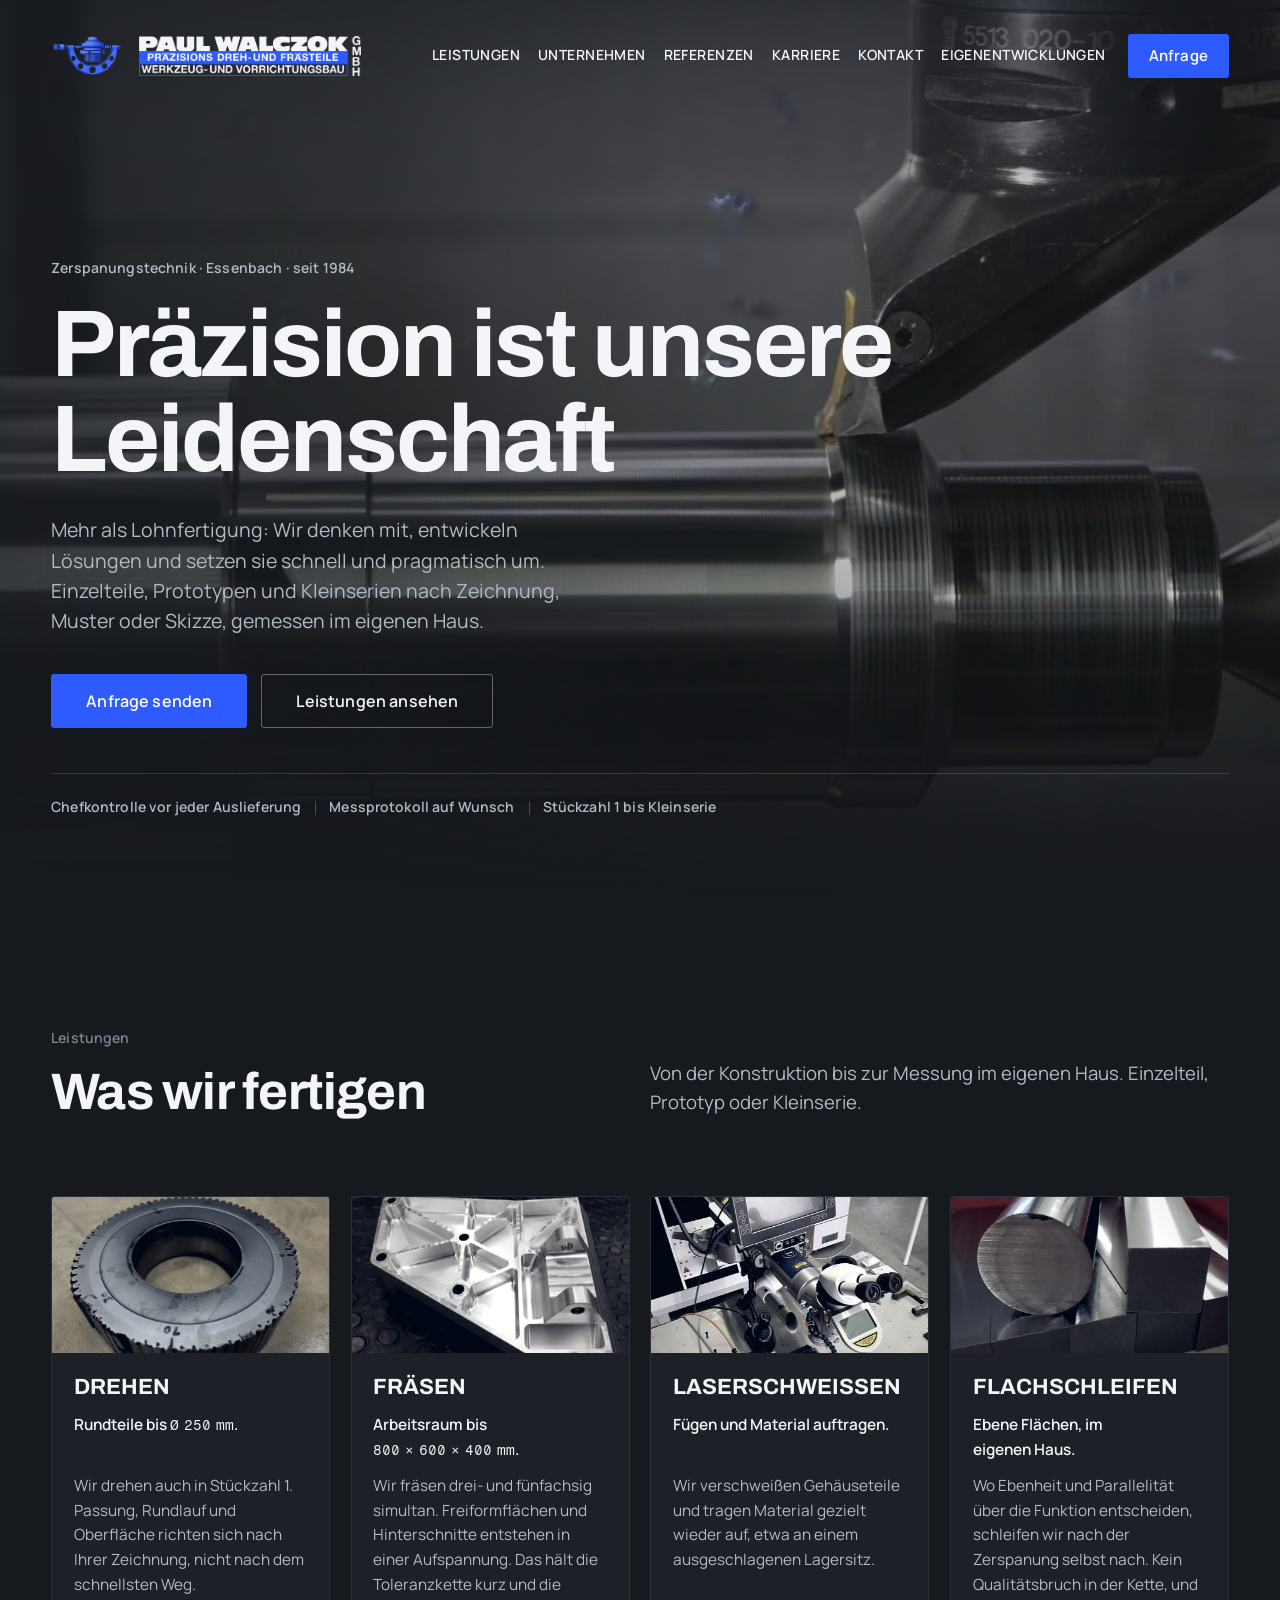
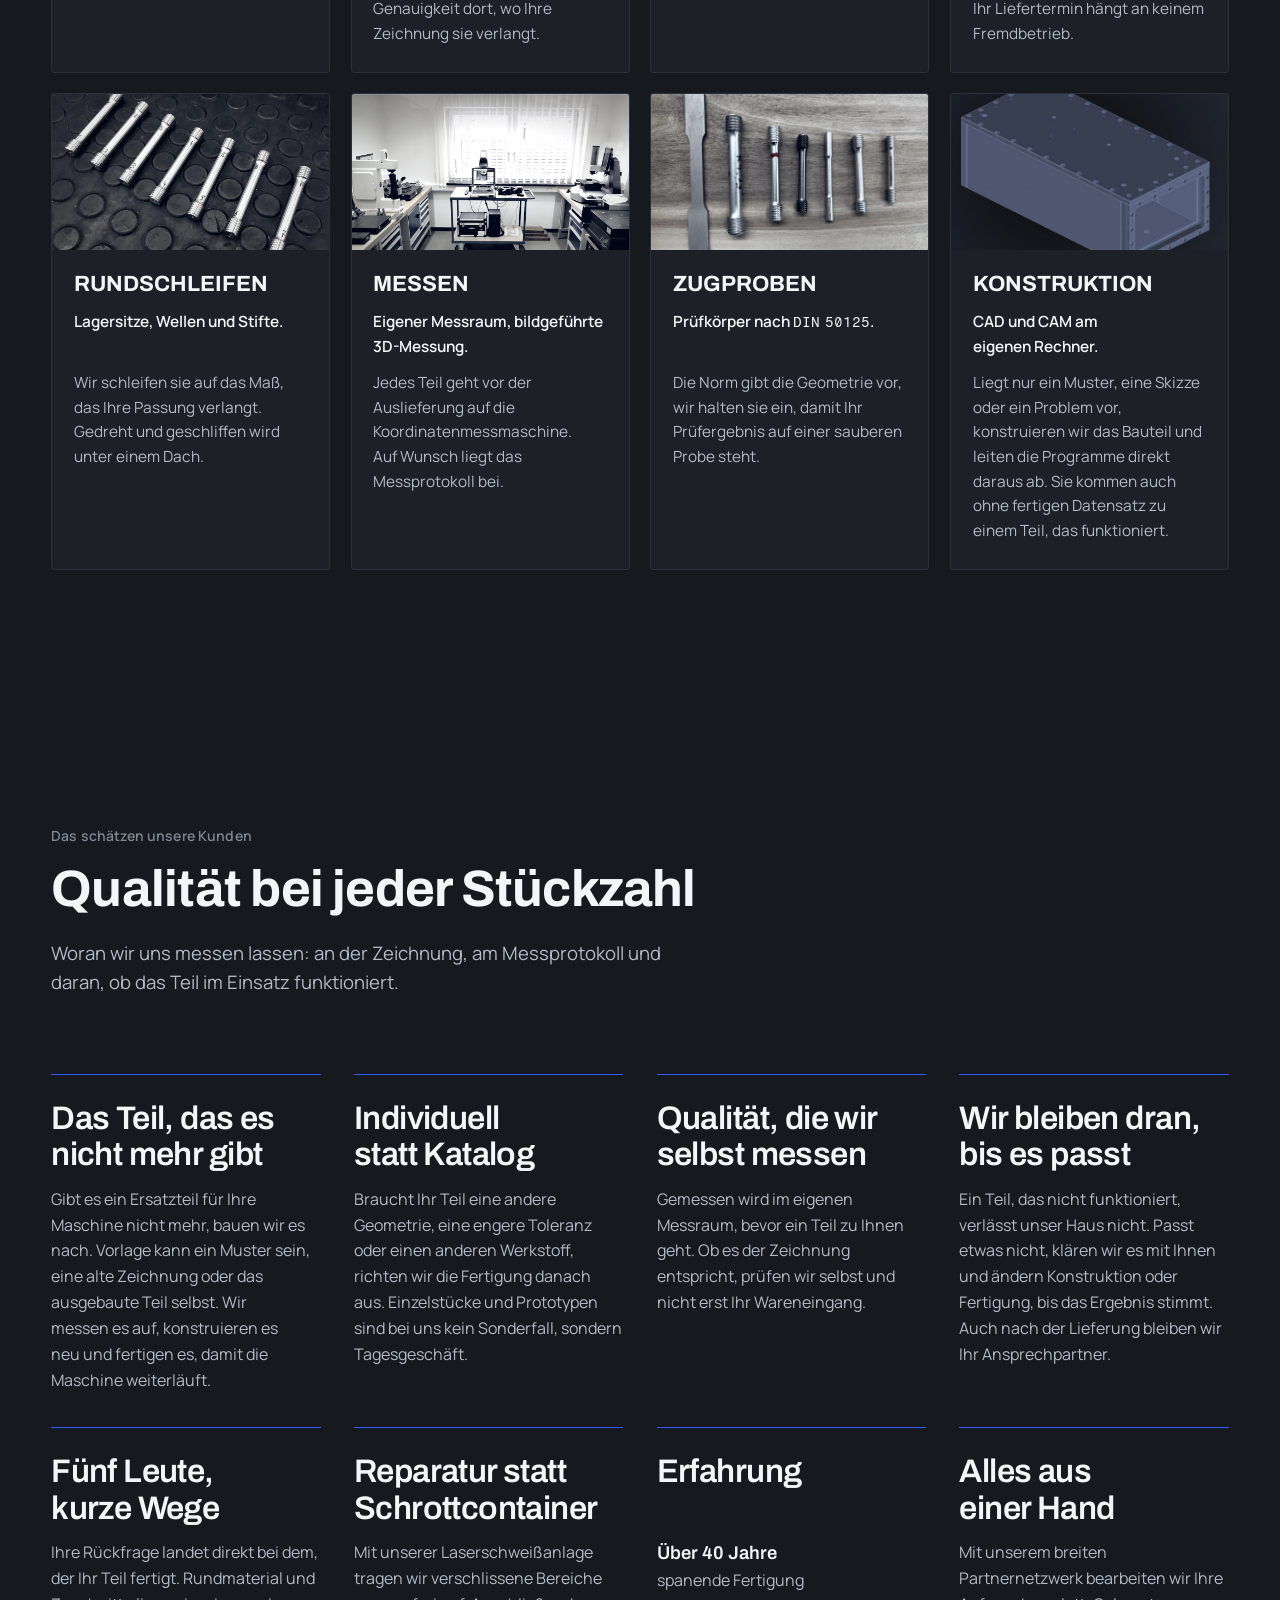
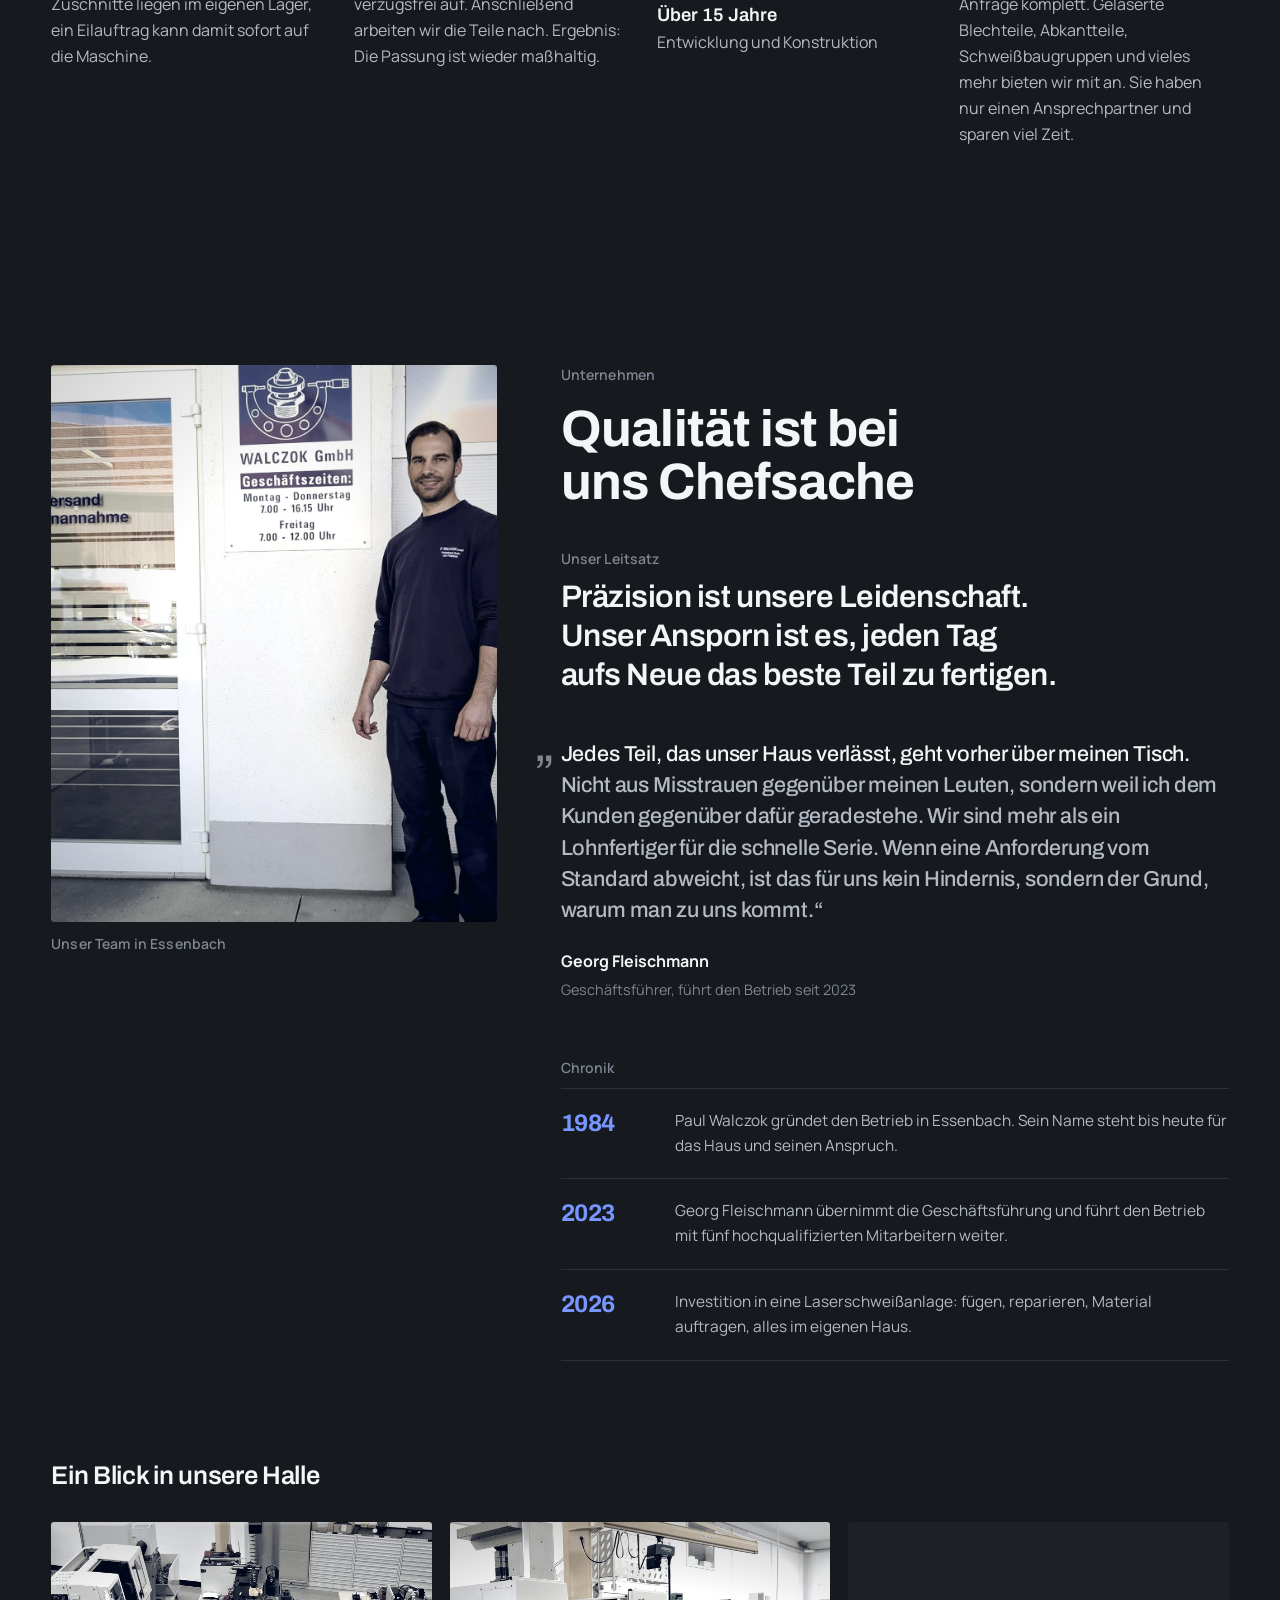
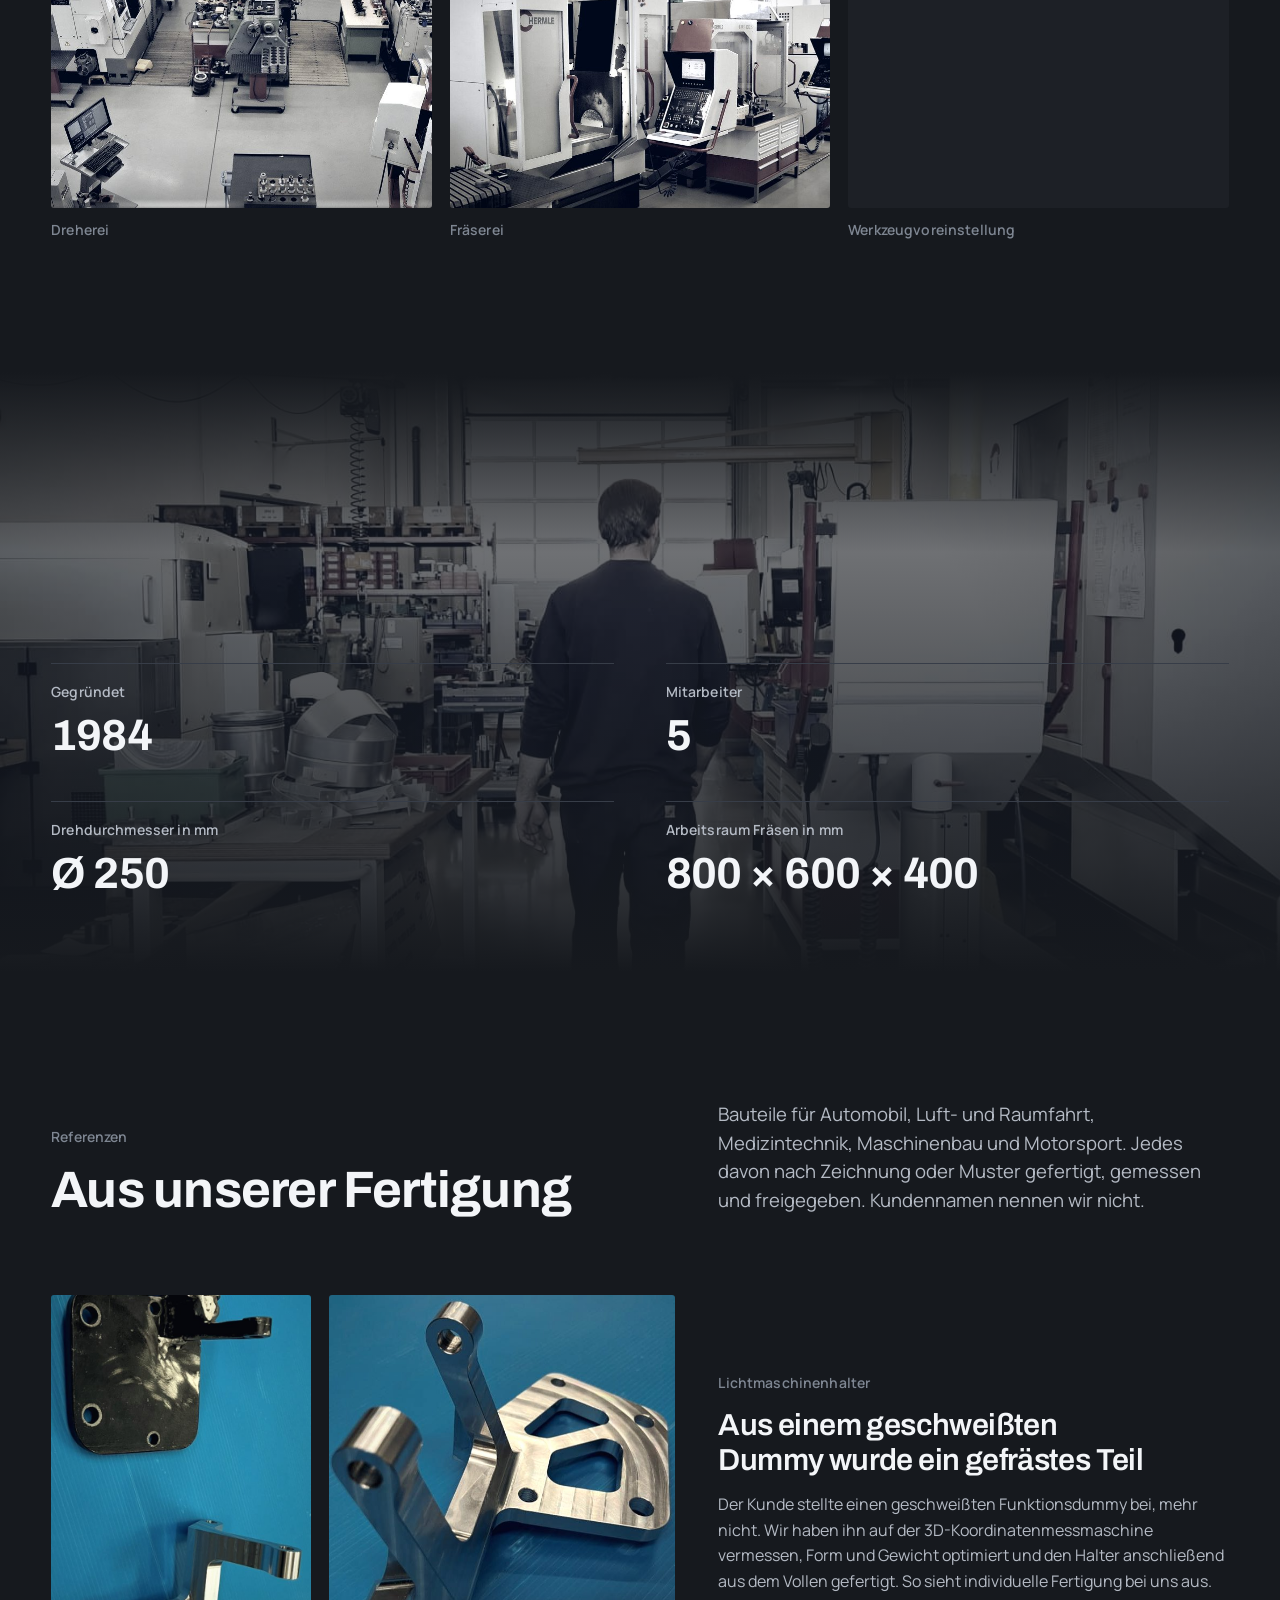
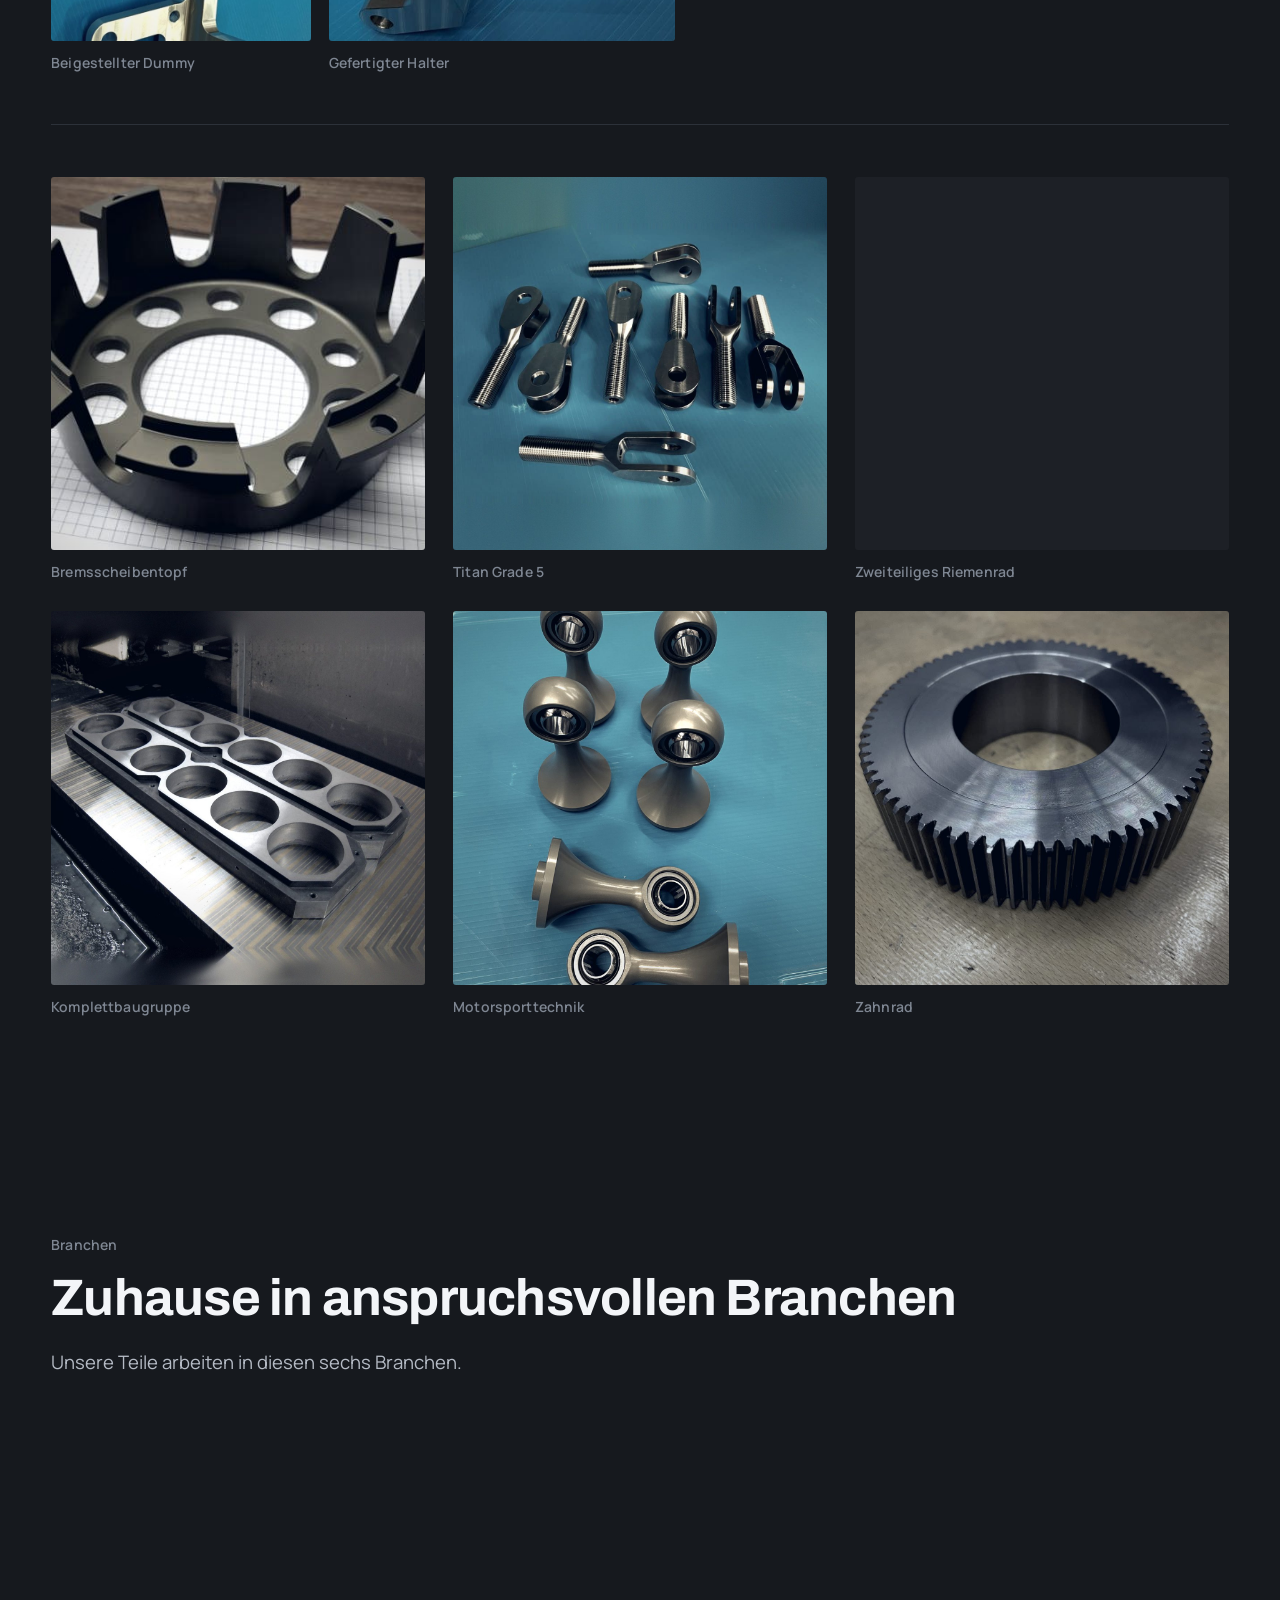
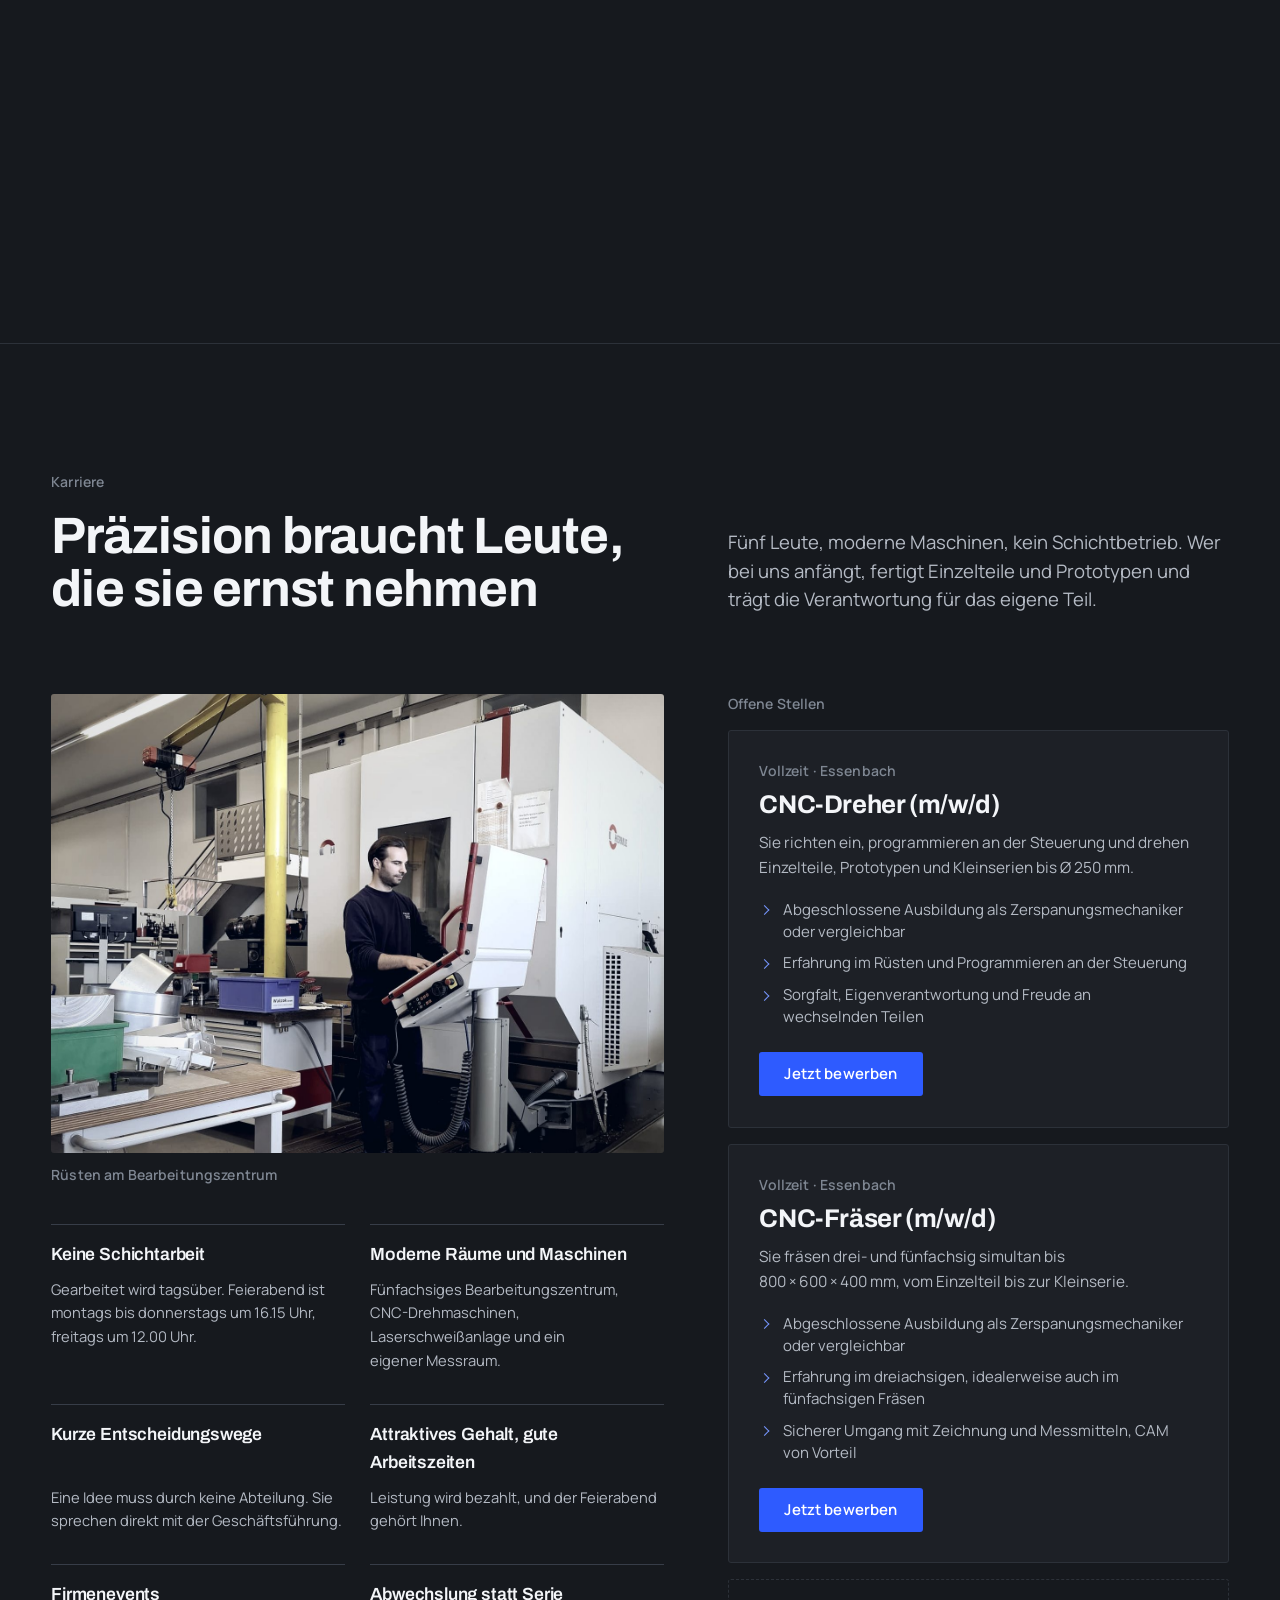
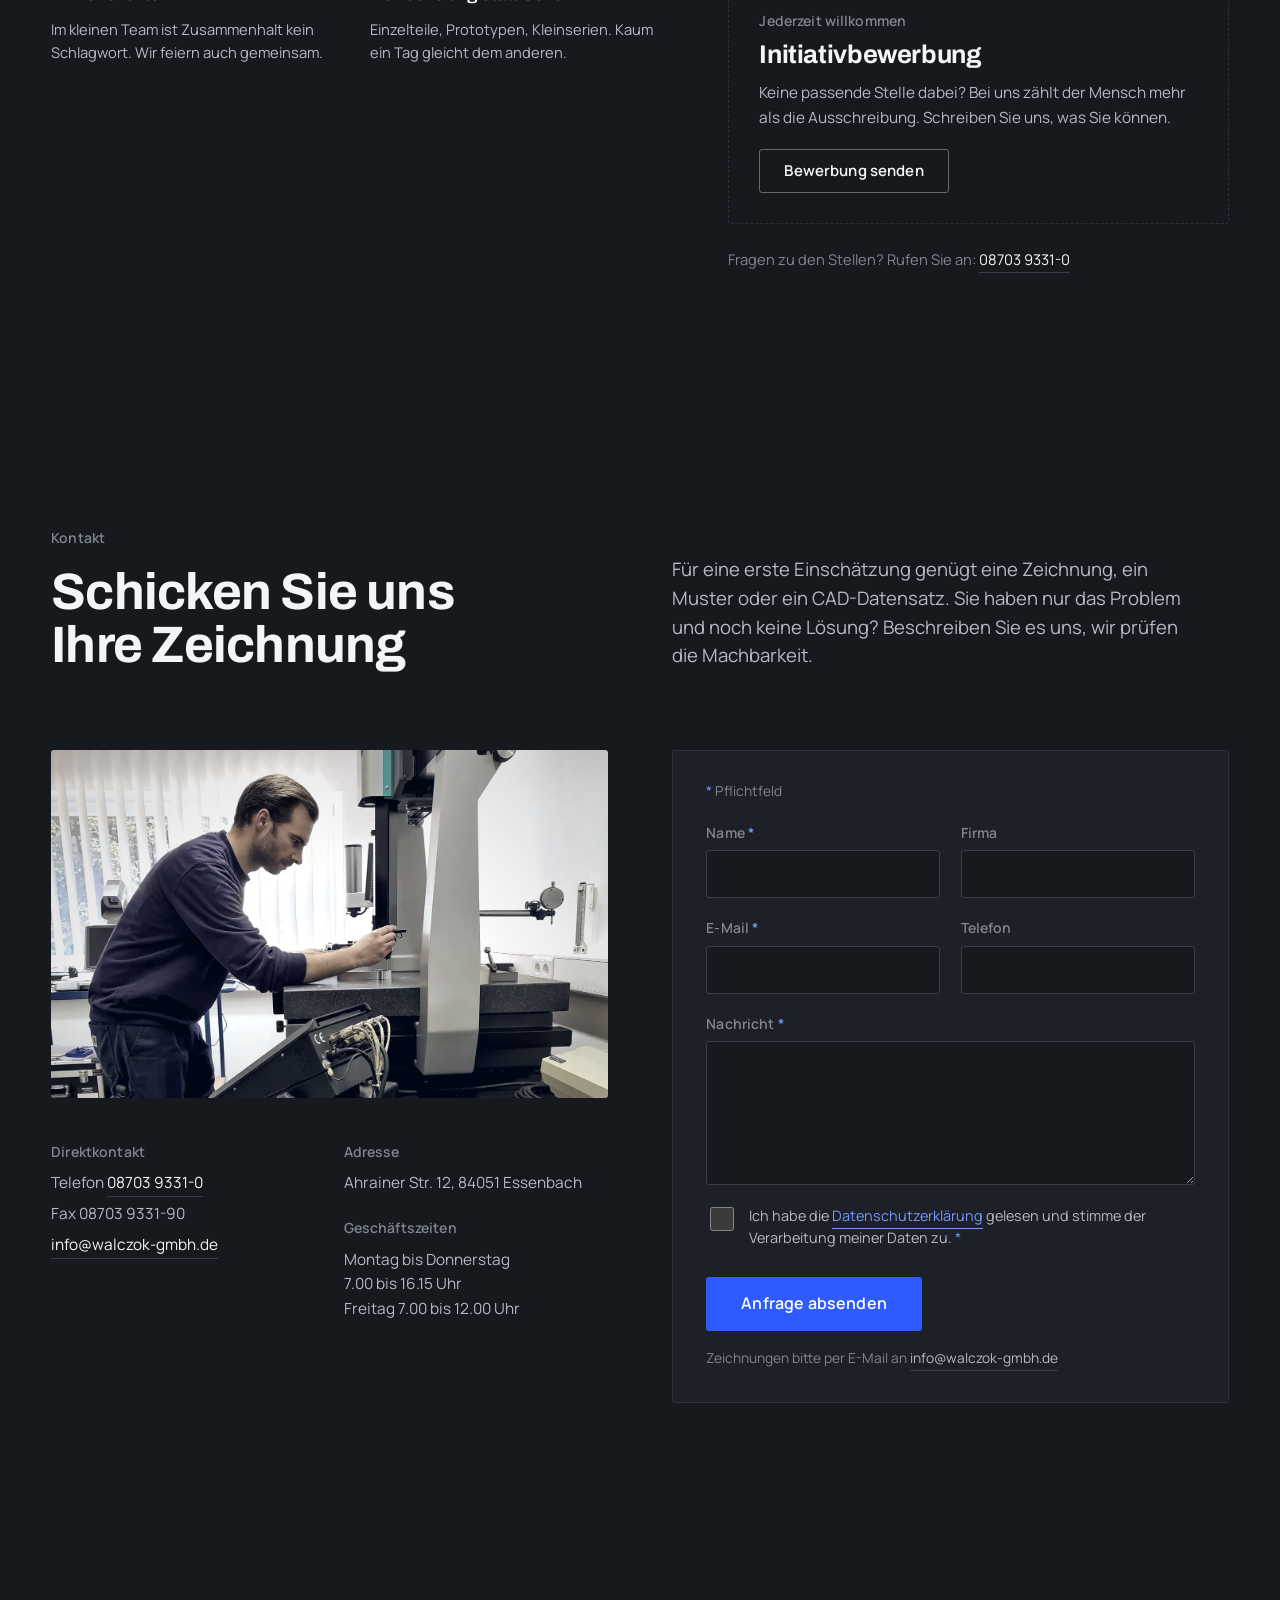
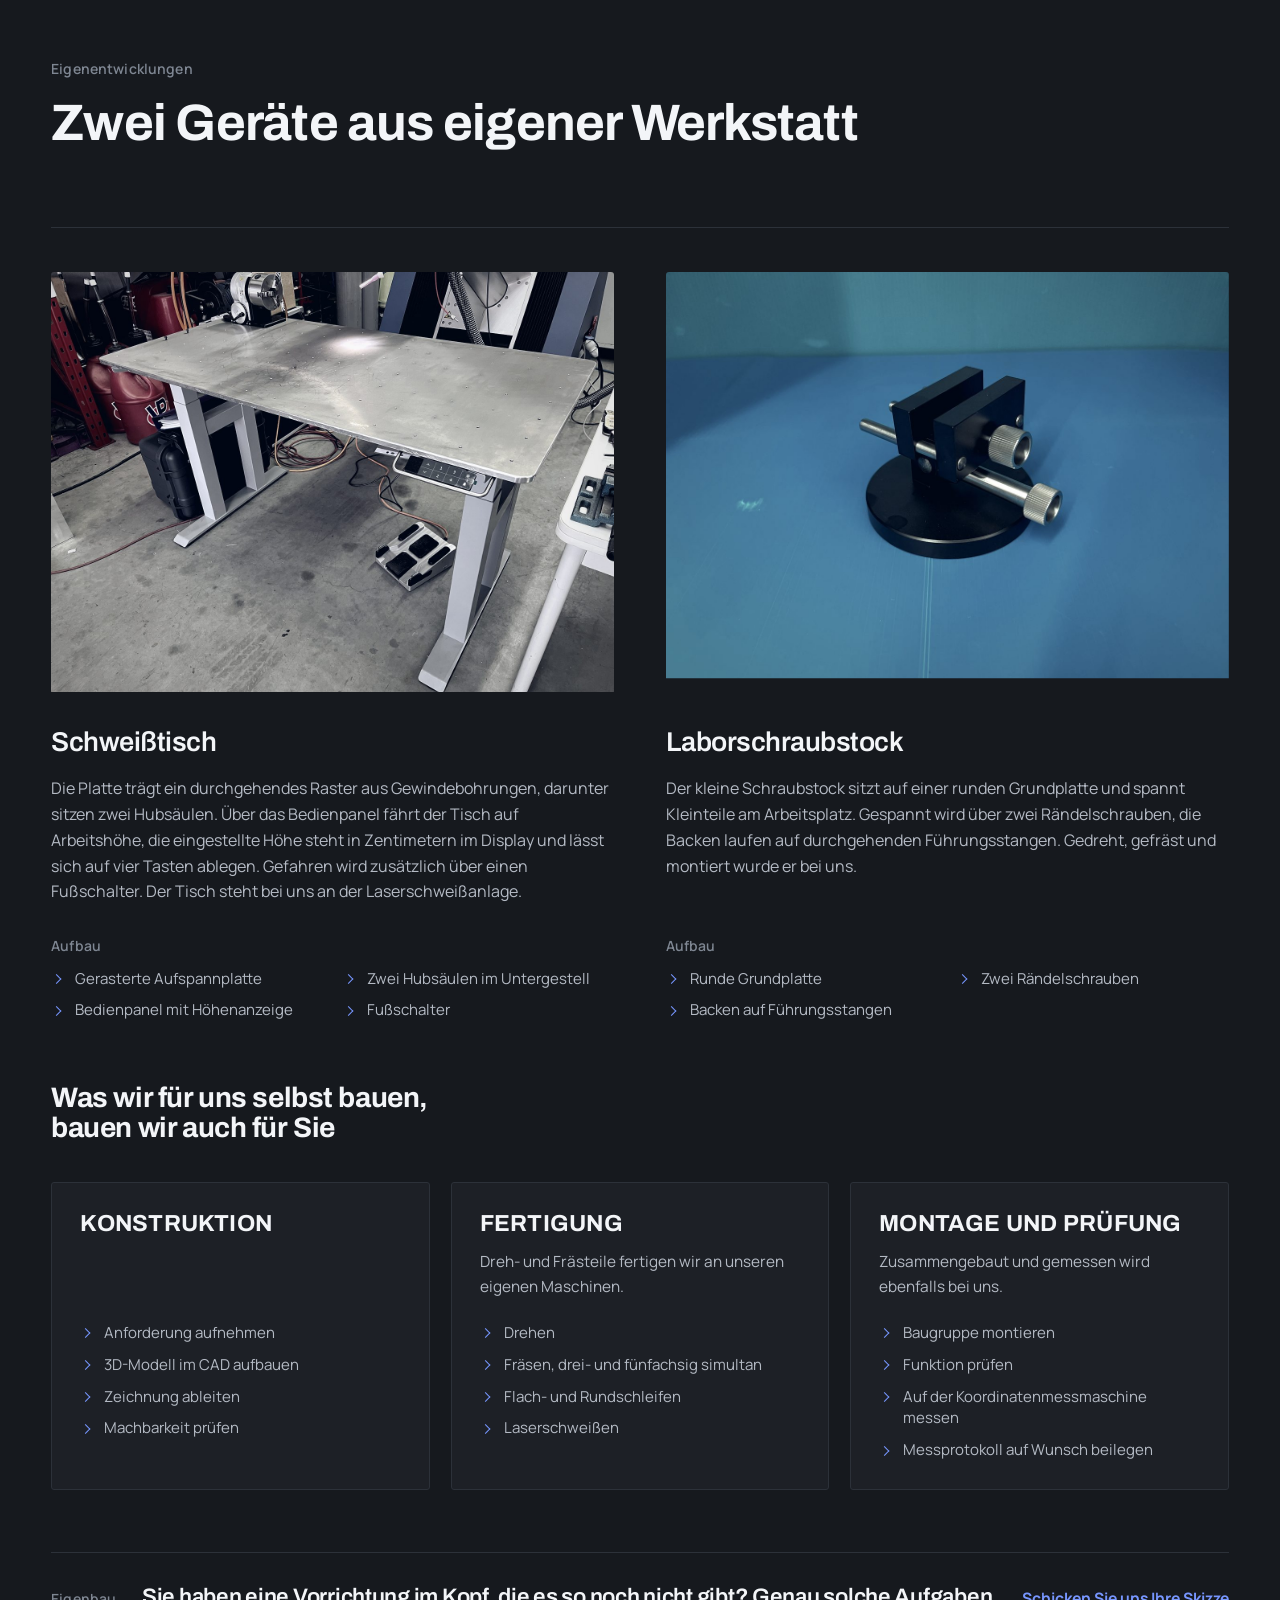
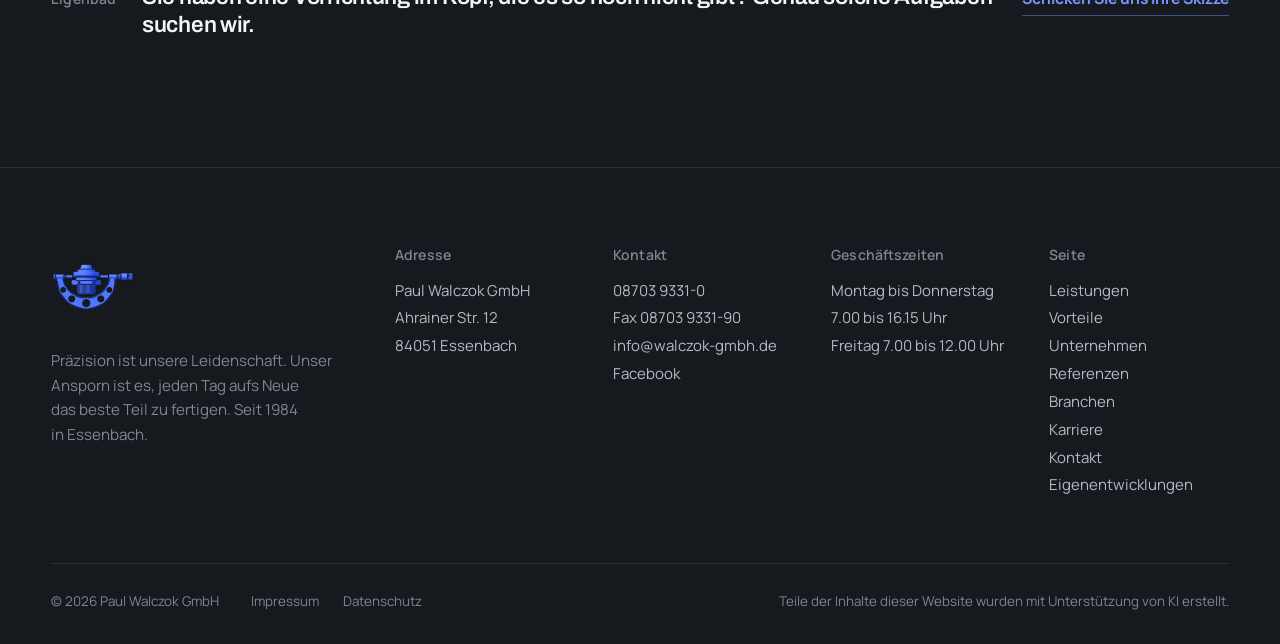
==== index.html @ 0742ca67 "Hintergrund noch einen Ticken heller Grund #111317 -> #16191E, Flaechen #181B20 -> #1D2026, #1E2228 " ====
<!DOCTYPE html>
<html lang="de">
<head>
<meta charset="utf-8">
<!-- Ohne viewport-fit=cover: die Seite bleibt im Querformat aus der
     Kamera-Aussparung heraus, Safe-Area-Abstaende sind damit nicht noetig. -->
<meta name="viewport" content="width=device-width, initial-scale=1">
<title>Paul Walczok GmbH · CNC-Präzisionsteile aus Essenbach bei Landshut</title>
<meta name="description" content="CNC-Drehen, Fräsen, Schleifen, Laserschweißen und Konstruktion aus Essenbach bei Landshut. Einzelteile, Prototypen und Kleinserien, im eigenen Haus gemessen.">
<meta name="theme-color" content="#16191E">
<meta name="robots" content="index,follow">
<link rel="canonical" href="https://www.walczok-gmbh.de/">

<meta property="og:type" content="website">
<meta property="og:locale" content="de_DE">
<meta property="og:site_name" content="Paul Walczok GmbH">
<meta property="og:title" content="Paul Walczok GmbH · Präzision ist unsere Leidenschaft">
<meta property="og:description" content="Präzisionsteile aus Essenbach bei Landshut. Einzelteile, Prototypen und Kleinserien, individuell gefertigt und im eigenen Haus gemessen.">
<meta property="og:url" content="https://www.walczok-gmbh.de/">
<meta property="og:image" content="https://www.walczok-gmbh.de/assets/img/hero-poster.jpg">
<meta property="og:image:width" content="1920">
<meta property="og:image:height" content="1080">
<meta name="twitter:card" content="summary_large_image">

<link rel="icon" type="image/png" sizes="32x32" href="assets/img/favicon-32.png">
<link rel="icon" type="image/png" sizes="64x64" href="assets/img/favicon-64.png">
<link rel="apple-touch-icon" href="assets/img/favicon-180.png">

<!-- Archivo (Display) · Manrope (Fliesstext) · Fragment Mono (nur Masse und Normen) — lokal, kein Google-Aufruf -->
<link rel="preload" as="font" type="font/woff2" href="fonts/k3kQo8UDI-1M0wlSfdnoLg.woff2" crossorigin>
<link rel="preload" as="font" type="font/woff2" href="fonts/xn7gYHE41ni1AdIRggexSg.woff2" crossorigin>
<link rel="stylesheet" href="fonts/fonts.css?v=20261009">
<link rel="preload" as="image" href="assets/img/hero-poster.jpg" fetchpriority="high">
<link rel="stylesheet" href="css/styles.css?v=20261009">

<!-- Die versteckten Startzustaende haengen an `.gsap`; die Klasse wird erst gesetzt,
     wenn der GSAP-Stack nachweislich geladen ist. Faellt eine Vendor-Datei aus,
     bleibt die Seite vollstaendig sichtbar. Zusaetzlich: 2-Sekunden-Sicherheitsnetz. -->
<script>
(function (d) {
  var r = d.documentElement;
  r.classList.add('js');
  setTimeout(function () {
    if (!r.classList.contains('anim-ready')) r.classList.add('no-anim');
  }, 2000);
}(document));
</script>

<script type="application/ld+json">
{
  "@context": "https://schema.org",
  "@type": "LocalBusiness",
  "@id": "https://www.walczok-gmbh.de/#business",
  "name": "Paul Walczok GmbH",
  "description": "Zerspanungstechnik für Einzelteile, Prototypen und Kleinserien. Wir drehen, fräsen, laserschweißen, schleifen rund und flach, fertigen Zugproben nach DIN 50125 und konstruieren im eigenen Haus.",
  "url": "https://www.walczok-gmbh.de/",
  "image": "https://www.walczok-gmbh.de/assets/img/hero-poster.jpg",
  "logo": "https://www.walczok-gmbh.de/assets/img/logo-full.png",
  "telephone": "+49 8703 9331-0",
  "faxNumber": "+49 8703 9331-90",
  "email": "info@walczok-gmbh.de",
  "foundingDate": "1984",
  "founder": { "@type": "Person", "name": "Paul Walczok" },
  "employee": { "@type": "Person", "name": "Georg Fleischmann", "jobTitle": "Geschäftsführer" },
  "numberOfEmployees": { "@type": "QuantitativeValue", "value": 5 },
  "address": {
    "@type": "PostalAddress",
    "streetAddress": "Ahrainer Str. 12",
    "postalCode": "84051",
    "addressLocality": "Essenbach",
    "addressRegion": "Bayern",
    "addressCountry": "DE"
  },
  "areaServed": "DE",
  "sameAs": ["https://www.facebook.com/paulwalczokgmbh"],
  "openingHoursSpecification": [
    { "@type": "OpeningHoursSpecification", "dayOfWeek": ["Monday","Tuesday","Wednesday","Thursday"], "opens": "07:00", "closes": "16:15" },
    { "@type": "OpeningHoursSpecification", "dayOfWeek": "Friday", "opens": "07:00", "closes": "12:00" }
  ]
}
</script>
</head>

<body id="top">
<a class="skip" href="#main">Zum Inhalt springen</a>

<!-- ═══════════════════════ KOPFZEILE ═══════════════════════ -->
<header class="hdr" id="hdr">
  <div class="hdr__in">

    <div class="brand">
      <a class="brand__link" href="#top" aria-label="Paul Walczok GmbH, zum Seitenanfang">
        <!-- Die Bildmarke als echtes 3D-Bauteil, gerendert aus der Kundendatei
             Unterlagen Kunden/3d-logo.STEP (SolidWorks 2026). 120 Lagen einer
             vollen Umdrehung um die senkrechte Achse (Drehteller wie in der
             SOLIDWORKS-Aufnahme des Kunden, kein Kippen) liegen als 11 x 11
             Raster in einer einzigen WebP-Datei; beim Scrollen wechselt nur
             die background-position. Ein Video waere hier falsch: es liesse sich
             nicht sauber endlos schliessen und muesste auf jeder Seite
             mitgeladen werden.

             Lage 0 ist exakt die Frontansicht des Originals. Bleibt das Rad
             stehen, rastet js/main.js dorthin zurueck — in Ruhe zeigt die
             Marke also unveraendert die Kundendatei.

             Ohne JavaScript oder bei reduzierter Bewegung bleibt Lage 0
             stehen; die Marke ist dann ein normales Standbild. -->
        <span class="mark" id="mark" aria-hidden="true"></span>
        <!-- Rechts neben der Marke der Original-Schriftzug aus der CI des Kunden
             (Hinweise Homepage, 29.09.2026: "genau so, das gehoert zu unserer CI").
             Ausgeschnitten aus assets/img/logo-full.png, Farben unveraendert. Er
             steht mit im Link, damit auch ein Tipp auf den Namen nach oben fuehrt.
             Der Link traegt den Namen im aria-label, das Bild ist deshalb alt="". -->
        <img class="brand__wm" src="assets/img/logo-wordmark-dunkel.webp" width="1047" height="189"
             alt="" aria-hidden="true" decoding="async">
      </a>
    </div>

    <!-- Der Burger steht im HTML vor dem Menue: nach dem Oeffnen fuehrt Tab
         direkt in die Eintraege. Rechts haelt ihn das CSS (order). -->
    <button class="burger" id="burger" type="button" aria-expanded="false" aria-controls="nav">
      <span class="burger__bars" aria-hidden="true"><i></i><i></i></span>
      <span class="sr">Menü</span>
    </button>

    <nav class="nav" id="nav" aria-label="Hauptnavigation">
      <!-- Sechs Eintraege plus Knopf, Reihenfolge laut Kunde. Vorteile und
           Branchen sind ueber die Fusszeile erreichbar. -->
      <a href="#leistungen">Leistungen</a>
      <a href="#unternehmen">Unternehmen</a>
      <a href="#referenzen">Referenzen</a>
      <a href="#karriere">Karriere</a>
      <a href="#kontakt">Kontakt</a>
      <a href="#eigenentwicklungen">Eigenentwicklungen</a>
      <a class="btn btn--solid nav__cta" href="#kontakt">Anfrage</a>
    </nav>

  </div>
</header>

<main id="main">

<!-- ═══════════════════════ 1 · HERO ═══════════════════════ -->
<section class="hero" aria-labelledby="heroH1">
  <div class="hero__media" aria-hidden="true">
    <video id="heroVideo" poster="assets/img/hero-poster.jpg" autoplay muted loop playsinline preload="metadata">
      <source src="assets/video/hero-mobile.mp4" type="video/mp4" media="(max-width: 700px)">
      <source src="assets/video/hero.mp4" type="video/mp4">
    </video>
  </div>
  <div class="hero__veil" aria-hidden="true"></div>

  <div class="wrap hero__in">
    <!-- Geschuetztes Leerzeichen: sonst bricht der Kicker auf dem Handy zwischen
         "seit" und der Jahreszahl um. -->
    <p class="kicker hero__kicker">Zerspanungstechnik · Essenbach · seit&nbsp;1984</p>
    <!-- Leerzeichen vor dem Umbruch: SplitText bildet das aria-label aus dem
         Text, ohne Leerzeichen hiess es "unsereLeidenschaft". -->
    <h1 class="hero__h1" id="heroH1">Präzision ist unsere <br>Leidenschaft</h1>
    <!-- Kundenwunsch 29.09.2026: "Kein Lohnfertiger" stimmt so nicht, der
         Betrieb IST Lohnfertiger, aber mit Vorzuegen. Deshalb die Kombination
         aus seinem eigenen Satz ("Mehr als Lohnfertigung ...") und dem
         bisherigen zweiten Satz. -->
    <p class="hero__sub">Mehr als Lohnfertigung: Wir denken mit, entwickeln Lösungen und setzen sie schnell und pragmatisch um. Einzelteile, Prototypen und Kleinserien nach Zeichnung, Muster oder Skizze, gemessen im eigenen Haus.</p>
    <p class="hero__act">
      <a class="btn btn--solid btn--lg" href="#kontakt">Anfrage senden</a>
      <a class="btn btn--ghost btn--lg" href="#leistungen">Leistungen ansehen</a>
    </p>
    <!-- Drei Belege statt Behauptungen. Alles davon ist im Faktenbestand belegt. -->
    <ul class="hero__proof" aria-label="Das zeichnet uns aus">
      <li>Chefkontrolle vor jeder Auslieferung</li>
      <li>Messprotokoll auf Wunsch</li>
      <li>Stückzahl 1 bis Kleinserie</li>
    </ul>
  </div>
</section>

<!-- Das Laufband mit den Verfahren ist entfallen (Optik-Check 29.09.2026): es
     wiederholte die Leistungskarten direkt darunter und zog den Blick vom
     Anfrage-Knopf weg. -->

<!-- ═══════════════════════ 2 · LEISTUNGEN ═══════════════════════
     Kartendarstellung nach der teccad-Prozessseite: gleich hohe Karten, grosse
     versale Ueberschrift, darunter Einleitungssatz und Absatz. Acht Karten in
     vier Spalten. Oben das Foto mit harter Unterkante, der Titel steht darunter
     im Kartengrund, nicht mehr auf einem Verlauf (Optik-Check 29.09.2026).
     Die fruehere blaue Akzentkarte (Laserschweissen, "Neu 2026") ist auf
     Kundenwunsch entfallen. -->
<section class="sec sec--svc" id="leistungen" aria-labelledby="svcH">
  <div class="wrap">

    <div class="head head--split rv">
      <p class="kicker">Leistungen</p>
      <h2 class="h2" id="svcH">Was wir fertigen</h2>
      <!-- "Kein Zulieferer in der Kette" stand hier. Seit dem Vorteil "Alles aus
           einer Hand" (Partnernetzwerk fuer Blechteile, Abkantteile u. a.) waere
           das ein Widerspruch. Der Satz bleibt bei dem, was im Haus passiert. -->
      <p class="lead">Von der Konstruktion bis zur Messung im eigenen Haus. Einzelteil, Prototyp oder Kleinserie.</p>
      <!-- Saegen, Gleitschleifen und Strahlen standen hier frueher mit Massangabe.
           Beides ist im freigegebenen Faktenbestand nicht belegt und deshalb raus.
           Angaben vom Kunden nachfordern. -->
    </div>

    <ul class="svc">

      <li class="svc__i rv">
        <div class="svc__top">
          <!-- style="pos": Ausschnitt im 16:9-Rahmen, so dass das Werkstueck
               moeglichst ganz zu sehen ist (Ring oben vollstaendig) -->
          <img src="assets/img/leistung-drehen.jpg" width="1440" height="1080" loading="lazy" decoding="async" style="--pos: 50% 25%"
               alt="CNC-Drehmaschine bei der Bearbeitung eines Rundteils">
        </div>
        <div class="svc__body">
          <h3 class="svc__h">Drehen</h3>
          <!-- Die frueher genannte Drehlaenge von 800 mm steht nicht im freigegebenen
               Faktenbestand und ist deshalb raus. Angaben vom Kunden nachfordern. -->
          <p class="svc__intro">Rundteile bis <span class="nb mass">Ø 250 mm</span>.</p>
          <!-- Fruehere Fassung nannte "CNC und konventionell" und den Maschinenstart am
               selben Tag. Beides steht nicht im freigegebenen Faktenbestand.
               Angaben vom Kunden nachfordern. -->
          <!-- Das Mass steht schon in der Zeile darueber, das eigene Lager bei den
               Vorteilen ("Fuenf Leute, kurze Wege"). Hier nur, was das Drehen ausmacht. -->
          <p>Wir drehen auch in Stückzahl 1. Passung, Rundlauf und Oberfläche richten sich nach Ihrer Zeichnung, nicht nach dem schnellsten Weg.</p>
        </div>
      </li>

      <li class="svc__i rv">
        <div class="svc__top">
          <img src="assets/img/leistung-fraesen.jpg" width="1440" height="1080" loading="lazy" decoding="async"
               alt="Fräsbearbeitung im fünfachsigen Bearbeitungszentrum">
        </div>
        <div class="svc__body">
          <h3 class="svc__h">Fräsen</h3>
          <!-- "Arbeitsraum" statt "Bauraum" (Begriff aus dem 3D-Druck), gleich
               wie im Zahlenband. Achsen ueberall als "drei- und fuenfachsig". -->
          <p class="svc__intro">Arbeitsraum bis <span class="nb mass">800 × 600 × 400 mm</span>.</p>
          <p>Wir fräsen drei- und fünfachsig simultan. Freiformflächen und Hinterschnitte entstehen in einer Aufspannung. Das hält die Toleranzkette kurz und die Genauigkeit dort, wo Ihre Zeichnung sie verlangt.</p>
        </div>
      </li>

      <!-- Laserschweissen: frueher die blaue Akzentkarte mit "Neu 2026". Der
           Kunde moechte das ausdruecklich NICHT als neu hervorheben (Eindruck
           von Unerfahrenheit). Deshalb eine normale Karte mit Foto der Anlage
           und ohne Jahreszahl. -->
      <li class="svc__i rv">
        <div class="svc__top">
          <img src="assets/img/leistung-laser.jpg" width="457" height="343" loading="lazy" decoding="async"
               alt="Laserschweißanlage mit Mikroskop in der Fertigung">
        </div>
        <div class="svc__body">
          <h3 class="svc__h">Laser&shy;schweißen</h3>
          <!-- Die Karte beschreibt das Verfahren. Den Nutzen (Reparatur statt
               Neuteil) traegt der Vorteil "Reparatur statt Schrottcontainer". -->
          <p class="svc__intro">Fügen und Material auftragen.</p>
          <!-- Die Nacharbeit nach dem Auftragen beschreibt der Vorteil "Reparatur
               statt Schrottcontainer" (Kundentext); hier stand sie ein zweites Mal. -->
          <p>Wir verschweißen Gehäuseteile und tragen Material gezielt wieder auf, etwa an einem ausgeschlagenen Lagersitz.</p>
        </div>
      </li>

      <!-- Schleifen ist auf Kundenwunsch in zwei Karten geteilt. Die Fotos sind
           Platzhalter und werden mit dem Kunden abgestimmt: Rundschleifen zeigt
           rundgeschliffene Stifte, Flachschleifen vorerst das Materiallager.
           Angaben vom Kunden nachfordern: passende Fotos, Schleiflaenge,
           Durchmesser, Tischmass. -->
      <li class="svc__i rv">
        <div class="svc__top">
          <img src="assets/img/mp-materiallager.jpg" width="1400" height="1400" loading="lazy" decoding="async"
               alt="Rund- und Flachmaterial im eigenen Lager">
        </div>
        <div class="svc__body">
          <h3 class="svc__h">Flach&shy;schleifen</h3>
          <p class="svc__intro">Ebene Flächen, im eigenen Haus.</p>
          <p>Wo Ebenheit und Parallelität über die Funktion entscheiden, schleifen wir nach der Zerspanung selbst nach. Kein Qualitätsbruch in der Kette, und Ihr Liefertermin hängt an keinem Fremdbetrieb.</p>
        </div>
      </li>

      <li class="svc__i rv">
        <div class="svc__top">
          <!-- Stifte oben und unten nur minimal angeschnitten statt drei Spitzen ab -->
          <img src="assets/img/leistung-schleifen.jpg" width="1040" height="780" loading="lazy" decoding="async" style="--pos: 50% 24%"
               alt="Rundgeschliffene Stifte aus eigener Fertigung">
        </div>
        <div class="svc__body">
          <h3 class="svc__h">Rund&shy;schleifen</h3>
          <!-- Pruefrunde 2: "im eigenen Haus" stand hier wie in der Nachbarkarte,
               "Haus" dreimal in der Karte. Inhalt gleich, nur umgestellt. -->
          <p class="svc__intro">Lagersitze, Wellen und Stifte.</p>
          <p>Wir schleifen sie auf das Maß, das Ihre Passung verlangt. Gedreht und geschliffen wird unter einem Dach.</p>
        </div>
      </li>

      <!-- Neu auf Kundenwunsch: eigene Karte "Messen" mit einem Foto des
           Messraums. Inhalt belegt: 3D-Koordinatenmessmaschine, Messprotokoll
           auf Wunsch, Chefkontrolle vor jeder Auslieferung. -->
      <li class="svc__i rv">
        <div class="svc__top">
          <img src="assets/img/halle-messraum.jpg" width="1400" height="569" loading="lazy" decoding="async"
               alt="Messraum der Paul Walczok GmbH mit Koordinatenmessmaschine">
        </div>
        <div class="svc__body">
          <h3 class="svc__h">Messen</h3>
          <!-- Messprotokoll nur einmal je Karte; der Nachbau nach Muster steht
               bei Konstruktion und im ersten Vorteil. -->
          <p class="svc__intro">Eigener Messraum, bildgeführte 3D-Messung.</p>
          <p>Jedes Teil geht vor der Auslieferung auf die Koordinatenmessmaschine. Auf Wunsch liegt das Messprotokoll bei.</p>
        </div>
      </li>

      <li class="svc__i rv">
        <div class="svc__top">
          <!-- Das Original (leistung-zugproben.jpg) ist hochkant, im 16:9-Rahmen
               blieben nur 42 % und drei von sieben Proben fehlten. Die Aufsicht
               ist deshalb um 90 Grad gedreht abgelegt: alle sieben Proben
               stehen vollstaendig nebeneinander. -->
          <img src="assets/img/leistung-zugproben-quer.jpg" width="1152" height="864" loading="lazy" decoding="async" style="--pos: 50% 40%"
               alt="Gefertigte Zugproben nach DIN 50125">
        </div>
        <div class="svc__body">
          <h3 class="svc__h">Zug&shy;proben</h3>
          <p class="svc__intro">Prüfkörper nach <span class="nb mass">DIN 50125</span>.</p>
          <!-- Der Satz "Pruefinstitute und Werkstofflabore beziehen ihre Proben bei uns"
               war eine Kundenaussage ohne Beleg und ist entfallen. -->
          <!-- Das Messprotokoll auf Wunsch steht in der Nachbarkarte "Messen" und
               gilt fuer jedes Teil, auch fuer Proben. -->
          <p>Die Norm gibt die Geometrie vor, wir halten sie ein, damit Ihr Prüfergebnis auf einer sauberen Probe steht.</p>
        </div>
      </li>

      <li class="svc__i rv">
        <div class="svc__top">
          <img src="assets/img/leistung-cad.jpg" width="1200" height="887" loading="lazy" decoding="async"
               alt="CAD-Modell eines Bauteils am Bildschirm">
        </div>
        <div class="svc__body">
          <h3 class="svc__h">Konstruk&shy;tion</h3>
          <!-- "Reverse Engineering" stand hier frueher. Der Vorgang ist ueber den
               Lichtmaschinenhalter belegt, der englische Begriff faellt aber unter
               die Anglizismen-Regel und ist deshalb ausgeschrieben. -->
          <p class="svc__intro">CAD und CAM am eigenen Rechner.</p>
          <p>Liegt nur ein Muster, eine Skizze oder ein Problem vor, konstruieren wir das Bauteil und leiten die Programme direkt daraus ab. Sie kommen auch ohne fertigen Datensatz zu einem Teil, das funktioniert.</p>
        </div>
      </li>

    </ul>

  </div>
</section>

<!-- ═══════════════════════ 3 · VORTEILE ═══════════════════════
     Acht Punkte in zwei Reihen. 01 bis 05 aus dem Kundenmeeting vom
     10.09.2026, 06 bis 08 aus dem Kundenfeedback vom 29.09.2026. -->
<section class="sec sec--adv" id="vorteile" aria-labelledby="advH">
  <div class="wrap">

    <div class="head rv">
      <!-- Kundenwunsch 29.09.2026: "02 — Vorteile" verwirrte, weil es in der
           Navigation keinen Reiter "Vorteile" gibt. Das Etikett traegt deshalb
           den Satz des Kunden. Ueberschrift ebenfalls nach seinem Vorschlag.
           Nummern gibt es seit dem Optik-Check 29.09.2026 nirgends mehr. -->
      <p class="kicker">Das schätzen unsere Kunden</p>
      <h2 class="h2" id="advH">Qualität bei jeder Stückzahl</h2>
      <!-- Die Abgrenzung zum Lohnfertiger steht jetzt im Hero und im Zitat des
           Geschaeftsfuehrers. Hier stand sie ein drittes Mal fast wortgleich.
           Der Lead nennt deshalb nur noch, was diese Sektion beantwortet:
           woran man die Arbeit misst. "Adresse fuer" war zudem Werbesprache. -->
      <p class="lead">Woran wir uns messen lassen: an der Zeichnung, am Messprotokoll und daran, ob das Teil im Einsatz funktioniert.</p>
    </div>

    <!-- Der Ersatzteil-Nachbau stand bisher nur als Nebensatz in Section 04.
         Im Kundengespraech war er das tragende Beispiel und steht deshalb hier
         an erster Stelle. Die vier bestehenden Punkte sind unveraendert und
         ruecken auf 02 bis 05. Nichts entfernt.
         Ungeordnete Liste ohne Nummern: die Vorteile sind keine Reihenfolge. -->
    <ul class="adv">
      <li class="adv__i rv">
        <span class="adv__rule" aria-hidden="true"></span>
        <h3>Das Teil, das es nicht mehr gibt</h3>
        <p>Gibt es ein Ersatzteil für Ihre Maschine nicht mehr, bauen wir es nach. Vorlage kann ein Muster sein, eine alte Zeichnung oder das ausgebaute Teil selbst. Wir messen es auf, konstruieren es neu und fertigen es, damit die Maschine weiterläuft.</p>
      </li>
      <li class="adv__i rv">
        <span class="adv__rule" aria-hidden="true"></span>
        <h3>Individuell statt Katalog</h3>
        <p>Braucht Ihr Teil eine andere Geometrie, eine engere Toleranz oder einen anderen Werkstoff, richten wir die Fertigung danach aus. Einzelstücke und Prototypen sind bei uns kein Sonderfall, sondern Tagesgeschäft.</p>
      </li>
      <li class="adv__i rv">
        <span class="adv__rule" aria-hidden="true"></span>
        <h3>Qualität, die wir selbst messen</h3>
        <!-- Frueher fast wortgleich mit der Karte "Messen". Hier jetzt der Nutzen,
             die Maschine und das Protokoll stehen bei der Karte. -->
        <p>Gemessen wird im eigenen Messraum, bevor ein Teil zu Ihnen geht. Ob es der Zeichnung entspricht, prüfen wir selbst und nicht erst Ihr Wareneingang.</p>
      </li>
      <li class="adv__i rv">
        <span class="adv__rule" aria-hidden="true"></span>
        <h3>Wir bleiben dran, bis es passt</h3>
        <p>Ein Teil, das nicht funktioniert, verlässt unser Haus nicht. Passt etwas nicht, klären wir es mit Ihnen und ändern Konstruktion oder Fertigung, bis das Ergebnis stimmt. Auch nach der Lieferung bleiben wir Ihr Ansprechpartner.</p>
      </li>
      <li class="adv__i rv">
        <span class="adv__rule" aria-hidden="true"></span>
        <h3>Fünf Leute, kurze Wege</h3>
        <p>Ihre Rückfrage landet direkt bei dem, der Ihr Teil fertigt. Rundmaterial und Zuschnitte liegen im eigenen Lager, ein Eilauftrag kann damit sofort auf die Maschine.</p>
        <!-- Angaben vom Kunden nachfordern: welche Werkstoffe liegen im Lager?
             Ausserdem offen: Faehrt der Betrieb zum Schadensfall zum Kunden?
             Die Referenzseite fuehrt "Service vor Ort" als dritten Vorteil,
             bei uns ist das bislang nirgends belegt. -->
      </li>
      <!-- 06 bis 08: Texte vom Kunden (Hinweise Homepage, 29.09.2026), nur
           sprachlich geglaettet. Mit acht Punkten fuellen sie zwei volle
           Reihen zu je vier. -->
      <li class="adv__i rv">
        <span class="adv__rule" aria-hidden="true"></span>
        <h3>Reparatur statt Schrottcontainer</h3>
        <p>Mit unserer Laserschweißanlage tragen wir verschlissene Bereiche verzugsfrei auf. Anschließend arbeiten wir die Teile nach. Ergebnis: Die Passung ist wieder maßhaltig.</p>
      </li>
      <li class="adv__i rv">
        <span class="adv__rule" aria-hidden="true"></span>
        <h3>Erfahrung</h3>
        <ul class="adv__facts">
          <li><b>Über 40 Jahre</b> spanende Fertigung</li>
          <li><b>Über 15 Jahre</b> Entwicklung und Konstruktion</li>
        </ul>
      </li>
      <li class="adv__i rv">
        <span class="adv__rule" aria-hidden="true"></span>
        <h3>Alles aus einer Hand</h3>
        <p>Mit unserem breiten Partnernetzwerk bearbeiten wir Ihre Anfrage komplett. Gelaserte Blechteile, Abkantteile, Schweißbaugruppen und vieles mehr bieten wir mit an. Sie haben nur einen Ansprechpartner und sparen viel Zeit.</p>
      </li>
    </ul>

  </div>
</section>

<!-- ═══════════════════════ 4 · UNTERNEHMEN ═══════════════════════
     Kundenwunsch 29.09.2026: Platz fuers Team, Chronik und Leitsatz.
     Aufbau: links das Teamfoto, rechts Ueberschrift, Leitsatz, Zitat des
     Geschaeftsfuehrers und die Chronik. Darunter der Blick in die Halle.

     Das Zitat ist ein ENTWURF in seinem Namen und muss vor Veroeffentlichung
     von Georg Fleischmann freigegeben oder ersetzt werden. Der Leitsatz ist
     der Claim aus der Fusszeile (Wortlaut der alten Webseite).
     Angaben vom Kunden nachfordern: Gruppenfoto aller fuenf Mitarbeiter (das
     jetzige Bild zeigt einen Mitarbeiter und steht bis dahin als Platzhalter),
     Portraet des Geschaeftsfuehrers, weitere Jahreszahlen fuer die Chronik. -->
<section class="sec sec--ceo" id="unternehmen" aria-labelledby="ceoH">
  <div class="wrap ceo">

    <!-- Bildunterschriften stehen seit dem Optik-Check 29.09.2026 unter dem
         Bild. Der Rahmen (.frame) fasst deshalb nur noch das Bild, die figure
         darum herum traegt Bild und Unterschrift. -->
    <figure class="ceo__img rv">
      <div class="frame">
        <img src="assets/img/team-mitarbeiter.jpg" width="1080" height="1440" loading="lazy" decoding="async"
             alt="Mitarbeiter der Paul Walczok GmbH am Eingang des Betriebs in Essenbach">
      </div>
      <figcaption>Unser Team in Essenbach</figcaption>
    </figure>

    <div class="ceo__txt">
      <div class="head rv">
        <p class="kicker">Unternehmen</p>
        <h2 class="h2" id="ceoH">Qualität ist bei uns Chefsache</h2>
      </div>

      <div class="ceo__motto rv">
        <p class="ceo__label">Unser Leitsatz</p>
        <p class="ceo__mottoT">Präzision ist unsere Leidenschaft. Unser Ansporn ist es, jeden Tag aufs Neue das beste Teil zu fertigen.</p>
      </div>

      <blockquote class="ceo__quote rv">
        <!-- Das oeffnende Zeichen haengt links vor dem Block (.ceo__qm), der
             erste Satz steht hell (.ceo__qLead), der Rest grau. -->
        <p><span class="ceo__qLead"><span class="ceo__qm">„</span>Jedes Teil, das unser Haus verlässt, geht vorher über meinen Tisch.</span> Nicht aus Misstrauen gegenüber meinen Leuten, sondern weil ich dem Kunden gegenüber dafür geradestehe. Wir sind mehr als ein Lohnfertiger für die schnelle Serie. Wenn eine Anforderung vom Standard abweicht, ist das für uns kein Hindernis, sondern der Grund, warum man zu uns kommt.“</p>
        <!-- Der fruehere Schlusssatz "Und wir bleiben dran, bis das Teil passt."
             wiederholte den Vorteil "Wir bleiben dran, bis es passt". -->
        <footer>
          <b>Georg Fleischmann</b>
          <span>Geschäftsführer, führt den Betrieb seit&nbsp;2023</span>
        </footer>
      </blockquote>

      <h3 class="ceo__label ceo__label--facts rv">Chronik</h3>
      <ol class="ceo__facts">
        <li class="rv">
          <span class="ceo__year">1984</span>
          <p>Paul Walczok gründet den Betrieb in Essenbach. Sein Name steht bis heute für das Haus und seinen Anspruch.</p>
        </li>
        <li class="rv">
          <span class="ceo__year">2023</span>
          <p>Georg Fleischmann übernimmt die Geschäftsführung und führt den Betrieb mit fünf hochqualifizierten Mitarbeitern weiter.</p>
        </li>
        <li class="rv">
          <span class="ceo__year">2026</span>
          <p>Investition in eine Laserschweißanlage: fügen, reparieren, Material auftragen, alles im eigenen Haus.</p>
        </li>
      </ol>
    </div>

  </div>

  <!-- Blick in die Halle. Kundenhinweis 29.09.2026: hier standen Fotos von
       Schweisstisch und Schraubstock, die passten nicht zur Ueberschrift.
       Jetzt echte Hallenaufnahmen aus dem Bestand. Die Aufnahmen sind quer,
       deshalb traegt der Lauf die Variante own__gal--quer (4:3 statt 5:7).
       Markup und Steuerung ueber [data-gal] sonst unveraendert; js/main.js
       bindet genau ein [data-gal] im Dokument.
       Das Motiv "Maschinenpark" (mp-halle.jpg) ist entfallen, ebenso seit
       Pruefrunde 2 "Fertigungshalle" (cta-bg.jpg): beide zeigen dieselbe Szene
       wie der Hintergrund der Zahlen direkt darunter. Ein Ersatzmotiv ist
       Bildauswahl und wird mit dem Kunden abgestimmt. Solange nur drei Bilder
       da sind, passen sie ab 981 px ohne Lauf nebeneinander; die Pfeile
       blendet main.js dann aus. -->
  <div class="own__gal own__gal--quer rv" data-gal>
    <div class="wrap own__galHead">
      <h3 class="own__galH">Ein Blick in unsere Halle</h3>
      <div class="own__galNav">
        <button class="galbtn" type="button" data-gal-prev aria-label="Vorheriges Bild">
          <svg viewBox="0 0 24 24" aria-hidden="true" focusable="false"><path d="M15 5 8 12l7 7"/></svg>
        </button>
        <button class="galbtn" type="button" data-gal-next aria-label="Nächstes Bild">
          <svg viewBox="0 0 24 24" aria-hidden="true" focusable="false"><path d="m9 5 7 7-7 7"/></svg>
        </button>
      </div>
    </div>
    <ul class="own__track" data-gal-track tabindex="0" aria-label="Aufnahmen aus unserer Halle">
      <li class="own__shot">
        <figure>
          <div class="frame">
            <img src="assets/img/halle-dreherei.jpg" width="1400" height="570" loading="lazy" decoding="async"
                 alt="Dreherei mit CNC-Drehmaschinen">
          </div>
          <figcaption>Dreherei</figcaption>
        </figure>
      </li>
      <li class="own__shot">
        <figure>
          <div class="frame">
            <img src="assets/img/halle-fraeserei.jpg" width="1400" height="569" loading="lazy" decoding="async"
                 alt="Fräserei mit Bearbeitungszentren">
          </div>
          <figcaption>Fräserei</figcaption>
        </figure>
      </li>
      <li class="own__shot">
        <figure>
          <div class="frame">
            <img src="assets/img/mp-voreinstellung.jpg" width="1400" height="1400" loading="lazy" decoding="async"
                 alt="Mitarbeiter am Werkzeugvoreinstellgerät">
          </div>
          <figcaption>Werkzeugvoreinstellung</figcaption>
        </figure>
      </li>
    </ul>
  </div>
</section>

<!-- ═══════════════════════ 5 · ZAHLEN ═══════════════════════ -->
<!-- Hier gehoeren Kundenstimmen hin, sobald der Kunde drei bis vier O-Toene
     geliefert hat, ebenso die Zertifikate. Angaben vom Kunden nachfordern. -->
<section class="stats" aria-label="Zahlen und Kapazitäten">
  <div class="stats__bg" aria-hidden="true">
    <img src="assets/img/mp-halle.jpg" width="1440" height="960" loading="lazy" decoding="async" alt="">
  </div>
  <div class="wrap stats__in">
    <!-- Keine Zahl wird hochgezaehlt: waehrend des Zaehlens stuenden sonst
         plausible, aber falsche Angaben auf dem Bildschirm. Alle Werte stehen
         fertig im HTML. Die Einheit steht im Label. -->
    <dl class="stats__grid">
      <div class="stat rv">
        <dt>Gegründet</dt>
        <dd><span class="num">1984</span></dd>
      </div>
      <div class="stat rv">
        <dt>Mitarbeiter</dt>
        <dd><span class="num">5</span></dd>
      </div>
      <div class="stat rv">
        <dt>Drehdurchmesser in mm</dt>
        <dd><span class="num">Ø 250</span></dd>
      </div>
      <div class="stat rv">
        <dt>Arbeitsraum Fräsen in mm</dt>
        <dd><span class="num">800 × 600 × 400</span></dd>
      </div>
    </dl>
  </div>
</section>

<!-- ═══════════════════════ 6 · REFERENZEN ═══════════════════════ -->
<section class="sec sec--ref" id="referenzen" aria-labelledby="refH">
  <div class="wrap">

    <div class="head head--split rv">
      <p class="kicker">Referenzen</p>
      <h2 class="h2" id="refH">Aus unserer Fertigung</h2>
      <p class="lead">Bauteile für Automobil, Luft- und Raumfahrt, Medizintechnik, Maschinenbau und Motorsport. Jedes davon nach Zeichnung oder Muster gefertigt, gemessen und freigegeben. Kundennamen nennen wir nicht.</p>
    </div>

    <!-- Der Lichtmaschinenhalter ist die belegte Individualitaets-Geschichte aus
         der Firmenpraesentation und steht deshalb vor dem Raster.
         Kundenhinweis 29.09.2026: Die Teile sollen komplett zu sehen sein. Die
         Bilder stehen deshalb im eigenen Seitenverhaeltnis (kein Zuschnitt) und
         die Unterschrift liegt unter statt auf dem Bild. Die Quellfotos selbst
         schneiden die Teile an; Angaben vom Kunden nachfordern: vollstaendige
         Aufnahmen von Dummy und fertigem Halter. -->
    <article class="refx refx--ganz rv">
      <div class="refx__imgs">
        <figure>
          <div class="frame">
            <img src="assets/img/ref-lima-vorher.jpg" width="644" height="859" loading="lazy" decoding="async"
                 alt="Geschweißter Funktionsdummy des Lichtmaschinenhalters, wie ihn der Kunde beistellte">
          </div>
          <figcaption>Beigestellter Dummy</figcaption>
        </figure>
        <figure>
          <div class="frame">
            <img src="assets/img/ref-lima-nachher.jpg" width="644" height="644" loading="lazy" decoding="async"
                 alt="Gefräster Lichtmaschinenhalter aus eigener Fertigung">
          </div>
          <figcaption>Gefertigter Halter</figcaption>
        </figure>
      </div>
      <div class="refx__txt">
        <p class="kicker">Lichtmaschinenhalter</p>
        <h3>Aus einem geschweißten Dummy wurde ein gefrästes Teil</h3>
        <p>Der Kunde stellte einen geschweißten Funktionsdummy bei, mehr nicht. Wir haben ihn auf der <span class="nb">3D-Koordinaten</span>&shy;messmaschine vermessen, Form und Gewicht optimiert und den Halter anschließend aus dem Vollen gefertigt. So sieht individuelle Fertigung bei uns aus.</p>
      </div>
    </article>

    <!-- Kundenhinweis "Teile komplett zeigen": Titan und Baugruppe sind im
         Original quer. Als -q.jpg liegen quadratische Kopien, oben und unten
         aus dem eigenen Fotogrund erweitert (Baugruppe seitlich etwas
         beschnitten, Teile vollstaendig). So fuellen sie die Kachel randlos wie
         die uebrigen vier. Besser waeren quadratische Aufnahmen mit Rand;
         beim Fototermin abstimmen. -->
    <ul class="ref">
      <li class="ref__i rv">
        <figure>
          <div class="frame">
            <img src="assets/img/ref-bremstopf.jpg" width="420" height="420" loading="lazy" decoding="async"
                 alt="Gefräster Bremsscheibentopf aus Aluminium">
          </div>
          <figcaption>Bremsscheibentopf</figcaption>
        </figure>
      </li>
      <li class="ref__i rv">
        <figure>
          <div class="frame">
            <img src="assets/img/ref-titan-q.jpg" width="1028" height="1028" loading="lazy" decoding="async"
                 alt="Gabelköpfe mit Gewindeschaft aus Titan Grade 5">
          </div>
          <figcaption>Titan Grade 5</figcaption>
        </figure>
      </li>
      <li class="ref__i rv">
        <figure>
          <div class="frame">
            <img src="assets/img/ref-riemenscheibe.jpg" width="571" height="571" loading="lazy" decoding="async"
                 alt="Zweiteiliges Riemenrad mit Rillenprofil und verzahnter Nabe">
          </div>
          <figcaption>Zweiteiliges Riemenrad</figcaption>
        </figure>
      </li>
      <li class="ref__i rv">
        <figure>
          <div class="frame">
            <img src="assets/img/ref-baugruppe-q.jpg" width="1200" height="1200" loading="lazy" decoding="async"
                 alt="Komplettbaugruppe mit gefrästen Taschen auf dem Maschinentisch">
          </div>
          <figcaption>Komplettbaugruppe</figcaption>
        </figure>
      </li>
      <li class="ref__i rv">
        <figure>
          <div class="frame">
            <!-- Frueher ref-motorsport.jpg: das war derselbe Lichtmaschinenhalter
                 wie oben. Jetzt echte Motorsportteile. -->
            <img src="assets/img/ref-motorsport-2.jpg" width="1200" height="1200" loading="lazy" decoding="async"
                 alt="Gedrehte Motorsport-Bauteile mit eingesetzten Lagern">
          </div>
          <figcaption>Motorsporttechnik</figcaption>
        </figure>
      </li>
      <li class="ref__i rv">
        <figure>
          <div class="frame">
            <img src="assets/img/ref-zahnrad.jpg" width="1080" height="1080" loading="lazy" decoding="async"
                 alt="Außenverzahntes Zahnrad mit großer Mittelbohrung">
          </div>
          <figcaption>Zahnrad</figcaption>
        </figure>
      </li>
    </ul>

  </div>
</section>

<!-- ═══════════════════════ 7 · BRANCHEN ═══════════════════════
     3D-Zylinder: 14 Ringplaetze, nur sechs sind belegt. Der Ring dreht beim
     Scrollen von -102 auf -25 Grad. Die Ringplaetze und die Transforms setzt
     erst js/main.js — ohne GSAP und unter 768 px bleibt es ein Raster. -->
<!-- Branchenbilder: symbolische Szenen der jeweiligen Branche, keine Aufnahmen
     aus eigener Fertigung und keine Bauteile des Kunden. Vom Kunden freigeben lassen. -->
<section class="sec sec--ind" id="branchen" aria-labelledby="indH">
  <div class="wrap">
    <div class="head rv">
      <p class="kicker">Branchen</p>
      <h2 class="h2" id="indH">Zuhause in anspruchsvollen Branchen</h2>
      <!-- "Toleranzen sind keine Empfehlung" war eine Behauptung ohne Information.
           Ersetzt durch das, was die Sektion zeigt: die sechs Branchen. -->
      <p class="lead">Unsere Teile arbeiten in diesen sechs Branchen.</p>
    </div>
  </div>

  <div class="cyl-wrap" id="cylWrap">
    <div class="cyl-stage" id="cylStage">
      <ul class="cyl" id="cyl">
        <li class="cyl__c">
          <img class="cyl__img" src="assets/img/branche-automobil.jpg" width="1200" height="1200"
               loading="lazy" decoding="async" alt="Rohkarosserie auf einer Montagelinie im Automobilwerk">
          <span class="cyl__veil" aria-hidden="true"></span>
          <span class="cyl__cap">Automobil</span>
        </li>
        <li class="cyl__c">
          <img class="cyl__img" src="assets/img/branche-motorsport.jpg" width="1200" height="1200"
               loading="lazy" decoding="async" alt="Rennwagen in einer Box der Boxengasse">
          <span class="cyl__veil" aria-hidden="true"></span>
          <span class="cyl__cap">Motor- und Rennsport</span>
        </li>
        <li class="cyl__c">
          <img class="cyl__img" src="assets/img/branche-luftfahrt.jpg" width="1200" height="1200"
               loading="lazy" decoding="async" alt="Verkehrsflugzeug in einer Wartungshalle">
          <span class="cyl__veil" aria-hidden="true"></span>
          <span class="cyl__cap">Luft- und Raumfahrt</span>
        </li>
        <li class="cyl__c">
          <img class="cyl__img" src="assets/img/branche-maschinenbau.jpg" width="1200" height="1200"
               loading="lazy" decoding="async" alt="Reihe von Bearbeitungszentren in einer Produktionshalle">
          <span class="cyl__veil" aria-hidden="true"></span>
          <span class="cyl__cap">Maschinenbau</span>
        </li>
        <li class="cyl__c">
          <img class="cyl__img" src="assets/img/branche-pruefinstitute.jpg" width="1200" height="1200"
               loading="lazy" decoding="async" alt="Zugprüfmaschinen in einem Werkstofflabor">
          <span class="cyl__veil" aria-hidden="true"></span>
          <span class="cyl__cap">Prüfinstitute</span>
        </li>
        <li class="cyl__c">
          <img class="cyl__img" src="assets/img/branche-medizintechnik.jpg" width="1200" height="1200"
               loading="lazy" decoding="async" alt="Operationssaal mit Assistenzarm über dem OP-Tisch">
          <span class="cyl__veil" aria-hidden="true"></span>
          <span class="cyl__cap">Medizintechnik</span>
        </li>
      </ul>
    </div>
  </div>
</section>

<!-- ═══════════════════════ 8 · KARRIERE ═══════════════════════
     Laut Checkliste gewuenscht: Stellen fuer Dreher und Fraeser fest hinterlegt,
     aber vom Kunden selbst ein- und ausblendbar. Dazu die Vorteile: keine
     Schichtarbeit, moderne Raeume, kurze Entscheidungswege, attraktives Gehalt
     und Arbeitszeiten, Firmenevents.

     STELLE AUSBLENDEN: dem jeweiligen <li class="job"> das Attribut `hidden`
     geben, z. B. <li class="job" id="jobFraeser" hidden>. Zum Einblenden das
     Attribut wieder entfernen. Sind alle Stellen ausgeblendet, zeigt die Seite
     automatisch den Hinweis "Aktuell keine Stelle ausgeschrieben" und die
     Initiativbewerbung bleibt stehen. -->
<section class="sec sec--car" id="karriere" aria-labelledby="carH">
  <div class="wrap">

    <div class="head head--split rv">
      <p class="kicker">Karriere</p>
      <h2 class="h2" id="carH">Präzision braucht Leute, die sie ernst nehmen</h2>
      <p class="lead">Fünf Leute, moderne Maschinen, kein Schichtbetrieb. Wer bei uns anfängt, fertigt Einzelteile und Prototypen und trägt die Verantwortung für das eigene Teil.</p>
    </div>

    <div class="car">

      <div class="car__l">
        <figure class="car__img rv">
          <div class="frame">
            <img src="assets/img/mp-fraeszentrum.jpg" width="1400" height="1400" loading="lazy" decoding="async"
                 alt="Mitarbeiter rüstet ein Bearbeitungszentrum in der Fertigung in Essenbach">
          </div>
          <!-- Die Schicht-Aussage steht schon im Lead und im ersten Vorteil darunter. -->
          <figcaption>Rüsten am Bearbeitungszentrum</figcaption>
        </figure>

        <ul class="car__ben">
          <li class="rv">
            <h3>Keine Schichtarbeit</h3>
            <p>Gearbeitet wird tagsüber. Feierabend ist montags bis donnerstags um 16.15&nbsp;Uhr, freitags um 12.00&nbsp;Uhr.</p>
          </li>
          <li class="rv">
            <h3>Moderne Räume und Maschinen</h3>
            <p>Fünfachsiges Bearbeitungszentrum, <span class="nb">CNC-Drehmaschinen</span>, Laserschweißanlage und ein eigener Messraum.</p>
          </li>
          <li class="rv">
            <h3>Kurze Entscheidungswege</h3>
            <p>Eine Idee muss durch keine Abteilung. Sie sprechen direkt mit der Geschäftsführung.</p>
          </li>
          <li class="rv">
            <h3>Attraktives Gehalt, gute Arbeitszeiten</h3>
            <p>Leistung wird bezahlt, und der Feierabend gehört Ihnen.</p>
          </li>
          <li class="rv">
            <h3>Firmenevents</h3>
            <p>Im kleinen Team ist Zusammenhalt kein Schlagwort. Wir feiern auch gemeinsam.</p>
          </li>
          <li class="rv">
            <h3>Abwechslung statt Serie</h3>
            <p>Einzelteile, Prototypen, Kleinserien. Kaum ein Tag gleicht dem anderen.</p>
          </li>
        </ul>
      </div>

      <div class="car__r">
        <h3 class="car__jobsH rv">Offene Stellen</h3>

        <ul class="jobs" id="jobs">
          <li class="job rv" id="jobDreher">
            <p class="job__meta">Vollzeit · Essenbach</p>
            <h4>CNC-Dreher (m/w/d)</h4>
            <p>Sie richten ein, programmieren an der Steuerung und drehen Einzelteile, Prototypen und Kleinserien bis <span class="nb">Ø 250 mm</span>.</p>
            <ul class="arrow">
              <li>Abgeschlossene Ausbildung als Zerspanungsmechaniker oder vergleichbar</li>
              <li>Erfahrung im Rüsten und Programmieren an der Steuerung</li>
              <li>Sorgfalt, Eigenverantwortung und Freude an wechselnden Teilen</li>
            </ul>
            <a class="btn btn--solid" href="mailto:info@walczok-gmbh.de?subject=Bewerbung%20CNC-Dreher%20(m%2Fw%2Fd)">Jetzt bewerben</a>
          </li>
          <li class="job rv" id="jobFraeser">
            <p class="job__meta">Vollzeit · Essenbach</p>
            <h4>CNC-Fräser (m/w/d)</h4>
            <p>Sie fräsen drei- und fünfachsig simultan bis <span class="nb">800 × 600 × 400 mm</span>, vom Einzelteil bis zur Kleinserie.</p>
            <ul class="arrow">
              <li>Abgeschlossene Ausbildung als Zerspanungsmechaniker oder vergleichbar</li>
              <li>Erfahrung im dreiachsigen, idealerweise auch im fünfachsigen Fräsen</li>
              <li>Sicherer Umgang mit Zeichnung und Messmitteln, CAM von Vorteil</li>
            </ul>
            <a class="btn btn--solid" href="mailto:info@walczok-gmbh.de?subject=Bewerbung%20CNC-Fr%C3%A4ser%20(m%2Fw%2Fd)">Jetzt bewerben</a>
          </li>
        </ul>

        <p class="jobs__none" id="jobsNone" hidden>Aktuell ist keine Stelle ausgeschrieben. Eine Initiativbewerbung ist jederzeit willkommen.</p>

        <div class="job job--init rv">
          <p class="job__meta">Jederzeit willkommen</p>
          <h4>Initiativbewerbung</h4>
          <p>Keine passende Stelle dabei? Bei uns zählt der Mensch mehr als die Ausschreibung. Schreiben Sie uns, was Sie können.</p>
          <a class="btn btn--ghost" href="mailto:info@walczok-gmbh.de?subject=Initiativbewerbung">Bewerbung senden</a>
        </div>

        <!-- "direkt mit der Geschaeftsfuehrung" steht schon bei den Vorteilen -->
        <p class="car__call">Fragen zu den Stellen? Rufen Sie an: <a href="tel:+49870393310">08703 9331-0</a></p>
      </div>

    </div>

  </div>
</section>

<!-- ═══════════════════════ 9 · KONTAKT ═══════════════════════ -->
<section class="sec sec--con" id="kontakt" aria-labelledby="conH">
  <div class="wrap con">

    <div class="head head--split con__head rv">
      <p class="kicker">Kontakt</p>
      <h2 class="h2" id="conH">Schicken Sie uns Ihre Zeichnung</h2>
      <!-- Von drei auf zwei Saetze gekuerzt. "Belastbare Aussage" und "zuegig"
           waren Fuellwoerter; was wir pruefen, sagt der zweite Satz konkreter. -->
      <p class="lead">Für eine erste Einschätzung genügt eine Zeichnung, ein Muster oder ein <span class="nb">CAD-Datensatz</span>. Sie haben nur das Problem und noch keine Lösung? Beschreiben Sie es uns, wir prüfen die Machbarkeit.</p>
    </div>

    <!-- Formular steht im HTML vor den Kontaktdaten: so fuehrt die
         Tab-Reihenfolge nach dem Sprung zu #kontakt direkt ins Formular
         (WCAG 2.4.3). Die Plaetze im Zweispalter vergibt css/styles.css. -->
    <!-- Versand ueber Netlify Forms (die Seite laeuft auf Netlify). Netlify
         erkennt das Formular beim Deploy an data-netlify und legt es unter dem
         Namen "kontakt" an. Mit JavaScript geht die Anfrage per fetch raus; die
         Erfolgsmeldung erscheint erst, wenn Netlify den Empfang bestaetigt, sonst
         eine Fehlermeldung mit Telefon und E-Mail. Ohne JavaScript schickt der
         Browser das Formular normal per POST, danach zeigt Netlify danke.html.
         bot-field ist die Honigtopf-Falle gegen Spam: Menschen sehen es nicht.
         novalidate setzt erst main.js; ohne Skript prueft der Browser selbst. -->
    <form class="form rv" id="form" name="kontakt" method="POST" action="/danke.html" data-netlify="true" netlify-honeypot="bot-field">
      <input type="hidden" name="form-name" value="kontakt">
      <p class="hp" aria-hidden="true">
        <label>Dieses Feld bitte leer lassen: <input name="bot-field" tabindex="-1" autocomplete="off"></label>
      </p>
      <p class="form__req"><span aria-hidden="true">*</span> Pflichtfeld</p>
      <div class="f">
        <label for="fName">Name <span aria-hidden="true">*</span></label>
        <input id="fName" name="name" type="text" autocomplete="name" required>
        <p class="f__err" id="fNameErr" hidden></p>
      </div>
      <div class="f">
        <label for="fFirma">Firma</label>
        <input id="fFirma" name="firma" type="text" autocomplete="organization">
      </div>
      <div class="f">
        <label for="fMail">E-Mail <span aria-hidden="true">*</span></label>
        <input id="fMail" name="email" type="email" autocomplete="email" required>
        <p class="f__err" id="fMailErr" hidden></p>
      </div>
      <div class="f">
        <label for="fTel">Telefon</label>
        <input id="fTel" name="telefon" type="tel" autocomplete="tel">
      </div>
      <div class="f f--full">
        <label for="fMsg">Nachricht <span aria-hidden="true">*</span></label>
        <textarea id="fMsg" name="nachricht" rows="5" required></textarea>
        <p class="f__err" id="fMsgErr" hidden></p>
      </div>
      <div class="f f--full f--check">
        <input id="fDsg" name="datenschutz" type="checkbox" value="gelesen" required>
        <!-- Neuer Tab: sonst gehen die schon getippten Angaben verloren -->
        <label for="fDsg">Ich habe die <a href="datenschutz.html" target="_blank" rel="noopener">Datenschutzerklärung</a> gelesen und stimme der Verarbeitung meiner Daten zu. <span aria-hidden="true">*</span></label>
        <p class="f__err" id="fDsgErr" hidden></p>
      </div>
      <div class="f f--full form__foot">
        <button class="btn btn--solid btn--lg" type="submit">Anfrage absenden</button>
        <p class="form__hint">Zeichnungen bitte per E-Mail an <a href="mailto:info@walczok-gmbh.de">info@walczok-gmbh.de</a></p>
      </div>
      <p class="form__note" id="formNote" role="status" aria-live="polite" tabindex="-1"></p>
    </form>

    <div class="con__l">
      <figure class="frame con__img">
        <img src="assets/img/mp-messtechnik.jpg" width="1400" height="1400" loading="lazy" decoding="async"
             alt="Messtechnik im Messraum der Paul Walczok GmbH">
      </figure>

      <div class="con__meta rv">
        <div>
          <h3>Direktkontakt</h3>
          <!-- Rufnummern in der Schreibweise nach DIN 5008, ueberall gleich -->
          <ul>
            <li>Telefon <a href="tel:+49870393310">08703 9331-0</a></li>
            <li>Fax <span class="nb">08703 9331-90</span></li>
            <li><a href="mailto:info@walczok-gmbh.de">info@walczok-gmbh.de</a></li>
          </ul>
        </div>
        <div>
          <h3>Adresse</h3>
          <address>Ahrainer Str. 12, <span class="nb">84051 Essenbach</span></address>
          <h3>Geschäftszeiten</h3>
          <!-- Zwei Zeilen wie in der Fusszeile: sonst stand "Freitag" am
               Zeilenende und seine Uhrzeit allein darunter -->
          <p>Montag bis Donnerstag <span class="nb">7.00 bis 16.15 Uhr</span><br>Freitag <span class="nb">7.00 bis 12.00 Uhr</span></p>
        </div>
      </div>
    </div>


  </div>
</section>

<!-- ═══════════════════════ 10 · EIGENENTWICKLUNGEN ═══════════════════════
     Seit dem Kundenfeedback vom 29.09.2026: kurzer Kopf, die beiden Produkte
     je mit Foto, Kartenreihe mit Pfeillisten, schmales Abschlussband. Steht
     auf Kundenwunsch als letzter Abschnitt hinter dem Kontakt.

     Gezeigt werden nur die beiden Geraete, die es wirklich gibt. Der in der
     Kundencheckliste genannte Transportwagen fuer Gasflaschen existiert noch
     nicht und taucht deshalb nirgends auf.

     Belegt ist ueber beide Produkte fast nichts ausser dem, was auf den Fotos zu
     sehen ist. Die Texte bleiben deshalb bei Vorgang und Sichtbarem. Ueberall,
     wo eine technische Angabe stehen muesste, steht ein Kommentar. -->
<section class="sec sec--own" id="eigenentwicklungen" aria-labelledby="ownH">

  <!-- 1 · Kopf. Kundenhinweis 29.09.2026: Der fruehere Kopf mit Lead,
       Knopf und grossem Foto des Schweisstisches "kann raus". Stehen bleiben
       Kicker und Ueberschrift, damit der Abschnitt einen Namen hat und der
       Menuepunkt ein Ziel. Die Produkte darunter tragen jetzt je ein Foto. -->
  <div class="wrap">
    <div class="head rv">
      <p class="kicker">Eigenentwicklungen</p>
      <h2 class="h2" id="ownH">Zwei Geräte aus eigener Werkstatt</h2>
    </div>
  </div>

  <!-- 2 · Die beiden Produkte, je mit Produktfoto (Kundenwunsch). Die Fotos
       zeigen das ganze Geraet; die fruehere Bildergalerie mit Detailaufnahmen
       ist entfallen. -->
  <div class="wrap">
    <ul class="own__prod">
      <li class="own__p rv">
        <figure class="frame own__pImg">
          <img src="assets/img/eigen-schweisstisch.jpg" width="1400" height="1050" loading="lazy" decoding="async"
               alt="Höhenverstellbarer Schweißtisch aus eigener Fertigung mit Fußschalter">
        </figure>
        <h3>Schweißtisch</h3>
        <p>Die Platte trägt ein durchgehendes Raster aus Gewindebohrungen, darunter sitzen zwei Hubsäulen. Über das Bedienpanel fährt der Tisch auf Arbeitshöhe, die eingestellte Höhe steht in Zentimetern im Display und lässt sich auf vier Tasten ablegen. Gefahren wird zusätzlich über einen Fußschalter. Der Tisch steht bei uns an der Laserschweißanlage.</p>
        <!-- Die frueher eigene Unterspalte "Im Einsatz" trug einen einzigen Punkt
             und steht jetzt im Absatz darueber. -->
        <div class="own__sub">
          <h4>Aufbau</h4>
          <ul class="arrow">
            <li>Gerasterte Aufspannplatte</li>
            <li>Zwei Hubsäulen im Untergestell</li>
            <li>Bedienpanel mit Höhenanzeige</li>
            <li>Fußschalter</li>
          </ul>
          <!-- Angaben vom Kunden nachfordern: Plattenmass, Werkstoff, Rasterteilung,
               Traglast, Verfahrweg der Hubsaeulen. -->
        </div>
      </li>
      <li class="own__p rv">
        <figure class="frame own__pImg">
          <img src="assets/img/eigen-schraubstock.jpg" width="1200" height="900" loading="lazy" decoding="async"
               alt="Laborschraubstock aus eigener Fertigung auf runder Grundplatte">
        </figure>
        <h3>Laborschraubstock</h3>
        <p>Der kleine Schraubstock sitzt auf einer runden Grundplatte und spannt Kleinteile am Arbeitsplatz. Gespannt wird über zwei Rändelschrauben, die Backen laufen auf durchgehenden Führungsstangen. Gedreht, gefräst und montiert wurde er bei uns.</p>
        <div class="own__sub">
          <h4>Aufbau</h4>
          <ul class="arrow">
            <li>Runde Grundplatte</li>
            <li>Zwei Rändelschrauben</li>
            <li>Backen auf Führungsstangen</li>
          </ul>
          <!-- Angaben vom Kunden nachfordern: Spannweite, Backenbreite, Werkstoff,
               Oberflaeche, wofuer der Schraubstock urspruenglich gebaut wurde. -->
        </div>
      </li>
    </ul>
  </div>


  <!-- 3 · Kartenreihe mit Pfeillisten
       Der fruehere Erklaerblock stand hier und sagte in einem Absatz dasselbe,
       was die drei Karten darunter als Listen zeigen. Seine Ueberschrift ist
       geblieben und fuehrt jetzt die Kartenreihe an, der Absatz und das zweite
       Produktbild sind entfallen. -->
  <div class="wrap">
    <!-- Ohne festen Umbruch und ohne Schlusspunkt wie alle Ueberschriften; die
         Karten darunter sind h4, damit sie unter dieser h3 haengen. -->
    <h3 class="own__whyH rv">Was wir für uns selbst bauen, bauen wir auch für&nbsp;Sie</h3>
    <ul class="own__steps">
      <li class="own__step rv">
        <h4>Konstruktion</h4>
        <ul class="arrow">
          <li>Anforderung aufnehmen</li>
          <li>3D-Modell im CAD aufbauen</li>
          <li>Zeichnung ableiten</li>
          <li>Machbarkeit prüfen</li>
        </ul>
      </li>
      <!-- Fertigung frueher als blaue Mittelkarte hervorgehoben; wirkte wie der
           "beliebteste Tarif" einer Preistabelle. Jetzt alle drei gleich.
           "Alle Teile an eigenen Maschinen" stand hier; das widersprach dem
           Partnernetzwerk bei "Alles aus einer Hand". -->
      <li class="own__step rv">
        <h4>Fertigung</h4>
        <p>Dreh- und Frästeile fertigen wir an unseren eigenen Maschinen.</p>
        <ul class="arrow">
          <li>Drehen</li>
          <li>Fräsen, drei- und fünfachsig simultan</li>
          <li>Flach- und Rundschleifen</li>
          <li>Laserschweißen</li>
        </ul>
      </li>
      <li class="own__step rv">
        <h4>Montage und Prüfung</h4>
        <p>Zusammengebaut und gemessen wird ebenfalls bei uns.</p>
        <ul class="arrow">
          <li>Baugruppe montieren</li>
          <li>Funktion prüfen</li>
          <li>Auf der Koordinaten&shy;messmaschine messen</li>
          <li>Messprotokoll auf Wunsch beilegen</li>
        </ul>
      </li>
    </ul>
  </div>

  <!-- 6 · Abschlusszeile. Bewusst schmal und ohne zweites Formular: die
       Kontaktsektion nimmt die Anfrage entgegen. Seit dem Optik-Check
       29.09.2026 eine ruhige Textzeile mit Link statt eines blauen Kastens. -->
  <div class="own__band rv">
    <div class="own__bandIn">
      <p class="own__bandK">Eigenbau</p>
      <p class="own__bandT">Sie haben eine Vorrichtung im Kopf, die es so noch nicht gibt? Genau solche Aufgaben suchen wir.</p>
      <a class="own__bandA" href="#kontakt">Schicken Sie uns Ihre Skizze</a>
    </div>
  </div>

</section>

</main>

<!-- ═══════════════════════ 11 · FOOTER ═══════════════════════ -->
<footer class="ftr">
  <div class="wrap">

    <div class="ftr__grid">
      <div class="ftr__brand">
        <!-- Ruhebild der 3D-Marke aus dem Kopf (Lage 0 aus logo-spin3d.webp),
             damit das Zeichen ueberall in derselben Qualitaet steht. -->
        <img src="assets/img/logo-mark-3d.webp" width="168" height="168" loading="lazy" decoding="async"
             alt="Bildmarke der Paul Walczok GmbH">
        <p class="ftr__claim">Präzision ist unsere Leidenschaft. Unser Ansporn ist es, jeden Tag aufs Neue das beste Teil zu fertigen. Seit 1984 in Essenbach.</p>
      </div>
      <div>
        <h2>Adresse</h2>
        <address>Paul Walczok GmbH<br>Ahrainer Str. 12<br>84051 Essenbach</address>
      </div>
      <div>
        <h2>Kontakt</h2>
        <ul>
          <li><a href="tel:+49870393310">08703 9331-0</a></li>
          <li>Fax <span class="nb">08703 9331-90</span></li>
          <li><a href="mailto:info@walczok-gmbh.de">info@walczok-gmbh.de</a></li>
          <li><a href="https://www.facebook.com/paulwalczokgmbh" target="_blank" rel="noopener">Facebook</a></li>
        </ul>
      </div>
      <div>
        <h2>Geschäftszeiten</h2>
        <ul>
          <!-- Zeitspannen bleiben zusammen, sonst steht "Uhr" allein in der Zeile -->
          <li>Montag bis Donnerstag <span class="nb">7.00 bis 16.15 Uhr</span></li>
          <li>Freitag <span class="nb">7.00 bis 12.00 Uhr</span></li>
        </ul>
      </div>
      <div>
        <h2>Seite</h2>
        <ul>
          <li><a href="#leistungen">Leistungen</a></li>
          <li><a href="#vorteile">Vorteile</a></li>
          <li><a href="#unternehmen">Unternehmen</a></li>
          <li><a href="#referenzen">Referenzen</a></li>
          <li><a href="#branchen">Branchen</a></li>
          <li><a href="#karriere">Karriere</a></li>
          <li><a href="#kontakt">Kontakt</a></li>
          <!-- Weiche Trennung: bei 320 px ragte das Wort 13 px aus der Spalte -->
          <li><a href="#eigenentwicklungen">Eigen&shy;entwicklungen</a></li>
        </ul>
      </div>
    </div>

    <div class="ftr__bar">
      <p>© <span id="year">2026</span> Paul Walczok GmbH</p>
      <div class="ftr__legal">
        <a href="impressum.html">Impressum</a>
        <a href="datenschutz.html">Datenschutz</a>
      </div>
      <p class="ftr__ai">Teile der Inhalte dieser Website wurden mit Unterstützung von KI erstellt.</p>
    </div>

  </div>
</footer>

<!-- GSAP-Stack und Lenis lokal — kein CDN -->
<script src="js/vendor/gsap.min.js"></script>
<script src="js/vendor/ScrollTrigger.min.js"></script>
<script src="js/vendor/SplitText.min.js"></script>
<script src="js/vendor/lenis.min.js"></script>
<script src="js/main.js?v=20261009"></script>
</body>
</html>
---- fonts/fonts.css ----
/* vietnamese */
@font-face {
  font-family: 'Archivo';
  font-style: normal;
  font-weight: 400 900;
  font-stretch: 62% 125%;
  font-display: swap;
  src: url(k3kQo8UDI-1M0wlSfdboLnnA.woff2) format('woff2');
  unicode-range: U+0102-0103, U+0110-0111, U+0128-0129, U+0168-0169, U+01A0-01A1, U+01AF-01B0, U+0300-0301, U+0303-0304, U+0308-0309, U+0323, U+0329, U+1EA0-1EF9, U+20AB;
}
/* latin-ext */
@font-face {
  font-family: 'Archivo';
  font-style: normal;
  font-weight: 400 900;
  font-stretch: 62% 125%;
  font-display: swap;
  src: url(k3kQo8UDI-1M0wlSfdfoLnnA.woff2) format('woff2');
  unicode-range: U+0100-02BA, U+02BD-02C5, U+02C7-02CC, U+02CE-02D7, U+02DD-02FF, U+0304, U+0308, U+0329, U+1D00-1DBF, U+1E00-1E9F, U+1EF2-1EFF, U+2020, U+20A0-20AB, U+20AD-20C0, U+2113, U+2C60-2C7F, U+A720-A7FF;
}
/* latin */
@font-face {
  font-family: 'Archivo';
  font-style: normal;
  font-weight: 400 900;
  font-stretch: 62% 125%;
  font-display: swap;
  src: url(k3kQo8UDI-1M0wlSfdnoLg.woff2) format('woff2');
  unicode-range: U+0000-00FF, U+0131, U+0152-0153, U+02BB-02BC, U+02C6, U+02DA, U+02DC, U+0304, U+0308, U+0329, U+2000-206F, U+20AC, U+2122, U+2191, U+2193, U+2212, U+2215, U+FEFF, U+FFFD;
}
/* cyrillic-ext */
@font-face {
  font-family: 'Fragment Mono';
  font-style: normal;
  font-weight: 400;
  font-display: swap;
  src: url(4iCr6K5wfMRRjxp0DA6-2CLnB45HhrUI.woff2) format('woff2');
  unicode-range: U+0460-052F, U+1C80-1C8A, U+20B4, U+2DE0-2DFF, U+A640-A69F, U+FE2E-FE2F;
}
/* latin-ext */
@font-face {
  font-family: 'Fragment Mono';
  font-style: normal;
  font-weight: 400;
  font-display: swap;
  src: url(4iCr6K5wfMRRjxp0DA6-2CLnB41HhrUI.woff2) format('woff2');
  unicode-range: U+0100-02BA, U+02BD-02C5, U+02C7-02CC, U+02CE-02D7, U+02DD-02FF, U+0304, U+0308, U+0329, U+1D00-1DBF, U+1E00-1E9F, U+1EF2-1EFF, U+2020, U+20A0-20AB, U+20AD-20C0, U+2113, U+2C60-2C7F, U+A720-A7FF;
}
/* latin */
@font-face {
  font-family: 'Fragment Mono';
  font-style: normal;
  font-weight: 400;
  font-display: swap;
  src: url(4iCr6K5wfMRRjxp0DA6-2CLnB4NHhg.woff2) format('woff2');
  unicode-range: U+0000-00FF, U+0131, U+0152-0153, U+02BB-02BC, U+02C6, U+02DA, U+02DC, U+0304, U+0308, U+0329, U+2000-206F, U+20AC, U+2122, U+2191, U+2193, U+2212, U+2215, U+FEFF, U+FFFD;
}
/* cyrillic-ext */
@font-face {
  font-family: 'Manrope';
  font-style: normal;
  font-weight: 400 800;
  font-display: swap;
  src: url(xn7gYHE41ni1AdIRggqxSuXd.woff2) format('woff2');
  unicode-range: U+0460-052F, U+1C80-1C8A, U+20B4, U+2DE0-2DFF, U+A640-A69F, U+FE2E-FE2F;
}
/* cyrillic */
@font-face {
  font-family: 'Manrope';
  font-style: normal;
  font-weight: 400 800;
  font-display: swap;
  src: url(xn7gYHE41ni1AdIRggOxSuXd.woff2) format('woff2');
  unicode-range: U+0301, U+0400-045F, U+0490-0491, U+04B0-04B1, U+2116;
}
/* greek */
@font-face {
  font-family: 'Manrope';
  font-style: normal;
  font-weight: 400 800;
  font-display: swap;
  src: url(xn7gYHE41ni1AdIRggSxSuXd.woff2) format('woff2');
  unicode-range: U+0370-0377, U+037A-037F, U+0384-038A, U+038C, U+038E-03A1, U+03A3-03FF;
}
/* vietnamese */
@font-face {
  font-family: 'Manrope';
  font-style: normal;
  font-weight: 400 800;
  font-display: swap;
  src: url(xn7gYHE41ni1AdIRggixSuXd.woff2) format('woff2');
  unicode-range: U+0102-0103, U+0110-0111, U+0128-0129, U+0168-0169, U+01A0-01A1, U+01AF-01B0, U+0300-0301, U+0303-0304, U+0308-0309, U+0323, U+0329, U+1EA0-1EF9, U+20AB;
}
/* latin-ext */
@font-face {
  font-family: 'Manrope';
  font-style: normal;
  font-weight: 400 800;
  font-display: swap;
  src: url(xn7gYHE41ni1AdIRggmxSuXd.woff2) format('woff2');
  unicode-range: U+0100-02BA, U+02BD-02C5, U+02C7-02CC, U+02CE-02D7, U+02DD-02FF, U+0304, U+0308, U+0329, U+1D00-1DBF, U+1E00-1E9F, U+1EF2-1EFF, U+2020, U+20A0-20AB, U+20AD-20C0, U+2113, U+2C60-2C7F, U+A720-A7FF;
}
/* latin */
@font-face {
  font-family: 'Manrope';
  font-style: normal;
  font-weight: 400 800;
  font-display: swap;
  src: url(xn7gYHE41ni1AdIRggexSg.woff2) format('woff2');
  unicode-range: U+0000-00FF, U+0131, U+0152-0153, U+02BB-02BC, U+02C6, U+02DA, U+02DC, U+0304, U+0308, U+0329, U+2000-206F, U+20AC, U+2122, U+2191, U+2193, U+2212, U+2215, U+FEFF, U+FFFD;
}
---- css/styles.css ----
/* ==========================================================================
   Paul Walczok GmbH — Swiss/International trifft Dark Industrial
   Rasterdisziplin, sachlich, viel Negativraum. Sieben Sektionen, sonst nichts.
   ========================================================================== */

/* --------------------------------------------------------------- 1 Tokens */
:root {
  /* Native Bedienelemente (Checkbox, Scrollleiste unter Windows) dunkel
     zeichnen; sonst stand die Datenschutz-Checkbox als weisse Flaeche im
     dunklen Formular. */
  color-scheme: dark;

  /* 09.10.2026: auf Wunsch noch einen Ticken heller (29.09.: #111317 / #181B20 /
     #1E2228; davor #08090B / #101216 /
     #15181D). Die RGB-Tripel werden fuer halbtransparente Verlaeufe gebraucht,
     damit Bildverlaeufe genau in den Grund auslaufen. */
  --bg:        #16191E;
  --bg-rgb:    22, 25, 30;
  --surface:   #1D2026;
  --surface-rgb: 29, 32, 38;
  --surface-2: #23272E;
  --fg:        #F3F5F8;
  --fg-dim:    #B4BAC4;
  --muted:     #7E8692;
  --accent:    #2E5BFF;
  --accent-hi: #7796FF;
  --line:      #2C3139;
  --line-2:    #373D48;

  --ff-dis: 'Archivo', 'Helvetica Neue', Arial, sans-serif;
  --ff-txt: 'Manrope', 'Helvetica Neue', Arial, sans-serif;
  --ff-mon: 'Fragment Mono', ui-monospace, 'SFMono-Regular', Consolas, monospace;

  --wrap: 1320px;
  --gut:  clamp(20px, 4vw, 56px);
  --sp:   clamp(84px, 10vw, 160px);
  --hh:   112px;

  --ease: cubic-bezier(.22, .61, .36, 1);

  /* Eine Eckenrundung fuer alles: Karten, Bilder, Knoepfe, Felder. Klein wie
     eine gebrochene Kante am Werkstueck (Optik-Check 29.09.2026, vorher 16 px
     an Karten und eckig an Knoepfen und Formular). */
  --r: 3px;

  /* 3D-Zylinder der Branchen-Sektion — Werte wie in der Vorlage */
  --cyl-total:  14;
  --cyl-angle:  calc((360 / var(--cyl-total)) * 1deg);
  --cyl-w:      29.6875rem;                 /* 475 px Kartenbreite */
  --cyl-radius: -1094.7px;                  /* Rueckfall, falls sin() fehlt */
  --cyl-radius: calc((var(--cyl-w) / sin(var(--cyl-angle))) * -1);
}

/* ---------------------------------------------------------------- 2 Reset */
*, *::before, *::after { box-sizing: border-box; }

html {
  -webkit-text-size-adjust: 100%;
  scroll-behavior: smooth;
  scroll-padding-top: calc(var(--hh) + 16px);
}
@media (prefers-reduced-motion: reduce) { html { scroll-behavior: auto; } }

body {
  margin: 0;
  overflow-x: hidden;
  background: var(--bg);
  color: var(--fg-dim);
  font-family: var(--ff-txt);
  font-size: clamp(15px, .55vw + 13.4px, 17px);
  line-height: 1.62;
  font-weight: 400;
  -webkit-font-smoothing: antialiased;
  text-rendering: optimizeLegibility;
}

img, video { display: block; max-width: 100%; height: auto; }
ul, ol, dl, dd { margin: 0; padding: 0; list-style: none; }
figure { margin: 0; }
address { font-style: normal; }

a { color: inherit; text-decoration: none; }
a:focus-visible, button:focus-visible, input:focus-visible,
textarea:focus-visible, [tabindex]:focus-visible {
  outline: 2px solid var(--accent-hi);
  outline-offset: 3px;
  border-radius: 2px;
}

/* Sprungziele (Abschnitte, main, body) bekommen per main.js tabindex="-1"
   und den Fokus. Sie sind kein Bedienelement, deshalb ohne Rahmen. */
[tabindex="-1"]:focus, [tabindex="-1"]:focus-visible { outline: none; }

::selection { background: var(--accent); color: #fff; }

.sr {
  position: absolute; width: 1px; height: 1px; padding: 0; margin: -1px;
  overflow: hidden; clip: rect(0 0 0 0); clip-path: inset(50%); white-space: nowrap;
}

.skip {
  position: absolute; top: -100px; left: var(--gut); z-index: 200;
  padding: 12px 18px; background: var(--accent); color: #fff;
  font: 500 14px/1 var(--ff-txt);
}
.skip:focus { top: 14px; }

/* ------------------------------------------------------------- 3 Bausteine */
.wrap {
  width: 100%;
  max-width: calc(var(--wrap) + var(--gut) * 2);
  margin-inline: auto;
  padding-inline: var(--gut);
}

.sec { padding-block: var(--sp); }

/* Etiketten ueber Ueberschriften, Feldern und Spalten: Fliesstextschrift in
   normaler Schreibung, halbfett, grau. Keine Nummern davor. Die Schreib-
   maschinenschrift steht nur noch an Massen und Normen (.mass), wie die
   Normschrift auf einer Zeichnung (Optik-Check 29.09.2026). */
.kicker,
.job__meta, .f label, .ftr h2, .con__meta h3, .car__jobsH,
.own__sub h4, .ceo__label, .stat dt, .own__bandK {
  margin: 0;
  font-family: var(--ff-txt);
  font-size: 14px;
  font-weight: 600;
  line-height: 1.4;
  letter-spacing: .01em;
  text-transform: none;
  color: var(--muted);
}
.mass {
  font-family: var(--ff-mon);
  font-weight: 400;
  font-size: .94em;
  letter-spacing: 0;
  word-spacing: -.28em;   /* Monospace-Leerzeichen sind sonst so breit wie eine Ziffer */
}

/* Sektionsueberschrift bewusst zurueckgenommen: der Nutzen darunter soll die
   Groessenordnung tragen, nicht das Etikett. Verhaeltnis ~1,7:1 wie teccad. */
.h2 {
  margin: 18px 0 0;
  font-family: var(--ff-dis);
  font-weight: 700;
  font-size: clamp(2.1rem, 4vw, 3.6rem);
  /* Etwas lockerer als zuvor (.98 / -.028em): die Wortabstaende wurden knapp. */
  line-height: 1.05;
  letter-spacing: -.015em;
  color: var(--fg);
  text-wrap: balance;
}

.lead {
  margin: 22px 0 0;
  max-width: 56ch;
  font-size: clamp(1rem, .45vw + .92rem, 1.16rem);
  line-height: 1.55;
  color: var(--fg-dim);
}

.head { margin-bottom: clamp(48px, 6vw, 84px); }

/* Massangaben duerfen nie mitten im Mass umbrechen. */
.nb { white-space: nowrap; }
/* E-Mail-Adressen brechen sonst am Bindestrich mitten im Namen um,
   Telefonnummern zwischen den Zifferngruppen. */
a[href^="mailto:"], a[href^="tel:"] { white-space: nowrap; }

/* Bildrahmen: fasst nur das Bild. Eine Bildunterschrift steht ausserhalb,
   darunter (figure > .frame + figcaption). isolation haelt die Rundung beim
   Hover-Zoom auch in Safari sauber. */
.frame { position: relative; overflow: hidden; background: var(--surface); border-radius: var(--r); isolation: isolate; }
.frame > img { width: 100%; height: 100%; object-fit: cover; }

/* Buttons ------------------------------------------------------------------ */
.btn {
  display: inline-flex; align-items: center; justify-content: center;
  min-height: 44px;
  padding: 12px 24px;
  font-family: var(--ff-txt);
  font-size: 15px;
  font-weight: 600;
  letter-spacing: .01em;
  line-height: 1.2;
  border: 1px solid transparent;
  border-radius: var(--r);
  cursor: pointer;
  transition: background-color .28s var(--ease), color .28s var(--ease),
              border-color .28s var(--ease), transform .28s var(--ease);
}
.btn--solid { background: var(--accent); color: #fff; }
.btn--solid:hover { background: #1D48EA; }
.btn--solid:active { transform: translateY(1px); }
.btn--lg { min-height: 54px; padding: 16px 34px; font-size: 16px; }

/* ------------------------------------------------------------ 4 Kopfzeile */
.hdr {
  position: fixed; inset: 0 0 auto; z-index: 100;
  height: var(--hh);
  border-bottom: 1px solid transparent;
  transition: background-color .35s var(--ease), border-color .35s var(--ease);
}
.hdr.is-stuck {
  background: rgba(var(--bg-rgb), .88);
  -webkit-backdrop-filter: blur(14px);
  backdrop-filter: blur(14px);
  border-bottom-color: var(--line);
}
/* Bei offenem Menue traegt die Kopfzeile denselben Grund wie das Menue —
   sonst stehen Marke und Schriftzug ueber dem Video und verschwinden. */
.hdr.is-navopen {
  background: var(--bg);
  border-bottom-color: transparent;
  /* Keine Unschaerfe bei offenem Menue: backdrop-filter macht die Kopfzeile
     zum Bezugsrahmen fuer das fixe Menue, das dann nur 40 px hoch wurde. */
  -webkit-backdrop-filter: none;
  backdrop-filter: none;
}

.hdr__in {
  height: 100%;
  max-width: calc(var(--wrap) + var(--gut) * 2);
  margin-inline: auto;
  padding-inline: var(--gut);
  display: flex; align-items: center; gap: 24px;
}

.brand { display: flex; align-items: center; gap: 16px; margin-right: auto; }

/* Bildmarke als echtes 3D-Bauteil (Kantenlaenge 84 px in der 112-px-Zeile).

   Gerendert aus der Kundendatei 3d-logo.STEP: 120 Lagen einer vollen
   Umdrehung um die senkrechte Achse (3 Grad je Lage), wie in der
   SOLIDWORKS-Aufnahme des Kunden — ein Drehteller, kein Kippen. Abgelegt
   als 11 x 11 Raster in einem einzigen WebP, Kachel 168 px = exakt die
   doppelte Anzeigekante fuer Retina-Bildschirme. Beim Scrollen wird nur die
   background-position umgeschaltet — kein Video, kein WebGL.

   Warum ein Sprite und keine CSS-3D-Transformation: das Bauteil ist ein
   Koerper mit Gewinde, Sechskant und Bohrungen. Eine transformierte Flaeche
   kaeme nur an eine gekippte Scheibe heran, nie an die Verdeckungen, die
   sich beim Drehen ergeben.

   Lage 0 (links oben) ist exakt die Frontansicht der Kundendatei. In Ruhe
   rastet js/main.js genau dorthin zurueck: das Logo steht dann still und
   zeigt das Original.

   Raster: 11 Spalten x 11 Zeilen. Die Anzeigekante steht EINMAL in --mark-kachel;
   Breite, Hoehe und background-size leiten sich daraus ab. Ein Breakpoint aendert
   also nur diese eine Zahl, sonst zerfaellt das Raster (background-size und
   Schrittweite muessen immer zusammenpassen). js/main.js liest die Kachelgroesse
   zur Laufzeit aus dem Element und rechnet nicht mit einem eigenen Wert. */
/* Marke und Schriftzug stehen zusammen im Link: ein Tipp auf den Namen fuehrt
   ebenfalls nach oben. Der Abstand kommt von .brand. */
.brand__link { display: flex; align-items: center; gap: inherit; }
.mark {
  --mark-kachel: 84px;            /* einzige Stellschraube fuer die Groesse */
  display: block;
  width: var(--mark-kachel);
  height: var(--mark-kachel);
  background-image: url(../assets/img/logo-spin3d.webp?v=20261009);
  background-repeat: no-repeat;
  background-size: calc(var(--mark-kachel) * 11) calc(var(--mark-kachel) * 11);
  background-position: 0 0;       /* Lage 0 = Frontansicht */
  /* Kein will-change: background-position ist keine Compositor-Eigenschaft, der
     Hinweis spart hier keinen Paint, haelt aber dauerhaft eine Ebene mit der
     1800 x 1600 grossen Textur im Grafikspeicher — auch bei reduzierter
     Bewegung, wo gar nichts animiert wird. */
}

/* Hintergrundbilder druckt der Browser von sich aus nicht. Ohne diese Regel
   bliebe im Ausdruck der Startseite eine Luecke neben dem Schriftzug. */
@media print {
  .mark { -webkit-print-color-adjust: exact; print-color-adjust: exact; }
}

/* 30.09.2026: Dunkel-Version des CI-Schriftzugs (logo-wordmark-dunkel.webp):
   gleiche Form und Buchstaben, Band im Akzentblau der Seite, das weisse Band
   als blau umrandetes Band mit heller Schrift. Das Original mit grellweisser
   Flaeche wirkte auf dem dunklen Grund wie ein Fremdkoerper. */
/* Original-Schriftzug aus der CI (Kundenwunsch 29.09.2026), als Bild, weil
   die Schrift der Firma keine Webschrift ist und Band und Rahmen dazugehoeren.
   Die Hoehe steuert alles, die Breite folgt dem Seitenverhaeltnis 1047:189. */
.brand__wm { display: block; height: 44px; width: auto; max-width: none; }

/* Sechs Eintraege plus Knopf brauchen mehr Platz als die frueheren vier, die
   Abstaende sind deshalb enger gefasst. */
.nav { display: flex; align-items: center; gap: clamp(15px, 1.7vw, 34px); }
.nav > a:not(.nav__cta) {
  position: relative;
  padding: 10px 0;
  font-size: 14px;
  font-weight: 600;
  letter-spacing: .03em;
  text-transform: uppercase;
  color: var(--fg);
  white-space: nowrap;
  transition: color .25s var(--ease);
}
.nav > a:not(.nav__cta)::after {
  content: ''; position: absolute; left: 0; right: 0; bottom: 2px;
  height: 1px; background: var(--accent);
  transform: scaleX(0); transform-origin: left;
  transition: transform .32s var(--ease);
}
.nav > a:not(.nav__cta):hover { color: var(--accent-hi); }
.nav > a:not(.nav__cta):hover::after { transform: scaleX(1); }
.nav__cta { margin-left: 4px; padding-inline: 20px; white-space: nowrap; }

.burger {
  display: none;
  order: 2;                       /* steht im HTML vor dem Menue, optisch rechts */
  flex: none;                     /* schrumpft sonst bei 320 px auf 22 px */
  width: 48px; height: 48px;
  padding: 0;
  background: none; border: 1px solid var(--line-2); border-radius: var(--r); color: var(--fg);
  cursor: pointer;
}
.burger__bars { display: grid; gap: 6px; place-items: center; }
.burger__bars i { display: block; width: 20px; height: 1.5px; background: currentColor;
  transition: transform .3s var(--ease), opacity .3s var(--ease); }
.burger[aria-expanded="true"] .burger__bars i:first-child { transform: translateY(3.75px) rotate(45deg); }
.burger[aria-expanded="true"] .burger__bars i:last-child  { transform: translateY(-3.75px) rotate(-45deg); }

/* ----------------------------------------------------------------- 5 Hero */
.hero {
  position: relative;
  min-height: 100svh;
  display: flex; align-items: flex-end;
  padding-top: calc(var(--hh) + 40px);
  padding-bottom: clamp(64px, 9vh, 120px);
  overflow: hidden;
}
.hero__media { position: absolute; inset: 0; z-index: 0; }
.hero__media video { width: 100%; height: 100%; object-fit: cover; }
/* Abgedunkelt wird nur, wo Schrift steht: oben fuer die Navigation, links
   hinter dem Hero-Text, unten der Uebergang in den Grund. Rechts bleibt der
   Film fast frei, damit Span und Werkstueck glaenzen (Optik-Check 29.09.2026;
   vorher lag senkrecht .40 bis .78 ueber dem ganzen Bild). */
.hero__veil {
  position: absolute; inset: 0; z-index: 1;
  background:
    linear-gradient(180deg, rgba(var(--bg-rgb), .70) 0%, rgba(var(--bg-rgb), .15) 24%, rgba(var(--bg-rgb), .15) 62%, rgba(var(--bg-rgb), .55) 86%, var(--bg) 100%),
    linear-gradient(90deg, rgba(var(--bg-rgb), .84) 0%, rgba(var(--bg-rgb), .68) 30%, rgba(var(--bg-rgb), .28) 56%, rgba(var(--bg-rgb), .04) 80%, rgba(var(--bg-rgb), 0) 100%);
}
/* Auf dem Handy steht der Text ueber die ganze Breite, es gibt kein freies
   Rechts. Dort bleibt die Abdunklung flaechig. */
@media (max-width: 700px) {
  .hero__veil {
    background: linear-gradient(180deg, rgba(var(--bg-rgb), .78) 0%, rgba(var(--bg-rgb), .42) 30%, rgba(var(--bg-rgb), .70) 70%, var(--bg) 100%);
  }
}
.hero__in { position: relative; z-index: 2; }

.hero__h1 {
  margin: 20px 0 0;
  font-family: var(--ff-dis);
  /* 700 statt 800, Laufweite und Zeilenabstand etwas lockerer als zuvor
     (.94 / -.035em). Wirkt gesetzt statt gepresst. */
  font-weight: 700;
  font-size: clamp(2.85rem, 7.4vw, 6.4rem);
  line-height: 1;
  letter-spacing: -.022em;
  color: var(--fg);
}
/* Der Kicker bleibt in einer Zeile: ein Umbruch liesse ein "·" am Zeilenrand
   haengen. Auf sehr schmalen Handys wird er dafuer minimal kleiner. */
.hero__kicker { color: var(--fg-dim); white-space: nowrap; font-size: clamp(12px, 4.1vw, 14px); }
.hero__sub {
  margin: 28px 0 0;
  max-width: 46ch;
  font-size: clamp(1.02rem, .5vw + .92rem, 1.22rem);
  line-height: 1.55;
  color: var(--fg-dim);
}
.hero__act { margin: 38px 0 0; }

/* ------------------------------------------------------------- 6 Vorteile */
.sec--adv { padding-bottom: clamp(64px, 7vw, 112px); }

/* minmax(0, 1fr): sonst bestimmt ein langes Wort ("Schrottcontainer") die
   Mindestbreite und die Spalten werden ungleich. */
.adv {
  display: grid;
  grid-template-columns: repeat(4, minmax(0, 1fr));
  gap: clamp(22px, 2.6vw, 44px);
}
/* Jede Karte belegt zwei Zeilen des Rasters (Titel, Text) und uebernimmt sie
   per Subgrid: so beginnen alle Texte einer Reihe auf derselben Hoehe, egal
   ob die Titel ein- oder zweizeilig sind. Die Linie ist absolut gesetzt und
   belegt keine Zelle. */
.adv__i {
  position: relative; padding-top: 26px;
  display: grid; grid-row: span 2; grid-template-rows: subgrid; row-gap: 0;
}
.adv__rule {
  position: absolute; top: 0; left: 0; right: 0;
  height: 1px; background: var(--accent);
  transform-origin: left center;
}

/* Das Herzstueck: der Nutzen steht in der zweitgroessten Schrift der Seite,
   nicht in der kleinsten. */
.adv__i h3 {
  margin: 0 0 14px;
  font-family: var(--ff-dis);
  font-weight: 600;
  font-size: clamp(1.6rem, 1.1vw + 1.16rem, 2.125rem);
  line-height: 1.12;
  letter-spacing: -.018em;
  color: var(--fg);
  text-wrap: balance;
}
.adv__i p { margin: 0; font-size: 1rem; line-height: 1.62; color: var(--fg-dim); }

/* ----------------------------------------------------------- 8 Leistungen
   Karten nach der teccad-Prozessseite, alle Karten gleich hoch. Oben das Foto
   mit harter Unterkante, darunter im Kartengrund die versale Ueberschrift.
   Kein Verlauf mehr ueber dem Foto, kein Anheben beim Hover: das Foto zoomt
   langsam im eigenen Ausschnitt (Optik-Check 29.09.2026). */
.svc {
  display: grid;
  /* Acht Karten (seit 29.09.2026: Flach-/Rundschleifen getrennt, Messen neu):
     vier Spalten ergeben zwei volle Reihen, drei Spalten liessen eine Luecke. */
  grid-template-columns: repeat(4, minmax(0, 1fr));
  gap: clamp(16px, 1.6vw, 26px);
}
/* Jede Karte belegt vier Zeilen des Rasters (Foto, Titel, Einleitung, Text)
   und uebernimmt sie per Subgrid, der Kartenkoerper die unteren drei
   ebenso. So beginnen Einleitung und Text einer Reihe auf derselben Hoehe,
   und eine leere Zeile unter der Einleitung entsteht nur, wenn eine
   Nachbarkarte der Reihe wirklich zwei Zeilen braucht. */
.svc__i {
  display: grid;
  grid-row: span 4;
  grid-template-rows: subgrid;
  row-gap: 0;
  border: 1px solid var(--line);
  border-radius: var(--r);
  background: var(--surface);
  overflow: hidden;
  transition: border-color .32s var(--ease);
}
.svc__i:hover { border-color: var(--line-2); }

/* Eigener Ausschnitt fuer das Foto: overflow haelt den Hover-Zoom im Bild,
   die Unterkante bleibt hart. */
.svc__top {
  position: relative;
  overflow: hidden;
  aspect-ratio: 16 / 9;
  background: var(--surface-2);
}
.svc__top > img {
  position: absolute; inset: 0;
  width: 100%; height: 100%;
  max-width: none;
  object-fit: cover;
  /* Ausschnitt je Bild im HTML (style="--pos: ..."), Standard mittig */
  object-position: var(--pos, 50% 50%);
  transition: transform .7s var(--ease);
}
.svc__i:hover .svc__top > img { transform: scale(1.03); }
/* Weiche Trennstellen (&shy;) statt fester Umbrueche: getrennt wird nur, wenn
   das Wort nicht in die Zeile passt. Die Groesse waechst mit der Kartenbreite
   (1.72vw), so passt auch LASERSCHWEISSEN (10,3 em) im Vierer-Raster in eine
   Zeile und alle Titel stehen auf einer Linie. */
.svc__h {
  margin: 0 0 14px;
  font-family: var(--ff-dis);
  font-weight: 700;
  font-size: clamp(1.3rem, 1.72vw, 1.5rem);
  line-height: 1.05;
  letter-spacing: 0;
  text-transform: uppercase;
  hyphens: manual;
  color: var(--fg);
}
.svc__body {
  grid-row: 2 / span 3;
  display: grid;
  grid-template-rows: subgrid;
  row-gap: 0;
  align-content: start;
  padding: clamp(20px, 1.8vw, 26px) clamp(20px, 1.7vw, 28px) clamp(24px, 2vw, 30px);
}
.svc__body p { margin: 0; font-size: .96rem; line-height: 1.6; color: var(--fg-dim); }
.svc__intro {
  margin-bottom: 12px !important;
  font-weight: 600;
  color: var(--fg) !important;
}
/* Die fruehere Mindesthoehe von zwei Zeilen fuer die Einleitung ist
   entfallen: sie liess zwischen 781 und 1200 px (alle Einleitungen
   einzeilig) unter jeder Einleitung eine leere Zeile. Das Subgrid oben
   gleicht die Reihen jetzt selbst aus. */

/* Die blaue Akzentkarte (.svc__i--hi, "Neu 2026") ist entfallen: alle Karten
   stehen im selben Grundton, Blau bleibt Knoepfen und Links vorbehalten. */

/* ------------------------------------------------------- 8b Branchen (3D) */
/* Grundzustand ist ein schlichtes Raster. Der Zylinder wird erst gebaut, wenn
   GSAP geladen ist, die Bewegung erlaubt ist und die Breite >= 768 px liegt
   (Klasse .gsap-cyl am <html>). Ohne das bleibt die Sektion ein Raster. */
/* Oben und unten gleich tief: unten klebte die Trennlinie zur Karriere sonst
   52 px unter dem Zylinder. */
.sec--ind { padding-block: clamp(64px, 7vw, 112px); }

.cyl-wrap { position: relative; width: 100%; perspective-origin: 50% center; transform-origin: 50% center; }
.cyl-stage { position: relative; z-index: 1; padding-inline: var(--gut); }

.cyl {
  display: grid;
  grid-template-columns: repeat(3, 1fr);
  gap: clamp(14px, 1.8vw, 28px);
  max-width: var(--wrap);
  margin-inline: auto;
}
.cyl__c {
  position: relative;
  overflow: hidden;
  aspect-ratio: 1 / 1;
  background: var(--surface);
  border-radius: var(--r);
}
.cyl__c[data-empty] { display: none; }
.cyl__img { position: absolute; inset: 0; width: 100%; height: 100%; max-width: none; object-fit: cover; }
/* Im Zylinder bleibt die Beschriftung auf dem Bild (darunter wuerde sie die
   quadratischen Ringkarten brechen). Der Verlauf ist dafuer kurz und leicht,
   ein weicher Schatten traegt die Schrift (Optik-Check 29.09.2026). */
.cyl__veil {
  position: absolute; inset: 0; z-index: 2;
  background-image: linear-gradient(rgba(6, 7, 10, 0) 74%, rgba(6, 7, 10, .5) 100%);
}
.cyl__cap {
  position: absolute; left: 0; bottom: 0; z-index: 3;
  padding: 20px clamp(18px, 1.8vw, 28px);
  font-family: var(--ff-dis);
  font-weight: 600;
  font-size: clamp(1.05rem, .8vw + .86rem, 1.45rem);
  letter-spacing: .06em;
  text-transform: uppercase;
  color: var(--fg);
  text-shadow: 0 1px 14px rgba(6, 7, 10, .55);
}
/* Als Raster (Handy, ohne GSAP, reduzierte Bewegung) steht die Beschriftung
   wie ueberall unter dem Bild, ohne Verlauf. */
:root:not(.gsap-cyl) .cyl__c { overflow: visible; aspect-ratio: auto; background: none; border-radius: 0; }
:root:not(.gsap-cyl) .cyl__img {
  position: static; height: auto; aspect-ratio: 1 / 1;
  border-radius: var(--r); background: var(--surface);
}
:root:not(.gsap-cyl) .cyl__veil { display: none; }
:root:not(.gsap-cyl) .cyl__cap {
  position: static; display: block;
  padding: 12px 0 0;
  font-size: clamp(.98rem, .5vw + .85rem, 1.15rem);
  text-shadow: none;
}

/* --- Zylinderzustand ------------------------------------------------------ */
/* Der Rahmen ist genau so hoch wie der Ring. Frueher war er doppelt so hoch,
   damit der Ring nach unten fahren konnte — das liess einen leeren Block
   stehen. Der Ring dreht jetzt nur noch. Hoehe ueber CSS, damit sie beim
   Breitenwechsel mitgeht. */
/* overflow-x:clip statt hidden — clip erlaubt als einziger Wert weiterhin
   overflow-y:visible, der Ring darf also oben und unten aus dem Rahmen ragen,
   erzeugt seitlich aber keine Scrollbreite. */
.gsap-cyl .cyl-wrap { height: var(--cyl-w); overflow-x: clip; overflow-y: visible; }
/* An den Fensterraendern laufen die Karten weich aus, statt die Beschriftung
   mitten im Wort hart abzuschneiden. */
.gsap-cyl .cyl-wrap {
  -webkit-mask-image: linear-gradient(90deg, transparent 0, #000 8%, #000 92%, transparent 100%);
          mask-image: linear-gradient(90deg, transparent 0, #000 8%, #000 92%, transparent 100%);
}
.gsap-cyl .cyl-stage {
  padding-inline: 0;
  perspective: 5000px;
  display: flex; justify-content: center; align-items: center;
}
.gsap-cyl .cyl {
  display: block;
  position: relative;
  width: var(--cyl-w); height: var(--cyl-w);
  max-width: none; margin: 0;
  transform-style: preserve-3d;
  transform: translate3d(0, 0, var(--cyl-radius)) rotateY(-102deg);
}
.gsap-cyl .cyl__c {
  position: absolute; inset: 0;
  width: var(--cyl-w); height: var(--cyl-w);
  backface-visibility: hidden;
  -webkit-backface-visibility: hidden;
  transform: rotateY(calc(var(--cyl-angle) * var(--index))) translate3d(0, 0, calc(var(--cyl-radius) * -1));
}
.gsap-cyl .cyl__c[data-empty] { display: block; background: none; pointer-events: none; }
/* Bild groesser als die Karte, damit die Gegenbewegung keine Kanten zeigt */
.gsap-cyl .cyl__img {
  inset: -100px 0 0 -100px;
  width: calc(100% + 200px); height: calc(100% + 200px);
}

/* ------------------------------------------------ 8c Eigenentwicklungen
   Aufbau nach der teccad-Seite "3D-Druck": Kopf mit Produktbild, Erklaerblock,
   Kartenreihe mit Pfeillisten, horizontaler Bilderlauf, zwei Produktspalten,
   schmales Abschlussband. Der Abstand zwischen den Bloecken ist bewusst
   kleiner als der Sektionsabstand, sonst reisst die Seite den Laengenkorridor. */
.sec--own > * + * { margin-top: clamp(48px, 4.8vw, 74px); }
.sec--own .lead { max-width: 52ch; }

/* Fuehrt seit dem Wegfall des Erklaerblocks die Kartenreihe an. */
.own__whyH {
  margin: 0 0 clamp(28px, 3vw, 44px);
  max-width: 34ch;
  font-family: var(--ff-dis);
  font-weight: 700;
  font-size: clamp(1.6rem, 2.2vw, 2.35rem);
  line-height: 1.08;
  letter-spacing: -.015em;
  color: var(--fg);
  text-wrap: balance;
}

/* --- Kartenreihe ---------------------------------------------------------- */
/* Jede Karte belegt drei Zeilen (Titel, Satz, Liste) und uebernimmt sie per
   Subgrid. So beginnen alle Listen auf einer Hoehe, auch bei zweizeiligem
   Titel oder wenn der Satz fehlt (Konstruktion): die Liste sitzt immer in
   der dritten Zeile. */
.own__steps {
  display: grid;
  grid-template-columns: repeat(3, minmax(0, 1fr));
  gap: clamp(16px, 1.6vw, 26px);
}
.own__step {
  display: grid; grid-row: span 3; grid-template-rows: subgrid; row-gap: 0;
  align-content: start;
  padding: clamp(24px, 2.2vw, 34px);
  border: 1px solid var(--line);
  border-radius: var(--r);
  background: var(--surface);
  transition: border-color .3s var(--ease);
}
.own__step > h4 { grid-row: 1; }
.own__step > p { grid-row: 2; }
.own__step > .arrow { grid-row: 3; align-self: start; }
/* Karten ohne Bild: beim Hover wird die Rahmenlinie blau, nichts hebt sich. */
.own__step:hover { border-color: var(--accent); }
.own__step h4 {
  margin: 0 0 14px;
  font-family: var(--ff-dis);
  font-weight: 700;
  font-size: clamp(1.15rem, .9vw + .8rem, 1.45rem);
  line-height: 1.08;
  letter-spacing: .01em;
  text-transform: uppercase;
  color: var(--fg);
}
.own__step > p { margin: 0 0 22px; font-size: .96rem; color: var(--fg-dim); }
/* Die blaue Mittelkarte (.own__step--hi) ist entfallen: sie las sich wie der
   "beliebteste Tarif" einer Preistabelle. */

/* Pfeil-Aufzaehlung wie in der Vorlage */
.arrow { display: grid; gap: 10px; }
.arrow li {
  position: relative;
  padding-left: 24px;
  font-size: .94rem;
  line-height: 1.45;
  color: var(--fg-dim);
}
/* Der Pfeil sitzt auf halber Zeilenhoehe der ersten Zeile (1.45em / 2) und
   damit mittig zu den Kleinbuchstaben, nicht mehr an deren Oberkante. */
.arrow li::before {
  content: '';
  position: absolute; left: 2px; top: .76em;
  width: 7px; height: 7px;
  border-top: 1.5px solid var(--accent-hi);
  border-right: 1.5px solid var(--accent-hi);
  transform: translateY(-50%) rotate(45deg);
}

/* --- Bilderlauf ----------------------------------------------------------- */
.own__galHead {
  display: flex; align-items: flex-end; justify-content: space-between;
  gap: 24px;
  margin-bottom: clamp(20px, 2vw, 30px);
}
.own__galH {
  margin: 0;
  font-family: var(--ff-dis);
  font-weight: 600;
  font-size: clamp(1.15rem, 1vw + .8rem, 1.6rem);
  letter-spacing: -.012em;
  color: var(--fg);
}
.own__galNav { display: flex; gap: 10px; flex: 0 0 auto; }
.galbtn {
  width: 46px; height: 46px;
  display: grid; place-items: center;
  padding: 0;
  background: none;
  border: 1px solid var(--line-2);
  border-radius: var(--r);
  color: var(--fg);
  cursor: pointer;
  transition: background-color .25s var(--ease), border-color .25s var(--ease), color .25s var(--ease);
}
.galbtn svg { width: 20px; height: 20px; fill: none; stroke: currentColor; stroke-width: 1.6; stroke-linecap: round; stroke-linejoin: round; }
.galbtn:hover { border-color: var(--accent); color: var(--accent-hi); }
.galbtn[aria-disabled="true"] { opacity: .34; cursor: default; }
.galbtn[aria-disabled="true"]:hover { border-color: var(--line-2); color: var(--fg); }
/* Nichts zu schieben (main.js): Pfeile unsichtbar und aus dem Tab-Lauf,
   die Kopfzeile behaelt ihre Hoehe. */
.own__galNav.is-leer { visibility: hidden; }

/* Der Laufweg geht randlos ueber die Breite, das Innenmass richtet sich aber
   weiter am Raster aus. overflow-x liegt im Element, die Seite bleibt schmal. */
.own__track {
  display: flex;
  gap: clamp(14px, 1.4vw, 22px);
  overflow-x: auto;
  overscroll-behavior-x: contain;
  scroll-snap-type: x proximity;
  scroll-behavior: smooth;
  scrollbar-width: none;
  padding-inline: max(var(--gut), calc((100% - var(--wrap)) / 2));
  padding-bottom: 4px;
  /* Ohne diese Zeile rastet die erste Karte auf die Innenkante und der Streifen
     steht beim Laden schon um die Randbreite verschoben. */
  scroll-padding-inline: max(var(--gut), calc((100% - var(--wrap)) / 2));
}
.own__track::-webkit-scrollbar { display: none; }
@media (prefers-reduced-motion: reduce) { .own__track { scroll-behavior: auto; } }
/* Schmale, hohe Karten wie in der Vorlage. Sieben Motive zu je rund 260 px
   ergeben bei 1440 gut 1950 px Inhalt in einer 1320 px breiten Bahn, der Lauf
   hat damit mehrere echte Stellungen statt nur einer. */
.own__shot {
  flex: 0 0 clamp(212px, 18.5vw, 262px);
  scroll-snap-align: start;
}
.own__shot .frame { aspect-ratio: 5 / 7; }
.own__shot figure { margin: 0; }

/* --- Die beiden Produkte -------------------------------------------------- */
.own__prod {
  display: grid;
  grid-template-columns: repeat(2, minmax(0, 1fr));
  gap: clamp(32px, 4vw, 72px);
  padding-top: clamp(32px, 3.4vw, 52px);
  border-top: 1px solid var(--line);
}
/* Jedes Produkt belegt vier Zeilen (Foto, Titel, Text, Aufbau) und uebernimmt
   sie per Subgrid: der Block "Aufbau" steht bei beiden auf einer Linie, auch
   wenn die Beschreibungen unterschiedlich lang sind. */
.own__p { display: grid; grid-row: span 4; grid-template-rows: subgrid; row-gap: 0; align-content: start; }
.own__p h3 {
  margin: 0 0 12px;
  font-family: var(--ff-dis);
  font-weight: 600;
  font-size: clamp(1.3rem, 1.1vw + .9rem, 1.7rem);
  letter-spacing: -.018em;
  color: var(--fg);
}
.own__p > p { margin: 0; font-size: 1rem; color: var(--fg-dim); }
.own__sub { padding-top: clamp(24px, 2.4vw, 34px); }
/* Die Liste laeuft zweispaltig, damit die Spalte in der Breite nicht leer
   ausseinanderfaellt, seit die zweite Unterspalte entfallen ist. */
.own__sub .arrow { grid-template-columns: repeat(2, minmax(0, 1fr)); column-gap: clamp(16px, 1.6vw, 26px); }
.own__sub h4 { margin: 0 0 12px; }

/* --- Abschlusszeile ------------------------------------------------------- */
/* Schmal gehalten und ohne zweites Formular. Die Kontaktsektion nimmt die
   Anfrage entgegen, hier steht nur der Weg dorthin. Seit dem Optik-Check
   29.09.2026 eine ruhige Textzeile unter einer Haarlinie statt eines blauen
   Kastens; Blau traegt nur noch der Link. */
.own__band { padding-inline: var(--gut); }
.own__bandIn {
  display: flex; flex-wrap: wrap; align-items: baseline; gap: 10px clamp(20px, 2vw, 32px);
  max-width: var(--wrap);
  margin-inline: auto;
  padding-top: clamp(24px, 2.4vw, 34px);
  border-top: 1px solid var(--line);
}
.own__bandT {
  margin: 0;
  flex: 1 1 340px;
  font-family: var(--ff-dis);
  font-weight: 600;
  font-size: clamp(1.05rem, .9vw + .8rem, 1.4rem);
  line-height: 1.25;
  letter-spacing: -.012em;
  color: var(--fg);
}
.own__bandA {
  font-weight: 700;
  font-size: .98rem;
  color: var(--accent-hi);
  border-bottom: 1px solid rgba(119, 150, 255, .45);
  padding-block: 3px;
  white-space: nowrap;
  transition: border-color .25s var(--ease), color .25s var(--ease);
}
.own__bandA:hover { color: var(--fg); border-bottom-color: var(--fg); }

/* ----------------------------------------------------------- 9 Referenzen */
/* Die belegte Geschichte des Lichtmaschinenhalters steht vor dem Raster:
   links die zwei Zustaende, rechts der Vorgang in drei Saetzen. */
.refx {
  display: grid;
  grid-template-columns: minmax(0, 1.1fr) minmax(0, .9fr);
  gap: clamp(28px, 3.4vw, 56px);
  align-items: center;
  margin-bottom: clamp(36px, 4vw, 60px);
  padding-bottom: clamp(36px, 4vw, 60px);
  border-bottom: 1px solid var(--line);
}
.refx__imgs { display: grid; grid-template-columns: repeat(2, 1fr); gap: clamp(12px, 1.4vw, 20px); }
.refx__imgs .frame { aspect-ratio: 4 / 3; }
.refx__txt h3 {
  margin: 16px 0 14px;
  font-family: var(--ff-dis);
  font-weight: 600;
  font-size: clamp(1.3rem, 1.3vw + .9rem, 1.9rem);
  line-height: 1.14;
  letter-spacing: -.02em;
  color: var(--fg);
  text-wrap: balance;
}
.refx__txt p:last-child { margin: 0; font-size: 1rem; color: var(--fg-dim); }

.ref {
  display: grid;
  grid-template-columns: repeat(3, 1fr);
  gap: clamp(18px, 2.2vw, 34px) clamp(18px, 2.2vw, 32px);
}
.ref__i .frame { aspect-ratio: 1 / 1; }
/* Titan und Baugruppe liegen als quadratische Kopien vor (Rand aus dem
   eigenen Fotogrund), damit gilt wieder cover wie bei allen Kacheln. Die
   fruehere Regel .ref__i--quer mit contain (dunkle Balken) ist entfallen. */

/* -------------------------------------------------------------- 10 Zahlen */
.stats {
  position: relative; overflow: hidden;
  min-height: clamp(420px, 56vw, 600px);
  display: flex; align-items: flex-end;
  padding-block: clamp(84px, 10vw, 150px) clamp(56px, 6vw, 84px);
}
.stats__bg { position: absolute; inset: 0; z-index: 0; }
.stats__bg img { width: 100%; height: 100%; object-fit: cover; }
.stats__bg::after {
  content: ''; position: absolute; inset: 0;
  background: linear-gradient(180deg, var(--bg) 0%, rgba(var(--bg-rgb), .62) 30%, rgba(var(--bg-rgb), .86) 82%, var(--bg) 100%);
}
.stats__in { position: relative; z-index: 1; }
/* Zwei mal zwei statt vier nebeneinander: nur so tragen alle vier Kennzahlen
   dieselbe Groesse — das dreiteilige Frasmass braucht die Breite. */
.stats__grid { display: grid; grid-template-columns: repeat(2, 1fr); gap: clamp(28px, 3.4vw, 52px) clamp(32px, 4vw, 72px); }
.stat { border-top: 1px solid var(--line-2); padding-top: 18px; }
.stat dt { color: var(--fg-dim); }   /* heller als die uebrigen Etiketten, steht auf dem Foto */
.stat dd {
  margin: 12px 0 0;
  display: flex; align-items: flex-end;
  min-height: clamp(2.1rem, 3.4vw, 3.4rem);
}
.num {
  display: block;
  font-family: var(--ff-dis);
  font-weight: 700;
  font-size: clamp(2.1rem, 3.4vw, 3.4rem);
  line-height: 1;
  letter-spacing: -.02em;
  color: var(--fg);
  font-variant-numeric: tabular-nums;
  white-space: nowrap;
}

/* ------------------------------------------------------------- 11 Kontakt */
.con {
  display: grid;
  grid-template-columns: minmax(0, 1fr) minmax(0, 1fr);
  column-gap: clamp(40px, 5vw, 88px);
  row-gap: 0;
  align-items: start;
}
.con__head { grid-column: 1 / -1; }
/* Feste Plaetze: im HTML steht das Formular vor den Kontaktdaten (Tab-
   Reihenfolge), optisch bleiben Kontaktdaten links, Formular rechts. */
.con__l { grid-column: 1; grid-row: 2; }
.con > .form { grid-column: 2; grid-row: 2; }
.con__img { aspect-ratio: 16 / 10; }
/* Das Foto ist quadratisch; mittig beschnitten fehlte dem Mitarbeiter der Kopf. */
.con__img > img { object-position: 50% 4%; }
.con__meta {
  display: grid; grid-template-columns: repeat(2, minmax(0, 1fr)); gap: 28px;
  margin-top: clamp(32px, 3.4vw, 48px);
}
.con__meta h3 { margin: 0 0 10px; }
/* Abstand vor jedem weiteren Etikett einer Spalte (zwischen den h3 steht die
   Adresse, deshalb griff h3 + h3 nie). */
.con__meta * + h3 { margin-top: 22px; }
.con__meta li, .con__meta address, .con__meta p { margin: 0 0 6px; font-size: .96rem; color: var(--fg-dim); }
.con__meta a { color: var(--fg); border-bottom: 1px solid var(--line-2); transition: color .25s var(--ease), border-color .25s var(--ease); }
.con__meta a:hover { color: var(--accent-hi); border-bottom-color: var(--accent-hi); }

/* Formular ----------------------------------------------------------------- */
.form {
  display: grid;
  grid-template-columns: repeat(2, minmax(0, 1fr));
  gap: 20px clamp(16px, 1.6vw, 24px);
  padding: clamp(24px, 2.6vw, 40px);
  background: var(--surface);
  border: 1px solid var(--line);
  border-radius: var(--r);
}
.f { display: flex; flex-direction: column; gap: 8px; }
.f--full { grid-column: 1 / -1; }
.f label span { color: var(--accent-hi); }
.f input, .f textarea {
  width: 100%;
  min-height: 46px;
  padding: 11px 14px;
  background: var(--bg);
  border: 1px solid var(--line-2);
  border-radius: var(--r);
  color: var(--fg);
  font-family: var(--ff-txt);
  font-size: 16px;                /* unter 16 px zoomt iOS beim Antippen hinein */
  line-height: 1.5;
  transition: border-color .25s var(--ease), background-color .25s var(--ease);
}
.f textarea { resize: vertical; min-height: 128px; }
.f input:hover, .f textarea:hover { border-color: #333A46; }
.f input:focus, .f textarea:focus { border-color: var(--accent); outline-offset: 1px; }
.f input[aria-invalid="true"], .f textarea[aria-invalid="true"] { border-color: #FF6B6B; }
/* Die native Checkbox kennt keinen roten Rahmen: der Fehler zeigt sich als Ring. */
.f--check input[aria-invalid="true"] { outline: 2px solid #FF6B6B; outline-offset: 2px; }

/* Meldung direkt am Feld, rot statt Linkblau (Fehlerfarbe wie der Feldrahmen) */
.f__err { margin: 0; font-size: .86rem; font-weight: 600; line-height: 1.4; color: #FF8A8A; }
.f__err[hidden] { display: none; }
.form__req { grid-column: 1 / -1; margin: -4px 0 0; font-size: .86rem; color: var(--muted); }
.form__req span { color: var(--accent-hi); }
/* Honigtopf gegen Spam: fuer Menschen unsichtbar, fuer Bots ein normales Feld */
.hp { position: absolute; left: -9999px; width: 1px; height: 1px; overflow: hidden; }

.f--check { flex-direction: row; flex-wrap: wrap; align-items: flex-start; gap: 8px 12px; }
.f--check label { flex: 1 1 0; min-width: 0; }
.f--check .f__err { flex-basis: 100%; padding-left: 36px; }
.f--check input {
  flex: 0 0 auto;
  width: 24px; height: 24px; min-height: 24px;
  margin-top: 2px; padding: 0;
  accent-color: var(--accent);
}
.f--check label {
  font-family: var(--ff-txt);
  font-size: .9rem; font-weight: 400; letter-spacing: 0; text-transform: none; line-height: 1.5;
  color: var(--fg-dim);
}
.f--check label a { color: var(--accent-hi); border-bottom: 1px solid currentColor; }

.form__foot { flex-direction: row; align-items: center; flex-wrap: wrap; gap: 16px 24px; margin-top: 8px; }
.form__hint { margin: 0; font-size: .86rem; color: var(--muted); }
.form__hint a { color: var(--fg-dim); border-bottom: 1px solid var(--line-2); }
.form__note { grid-column: 1 / -1; margin: 0; font-size: .95rem; line-height: 1.5; color: var(--fg); }
.form__note:empty { display: none; }
.form__note:focus { outline: none; }
/* Zustaende setzt main.js: Fehler rot, Erfolg hell, Senden grau */
.form__note.is-error { color: #FF8A8A; font-weight: 600; }
.form__note.is-ok { color: var(--fg); font-weight: 600; }
.form__note.is-busy { color: var(--muted); }
.form__note a { color: var(--fg); border-bottom: 1px solid currentColor; }
.form button[aria-disabled="true"] { opacity: .6; cursor: progress; }

/* -------------------------------------------------------------- 12 Footer */
.ftr { border-top: 1px solid var(--line); padding-block: clamp(56px, 6vw, 88px) 28px; }
.ftr__grid {
  display: grid;
  grid-template-columns: 1.7fr repeat(4, minmax(0, 1fr));
  gap: clamp(28px, 3vw, 56px);
}
/* Ruhebild der 3D-Marke, gleiche Kante wie im Kopf */
.ftr__brand img { width: 84px; height: 84px; }
.ftr__claim { margin: 20px 0 0; max-width: 34ch; font-size: .95rem; color: var(--muted); }
.ftr h2 { margin: 0 0 12px; }
.ftr li, .ftr address { font-size: .94rem; line-height: 1.85; color: var(--fg-dim); }
.ftr a { transition: color .25s var(--ease); }
.ftr a:hover { color: var(--accent-hi); }

.ftr__bar {
  display: flex; flex-wrap: wrap; align-items: center; gap: 12px 32px;
  margin-top: clamp(44px, 5vw, 72px);
  padding-top: 24px;
  border-top: 1px solid var(--line);
  font-size: .84rem;
  color: var(--muted);
}
.ftr__bar p { margin: 0; }
.ftr__legal { display: flex; gap: 24px; }
.ftr__ai { margin-left: auto !important; text-align: right; }

/* Tippziel: Fliesstext-Links bekommen vertikale Luft, damit die Trefferflaeche
   auch bei 14–15 px Schrift ueber 24 px liegt. */
.con__meta a, .ftr a, .form__hint a, .f--check label a { padding-block: 3px; }
/* Links mit Unterstrich bekommen zusaetzlich eine unsichtbare Trefferflaeche
   von rund 44 px Hoehe. Die Linie bleibt, wo sie ist. Ausgenommen ist der
   Link im Einwilligungstext: dort laege die Flaeche ueber der naechsten Zeile,
   und ein Tipp auf den Text oeffnete die Erklaerung statt den Haken zu setzen. */
.con__meta a, .car__call a, .form__hint a, .own__bandA, .form__note a { position: relative; }
.con__meta a::before, .car__call a::before, .form__hint a::before,
.own__bandA::before, .form__note a::before {
  content: ''; position: absolute; inset: -9px -4px;
}

/* --------------------------------------------------- 13 Startzustaende GSAP */
/* Greifen nur, wenn der GSAP-Stack nachweislich geladen ist. Versteckt wird
   nur, was main.js wieder aufdeckt: Hero-Intro, Masslinien, Bildschieber.
   Text, Karten und Ueberschriften (.rv, .h2) stehen von Anfang an da. */
.gsap .hero__kicker,
.gsap .hero__sub,
.gsap .hero__act { opacity: 0; }
.gsap .hero__h1 { opacity: 0; }
.gsap .adv__rule { transform: scaleX(0); }
/* Bildschieber: .wipe setzt main.js nur auf die Boxen, die es auch oeffnet,
   und nimmt die Klasse danach wieder ab. Das Bild darin bleibt unberuehrt. */
.gsap .wipe { clip-path: inset(0 0 100% 0); }

.no-anim .hero__kicker, .no-anim .hero__sub, .no-anim .hero__act,
.no-anim .hero__h1 { opacity: 1 !important; }
.no-anim .adv__rule { transform: none !important; }
.no-anim .wipe { clip-path: none !important; }

@media (prefers-reduced-motion: reduce) {
  .gsap .hero__kicker, .gsap .hero__sub, .gsap .hero__act,
  .gsap .hero__h1 { opacity: 1 !important; }
  .gsap .adv__rule { transform: none !important; }
  .gsap .wipe { clip-path: none !important; }
  * { animation-duration: .001ms !important; transition-duration: .001ms !important; }
}

/* ------------------------------------------------------------ 14 Responsiv */
/* Die Navigation traegt sechs Eintraege plus Knopf und braucht in einer Zeile
   rund 1350 px, in der kompakten Stufe (Marke 72, Schriftzug 44, Luecke 18)
   rund 1230 px. Darunter wird daraus das Klappmenue. Der Kopf selbst bleibt
   bis 980 px in voller Hoehe, Menue und Kopfmasse stehen deshalb in
   getrennten Bloecken. js/main.js schliesst das Menue, sobald die Breite
   ueber diese Grenze wechselt (gleicher Wert dort). */
@media (min-width: 1260px) and (max-width: 1379px) {
  .mark { --mark-kachel: 72px; }      /* main.js liest die Kachel zur Laufzeit */
  .brand__wm { height: 40px; }
  .nav { gap: 18px; }
}
@media (max-width: 1259px) {
  .burger { display: grid; place-items: center; }

  /* Das Menue reicht bis zum unteren Rand: keine halb sichtbare, tote Seite
     darunter, und im Querformat (z. B. 844 x 390) laesst es sich scrollen. */
  /* Hoehe fest aus dem Fenster, nicht aus bottom: 0. So stimmt sie auch,
     falls die Kopfzeile doch einmal Bezugsrahmen wird (backdrop-filter). */
  .nav {
    position: fixed; inset: var(--hh) 0 auto;
    height: calc(100vh - var(--hh));
    height: calc(100dvh - var(--hh));
    flex-direction: column; align-items: stretch;
    gap: 0;
    padding: 12px var(--gut) 28px;
    overflow-y: auto;
    overscroll-behavior: contain;
    /* Deckend, nicht .97: bei drei Prozent Durchlass las man ueber dem hellen
       Hero-Video die Ueberschrift durch die Menueeintraege hindurch mit. */
    background: var(--bg);
    opacity: 0; visibility: hidden;
    transform: translateY(-8px);
    transition: opacity .3s var(--ease), transform .3s var(--ease), visibility .3s;
  }
  .nav.is-open { opacity: 1; visibility: visible; transform: none; }
  .nav > a:not(.nav__cta) {
    flex: none;
    padding: 16px 0;
    font-size: 1.1rem;
    border-bottom: 1px solid var(--line);
  }
  .nav > a:not(.nav__cta)::after { display: none; }
  .nav__cta { flex: none; margin: 20px 0 0; align-self: flex-start; }
}

@media (max-width: 1200px) {
  .svc { grid-template-columns: repeat(2, minmax(0, 1fr)); }
}
/* Vier Vorteil-Spalten werden unter 1100 px zu schmal (Titel dreizeilig). */
@media (max-width: 1100px) {
  .adv { grid-template-columns: repeat(2, minmax(0, 1fr)); gap: clamp(28px, 4vw, 44px); }
}
/* Die Fusszeile mit fuenf Spalten bricht schon unter 1180 px um: darunter
   ragte die E-Mail (162 px) aus der Kontaktspalte (1101: 155 px, 1151:
   161,5 px). 1180 laesst gut 3 px Luft. Muss vor dem 980er-Block stehen. */
@media (max-width: 1180px) {
  .ftr__grid { grid-template-columns: repeat(4, minmax(0, 1fr)); }
  .ftr__brand { grid-column: 1 / -1; }
}
@media (max-width: 1000px) {
  /* Drei Karten auf zwei Spalten: die dritte nimmt die volle Breite, sonst
     stuenden zwei halb leere Reihen untereinander. */
  .own__steps { grid-template-columns: repeat(2, minmax(0, 1fr)); }
  .own__step:last-child { grid-column: 1 / -1; }
  /* Die durchlaufende dritte Karte ist flacher als die beiden darueber. Ihre
     Liste laeuft deshalb zweispaltig und fuellt die Breite, statt sie leer
     stehen zu lassen. */
  .own__step:last-child .arrow { grid-template-columns: repeat(2, minmax(0, 1fr)); column-gap: clamp(16px, 2vw, 32px); }
}

/* Auf schmalen Desktops waeren 475-px-Karten zu gross fuer den Ausschnitt —
   der Ring wird kleiner, der Radius rechnet sich mit. Die 25-rem-Stufe reicht
   bis 1366 px: bei 1280 passten sonst nur zweieinhalb Karten ins Bild. */
@media (min-width: 768px) and (max-width: 1023px) {
  :root { --cyl-w: 21rem; }
}
@media (min-width: 1024px) and (max-width: 1366px) {
  :root { --cyl-w: 25rem; }
}

@media (max-width: 980px) {
  :root { --hh: 84px; }
  /* Nur die Kachelgroesse setzen: Breite, Hoehe und background-size haengen
     per calc() daran. Wuerde hier width/height direkt gesetzt, bliebe das
     Kachelraster bei 84 px stehen und das Sprite zerfiele. */
  .mark { --mark-kachel: 62px; }              /* Marke 62 px in 84-px-Kopfzeile */
  .brand__wm { height: 34px; }
  .brand { gap: 12px; }

  /* Kontakt einspaltig: das Formular kommt direkt nach dem Kopf, Foto und
     Kontaktdaten danach. Sonst lag das Formular nach "Anfrage" ganz unter dem
     Bildschirmrand. */
  .con { grid-template-columns: minmax(0, 1fr); row-gap: clamp(32px, 4vw, 48px); }
  .con__l, .con > .form { grid-column: auto; grid-row: auto; }
  .con__img { aspect-ratio: 16 / 9; }
  /* Fusszeile: Marke ueber volle Breite, darunter zwei volle Reihen */
  .ftr__grid { grid-template-columns: repeat(2, minmax(0, 1fr)); }

  .refx { grid-template-columns: minmax(0, 1fr); }

  /* Einspaltiger Fliesstext wird sonst ueber 100 Zeichen lang */
  .job > p, .job .arrow, .refx__txt, .own__p > p, .ceo__facts p, .ceo__quote p { max-width: 68ch; }
}
/* Zwischen 761 und 980 bleiben die Produkte zweispaltig: einspaltig standen
   beide Fotos bildschirmbreit und die Seite wurde sprunghaft laenger. */
@media (min-width: 761px) and (max-width: 980px) {
  .own__sub .arrow { grid-template-columns: minmax(0, 1fr); }
}

@media (max-width: 760px) {
  .ref { grid-template-columns: repeat(2, 1fr); }
  .cyl { grid-template-columns: repeat(2, 1fr); }
  .con__meta { grid-template-columns: 1fr; }
  .form { grid-template-columns: minmax(0, 1fr); }
  .own__prod { grid-template-columns: minmax(0, 1fr); row-gap: clamp(36px, 5vw, 52px); }
}

@media (max-width: 620px) {
  .svc { grid-template-columns: minmax(0, 1fr); }
  /* Das Foto bleibt auch am Handy 16:9 (vorher 21:9): flacher schnitt es die
     Werkstuecke oben und unten an. */
  .own__steps { grid-template-columns: minmax(0, 1fr); }
  .own__step:last-child { grid-column: auto; }
  /* Auf dem Handy ist fuer zwei Listenspalten kein Platz. Beide Faelle muessen
     hier zurueckgesetzt werden, sonst laufen die langen Eintraege der dritten
     Karte ineinander. */
  .own__sub .arrow,
  .own__step:last-child .arrow { grid-template-columns: minmax(0, 1fr); }
  /* Auf dem Handy uebernimmt das Wischen, die Pfeile blenden aus. */
  .own__galNav { display: none; }
  .own__shot { flex-basis: 68vw; }
}

@media (max-width: 560px) {
  /* Abschnittsabstand am Handy 128 statt 168 px: vorher stand ein Fuenftel
     des Bildschirms leer zwischen zwei Abschnitten. */
  :root { --sp: 64px; }
  .adv { grid-template-columns: minmax(0, 1fr); }
  .stats__grid { grid-template-columns: minmax(0, 1fr); gap: 26px; }
  /* Der Fussbereich bleibt zweispaltig, die Marke nimmt die volle Breite.
     Einspaltig war allein der Fuss ueber 1000 px lang. */
  .ftr__grid { grid-template-columns: repeat(2, minmax(0, 1fr)); gap: 28px 24px; }
  .ftr__brand { grid-column: 1 / -1; }
  .ftr__ai { margin-left: 0 !important; text-align: left; }
  .ftr__bar { gap: 14px; }
}

@media (max-width: 460px) {
  /* Die Hoehe des Schriftzugs waechst mit der Breite: 25 px bei 320, 37 px
     bei 390. Eine feste Hoehe liess bei 320 den Burger auf 22 px schrumpfen
     und bei 390 rechts 62 px ungenutzt. */
  .hdr__in { gap: 12px; }
  .brand { gap: 10px; }
  .brand__wm { height: clamp(22px, calc((100vw - 172px) * .15), 34px); }
  /* Die Referenzen bleiben auch auf dem Handy zweispaltig. Einspaltig waren
     sechs quadratische Kacheln allein gut 2000 px lang. */
  .ref__i figcaption { padding-top: 8px; font-size: 13px; }
  /* Einspaltig, aber im Querformat — sonst wird die Sektion auf dem Handy
     unverhaeltnismaessig lang (wie im Original). */
  .cyl { grid-template-columns: minmax(0, 1fr); }
  :root:not(.gsap-cyl) .cyl__img { aspect-ratio: 4 / 3; }
  .btn--lg { width: 100%; }
}

/* ================================================= 15 Ergaenzungen 09/2026
   Zweiter Hero-Knopf und Belegzeile, Unternehmen (Geschaeftsfuehrung),
   Karriere mit schaltbaren Stellen. */

/* --- Hero ----------------------------------------------------------------- */
.hero__act { display: flex; flex-wrap: wrap; gap: 12px 14px; }
.btn--ghost { background: transparent; color: var(--fg); border-color: rgba(255, 255, 255, .34); }
.btn--ghost:hover { border-color: var(--fg); background: rgba(255, 255, 255, .06); }
.hero__proof {
  display: flex; flex-wrap: wrap; gap: 10px 28px;
  margin: clamp(36px, 5vh, 56px) 0 0;
  padding-top: 22px;
  border-top: 1px solid rgba(255, 255, 255, .14);
  /* Bricht die Zeile um, liegt die Trennlinie des ersten Belegs links
     ausserhalb der Liste und wird hier abgeschnitten: nichts haengt. */
  overflow: hidden;
}
/* Belegzeile in der Fliesstextschrift, ohne blaue Quadrate davor. Die drei
   Belege trennt eine feine senkrechte Linie. */
.hero__proof li {
  position: relative;
  font-family: var(--ff-txt); font-size: 14px; font-weight: 600; letter-spacing: .01em;
  color: var(--fg-dim);
}
.hero__proof li + li::before {
  content: ''; position: absolute; left: -14px; top: .3em; bottom: .3em;
  width: 1px; background: rgba(255, 255, 255, .22);
}
/* Die langsame Ruhefahrt des Videos beim Laden (heroZoom) und das Laufband
   unter dem Hero sind entfallen: weniger Bewegung (Optik-Check 29.09.2026). */

/* --- Unternehmen ---------------------------------------------------------- */
.ceo {
  display: grid;
  grid-template-columns: minmax(0, .8fr) minmax(0, 1.2fr);
  gap: clamp(32px, 5vw, 88px);
  align-items: start;
}
/* Die figure klebt, der Rahmen darin traegt das Hochformat; die Unterschrift
   steht darunter. */
.ceo__img { position: sticky; top: calc(var(--hh) + 24px); }
.ceo__img .frame { aspect-ratio: 4 / 5; }
.ceo__txt .head { margin-bottom: clamp(28px, 3vw, 44px); }
/* Zitat ohne blauen Balken: das oeffnende Zeichen haengt gross und grau links
   vor dem Block, der erste Satz steht hell, der Rest grau. Eine Stufe kleiner
   als zuvor (1,7 rem), damit es sich liest statt ruft (Optik-Check 29.09.2026). */
.ceo__quote { margin: 0; }
.ceo__quote p {
  margin: 0;
  font-family: var(--ff-dis); font-weight: 500;
  font-size: clamp(1.12rem, .45vw + 1rem, 1.35rem);
  line-height: 1.45; letter-spacing: -.008em;
  color: var(--fg-dim);
  text-wrap: pretty;
}
.ceo__qLead { color: var(--fg); }
.ceo__qm {
  /* Zeilenhoehe 0: das grosse Zeichen sitzt auf der Grundlinie und macht die
     erste Zeile nicht hoeher. Breite = Zeichen (.435 em) plus Luft; der
     gleich grosse negative Rand schiebt es ganz vor die Satzkante. */
  display: inline-block;
  margin-left: -.56em;
  width: .56em;
  font-size: 2.2em; line-height: 0;
  color: var(--muted);
}
/* Einspaltig (ab 980 px abwaerts) steht das Zitat an der Seitenkante, der
   Rand ist zu schmal zum Haengen: dort steht das Zeichen vor dem ersten Wort. */
@media (max-width: 980px) {
  .ceo__qm { margin-left: 0; width: auto; margin-right: .12em; font-size: 1.6em; }
}
.ceo__quote footer { display: flex; flex-direction: column; gap: 4px; margin-top: 22px; }
.ceo__quote footer b { font-weight: 700; font-size: 1rem; color: var(--fg); }
.ceo__quote footer span { font-size: .9rem; color: var(--muted); }
.ceo__facts { margin-top: clamp(36px, 4vw, 56px); border-top: 1px solid var(--line); }
.ceo__facts li {
  display: grid; grid-template-columns: 96px minmax(0, 1fr); gap: 18px;
  padding: 20px 0;
  border-bottom: 1px solid var(--line);
}
.ceo__year { font-family: var(--ff-dis); font-weight: 700; font-size: 1.5rem; line-height: 1.2; letter-spacing: -.02em; color: var(--accent-hi); }
.ceo__facts p { margin: 0; font-size: .96rem; color: var(--fg-dim); }

/* --- Karriere ------------------------------------------------------------- */
.sec--car { border-top: 1px solid var(--line); }
.car {
  display: grid;
  grid-template-columns: minmax(0, 1.1fr) minmax(0, .9fr);
  gap: clamp(32px, 5vw, 80px);
  align-items: start;
}
.car__img .frame { aspect-ratio: 4 / 3; }
.car__ben {
  display: grid; grid-template-columns: repeat(2, minmax(0, 1fr));
  gap: clamp(22px, 2.4vw, 36px) clamp(20px, 2vw, 32px);
  margin-top: clamp(28px, 3vw, 44px);
}
/* Titel und Text je Vorteil als Subgrid: ein zweizeiliger Titel verschiebt den
   Text der Nachbarspalte nicht mehr. */
.car__ben li {
  padding-top: 16px; border-top: 1px solid var(--line-2);
  display: grid; grid-row: span 2; grid-template-rows: subgrid; row-gap: 0;
}
.car__ben h3 { margin: 0 0 8px; font-family: var(--ff-dis); font-weight: 600; font-size: 1.1rem; letter-spacing: -.01em; color: var(--fg); }
.car__ben p { margin: 0; font-size: .92rem; color: var(--fg-dim); }
.car__jobsH { margin: 0 0 16px; }
.jobs { display: grid; gap: 16px; }
.job {
  padding: clamp(24px, 2.4vw, 34px);
  border: 1px solid var(--line); border-radius: var(--r);
  background: var(--surface);
  transition: border-color .3s var(--ease);
}
/* Karten ohne Bild: die Rahmenlinie wird blau, nichts hebt sich an. */
.job:hover { border-color: var(--accent); }
.job__meta { margin: 0 0 10px; }
.job h4 {
  margin: 0 0 12px;
  font-family: var(--ff-dis); font-weight: 700;
  font-size: clamp(1.3rem, 1vw + .9rem, 1.6rem);
  line-height: 1.1; letter-spacing: -.015em;
  color: var(--fg);
}
.job > p:not(.job__meta) { margin: 0 0 18px; font-size: .96rem; color: var(--fg-dim); }
.job .arrow { margin-bottom: 24px; }
.job--init { margin-top: 16px; background: transparent; border-style: dashed; }
.jobs[hidden] { display: none; }
.jobs__none { margin: 0 0 16px; padding: 20px 24px; border: 1px solid var(--line); border-radius: var(--r); font-size: .95rem; color: var(--fg-dim); }
.jobs__none[hidden] { display: none; }
.car__call { margin: 24px 0 0; font-size: .92rem; color: var(--muted); }
.car__call a { color: var(--fg); border-bottom: 1px solid var(--line-2); padding-block: 3px; transition: color .25s var(--ease), border-color .25s var(--ease); }
.car__call a:hover { color: var(--accent-hi); border-bottom-color: var(--accent-hi); }

/* --- Startzustaende der Ergaenzungen -------------------------------------- */
/* Die Sektionsueberschriften (.h2) stehen einfach da, ohne Startzustand.
   Nur die Belegzeile im Hero blendet mit dem Intro ein. */
.gsap .hero__proof { opacity: 0; }
.no-anim .hero__proof { opacity: 1 !important; }
@media (prefers-reduced-motion: reduce) {
  .gsap .hero__proof { opacity: 1 !important; }
}

/* --- Responsiv ------------------------------------------------------------ */
@media (max-width: 980px) {
  /* Einspaltig: erst Etikett und Ueberschrift, dann das Teamfoto, dann
     Leitsatz, Zitat und Chronik. Stand das Foto vorn, hing es optisch noch
     am Abschnitt Vorteile. display: contents hebt die Textspalte auf, damit
     ihre Teile einzeln sortiert werden koennen. */
  .ceo { display: flex; flex-direction: column; align-items: stretch; gap: 0; }
  .ceo__txt { display: contents; }
  .ceo__txt > .head { order: -2; }
  .ceo__img { order: -1; margin-bottom: clamp(32px, 4vw, 48px); }
  /* Hochformatiges Teamfoto: im Querformat den oberen Teil zeigen, sonst
     faellt der Kopf aus dem Bild. */
  .ceo__img { position: static; }
  .ceo__img .frame { aspect-ratio: 4 / 3; }
  .ceo__img .frame > img { object-position: 50% 16%; }
  .car { grid-template-columns: minmax(0, 1fr); }
}
/* Zwischen 761 und 980 stehen Team- und Karrierefoto bildschirmbreit: dort
   flacher (16:9), sonst wird die Seite sprunghaft laenger. */
@media (min-width: 761px) and (max-width: 980px) {
  .ceo__img .frame, .car__img .frame { aspect-ratio: 16 / 9; }
}
@media (max-width: 560px) {
  .car__ben { grid-template-columns: minmax(0, 1fr); }
  .ceo__facts li { grid-template-columns: 72px minmax(0, 1fr); }
  .hero__proof { gap: 8px 22px; }
  .hero__proof li + li::before { left: -11px; }
}

/* ================================================= 16 Kundenfeedback 29.09.2026
   Bausteine aus "Hinweise Homepage": Erfahrung als Zahlenliste, Leitsatz und
   Chronik im Unternehmen, quere Hallenbilder, Produktfotos, Referenzfotos
   ohne Zuschnitt. */

/* Vorteil 07 "Erfahrung": zwei belegte Zahlen statt Fliesstext */
/* align-content: start — die Liste wird als Subgrid-Zelle auf die Hoehe des
   laengsten Nachbartexts gestreckt; ohne start zogen die zwei Zeilen mit und
   die Zahlen standen 31 bis 57 px statt 10 px auseinander. */
.adv__facts { display: grid; gap: 10px; align-content: start; }
.adv__facts li { font-size: 1rem; line-height: 1.5; color: var(--fg-dim); }
.adv__facts b { display: block; font-family: var(--ff-dis); font-weight: 600; font-size: 1.15rem; color: var(--fg); }

/* Unternehmen: Leitsatz ueber dem Zitat, Chronik mit eigener Zeile */
.ceo__label { margin: 0 0 10px; }
.ceo__motto { margin: 0 0 clamp(32px, 3.4vw, 48px); }
.ceo__mottoT {
  margin: 0;
  font-family: var(--ff-dis); font-weight: 600;
  font-size: clamp(1.35rem, 1.2vw + 1rem, 1.95rem);
  line-height: 1.25; letter-spacing: -.015em;
  color: var(--fg); text-wrap: balance;
}
.ceo__label--facts { margin-top: clamp(40px, 4.4vw, 60px); }
.ceo__label--facts + .ceo__facts { margin-top: 0; }

/* Hallenbilder sind quer: Karten im Format 4:3. Drei Karten fuellen die
   Bahn genau (Bahnbreite minus zwei Luecken, gedrittelt). So endet der Lauf
   nach ganzen Schritten und die letzte Stellung fluchtet wieder mit der
   Rasterkante; vorher schob der dritte Klick nur noch 17 px. */
.own__gal--quer .own__shot { flex-basis: calc((100% - 2 * clamp(14px, 1.4vw, 22px)) / 3); }
.own__gal--quer .own__shot .frame { aspect-ratio: 4 / 3; }
/* Tablet: zwei Karten je Ansicht */
@media (max-width: 980px) {
  .own__gal--quer .own__shot { flex-basis: calc((100% - clamp(14px, 1.4vw, 22px)) / 2); }
}
/* Handy: die naechste Karte ragt sichtbar herein (Hinweis aufs Wischen), und
   der Lauf rastet immer auf eine Karte ein. */
@media (max-width: 620px) {
  .own__gal--quer .own__shot { flex-basis: min(280px, 78vw); }
  .own__track { scroll-snap-type: x mandatory; }
}
/* Der Bilderlauf sitzt im Unternehmen, Abstand zur Chronik darueber */
.sec--ceo .own__gal { margin-top: clamp(64px, 7vw, 112px); }

/* Eigenentwicklungen: je ein Produktfoto ueber der Beschreibung */
.own__pImg { aspect-ratio: 4 / 3; margin-bottom: clamp(20px, 2vw, 28px); }

/* Referenz Lichtmaschinenhalter: Teile vollstaendig zeigen. Eigenes
   Seitenverhaeltnis statt 4:3-Zuschnitt, Unterschrift unter dem Bild. */
/* Beide Fotos immer nebeneinander und gleich hoch, Breite folgt dem eigenen
   Format: die Spalte wird im Verhaeltnis 3 : 4 geteilt (Dummy 3:4, Halter
   1:1), die Hoehe ergibt sich aus der Breite. Vorher hatten beide eine feste
   Hoehe und brachen zwischen 981 und 1335 px untereinander um. max-width
   haelt die Bilder in der einspaltigen Ansicht bei rund 360 px Hoehe. */
.refx--ganz .refx__imgs { display: flex; flex-wrap: nowrap; align-items: flex-start; max-width: 660px; }
.refx--ganz .refx__imgs figure { min-width: 0; }
.refx--ganz .refx__imgs figure:nth-child(1) { flex: 3 1 0; }
.refx--ganz .refx__imgs figure:nth-child(2) { flex: 4 1 0; }
/* Der Rahmen schmiegt sich um das Bild (kein festes Format) und haelt nur die
   Rundung und den Hover-Zoom. */
.refx--ganz .refx__imgs .frame { aspect-ratio: auto; background: transparent; }
.refx--ganz .refx__imgs .frame > img { width: 100%; height: auto; }

/* ================================================= 17 Optik-Check 29.09.2026
   Bildunterschriften unter dem Bild, ruhige Hover-Zustaende, zweispaltige
   Abschnittskoepfe. Die uebrigen Punkte (Etiketten, Rundung, Hero-Schleier,
   Zitat, Blauflaechen) stehen direkt an ihren Regeln weiter oben. */

/* --- Bildunterschriften --------------------------------------------------- */
/* Wie im Katalog: Bild, darunter der Name. Fliesstextschrift, grau, kein
   Verlauf mehr auf dem Foto. Beim Hover ueber die Abbildung wird sie hell. */
/* Keine Einzelwoerter in der letzten Zeile ("Mass." allein), wo der Browser
   es kann. Ueberschriften nutzen bereits text-wrap: balance. */
p, li, figcaption { text-wrap: pretty; }

figcaption {
  padding-top: 12px;
  font-family: var(--ff-txt);
  font-size: 14px;
  font-weight: 600;
  line-height: 1.45;
  letter-spacing: .01em;
  color: var(--muted);
  transition: color .3s var(--ease);
}

/* --- Hover ---------------------------------------------------------------- */
/* Kein Anheben mehr. Das Foto zoomt langsam im eigenen Rahmen auf 103 %,
   auf der ganzen Seite gleich; Karten ohne Bild bekommen stattdessen eine
   blaue Rahmenlinie (.job, .own__step). Nur auf Geraeten mit Maus, sonst
   bliebe der Zoom nach dem Antippen stehen. */
.frame > img { transition: transform .7s var(--ease); }
@media (hover: hover) {
  .frame:hover > img,
  figure:hover > .frame > img { transform: scale(1.03); }
  figure:hover > figcaption { color: var(--fg); }
}
@media (hover: none) {
  .svc__i:hover .svc__top > img { transform: none; }
}
@media (prefers-reduced-motion: reduce) {
  .frame:hover > img,
  figure:hover > .frame > img,
  .svc__i:hover .svc__top > img { transform: none; }
}

/* --- Zweispaltiger Kopf --------------------------------------------------- */
/* In vier Abschnitten (Leistungen, Referenzen, Karriere, Kontakt) steht die
   Ueberschrift links, die Einleitung rechts, beide auf einer Grundlinie. Die
   Spalten folgen jeweils dem Raster darunter, so beginnt die Einleitung genau
   ueber einer Kante des Inhalts. Die uebrigen Koepfe bleiben einspaltig: das
   ergibt Rhythmus statt Schablone.
   Zwei Zeilen: Etikett oben, Ueberschrift unten. Ist die Einleitung hoeher,
   waechst nur die obere (1fr) — das Etikett rutscht mit und bleibt dicht
   ueber der Ueberschrift. */
.head--split {
  display: grid;
  grid-template-columns: minmax(0, 7fr) minmax(0, 5fr);
  grid-template-rows: 1fr auto;
  column-gap: 48px;
}
.head--split > .kicker { grid-area: 1 / 1 / 2 / 2; align-self: end; }
.head--split > .h2 { grid-area: 2 / 1 / 3 / 2; align-self: end; align-self: last baseline; }
.head--split > .lead { grid-area: 1 / 2 / 3 / 3; margin: 0; align-self: end; align-self: last baseline; }
/* Leistungen: zwei gleiche Haelften mit dem Kartenabstand, die Einleitung
   beginnt damit genau ueber der dritten Karte. */
.sec--svc .head--split { grid-template-columns: repeat(2, minmax(0, 1fr)); column-gap: clamp(16px, 1.6vw, 26px); }
/* Referenzen: ueber dem Text zum Lichtmaschinenhalter */
.sec--ref .head--split { grid-template-columns: minmax(0, 1.1fr) minmax(0, .9fr); column-gap: clamp(28px, 3.4vw, 56px); }
/* Karriere: ueber der Spalte mit den Stellen */
.sec--car .head--split { grid-template-columns: minmax(0, 1.1fr) minmax(0, .9fr); column-gap: clamp(32px, 5vw, 80px); }
/* Kontakt: ueber dem Formular */
.con .head--split { grid-template-columns: minmax(0, 1fr) minmax(0, 1fr); column-gap: clamp(40px, 5vw, 88px); }
@media (max-width: 980px) {
  .head--split { display: block; }
  .head--split > .lead { margin-top: 22px; }
}

/* Sehr schmale Handys (320 px): die E-Mail-Adresse bricht nicht mehr um und
   waere fuer die halbe Fussspalte zu breit. Die Kontaktspalte nimmt dort die
   volle Breite. */
@media (max-width: 374px) {
  .ftr__grid > div:nth-child(2),
  .ftr__grid > div:nth-child(3) { grid-column: 1 / -1; }   /* Adresse, Kontakt */
}

/* ================================================= 18 Pruefrunde 1, 29.09.2026
   Tippflaechen am Handy: Links der Fusszeile mindestens 44 px hoch. Jede Zeile
   bekommt dieselbe Hoehe, damit Text- und Linkzeilen im Takt bleiben.
   Pruefrunde 2: auch auf jedem Touch-Geraet (Tablet hoch, Handy quer), nicht
   nur unter 760 px Breite. */
@media (max-width: 760px), (pointer: coarse) {
  /* Jede Zeile 22 px Text + 2 x 11 px Luft = 44 px. Ein Link fuellt seine
     Zeile ganz aus (negativer Rand hebt das eigene Polster wieder auf). */
  .ftr li { padding-block: 11px; line-height: 1.5; }
  .ftr li > a { display: block; margin-block: -11px; padding-block: 11px; }
  .ftr__legal a { display: inline-block; padding-block: 12px; }
}

/* ================================================= 19 Pruefrunde 2, 30.09.2026
   Handy quer (z. B. 844 x 390): bisher galten Tablet-Masse, die Kopfzeile nahm
   22 % der Hoehe, Abschnittsabstaende 38 bis 49 %, Fotos waren hoeher als der
   sichtbare Bereich. Eigene Stufe nach Hoehe. main.js liest die Kachel der
   Marke zur Laufzeit. Rahmen mit object-fit: cover schneiden nur zu. */
@media (orientation: landscape) and (max-height: 500px) {
  :root { --hh: 64px; --sp: 48px; }
  .mark { --mark-kachel: 48px; }
  .brand__wm { height: 26px; }
  /* Rahmen mit festem Seitenverhaeltnis werden dadurch schmaler statt hoeher
     (die Hoehengrenze uebertraegt sich ueber aspect-ratio auf die Breite):
     das Foto bleibt ganz und passt unter die Kopfzeile. */
  .frame { max-height: calc(100svh - var(--hh) - 32px); }
  /* Lichtmaschinenhalter: Rahmen ohne festes Format, deshalb nicht ueber die
     Hoehe begrenzen (das schnitte die Teile ab), sondern das Paar schmaler
     stellen. Hoehe = 4/7 der Breite ohne Luecke (Dummy 3:4 und Halter 1:1 im
     Verhaeltnis 3 : 4 nebeneinander), Luecke hier 12 px. */
  .refx--ganz .refx__imgs .frame { max-height: none; }
  .refx--ganz .refx__imgs { max-width: min(660px, calc((100svh - var(--hh) - 32px) * 1.75 + 12px)); }
  /* Zahlenband: nicht hoeher als der sichtbare Bereich (vorher 56vw = 472 px
     bei 390 px Hoehe, darueber 268 px leerer Grund). */
  .stats { min-height: calc(100svh - var(--hh)); padding-top: var(--sp); }
}
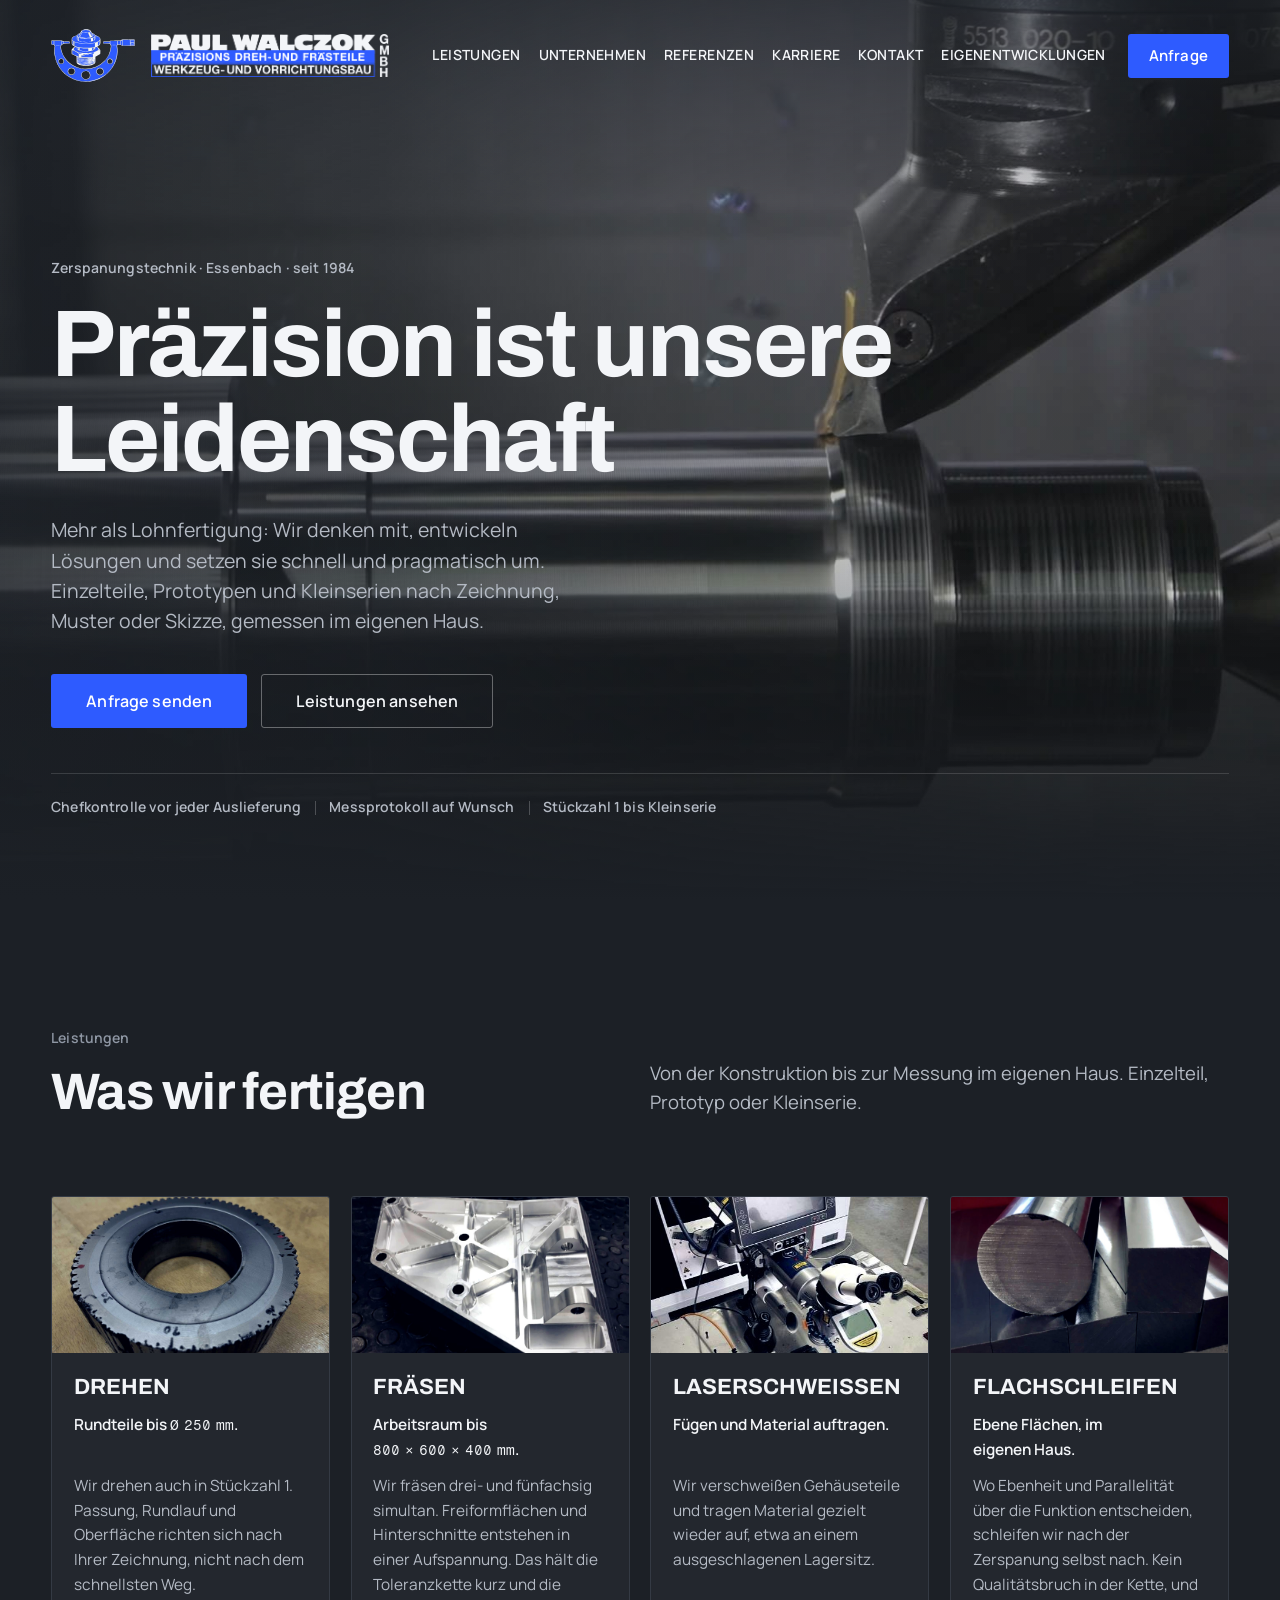
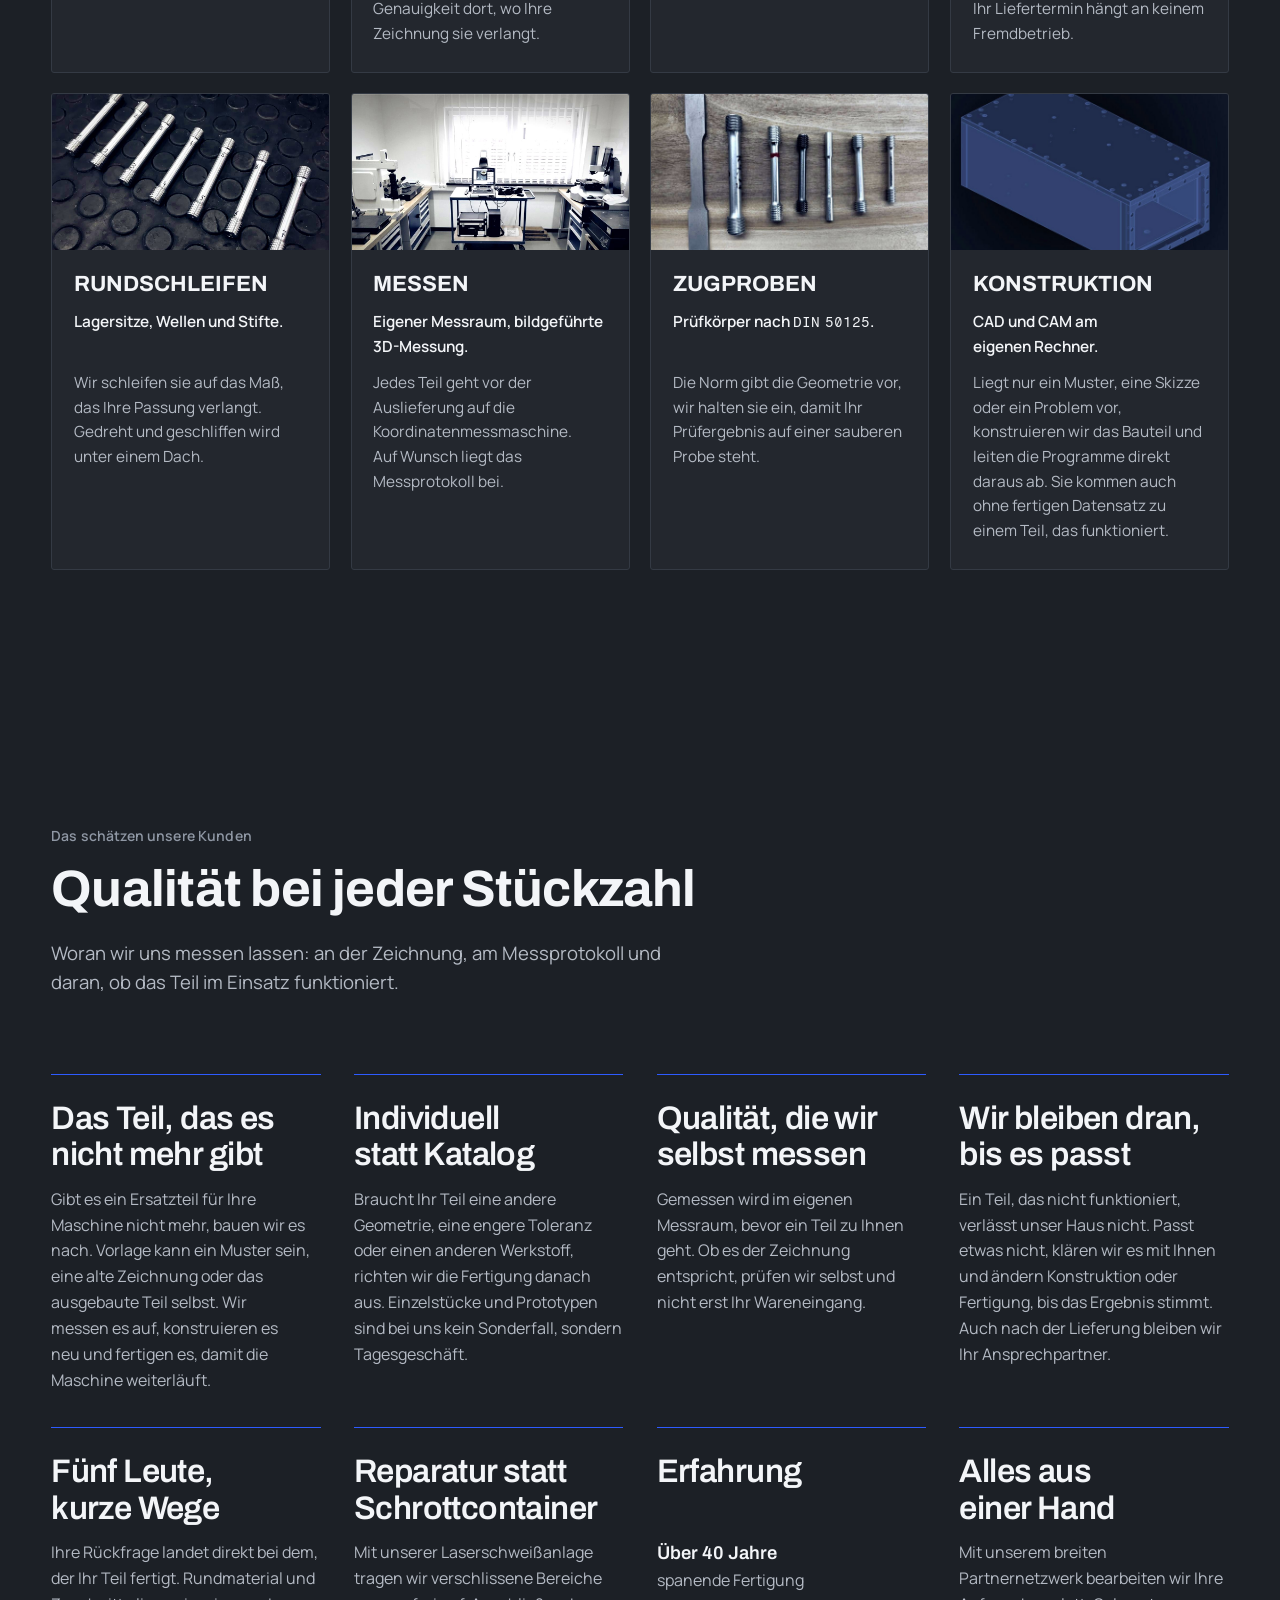
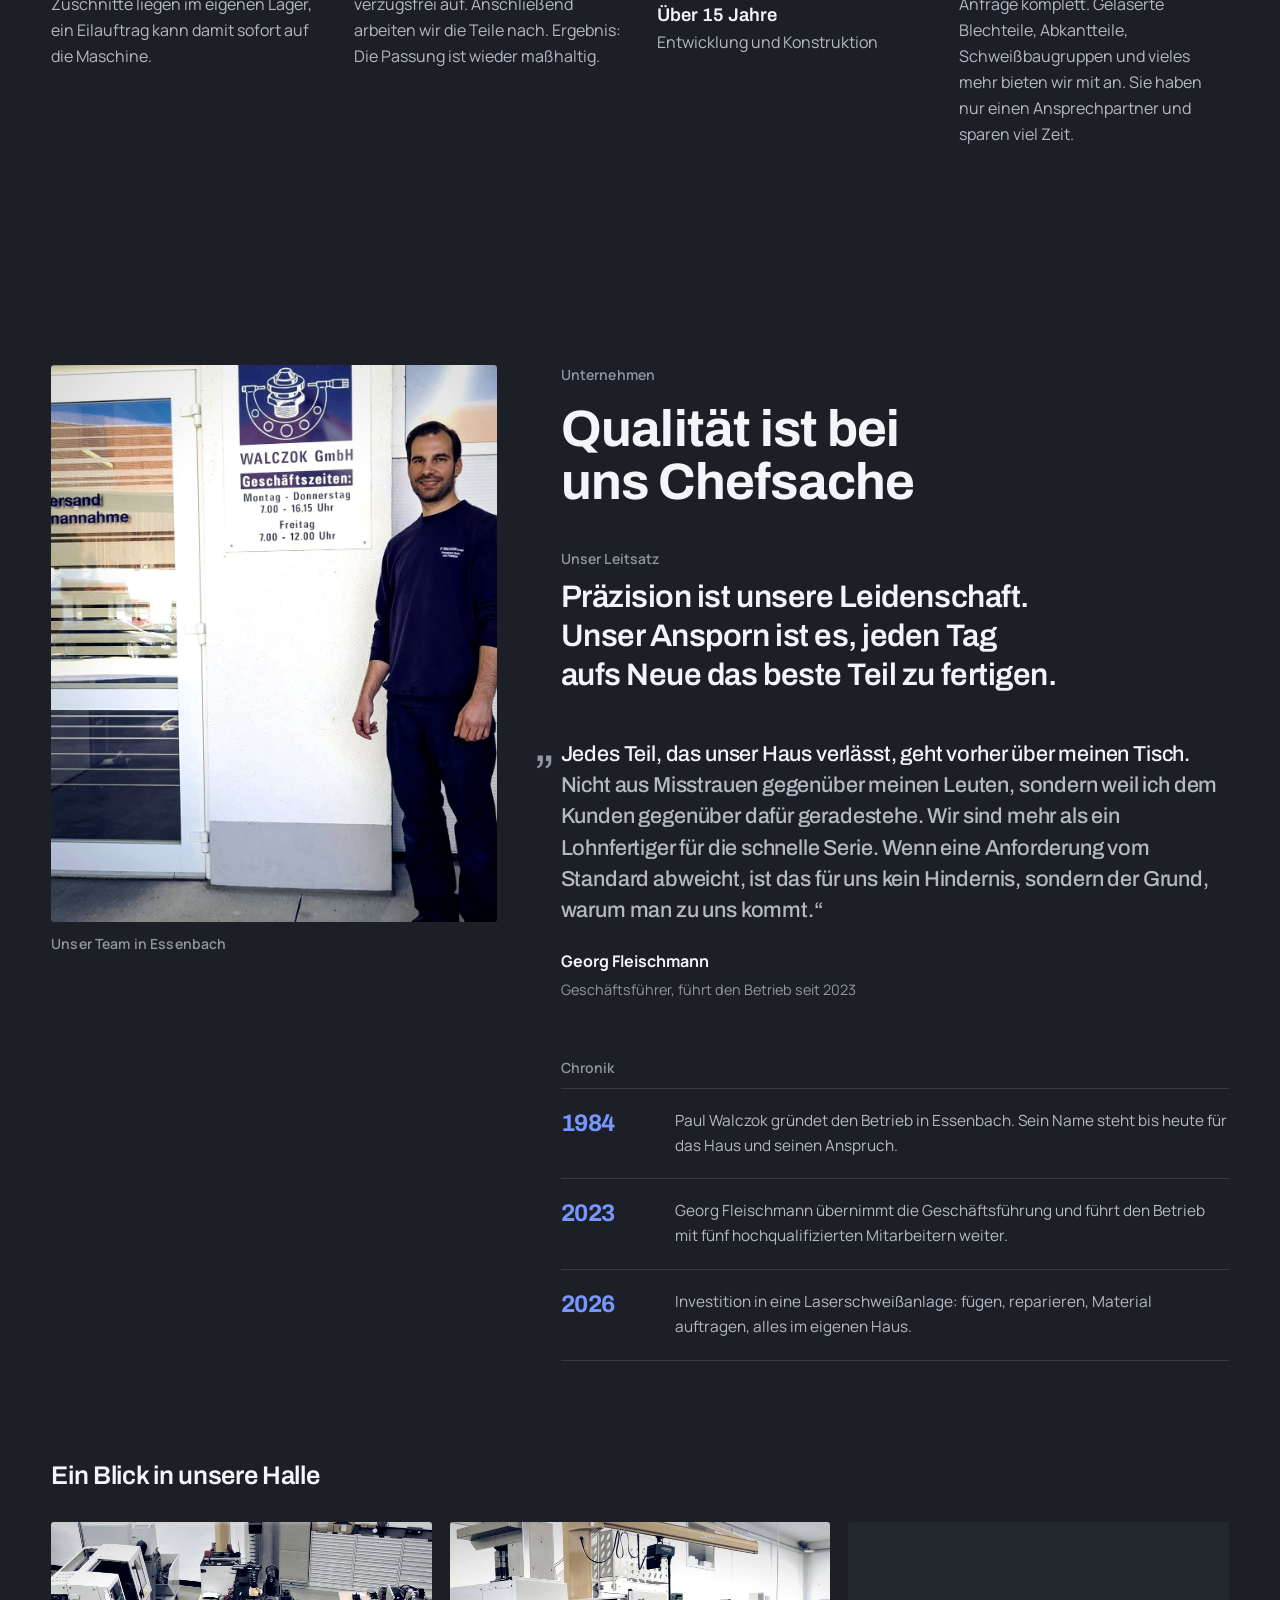
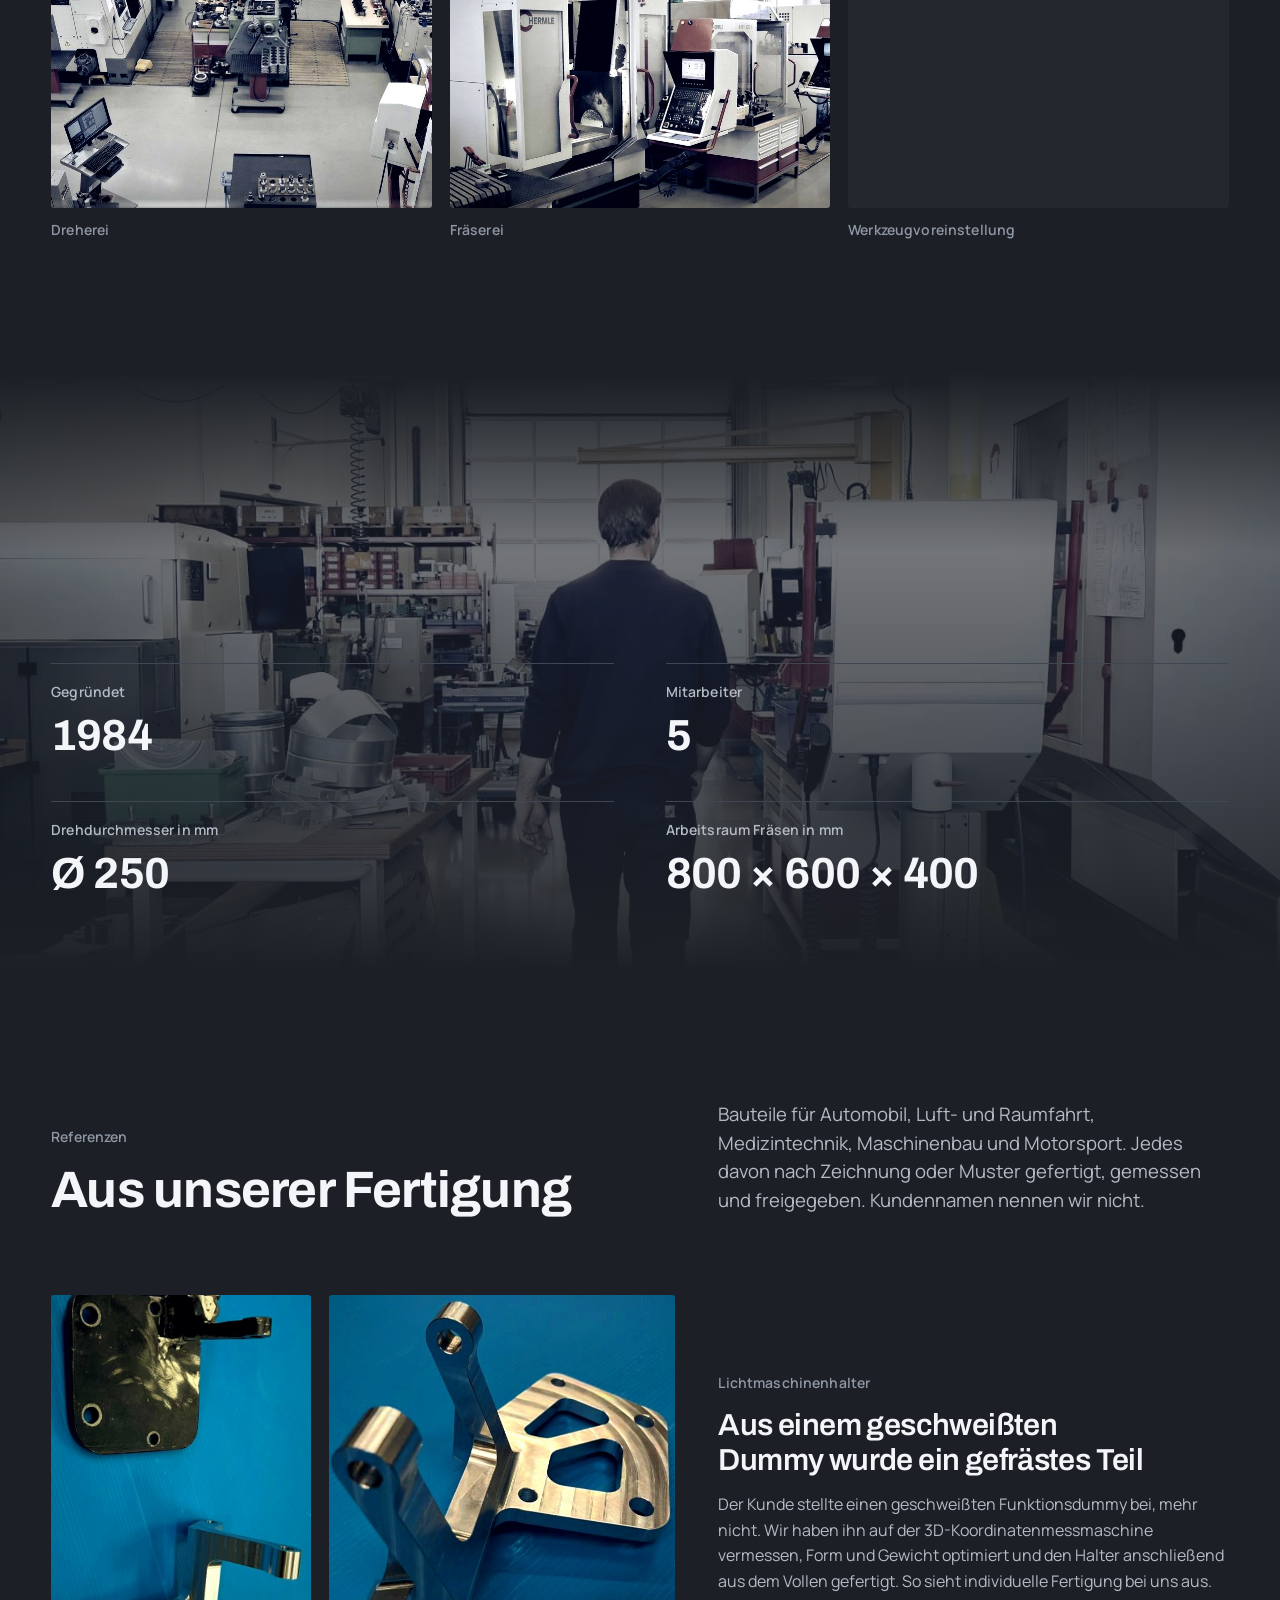
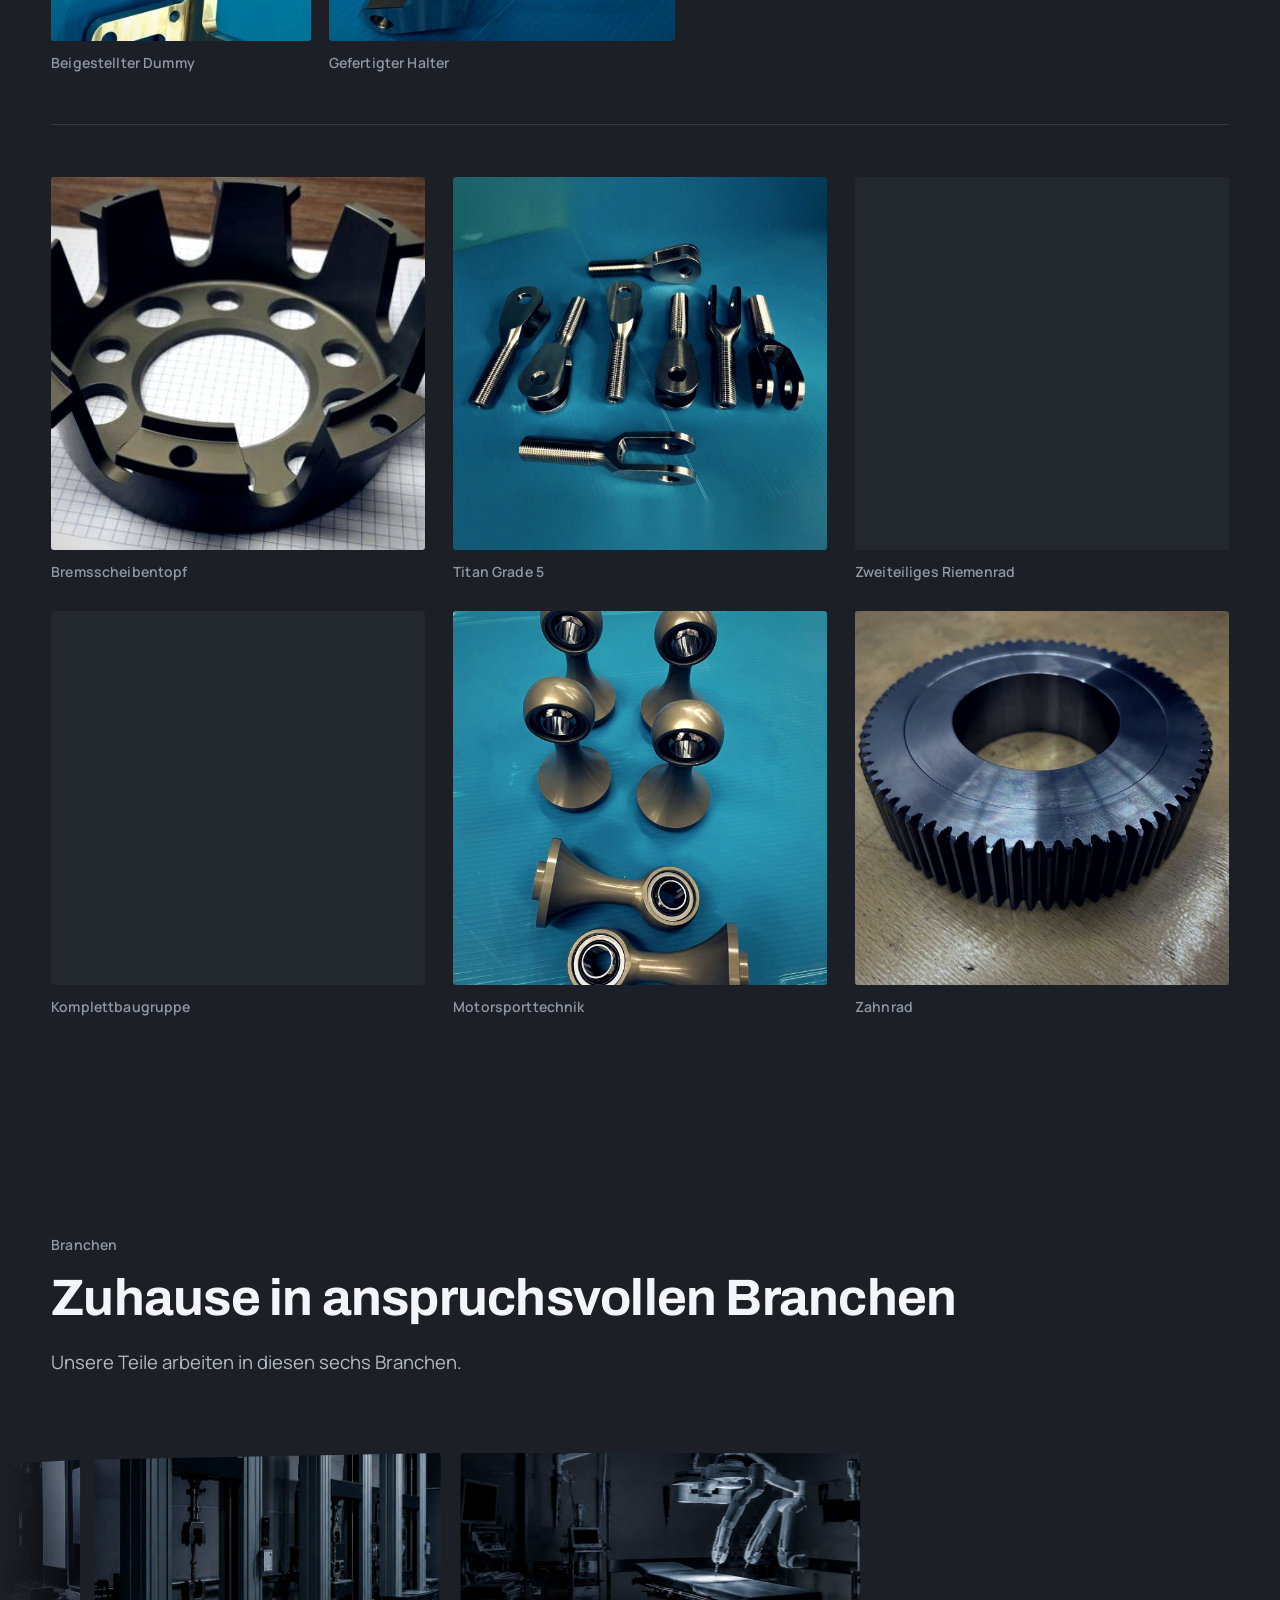
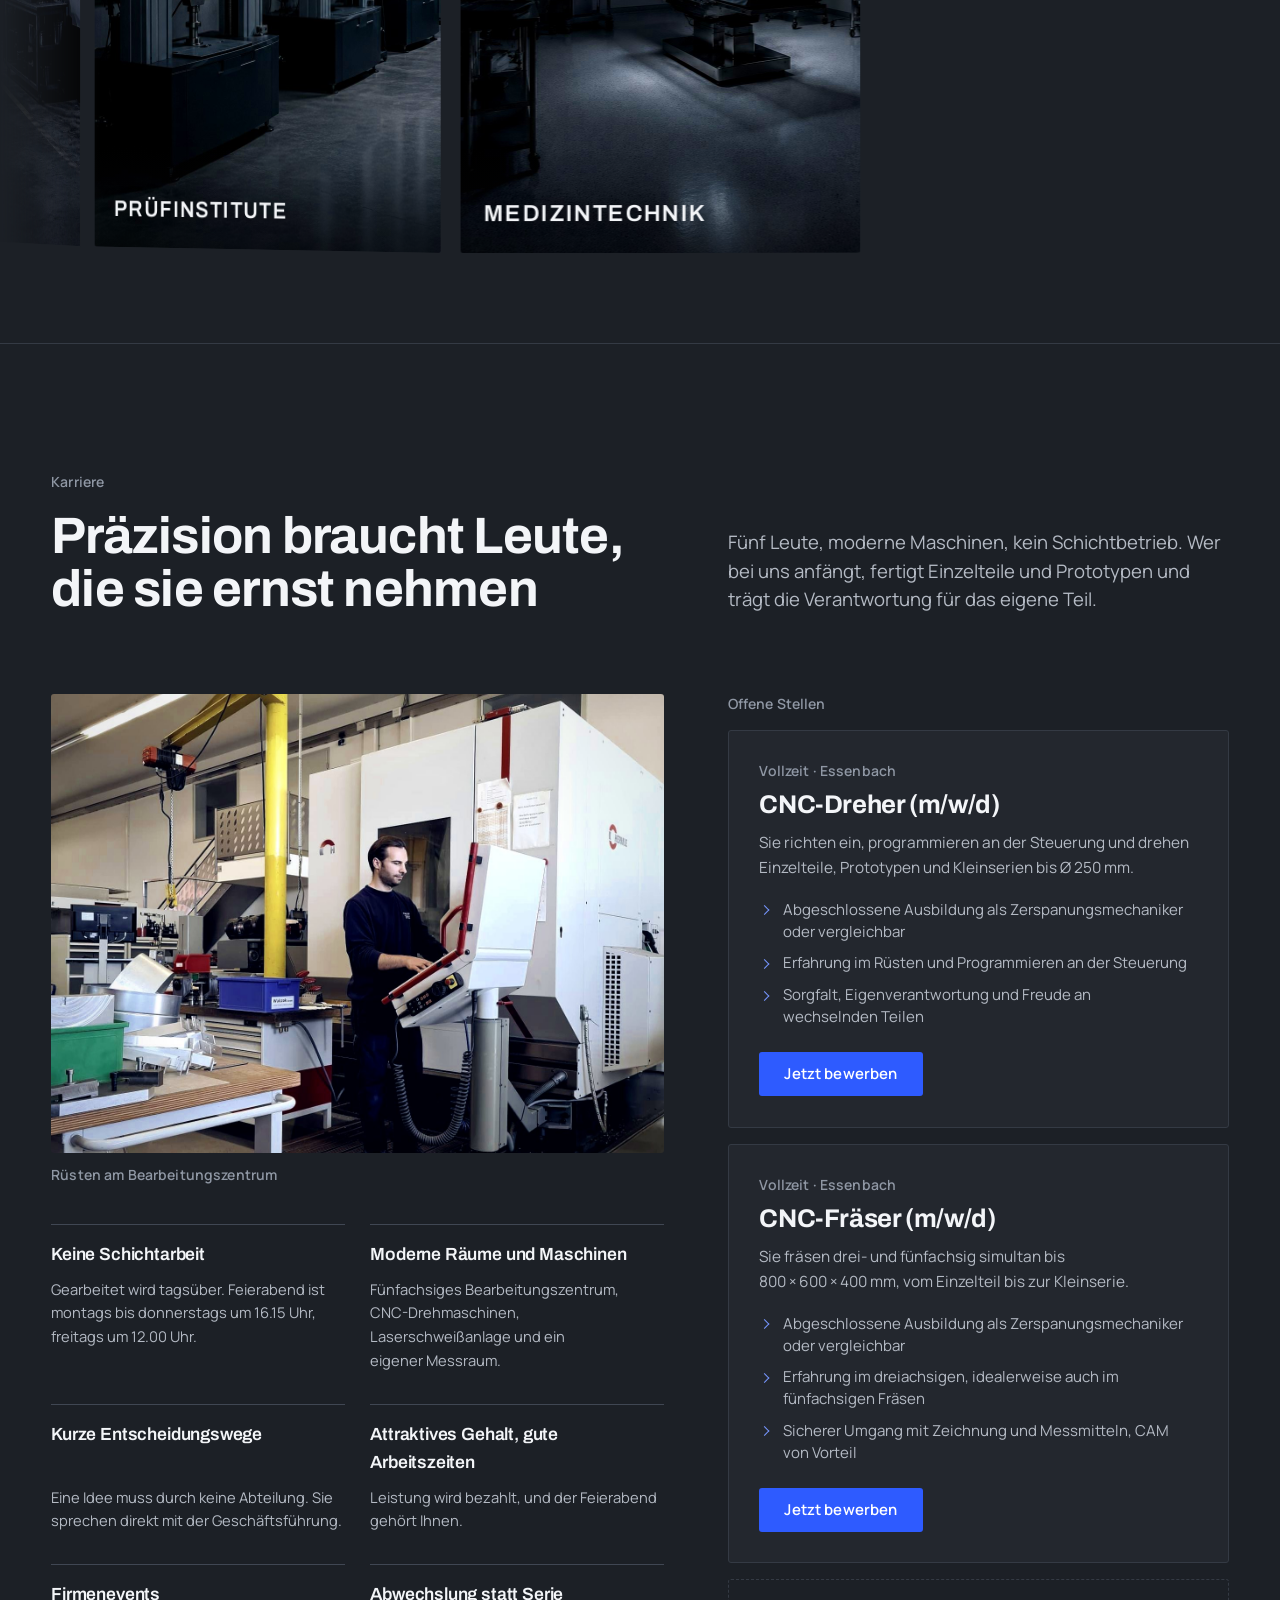
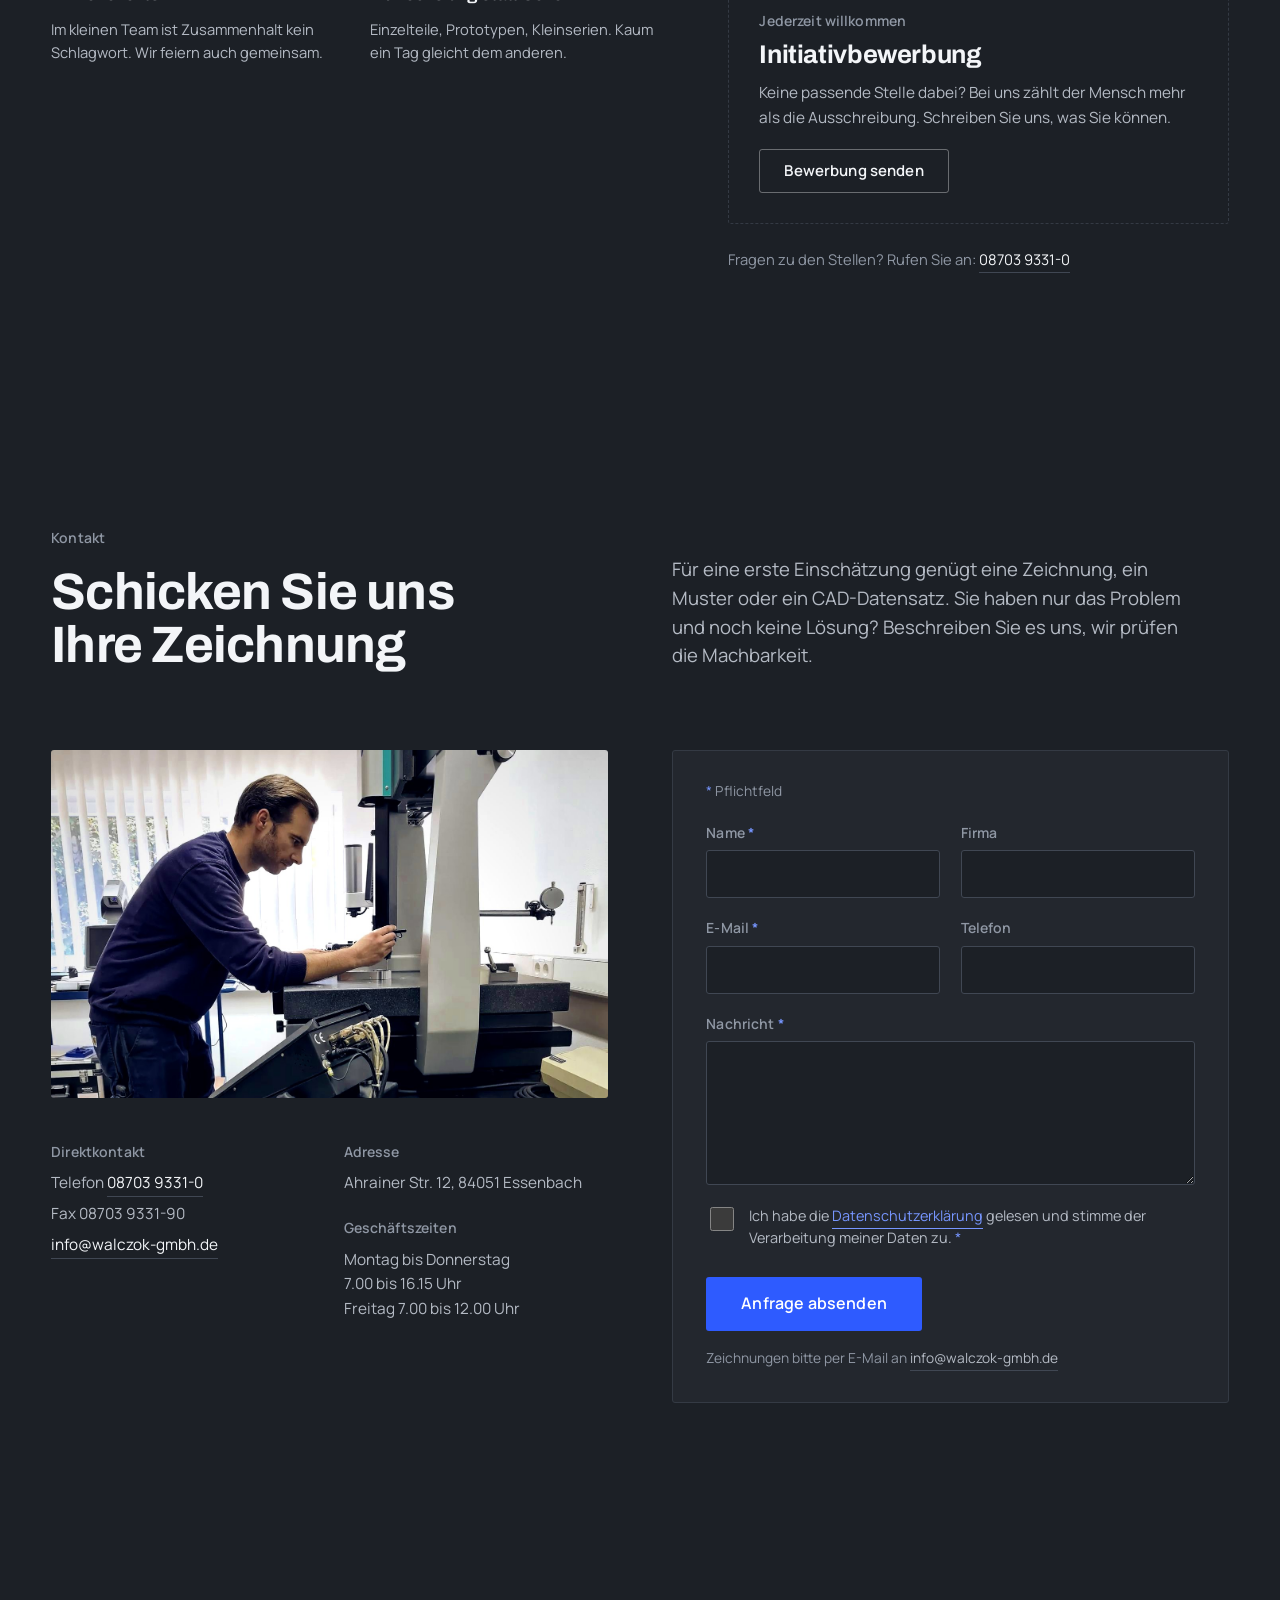
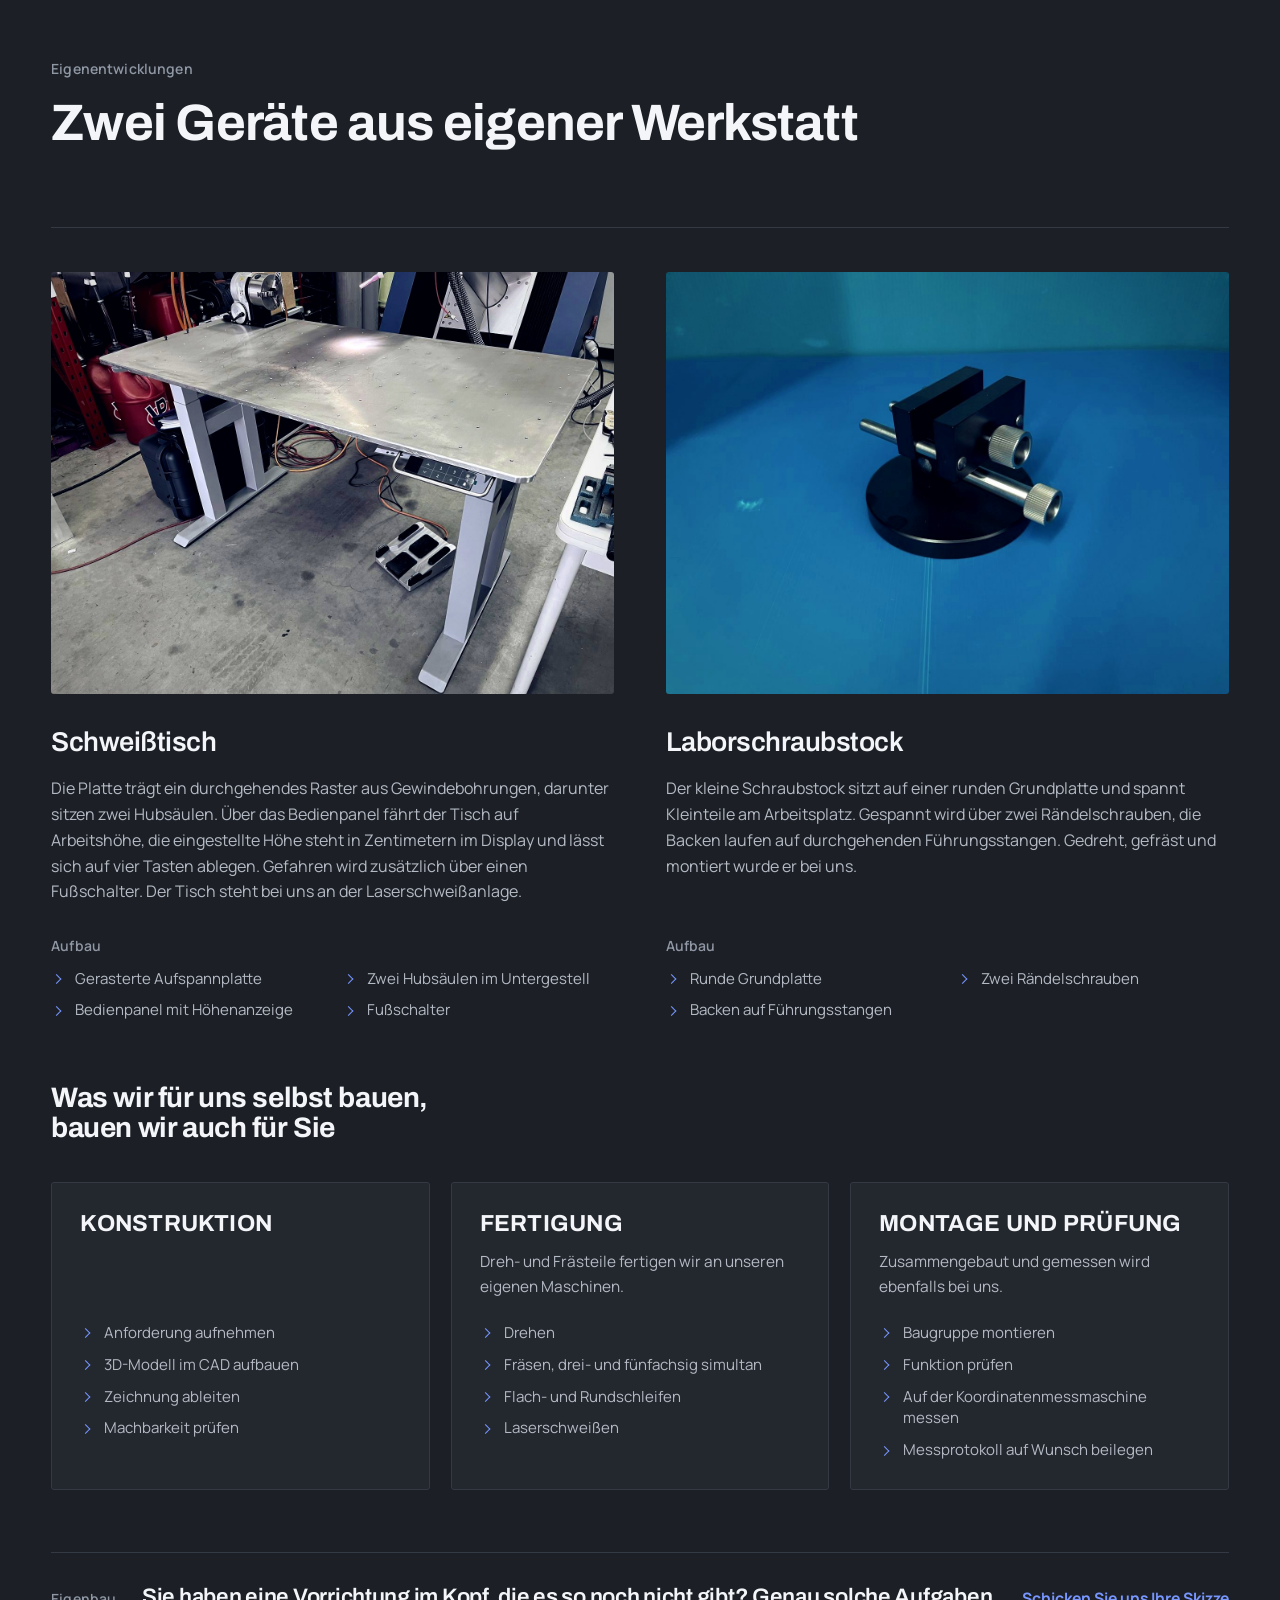
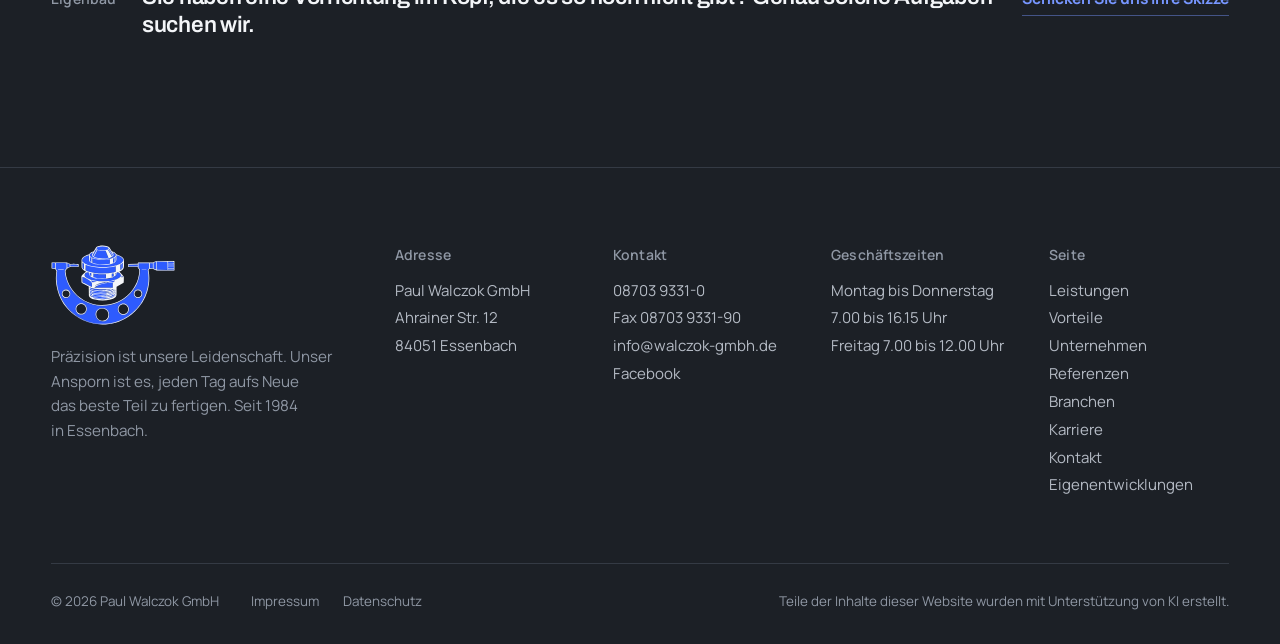
==== commit cce781a2: "Kundenhinweise 13.11.: heller, Logo aus Vektordatei, groesser, kraeftigere Fotos Hinweise Homepage-2" ====
--- a/index.html
+++ b/index.html
@@ -7,7 +7,7 @@
 <meta name="viewport" content="width=device-width, initial-scale=1">
 <title>Paul Walczok GmbH · CNC-Präzisionsteile aus Essenbach bei Landshut</title>
 <meta name="description" content="CNC-Drehen, Fräsen, Schleifen, Laserschweißen und Konstruktion aus Essenbach bei Landshut. Einzelteile, Prototypen und Kleinserien, im eigenen Haus gemessen.">
-<meta name="theme-color" content="#16191E">
+<meta name="theme-color" content="#1C2026">
 <meta name="robots" content="index,follow">
 <link rel="canonical" href="https://www.walczok-gmbh.de/">
 
@@ -31,7 +31,7 @@
 <link rel="preload" as="font" type="font/woff2" href="fonts/xn7gYHE41ni1AdIRggexSg.woff2" crossorigin>
 <link rel="stylesheet" href="fonts/fonts.css?v=20261009">
 <link rel="preload" as="image" href="assets/img/hero-poster.jpg" fetchpriority="high">
-<link rel="stylesheet" href="css/styles.css?v=20261009">
+<link rel="stylesheet" href="css/styles.css?v=20261113">
 
 <!-- Die versteckten Startzustaende haengen an `.gsap`; die Klasse wird erst gesetzt,
      wenn der GSAP-Stack nachweislich geladen ist. Faellt eine Vendor-Datei aus,
@@ -90,22 +90,14 @@
 
     <div class="brand">
       <a class="brand__link" href="#top" aria-label="Paul Walczok GmbH, zum Seitenanfang">
-        <!-- Die Bildmarke als echtes 3D-Bauteil, gerendert aus der Kundendatei
-             Unterlagen Kunden/3d-logo.STEP (SolidWorks 2026). 120 Lagen einer
-             vollen Umdrehung um die senkrechte Achse (Drehteller wie in der
-             SOLIDWORKS-Aufnahme des Kunden, kein Kippen) liegen als 11 x 11
-             Raster in einer einzigen WebP-Datei; beim Scrollen wechselt nur
-             die background-position. Ein Video waere hier falsch: es liesse sich
-             nicht sauber endlos schliessen und muesste auf jeder Seite
-             mitgeladen werden.
-
-             Lage 0 ist exakt die Frontansicht des Originals. Bleibt das Rad
-             stehen, rastet js/main.js dorthin zurueck — in Ruhe zeigt die
-             Marke also unveraendert die Kundendatei.
-
-             Ohne JavaScript oder bei reduzierter Bewegung bleibt Lage 0
-             stehen; die Marke ist dann ein normales Standbild. -->
-        <span class="mark" id="mark" aria-hidden="true"></span>
+        <!-- Bildmarke aus der Vektordatei des Kunden (Patch der Arbeitskleidung,
+             Hinweise Homepage-2 vom 13.11.2026: das 3D-Logo wirkte "unrund").
+             Linien 1:1 aus der Kundendatei, Koerper im Akzentblau, Linien hell —
+             dieselben Farben wie der Schriftzug daneben. Als SVG bleibt sie in
+             jeder Groesse scharf. Bis 13.11.2026 stand hier ein drehendes
+             3D-Bauteil aus 3d-logo.STEP (siehe Git-Verlauf, tools/logo-sprite/). -->
+        <img class="mark" src="assets/img/logo-mark-vektor.svg?v=20261113" width="139" height="90"
+             alt="" aria-hidden="true" decoding="async">
         <!-- Rechts neben der Marke der Original-Schriftzug aus der CI des Kunden
              (Hinweise Homepage, 29.09.2026: "genau so, das gehoert zu unserer CI").
              Ausgeschnitten aus assets/img/logo-full.png, Farben unveraendert. Er
@@ -1097,9 +1089,8 @@
 
     <div class="ftr__grid">
       <div class="ftr__brand">
-        <!-- Ruhebild der 3D-Marke aus dem Kopf (Lage 0 aus logo-spin3d.webp),
-             damit das Zeichen ueberall in derselben Qualitaet steht. -->
-        <img src="assets/img/logo-mark-3d.webp" width="168" height="168" loading="lazy" decoding="async"
+        <!-- Dieselbe Bildmarke wie in der Kopfzeile (Vektordatei des Kunden). -->
+        <img src="assets/img/logo-mark-vektor.svg?v=20261113" width="139" height="90" loading="lazy" decoding="async"
              alt="Bildmarke der Paul Walczok GmbH">
         <p class="ftr__claim">Präzision ist unsere Leidenschaft. Unser Ansporn ist es, jeden Tag aufs Neue das beste Teil zu fertigen. Seit 1984 in Essenbach.</p>
       </div>
@@ -1157,6 +1148,6 @@
 <script src="js/vendor/ScrollTrigger.min.js"></script>
 <script src="js/vendor/SplitText.min.js"></script>
 <script src="js/vendor/lenis.min.js"></script>
-<script src="js/main.js?v=20261009"></script>
+<script src="js/main.js?v=20261113"></script>
 </body>
 </html>
--- a/css/styles.css
+++ b/css/styles.css
@@ -10,22 +10,23 @@
      dunklen Formular. */
   color-scheme: dark;
 
-  /* 09.10.2026: auf Wunsch noch einen Ticken heller (29.09.: #111317 / #181B20 /
-     #1E2228; davor #08090B / #101216 /
-     #15181D). Die RGB-Tripel werden fuer halbtransparente Verlaeufe gebraucht,
+  /* 13.11.2026: Kunde (Hinweise Homepage-2) will den Grund nochmal heller.
+     Verlauf: 13.11. #1C2026 / #23272E / #2A2F37 · 09.10. #16191E · 29.09.
+     #111317 · davor #08090B. Die graue Schrift ist dafuer heller geworden
+     (#7E8692 -> #8F97A4), damit sie auf allen drei Flaechen ueber 4,5:1 bleibt. Die RGB-Tripel werden fuer halbtransparente Verlaeufe gebraucht,
      damit Bildverlaeufe genau in den Grund auslaufen. */
-  --bg:        #16191E;
-  --bg-rgb:    22, 25, 30;
-  --surface:   #1D2026;
-  --surface-rgb: 29, 32, 38;
-  --surface-2: #23272E;
+  --bg:        #1C2026;
+  --bg-rgb:    28, 32, 38;
+  --surface:   #23272E;
+  --surface-rgb: 35, 39, 46;
+  --surface-2: #2A2F37;
   --fg:        #F3F5F8;
   --fg-dim:    #B4BAC4;
-  --muted:     #7E8692;
+  --muted:     #8F97A4;
   --accent:    #2E5BFF;
   --accent-hi: #7796FF;
-  --line:      #2C3139;
-  --line-2:    #373D48;
+  --line:      #343A44;
+  --line-2:    #404753;
 
   --ff-dis: 'Archivo', 'Helvetica Neue', Arial, sans-serif;
   --ff-txt: 'Manrope', 'Helvetica Neue', Arial, sans-serif;
@@ -230,65 +231,38 @@
 
 .brand { display: flex; align-items: center; gap: 16px; margin-right: auto; }
 
-/* Bildmarke als echtes 3D-Bauteil (Kantenlaenge 84 px in der 112-px-Zeile).
-
-   Gerendert aus der Kundendatei 3d-logo.STEP: 120 Lagen einer vollen
-   Umdrehung um die senkrechte Achse (3 Grad je Lage), wie in der
-   SOLIDWORKS-Aufnahme des Kunden — ein Drehteller, kein Kippen. Abgelegt
-   als 11 x 11 Raster in einem einzigen WebP, Kachel 168 px = exakt die
-   doppelte Anzeigekante fuer Retina-Bildschirme. Beim Scrollen wird nur die
-   background-position umgeschaltet — kein Video, kein WebGL.
-
-   Warum ein Sprite und keine CSS-3D-Transformation: das Bauteil ist ein
-   Koerper mit Gewinde, Sechskant und Bohrungen. Eine transformierte Flaeche
-   kaeme nur an eine gekippte Scheibe heran, nie an die Verdeckungen, die
-   sich beim Drehen ergeben.
-
-   Lage 0 (links oben) ist exakt die Frontansicht der Kundendatei. In Ruhe
-   rastet js/main.js genau dorthin zurueck: das Logo steht dann still und
-   zeigt das Original.
-
-   Raster: 11 Spalten x 11 Zeilen. Die Anzeigekante steht EINMAL in --mark-kachel;
-   Breite, Hoehe und background-size leiten sich daraus ab. Ein Breakpoint aendert
-   also nur diese eine Zahl, sonst zerfaellt das Raster (background-size und
-   Schrittweite muessen immer zusammenpassen). js/main.js liest die Kachelgroesse
-   zur Laufzeit aus dem Element und rechnet nicht mit einem eigenen Wert. */
+/* Marke und Schriftzug (13.11.2026, Hinweise Homepage-2 des Kunden).
+
+   Bildmarke: aus der Vektordatei des Kunden (Patch der Arbeitskleidung),
+   Koerper im Akzentblau, Linien hell. Vorher drehte hier ein 3D-Bauteil aus
+   3d-logo.STEP; der Kunde fand es "unrund" — die strenge Frontansicht machte
+   den Bolzen kantig, im Patch sieht man ihn leicht von oben und rund.
+
+   Schriftzug: der Original-Schriftzug der CI als Dunkel-Version (30.09.2026:
+   Band im Akzentblau, weisses Band als blau umrandetes Band mit heller Schrift),
+   als Bild, weil die Schrift der Firma keine Webschrift ist.
+
+   Groesse: der Kunde will beides groesser. Es gibt EINE Stellschraube, die
+   Hoehe des Schriftzugs (--wm-h); die Marke steht immer 1,25-mal so hoch, die
+   Breiten folgen den Seitenverhaeltnissen (Marke 139:90, Schriftzug 1047:189).
+   Breakpoints aendern nur --wm-h. */
+/* Mit voller Navigation (ab 1260 px) teilen sich Marke, Schriftzug und sechs
+   Menuepunkte eine Zeile. Der Schriftzug waechst deshalb mit der Breite:
+   41 px bei 1260, 54 px bei 1380, 58 px ab rund 1410 (gemessen, mit 2 px Luft).
+   Darunter (Klappmenue) setzt der Breakpoint eigene Werte. */
+.brand { --wm-h: clamp(40px, calc(11.1vw - 99px), 58px); }
 /* Marke und Schriftzug stehen zusammen im Link: ein Tipp auf den Namen fuehrt
    ebenfalls nach oben. Der Abstand kommt von .brand. */
 .brand__link { display: flex; align-items: center; gap: inherit; }
 .mark {
-  --mark-kachel: 84px;            /* einzige Stellschraube fuer die Groesse */
-  display: block;
-  width: var(--mark-kachel);
-  height: var(--mark-kachel);
-  background-image: url(../assets/img/logo-spin3d.webp?v=20261009);
-  background-repeat: no-repeat;
-  background-size: calc(var(--mark-kachel) * 11) calc(var(--mark-kachel) * 11);
-  background-position: 0 0;       /* Lage 0 = Frontansicht */
-  /* Kein will-change: background-position ist keine Compositor-Eigenschaft, der
-     Hinweis spart hier keinen Paint, haelt aber dauerhaft eine Ebene mit der
-     1800 x 1600 grossen Textur im Grafikspeicher — auch bei reduzierter
-     Bewegung, wo gar nichts animiert wird. */
-}
-
-/* Hintergrundbilder druckt der Browser von sich aus nicht. Ohne diese Regel
-   bliebe im Ausdruck der Startseite eine Luecke neben dem Schriftzug. */
-@media print {
-  .mark { -webkit-print-color-adjust: exact; print-color-adjust: exact; }
-}
-
-/* 30.09.2026: Dunkel-Version des CI-Schriftzugs (logo-wordmark-dunkel.webp):
-   gleiche Form und Buchstaben, Band im Akzentblau der Seite, das weisse Band
-   als blau umrandetes Band mit heller Schrift. Das Original mit grellweisser
-   Flaeche wirkte auf dem dunklen Grund wie ein Fremdkoerper. */
-/* Original-Schriftzug aus der CI (Kundenwunsch 29.09.2026), als Bild, weil
-   die Schrift der Firma keine Webschrift ist und Band und Rahmen dazugehoeren.
-   Die Hoehe steuert alles, die Breite folgt dem Seitenverhaeltnis 1047:189. */
-.brand__wm { display: block; height: 44px; width: auto; max-width: none; }
+  display: block; flex: none;
+  height: calc(var(--wm-h) * 1.25); width: auto; max-width: none;
+}
+.brand__wm { display: block; flex: none; height: var(--wm-h); width: auto; max-width: none; }
 
 /* Sechs Eintraege plus Knopf brauchen mehr Platz als die frueheren vier, die
    Abstaende sind deshalb enger gefasst. */
-.nav { display: flex; align-items: center; gap: clamp(15px, 1.7vw, 34px); }
+.nav { display: flex; align-items: center; gap: clamp(15px, 1.4vw, 22px); }
 .nav > a:not(.nav__cta) {
   position: relative;
   padding: 10px 0;
@@ -932,7 +906,7 @@
   transition: border-color .25s var(--ease), background-color .25s var(--ease);
 }
 .f textarea { resize: vertical; min-height: 128px; }
-.f input:hover, .f textarea:hover { border-color: #333A46; }
+.f input:hover, .f textarea:hover { border-color: #4A5260; }
 .f input:focus, .f textarea:focus { border-color: var(--accent); outline-offset: 1px; }
 .f input[aria-invalid="true"], .f textarea[aria-invalid="true"] { border-color: #FF6B6B; }
 /* Die native Checkbox kennt keinen roten Rahmen: der Fehler zeigt sich als Ring. */
@@ -983,7 +957,7 @@
   gap: clamp(28px, 3vw, 56px);
 }
 /* Ruhebild der 3D-Marke, gleiche Kante wie im Kopf */
-.ftr__brand img { width: 84px; height: 84px; }
+.ftr__brand img { width: 124px; height: auto; }   /* Bildmarke 139:90 */
 .ftr__claim { margin: 20px 0 0; max-width: 34ch; font-size: .95rem; color: var(--muted); }
 .ftr h2 { margin: 0 0 12px; }
 .ftr li, .ftr address { font-size: .94rem; line-height: 1.85; color: var(--fg-dim); }
@@ -1043,18 +1017,14 @@
 
 /* ------------------------------------------------------------ 14 Responsiv */
 /* Die Navigation traegt sechs Eintraege plus Knopf und braucht in einer Zeile
-   rund 1350 px, in der kompakten Stufe (Marke 72, Schriftzug 44, Luecke 18)
-   rund 1230 px. Darunter wird daraus das Klappmenue. Der Kopf selbst bleibt
-   bis 980 px in voller Hoehe, Menue und Kopfmasse stehen deshalb in
-   getrennten Bloecken. js/main.js schliesst das Menue, sobald die Breite
-   ueber diese Grenze wechselt (gleicher Wert dort). */
-@media (min-width: 1260px) and (max-width: 1379px) {
-  .mark { --mark-kachel: 72px; }      /* main.js liest die Kachel zur Laufzeit */
-  .brand__wm { height: 40px; }
-  .nav { gap: 18px; }
-}
+   ab 1260 px Platz (Marke und Schriftzug wachsen dort mit der Breite, siehe
+   .brand). Darunter wird daraus das Klappmenue; dann ist wieder Platz fuer den
+   grossen Schriftzug. Der Kopf selbst bleibt bis 980 px in voller Hoehe, Menue
+   und Kopfmasse stehen deshalb in getrennten Bloecken. js/main.js schliesst das
+   Menue, sobald die Breite ueber diese Grenze wechselt (gleicher Wert dort). */
 @media (max-width: 1259px) {
   .burger { display: grid; place-items: center; }
+  .brand { --wm-h: 58px; }
 
   /* Das Menue reicht bis zum unteren Rand: keine halb sichtbare, tote Seite
      darunter, und im Querformat (z. B. 844 x 390) laesst es sich scrollen. */
@@ -1124,11 +1094,7 @@
 
 @media (max-width: 980px) {
   :root { --hh: 84px; }
-  /* Nur die Kachelgroesse setzen: Breite, Hoehe und background-size haengen
-     per calc() daran. Wuerde hier width/height direkt gesetzt, bliebe das
-     Kachelraster bei 84 px stehen und das Sprite zerfiele. */
-  .mark { --mark-kachel: 62px; }              /* Marke 62 px in 84-px-Kopfzeile */
-  .brand__wm { height: 34px; }
+  .brand { --wm-h: 44px; }                    /* Marke 55 px in 84-px-Kopfzeile */
   .brand { gap: 12px; }
 
   /* Kontakt einspaltig: das Formular kommt direkt nach dem Kopf, Foto und
@@ -1190,12 +1156,13 @@
 }
 
 @media (max-width: 460px) {
-  /* Die Hoehe des Schriftzugs waechst mit der Breite: 25 px bei 320, 37 px
-     bei 390. Eine feste Hoehe liess bei 320 den Burger auf 22 px schrumpfen
-     und bei 390 rechts 62 px ungenutzt. */
+  /* Die Hoehe des Schriftzugs waechst mit der Breite: 27 px bei 320, 37 px
+     bei 390, 40 px ab 412. Marke + Schriftzug sind zusammen 7,5 x --wm-h + 10
+     breit; daneben brauchen Burger und Raender 100 px. Eine feste Hoehe liess
+     bei 320 den Burger schrumpfen und bei 390 rechts Platz ungenutzt. */
   .hdr__in { gap: 12px; }
   .brand { gap: 10px; }
-  .brand__wm { height: clamp(22px, calc((100vw - 172px) * .15), 34px); }
+  .brand { --wm-h: clamp(24px, calc(13.3vw - 15px), 40px); }
   /* Die Referenzen bleiben auch auf dem Handy zweispaltig. Einspaltig waren
      sechs quadratische Kacheln allein gut 2000 px lang. */
   .ref__i figcaption { padding-top: 8px; font-size: 13px; }
@@ -1544,8 +1511,7 @@
    Marke zur Laufzeit. Rahmen mit object-fit: cover schneiden nur zu. */
 @media (orientation: landscape) and (max-height: 500px) {
   :root { --hh: 64px; --sp: 48px; }
-  .mark { --mark-kachel: 48px; }
-  .brand__wm { height: 26px; }
+  .brand { --wm-h: 30px; }
   /* Rahmen mit festem Seitenverhaeltnis werden dadurch schmaler statt hoeher
      (die Hoehengrenze uebertraegt sich ueber aspect-ratio auf die Breite):
      das Foto bleibt ganz und passt unter die Kopfzeile. */
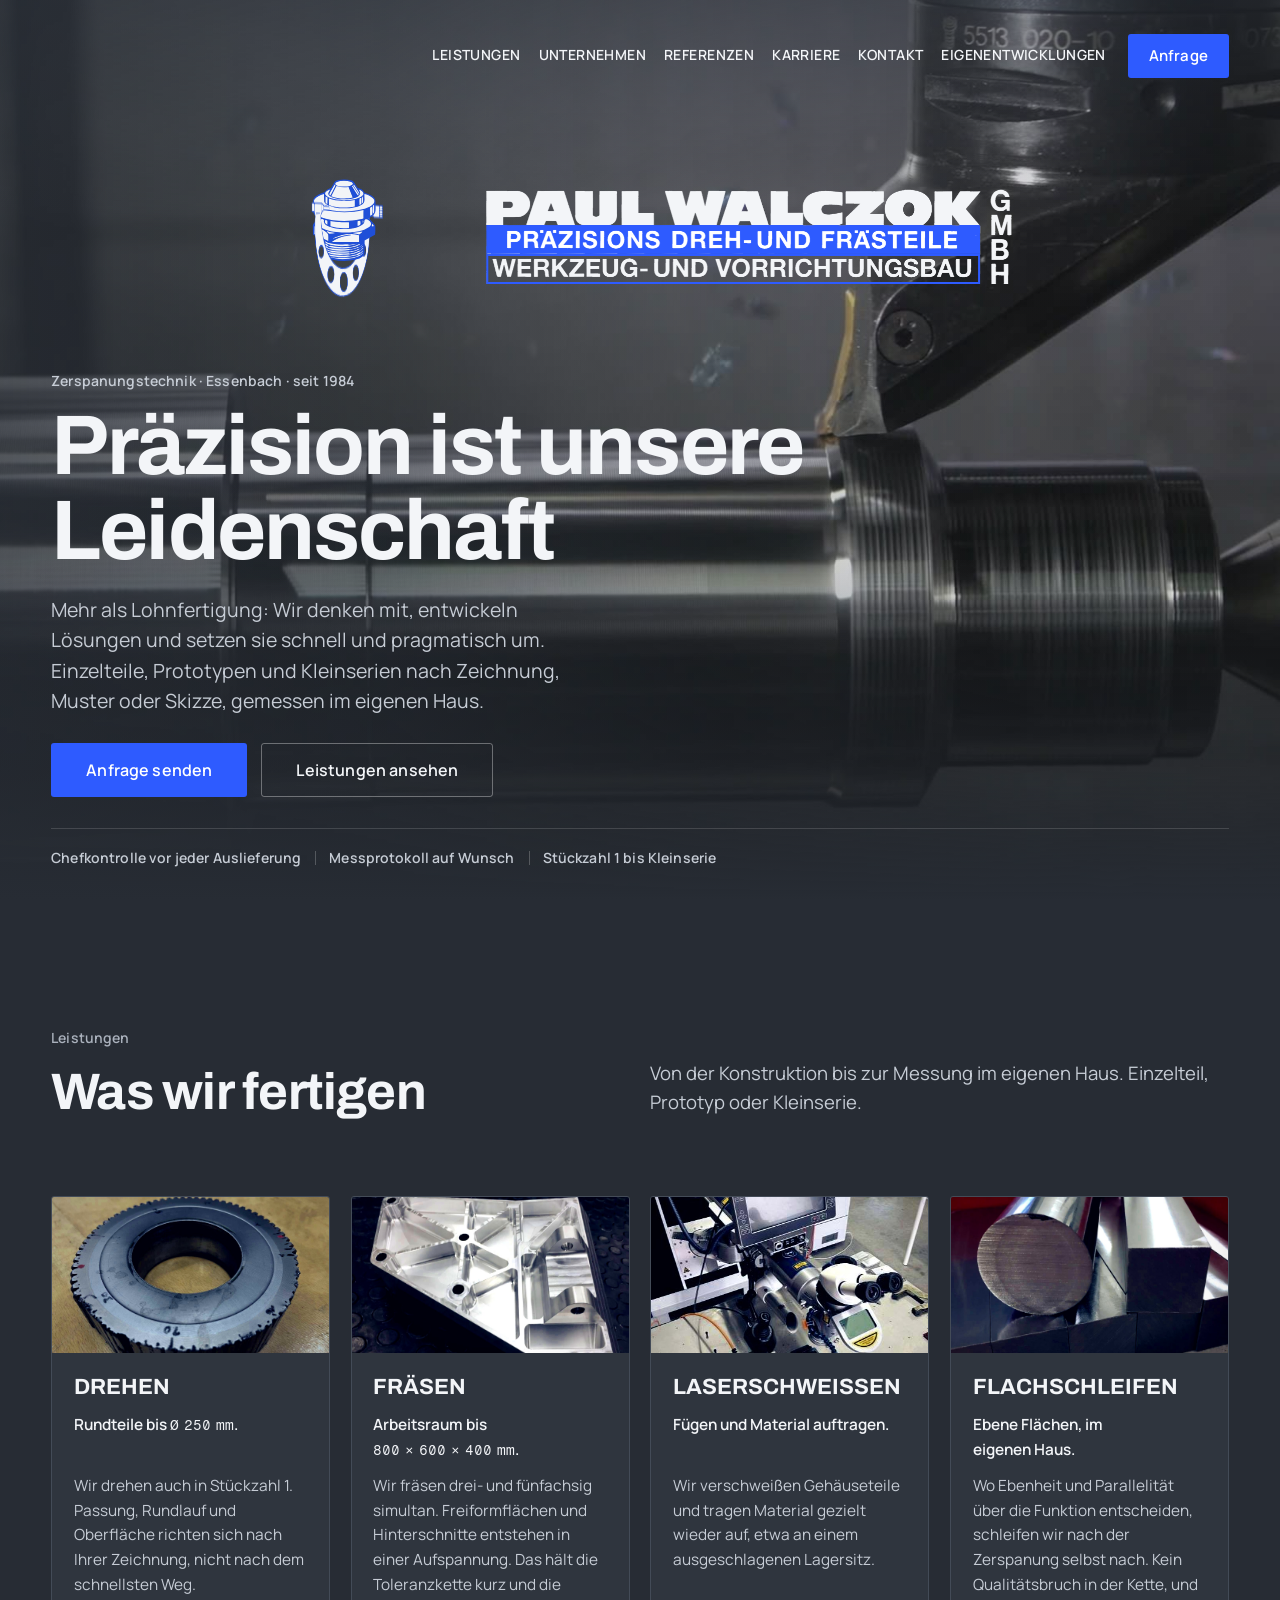
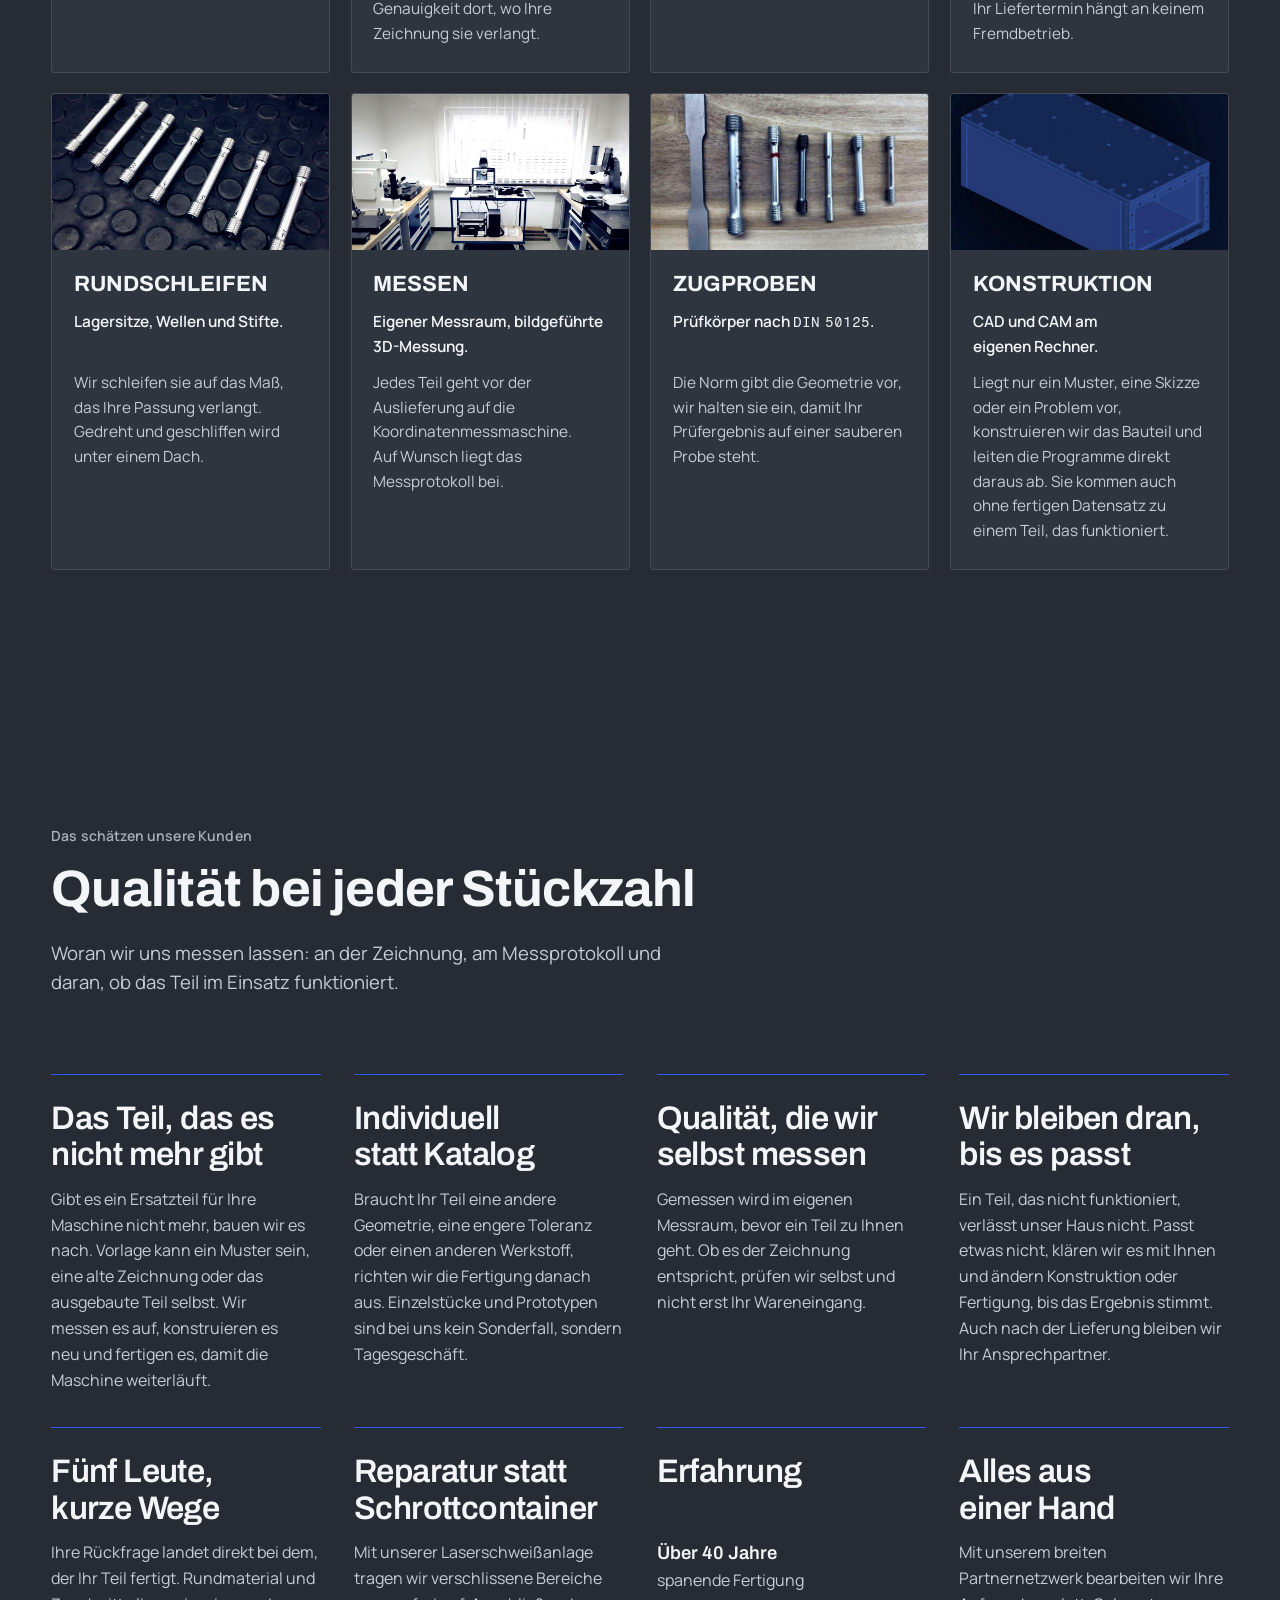
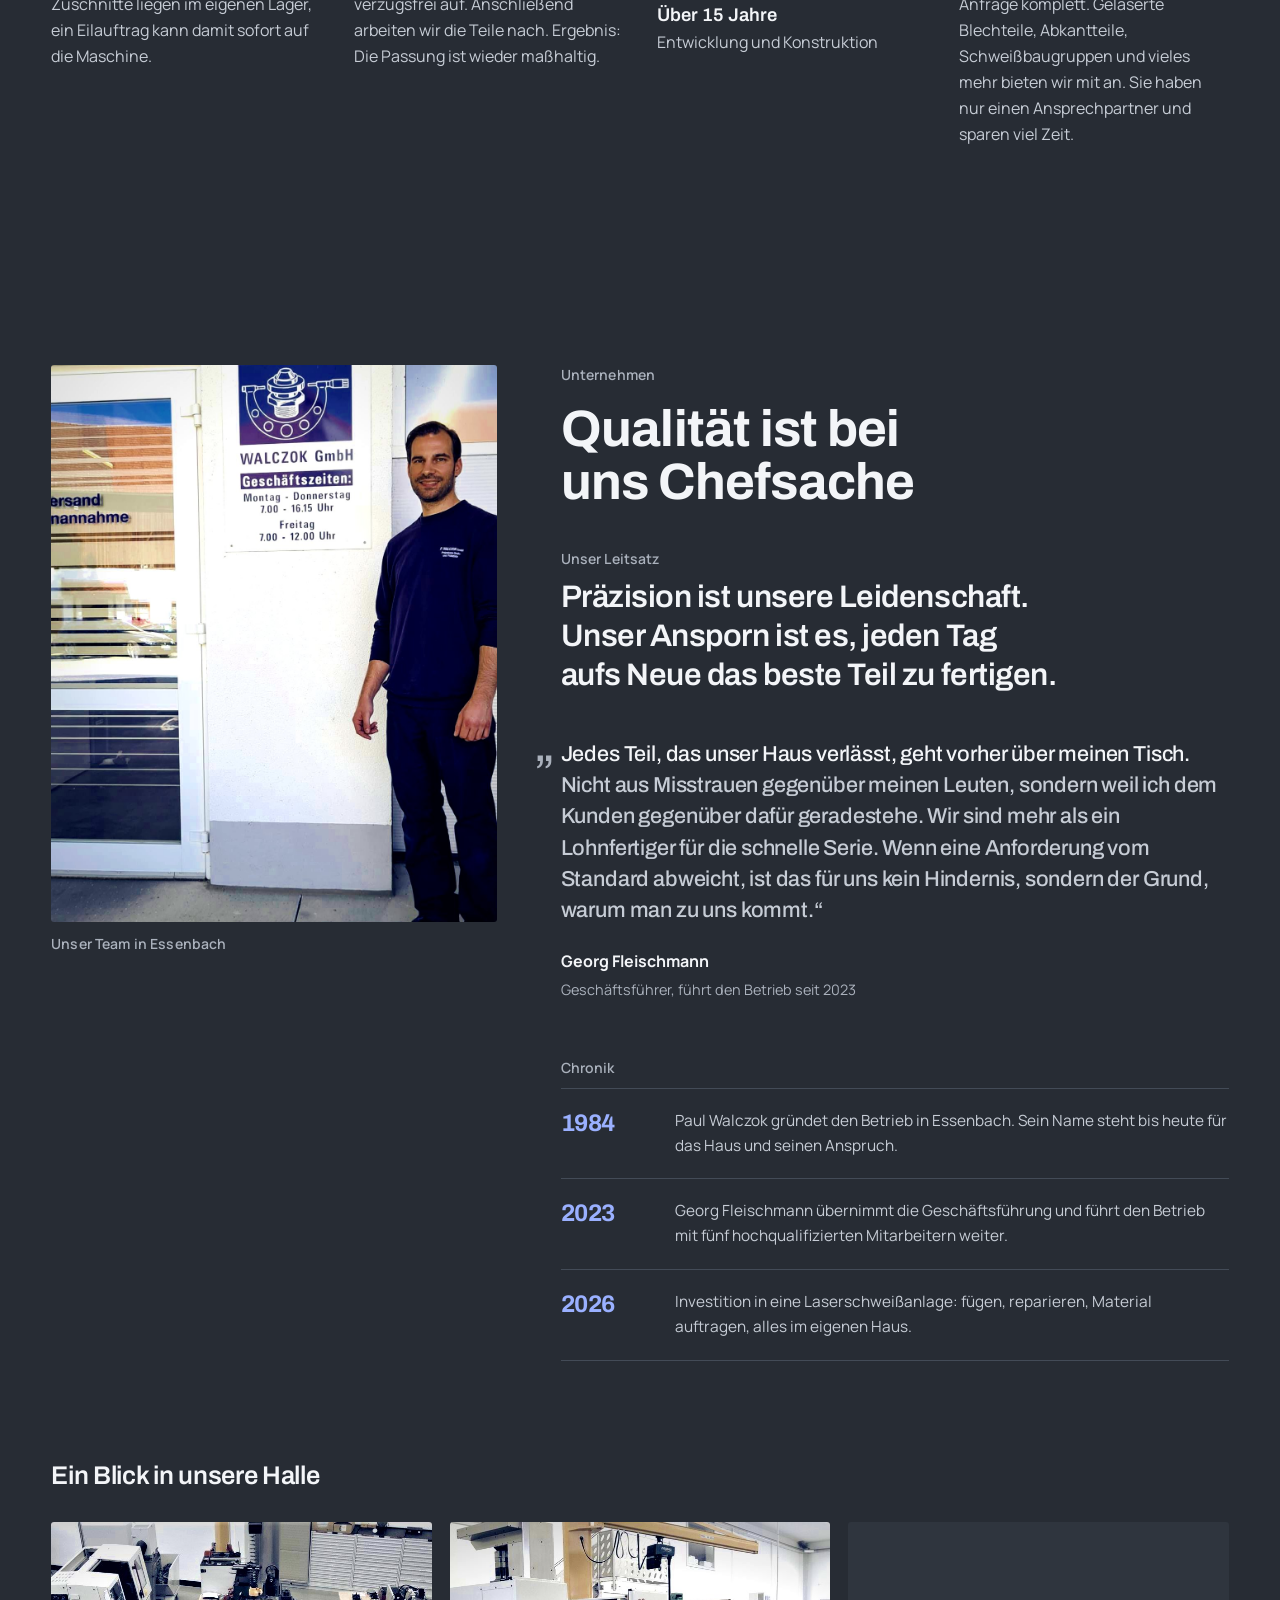
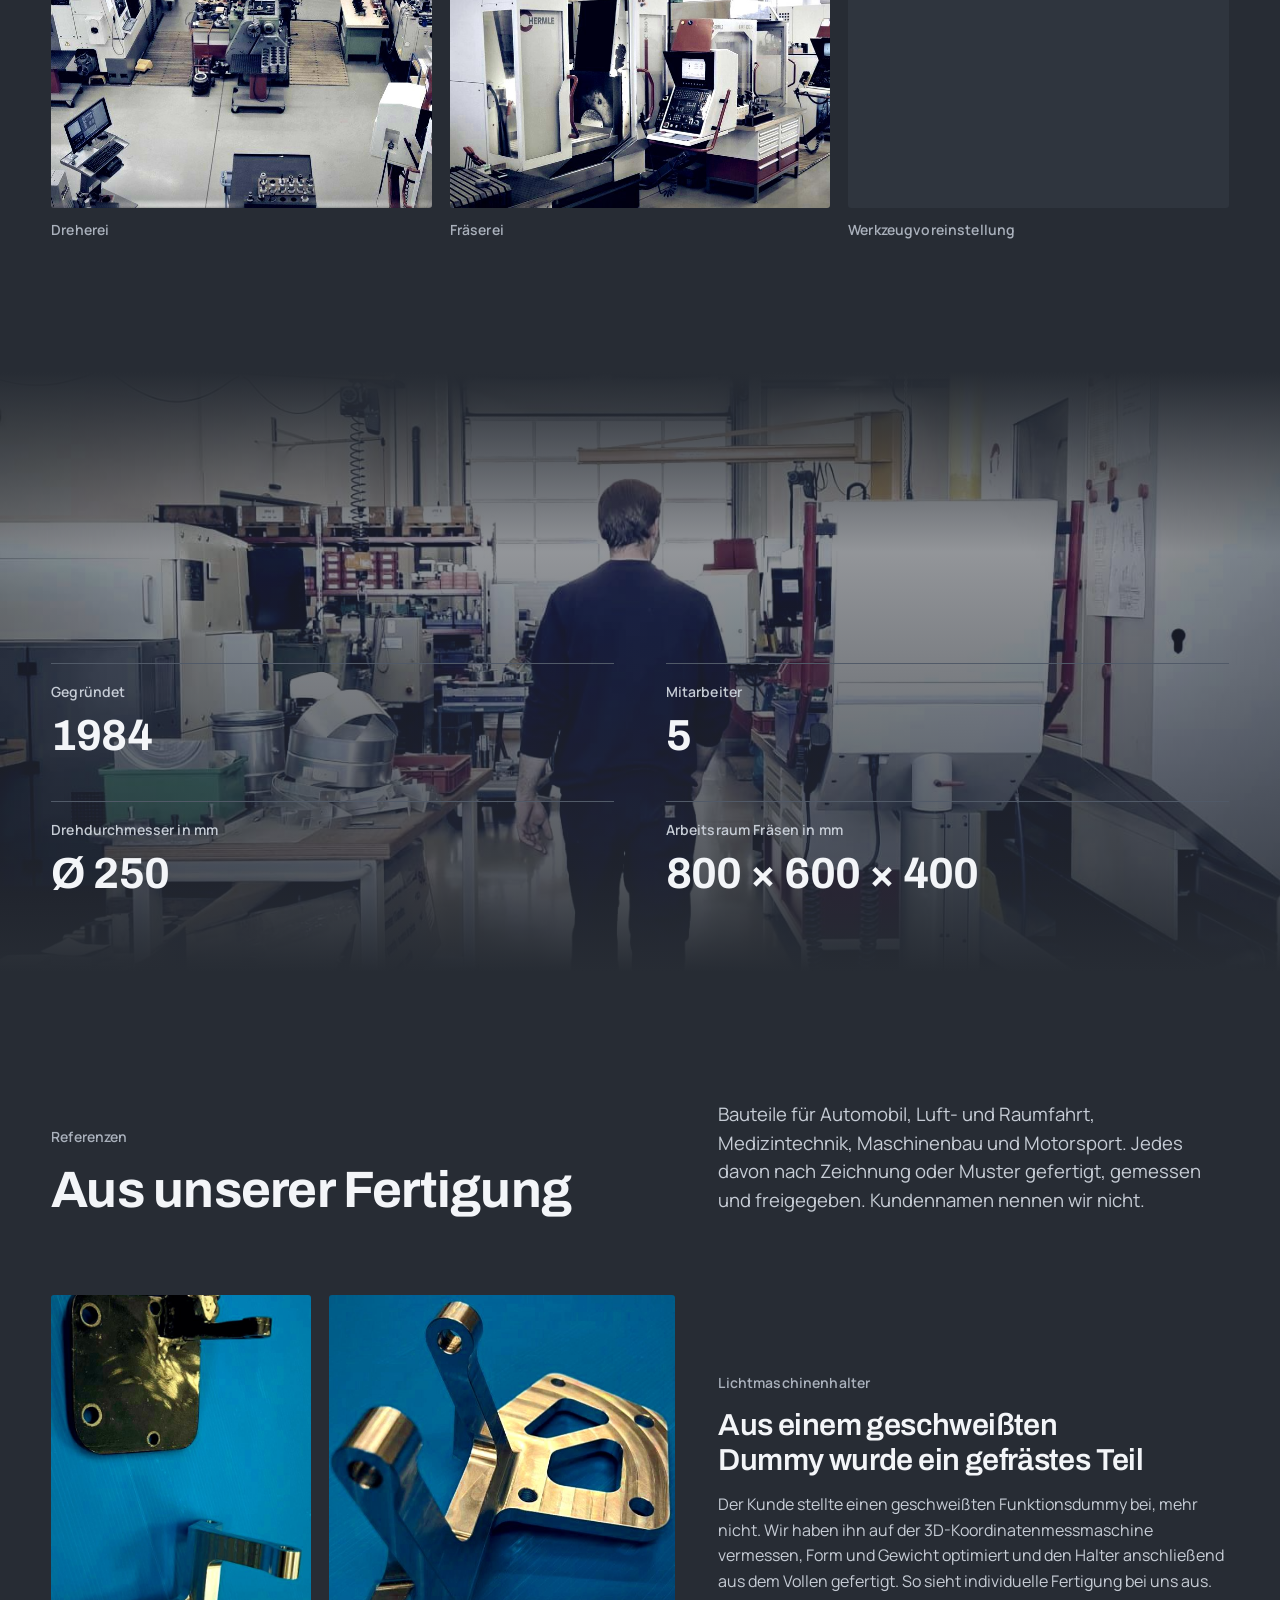
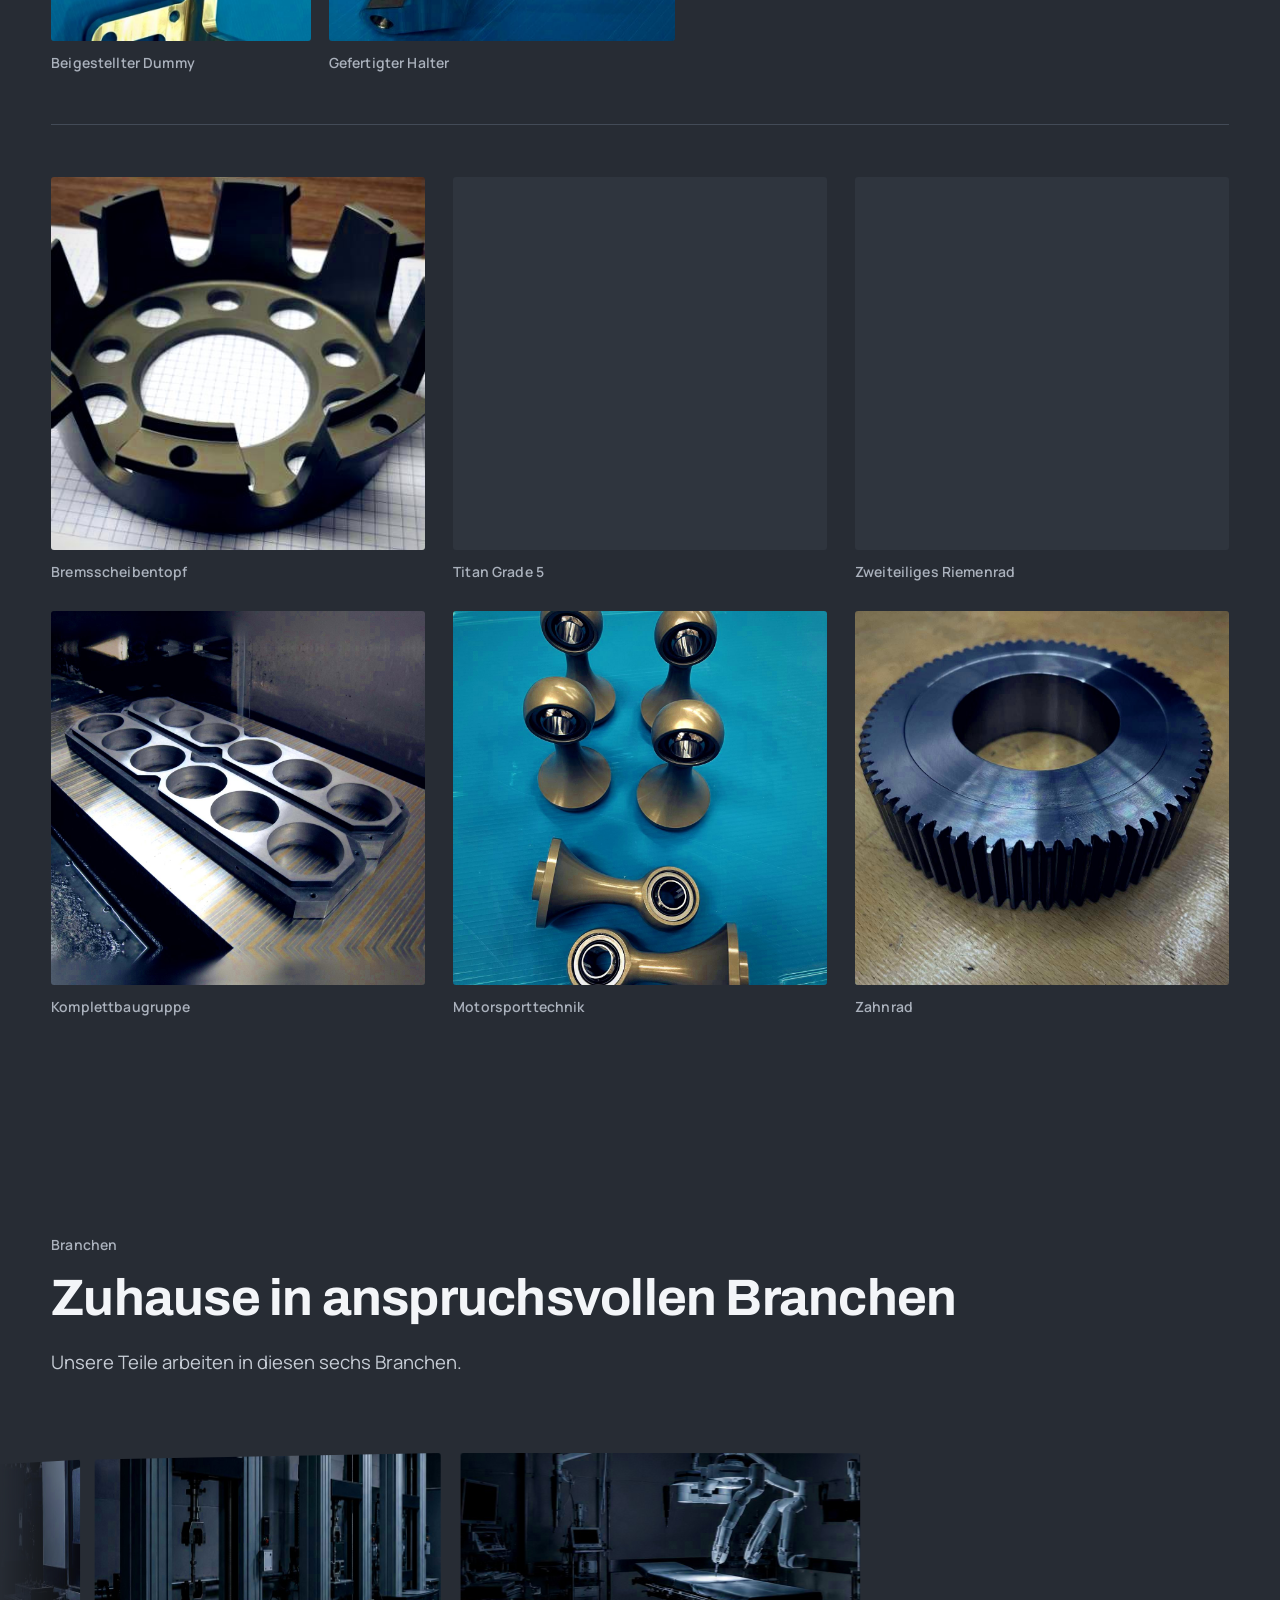
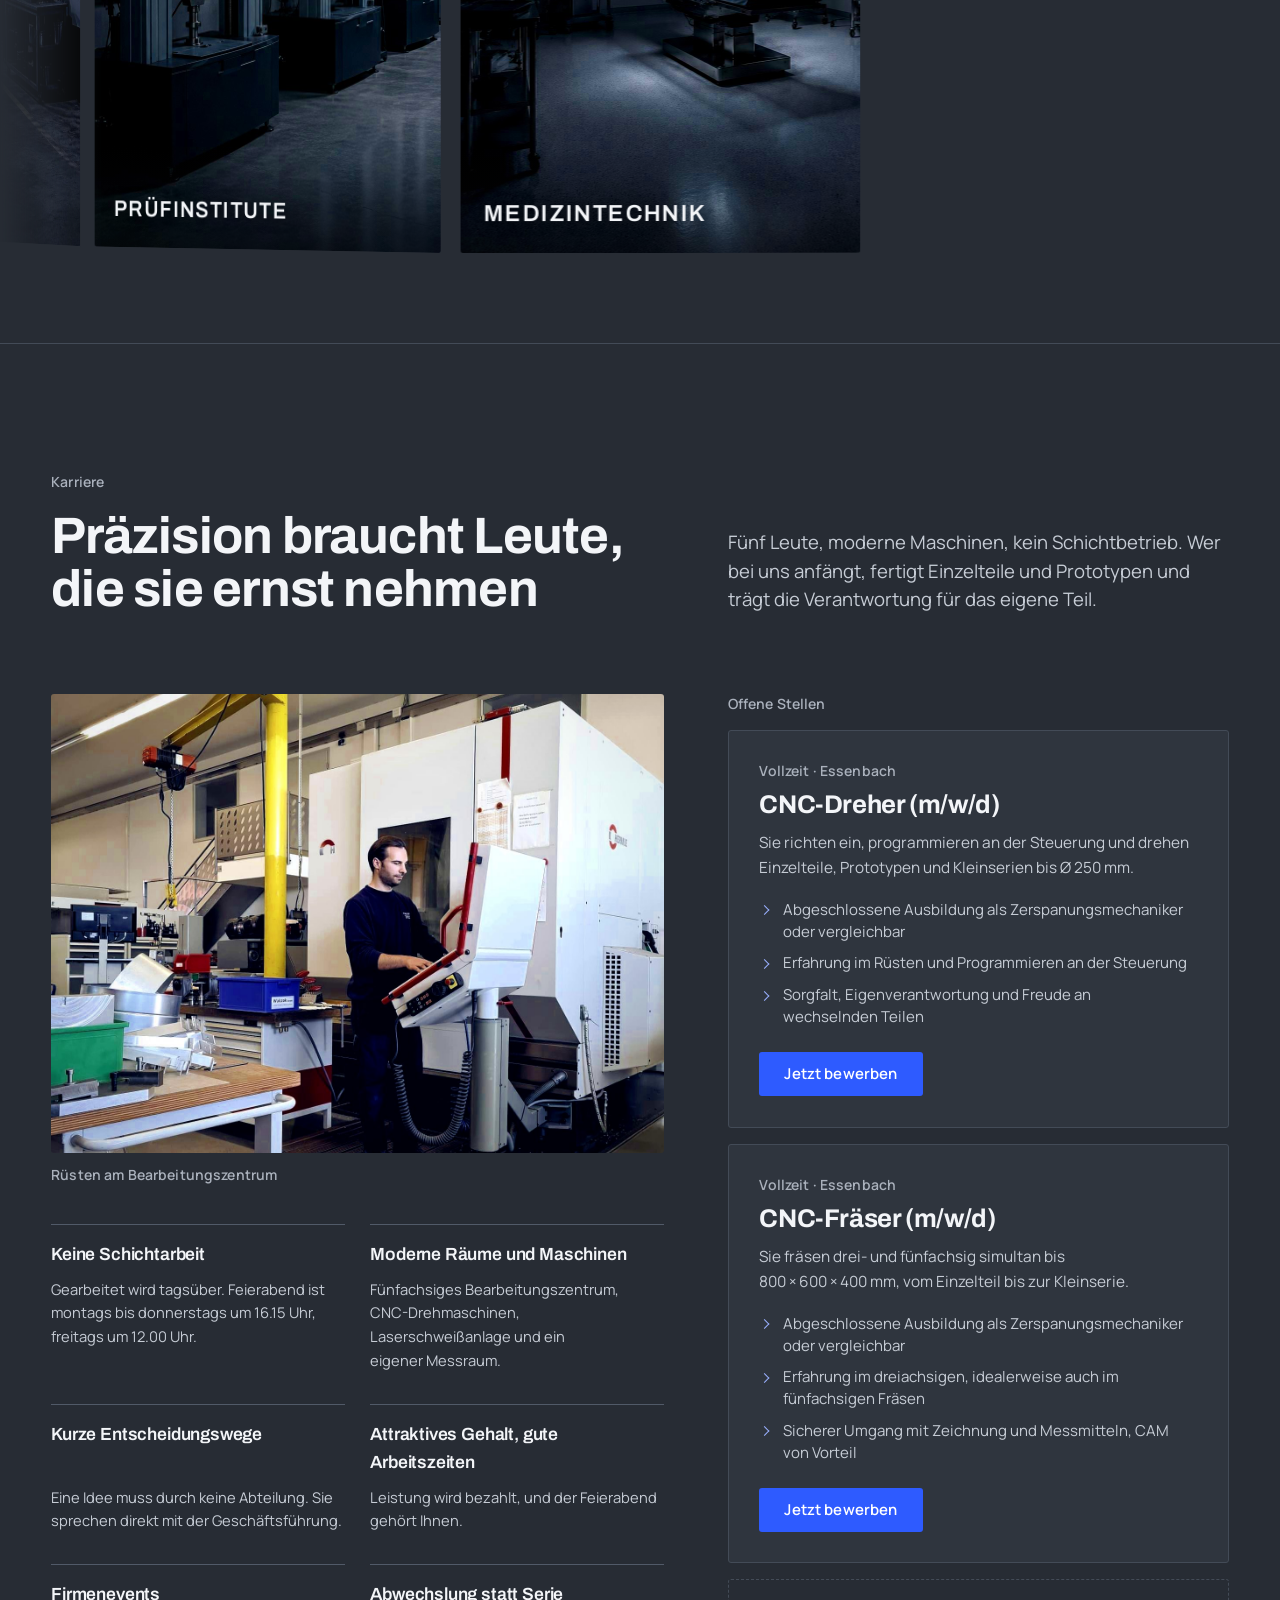
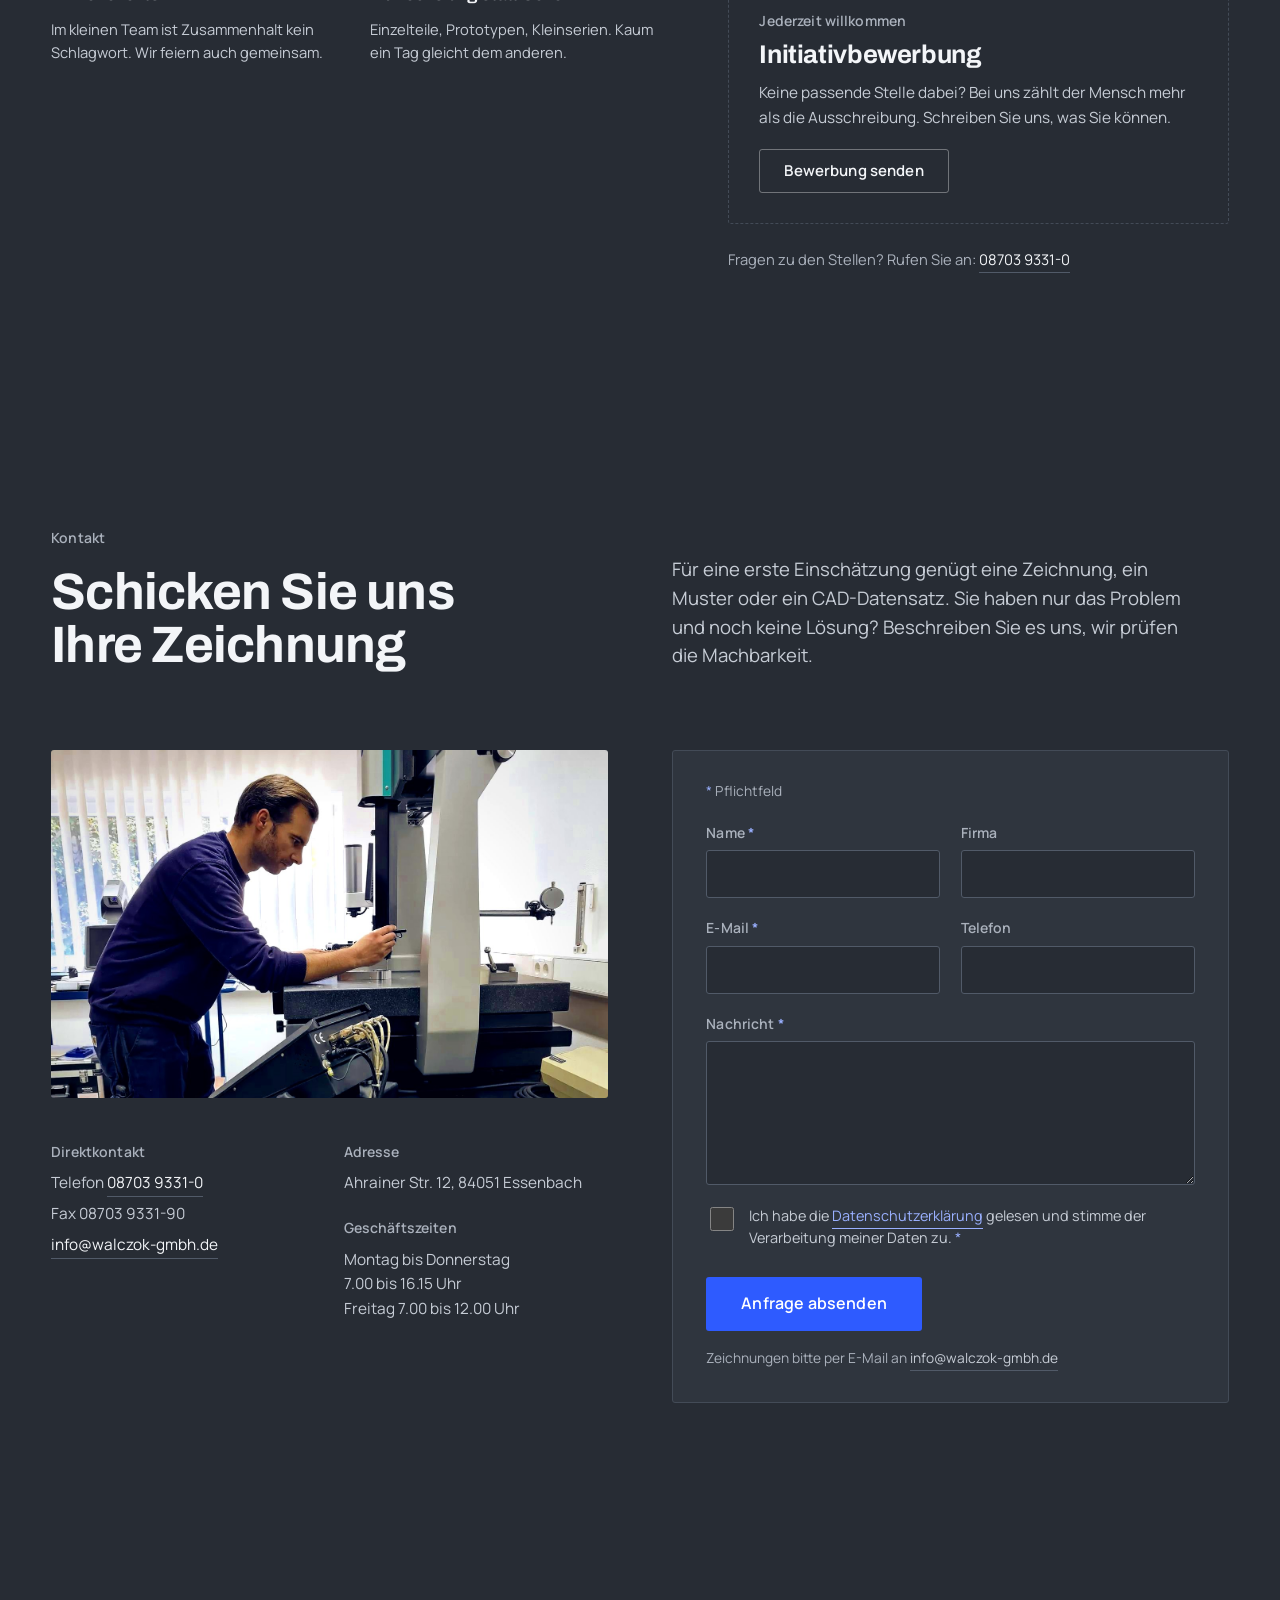
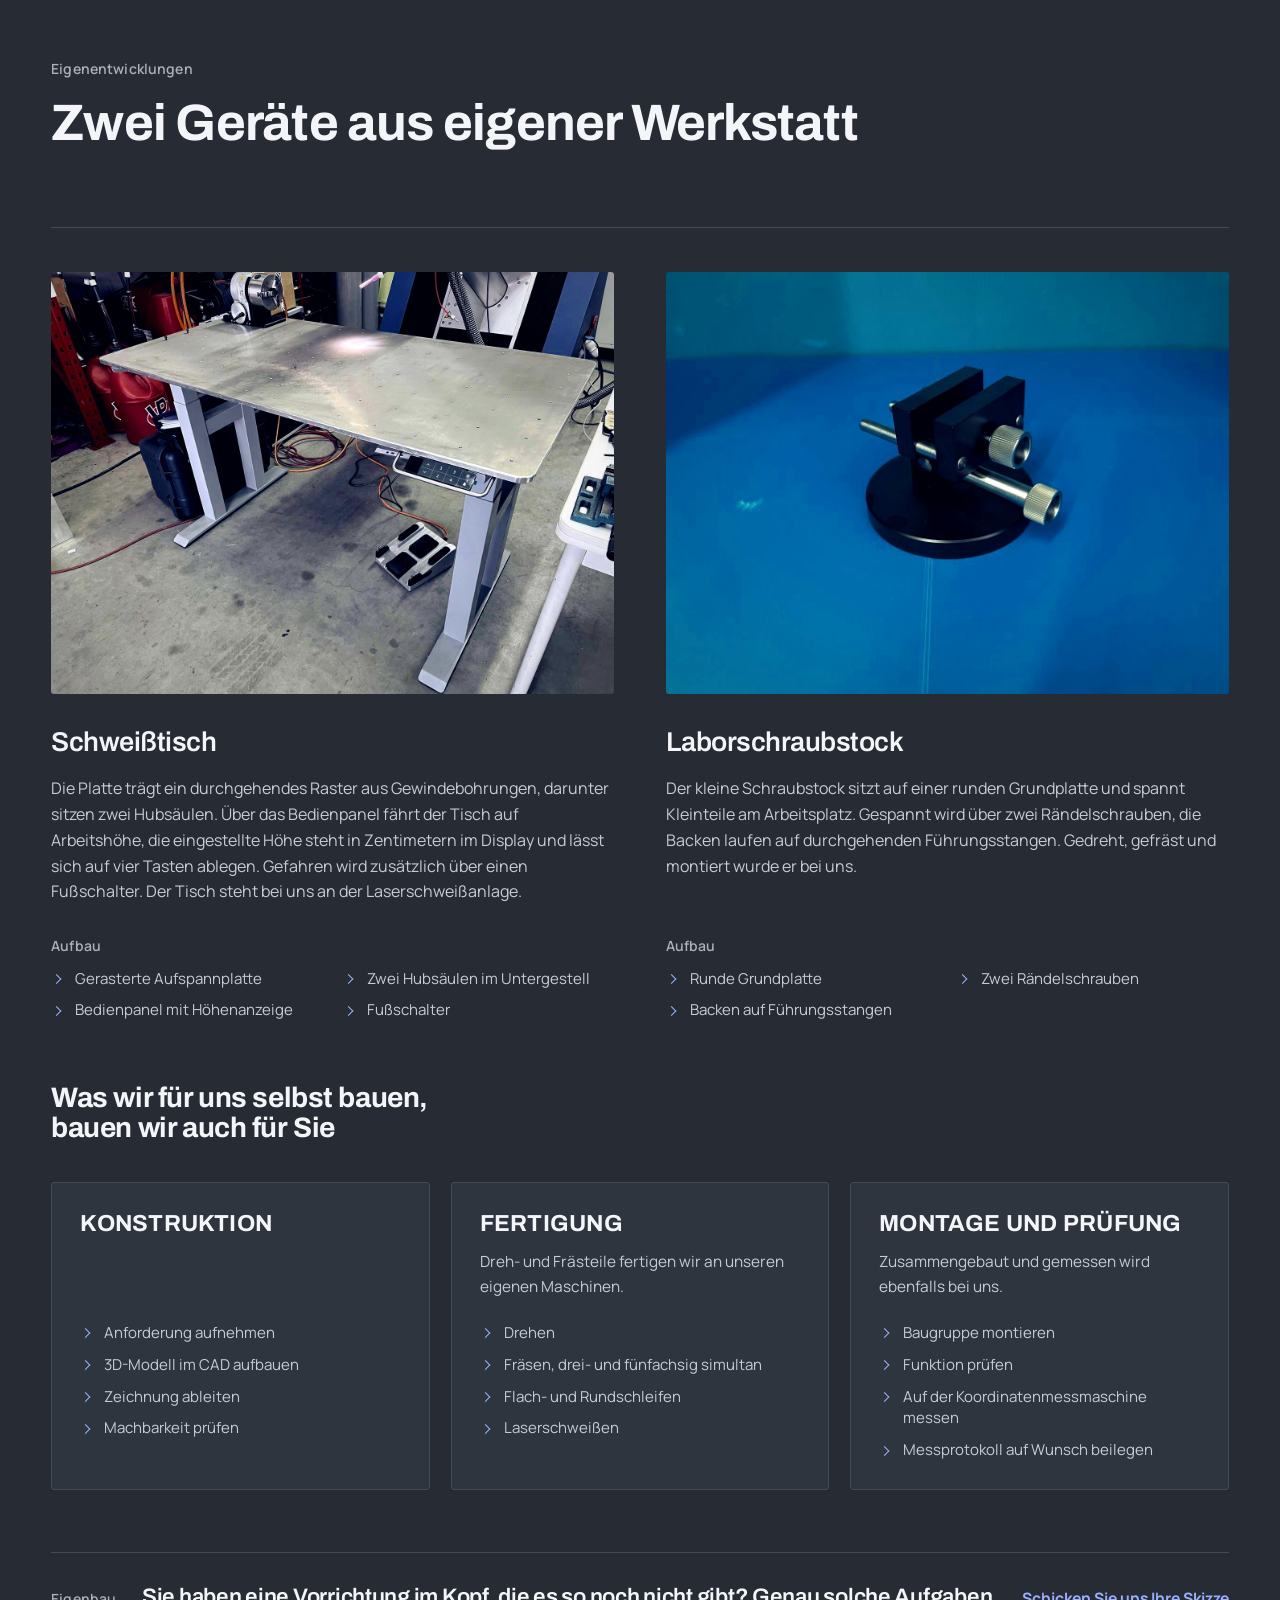
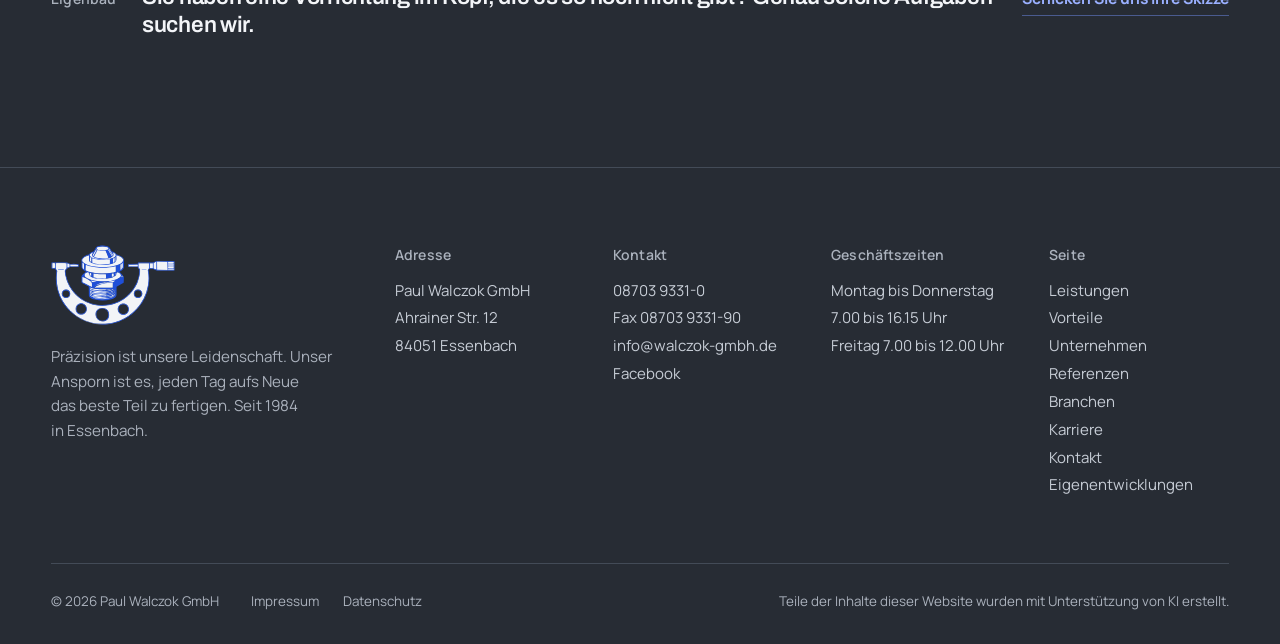
==== commit a254551c: "Logo wie auf dem Patch, dreht beim Scrollen, Buehne im Hero, Seite heller Zweite Runde am 13.11. (Ru" ====
--- a/index.html
+++ b/index.html
@@ -7,7 +7,7 @@
 <meta name="viewport" content="width=device-width, initial-scale=1">
 <title>Paul Walczok GmbH · CNC-Präzisionsteile aus Essenbach bei Landshut</title>
 <meta name="description" content="CNC-Drehen, Fräsen, Schleifen, Laserschweißen und Konstruktion aus Essenbach bei Landshut. Einzelteile, Prototypen und Kleinserien, im eigenen Haus gemessen.">
-<meta name="theme-color" content="#1C2026">
+<meta name="theme-color" content="#272C34">
 <meta name="robots" content="index,follow">
 <link rel="canonical" href="https://www.walczok-gmbh.de/">
 
@@ -31,7 +31,7 @@
 <link rel="preload" as="font" type="font/woff2" href="fonts/xn7gYHE41ni1AdIRggexSg.woff2" crossorigin>
 <link rel="stylesheet" href="fonts/fonts.css?v=20261009">
 <link rel="preload" as="image" href="assets/img/hero-poster.jpg" fetchpriority="high">
-<link rel="stylesheet" href="css/styles.css?v=20261113">
+<link rel="stylesheet" href="css/styles.css?v=20261113b">
 
 <!-- Die versteckten Startzustaende haengen an `.gsap`; die Klasse wird erst gesetzt,
      wenn der GSAP-Stack nachweislich geladen ist. Faellt eine Vendor-Datei aus,
@@ -85,19 +85,27 @@
 <a class="skip" href="#main">Zum Inhalt springen</a>
 
 <!-- ═══════════════════════ KOPFZEILE ═══════════════════════ -->
-<header class="hdr" id="hdr">
+<!-- hdr--buehne: oben auf der Seite stehen Marke und Schriftzug gross und mittig
+     ueber dem Hero und wandern beim Scrollen an ihren Platz links oben
+     (js/main.js, Platz dafuer: .hero__buehne). -->
+<header class="hdr hdr--buehne" id="hdr">
   <div class="hdr__in">
 
     <div class="brand">
       <a class="brand__link" href="#top" aria-label="Paul Walczok GmbH, zum Seitenanfang">
         <!-- Bildmarke aus der Vektordatei des Kunden (Patch der Arbeitskleidung,
-             Hinweise Homepage-2 vom 13.11.2026: das 3D-Logo wirkte "unrund").
-             Linien 1:1 aus der Kundendatei, Koerper im Akzentblau, Linien hell —
-             dieselben Farben wie der Schriftzug daneben. Als SVG bleibt sie in
-             jeder Groesse scharf. Bis 13.11.2026 stand hier ein drehendes
-             3D-Bauteil aus 3d-logo.STEP (siehe Git-Verlauf, tools/logo-sprite/). -->
-        <img class="mark" src="assets/img/logo-mark-vektor.svg?v=20261113" width="139" height="90"
-             alt="" aria-hidden="true" decoding="async">
+             13.11.2026), Optik wie auf dem Patch: heller Koerper, blaue Linien.
+             Zwei Teile, damit sie sich beim Scrollen drehen kann: der Buegel
+             schwenkt um die senkrechte Achse, der Bolzen (Drehteil, sieht aus
+             jeder Richtung gleich aus) bleibt stehen. Der Buegel liegt zweimal
+             da, je eine Haelfte: die Haelfte, die gerade zum Betrachter zeigt,
+             steht vor dem Bolzen, die andere dahinter (js/main.js). Ohne
+             JavaScript steht die Marke einfach still. -->
+        <span class="mark" id="mark" aria-hidden="true">
+          <img class="mark__b mark__b--l" src="assets/img/marke-buegel.svg?v=20261113b" width="139" height="90" alt="" decoding="async">
+          <img class="mark__z" src="assets/img/marke-bolzen.svg?v=20261113b" width="139" height="90" alt="" decoding="async">
+          <img class="mark__b mark__b--r" src="assets/img/marke-buegel.svg?v=20261113b" width="139" height="90" alt="" decoding="async">
+        </span>
         <!-- Rechts neben der Marke der Original-Schriftzug aus der CI des Kunden
              (Hinweise Homepage, 29.09.2026: "genau so, das gehoert zu unserer CI").
              Ausgeschnitten aus assets/img/logo-full.png, Farben unveraendert. Er
@@ -143,6 +151,9 @@
   <div class="hero__veil" aria-hidden="true"></div>
 
   <div class="wrap hero__in">
+    <!-- Platzhalter fuer die grosse Marke (steht selbst in der Kopfzeile und
+         wird von js/main.js hierueber gelegt). Nur auf grossen Bildschirmen. -->
+    <div class="hero__buehne" aria-hidden="true"></div>
     <!-- Geschuetztes Leerzeichen: sonst bricht der Kicker auf dem Handy zwischen
          "seit" und der Jahreszahl um. -->
     <p class="kicker hero__kicker">Zerspanungstechnik · Essenbach · seit&nbsp;1984</p>
@@ -1090,7 +1101,7 @@
     <div class="ftr__grid">
       <div class="ftr__brand">
         <!-- Dieselbe Bildmarke wie in der Kopfzeile (Vektordatei des Kunden). -->
-        <img src="assets/img/logo-mark-vektor.svg?v=20261113" width="139" height="90" loading="lazy" decoding="async"
+        <img src="assets/img/logo-mark-vektor.svg?v=20261113b" width="139" height="90" loading="lazy" decoding="async"
              alt="Bildmarke der Paul Walczok GmbH">
         <p class="ftr__claim">Präzision ist unsere Leidenschaft. Unser Ansporn ist es, jeden Tag aufs Neue das beste Teil zu fertigen. Seit 1984 in Essenbach.</p>
       </div>
@@ -1148,6 +1159,6 @@
 <script src="js/vendor/ScrollTrigger.min.js"></script>
 <script src="js/vendor/SplitText.min.js"></script>
 <script src="js/vendor/lenis.min.js"></script>
-<script src="js/main.js?v=20261113"></script>
+<script src="js/main.js?v=20261113b"></script>
 </body>
 </html>
--- a/css/styles.css
+++ b/css/styles.css
@@ -10,23 +10,25 @@
      dunklen Formular. */
   color-scheme: dark;
 
-  /* 13.11.2026: Kunde (Hinweise Homepage-2) will den Grund nochmal heller.
-     Verlauf: 13.11. #1C2026 / #23272E / #2A2F37 · 09.10. #16191E · 29.09.
-     #111317 · davor #08090B. Die graue Schrift ist dafuer heller geworden
-     (#7E8692 -> #8F97A4), damit sie auf allen drei Flaechen ueber 4,5:1 bleibt. Die RGB-Tripel werden fuer halbtransparente Verlaeufe gebraucht,
+  /* 13.11.2026 (zweite Runde): die Stimmung der Seite soll insgesamt heller
+     sein. Verlauf des Grunds: #272C34 · 13.11. frueh #1C2026 · 09.10. #16191E ·
+     29.09. #111317 · davor #08090B. Graue und blaue Schrift sind mitgewachsen
+     (--muted #AAB1BC, --fg-dim #C6CCD5, --accent-hi #9AB0FF), damit sie auf
+     allen drei Flaechen ueber 4,5:1 bleiben. Auch die Schleier ueber dem
+     Hero-Film und dem Kennzahlen-Foto sind duenner. Die RGB-Tripel werden fuer halbtransparente Verlaeufe gebraucht,
      damit Bildverlaeufe genau in den Grund auslaufen. */
-  --bg:        #1C2026;
-  --bg-rgb:    28, 32, 38;
-  --surface:   #23272E;
-  --surface-rgb: 35, 39, 46;
-  --surface-2: #2A2F37;
+  --bg:        #272C34;
+  --bg-rgb:    39, 44, 52;
+  --surface:   #2F353E;
+  --surface-rgb: 47, 53, 62;
+  --surface-2: #373E48;
   --fg:        #F3F5F8;
-  --fg-dim:    #B4BAC4;
-  --muted:     #8F97A4;
+  --fg-dim:    #C6CCD5;
+  --muted:     #AAB1BC;
   --accent:    #2E5BFF;
-  --accent-hi: #7796FF;
-  --line:      #343A44;
-  --line-2:    #404753;
+  --accent-hi: #9AB0FF;
+  --line:      #434B57;
+  --line-2:    #515A68;
 
   --ff-dis: 'Archivo', 'Helvetica Neue', Arial, sans-serif;
   --ff-txt: 'Manrope', 'Helvetica Neue', Arial, sans-serif;
@@ -233,19 +235,19 @@
 
 /* Marke und Schriftzug (13.11.2026, Hinweise Homepage-2 des Kunden).
 
-   Bildmarke: aus der Vektordatei des Kunden (Patch der Arbeitskleidung),
-   Koerper im Akzentblau, Linien hell. Vorher drehte hier ein 3D-Bauteil aus
-   3d-logo.STEP; der Kunde fand es "unrund" — die strenge Frontansicht machte
-   den Bolzen kantig, im Patch sieht man ihn leicht von oben und rund.
+   Bildmarke: aus der Vektordatei des Kunden (Patch der Arbeitskleidung), Optik
+   wie auf dem Patch — heller Koerper, blaue Linien. Vorher drehte hier ein
+   3D-Bauteil aus 3d-logo.STEP; der Kunde fand es "unrund" (strenge
+   Frontansicht, der Bolzen wirkte kantig).
 
    Schriftzug: der Original-Schriftzug der CI als Dunkel-Version (30.09.2026:
    Band im Akzentblau, weisses Band als blau umrandetes Band mit heller Schrift),
    als Bild, weil die Schrift der Firma keine Webschrift ist.
 
-   Groesse: der Kunde will beides groesser. Es gibt EINE Stellschraube, die
-   Hoehe des Schriftzugs (--wm-h); die Marke steht immer 1,25-mal so hoch, die
-   Breiten folgen den Seitenverhaeltnissen (Marke 139:90, Schriftzug 1047:189).
-   Breakpoints aendern nur --wm-h. */
+   Groesse: es gibt EINE Stellschraube, die Hoehe des Schriftzugs (--wm-h); die
+   Marke steht immer 1,25-mal so hoch, die Breiten folgen den
+   Seitenverhaeltnissen (Marke 139:90, Schriftzug 1047:189). Breakpoints
+   aendern nur --wm-h. */
 /* Mit voller Navigation (ab 1260 px) teilen sich Marke, Schriftzug und sechs
    Menuepunkte eine Zeile. Der Schriftzug waechst deshalb mit der Breite:
    41 px bei 1260, 54 px bei 1380, 58 px ab rund 1410 (gemessen, mit 2 px Luft).
@@ -255,9 +257,62 @@
    ebenfalls nach oben. Der Abstand kommt von .brand. */
 .brand__link { display: flex; align-items: center; gap: inherit; }
 .mark {
-  display: block; flex: none;
-  height: calc(var(--wm-h) * 1.25); width: auto; max-width: none;
-}
+  display: block; flex: none; position: relative;
+  height: calc(var(--wm-h) * 1.25); aspect-ratio: 139.02 / 89.82;
+}
+img.mark { width: auto; max-width: none; }        /* Unterseiten: ein Bild */
+/* Startseite: drei deckungsgleiche Ebenen. Der Buegel dreht um die senkrechte
+   Achse durch die Bolzenmitte (41,19 % der Breite), mit etwas Perspektive. Die
+   beiden Buegelbilder zeigen je eine Haelfte und ueberlappen an der Achse um
+   einen Hauch, damit dort keine Naht steht. Welche Haelfte vorn liegt, setzt
+   js/main.js ueber data-vorn; in Ruhe (0 Grad) ist es gleichgueltig. */
+.mark > img { position: absolute; inset: 0; display: block; width: 100%; height: 100%; max-width: none; }
+/* Die Buegelbilder sind doppelt so gross angelegt und per scale(.5) auf die
+   Marke gebracht: der Browser zeichnet gedrehte Ebenen in ihrer Layoutgroesse
+   vor, und auf der Buehne (Marke bis 2,2-fach vergroessert) waeren sie sonst
+   unscharf. Die Verschiebungen holen die Drehachse (41,19 % der Markenbreite,
+   halbe Hoehe) in den Ursprung; Prozentwerte beziehen sich auf das doppelt so
+   grosse Bild, deshalb die halben Zahlen. */
+.mark > .mark__b {
+  z-index: 1;
+  inset: 0 auto auto 0; width: 200%; height: 200%;
+  transform-origin: 0 0;
+  transform: translate(20.595%, 25%) perspective(calc(var(--wm-h) * 11)) rotateY(var(--dreh, 0deg))
+             translate(-20.595%, -25%) scale(.5);
+}
+.mark__b--l { clip-path: inset(0 58.5% 0 0); }
+.mark__b--r { clip-path: inset(0 0 0 40.9%); }
+.mark__z { z-index: 2; }
+.mark[data-vorn="l"] .mark__b--l,
+.mark[data-vorn="r"] .mark__b--r { z-index: 3; }
+
+/* Buehne (nur Startseite, .hdr--buehne): oben auf der Seite stehen Marke und
+   Schriftzug gross und mittig ueber dem Hero, beim Scrollen wandern sie an
+   ihren Platz links oben. js/main.js rechnet Lage und Groesse aus dem Platz,
+   den .hero__buehne freihaelt, und setzt nur transform. Bis das Skript
+   gemessen hat, bleibt das Paar unsichtbar, sonst spraenge es beim Laden von
+   links oben in die Mitte. Faellt das Skript aus, zeigt .no-anim es wieder. */
+.brand__link { transform-origin: 0 0; }
+.hero__buehne { display: none; }
+@media (min-width: 1100px) and (min-height: 680px) {
+  .js .hdr--buehne .brand__link { opacity: 0; }
+  .js .hdr--buehne.is-bereit .brand__link,
+  .no-anim .hdr--buehne .brand__link { opacity: 1; transition: opacity .35s var(--ease); }
+  .hero__buehne { display: block; height: clamp(96px, 15vh, 170px); margin-bottom: 14px; }
+  /* Die Buehne braucht Hoehe. Damit Ueberschrift, Text und Knoepfe trotzdem im
+     ersten Bild bleiben, richtet sich die Ueberschrift hier auch nach der
+     Fensterhoehe (auf einem 1080er Bildschirm bleibt sie wie zuvor), und die
+     Abstaende sind etwas knapper.
+     (body davor: die Grundregeln des Hero stehen weiter unten in der Datei und
+     wuerden sonst gewinnen.) */
+  body .hero { padding-top: calc(var(--hh) + 4px); padding-bottom: clamp(22px, 3.4vh, 80px); }
+  body .hero__h1 { margin-top: 14px; font-size: clamp(2.85rem, min(7.4vw, 9.4vh), 6.4rem); }
+  body .hero__sub { margin-top: clamp(14px, 2.4vh, 28px); }
+  body .hero__act { margin-top: clamp(18px, 3vh, 38px); }
+  body .hero__proof { margin-top: clamp(20px, 3.4vh, 56px); padding-top: clamp(14px, 2vh, 22px); }
+}
+/* Bei offenem Klappmenue steht das Paar immer an seinem Platz in der Leiste. */
+.hdr.is-navopen .brand__link { transform: none !important; }
 .brand__wm { display: block; flex: none; height: var(--wm-h); width: auto; max-width: none; }
 
 /* Sechs Eintraege plus Knopf brauchen mehr Platz als die frueheren vier, die
@@ -317,14 +372,14 @@
 .hero__veil {
   position: absolute; inset: 0; z-index: 1;
   background:
-    linear-gradient(180deg, rgba(var(--bg-rgb), .70) 0%, rgba(var(--bg-rgb), .15) 24%, rgba(var(--bg-rgb), .15) 62%, rgba(var(--bg-rgb), .55) 86%, var(--bg) 100%),
-    linear-gradient(90deg, rgba(var(--bg-rgb), .84) 0%, rgba(var(--bg-rgb), .68) 30%, rgba(var(--bg-rgb), .28) 56%, rgba(var(--bg-rgb), .04) 80%, rgba(var(--bg-rgb), 0) 100%);
+    linear-gradient(180deg, rgba(var(--bg-rgb), .58) 0%, rgba(var(--bg-rgb), .10) 24%, rgba(var(--bg-rgb), .10) 62%, rgba(var(--bg-rgb), .50) 86%, var(--bg) 100%),
+    linear-gradient(90deg, rgba(var(--bg-rgb), .78) 0%, rgba(var(--bg-rgb), .60) 30%, rgba(var(--bg-rgb), .22) 56%, rgba(var(--bg-rgb), .02) 80%, rgba(var(--bg-rgb), 0) 100%);
 }
 /* Auf dem Handy steht der Text ueber die ganze Breite, es gibt kein freies
    Rechts. Dort bleibt die Abdunklung flaechig. */
 @media (max-width: 700px) {
   .hero__veil {
-    background: linear-gradient(180deg, rgba(var(--bg-rgb), .78) 0%, rgba(var(--bg-rgb), .42) 30%, rgba(var(--bg-rgb), .70) 70%, var(--bg) 100%);
+    background: linear-gradient(180deg, rgba(var(--bg-rgb), .70) 0%, rgba(var(--bg-rgb), .38) 30%, rgba(var(--bg-rgb), .64) 70%, var(--bg) 100%);
   }
 }
 .hero__in { position: relative; z-index: 2; }
@@ -826,7 +881,7 @@
 .stats__bg img { width: 100%; height: 100%; object-fit: cover; }
 .stats__bg::after {
   content: ''; position: absolute; inset: 0;
-  background: linear-gradient(180deg, var(--bg) 0%, rgba(var(--bg-rgb), .62) 30%, rgba(var(--bg-rgb), .86) 82%, var(--bg) 100%);
+  background: linear-gradient(180deg, var(--bg) 0%, rgba(var(--bg-rgb), .50) 30%, rgba(var(--bg-rgb), .78) 82%, var(--bg) 100%);
 }
 .stats__in { position: relative; z-index: 1; }
 /* Zwei mal zwei statt vier nebeneinander: nur so tragen alle vier Kennzahlen
@@ -906,7 +961,7 @@
   transition: border-color .25s var(--ease), background-color .25s var(--ease);
 }
 .f textarea { resize: vertical; min-height: 128px; }
-.f input:hover, .f textarea:hover { border-color: #4A5260; }
+.f input:hover, .f textarea:hover { border-color: #5C6675; }
 .f input:focus, .f textarea:focus { border-color: var(--accent); outline-offset: 1px; }
 .f input[aria-invalid="true"], .f textarea[aria-invalid="true"] { border-color: #FF6B6B; }
 /* Die native Checkbox kennt keinen roten Rahmen: der Fehler zeigt sich als Ring. */
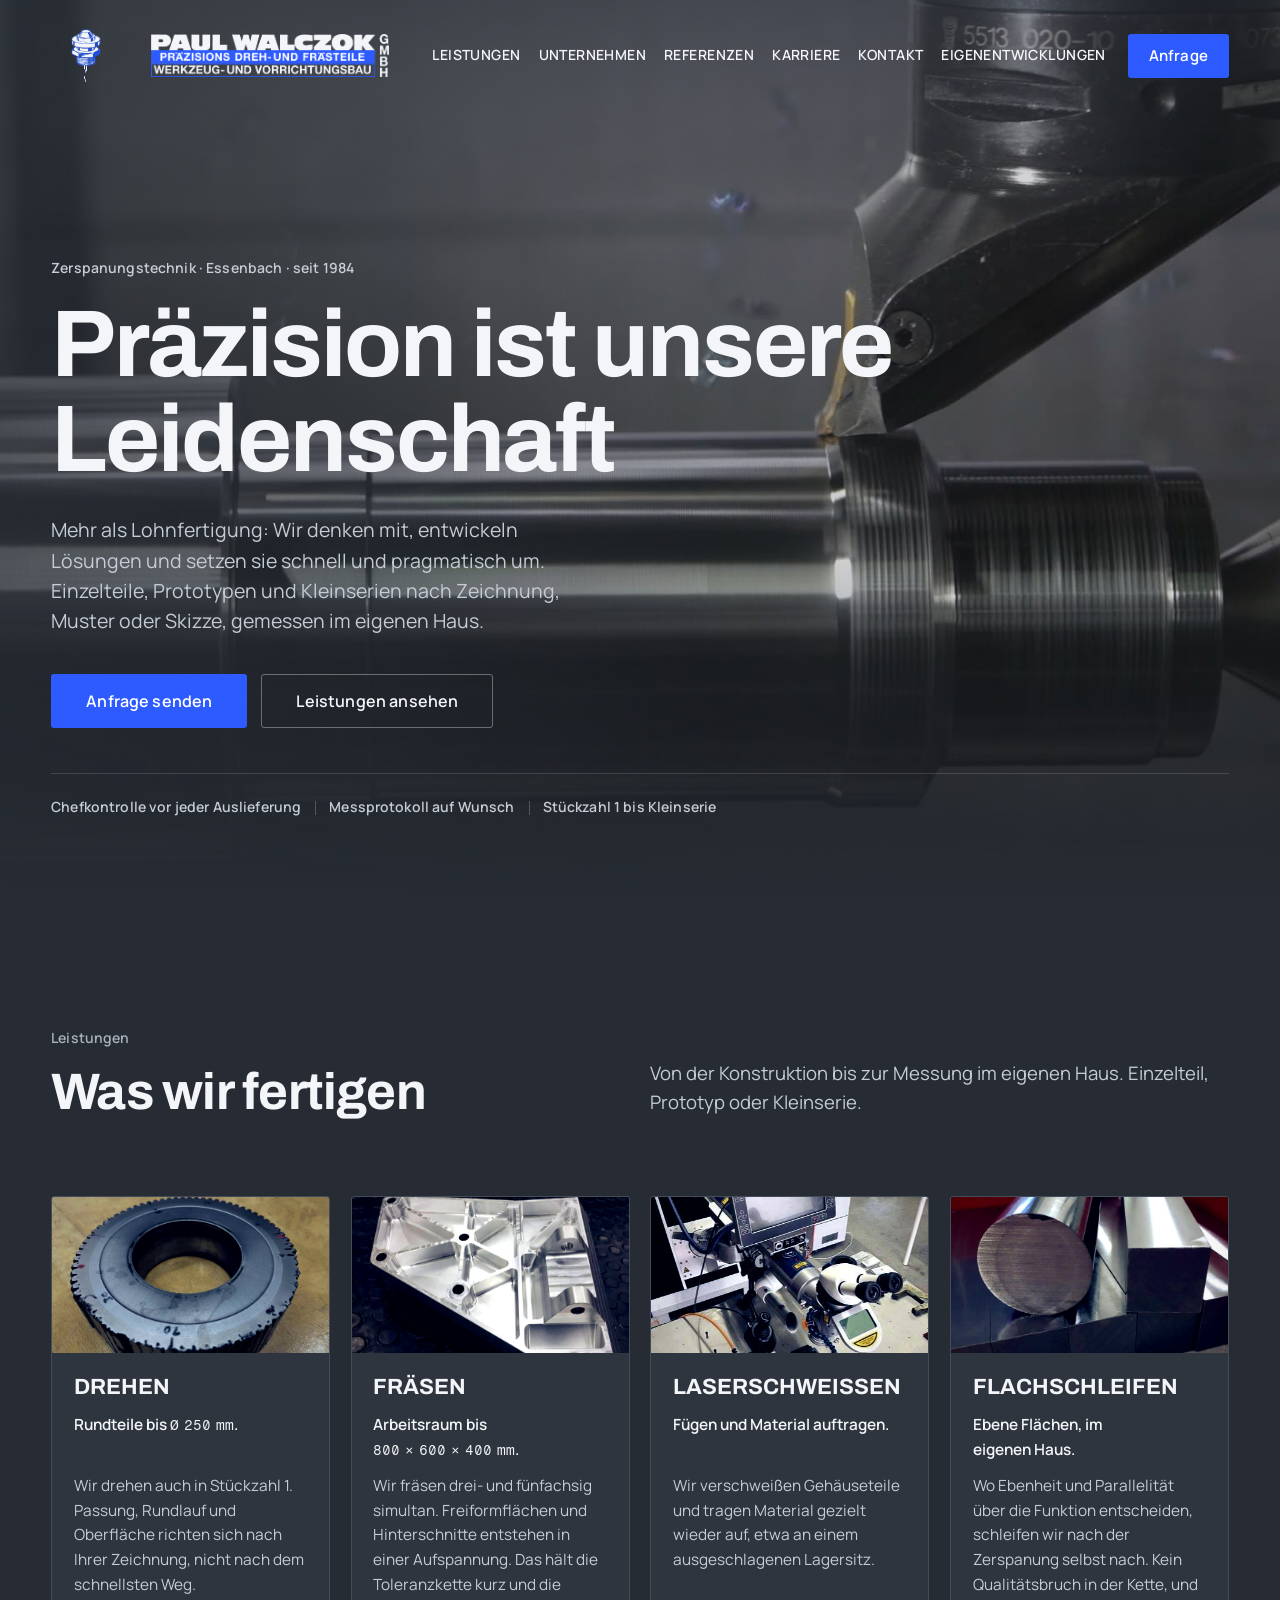
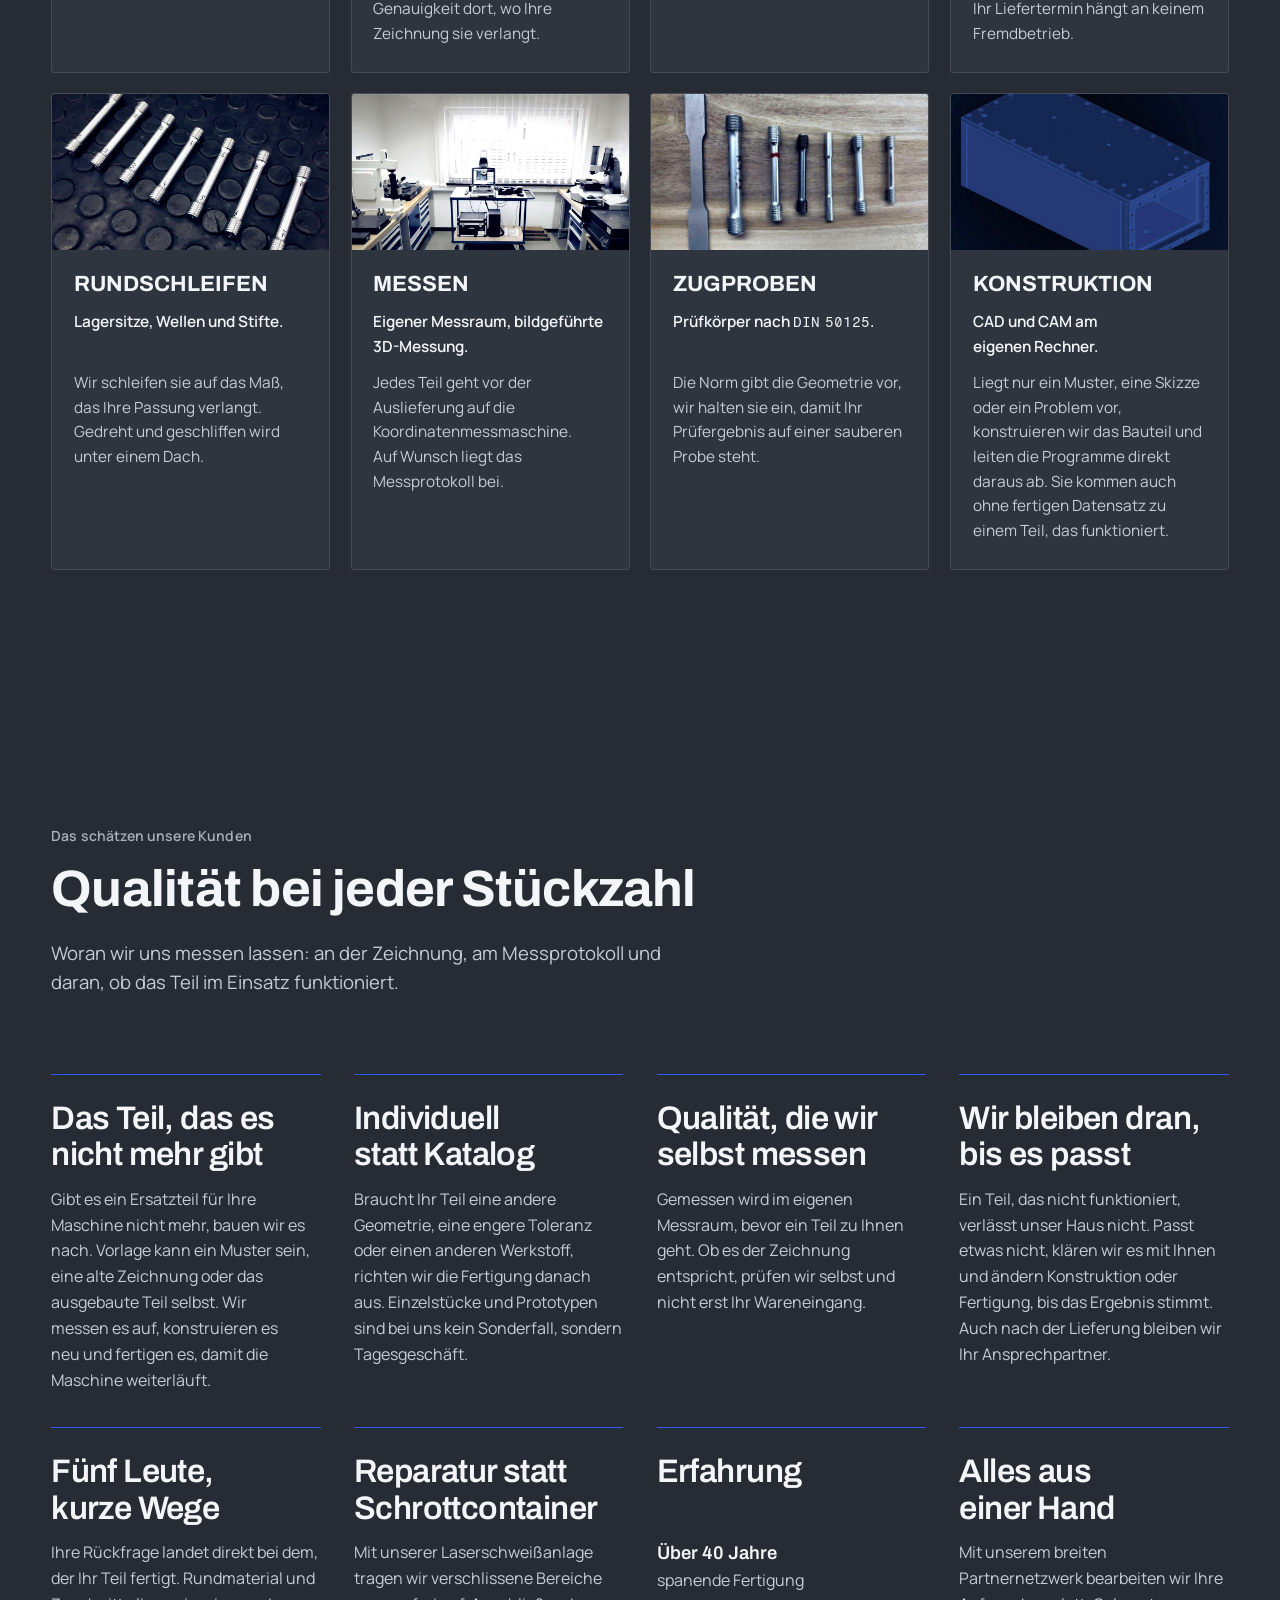
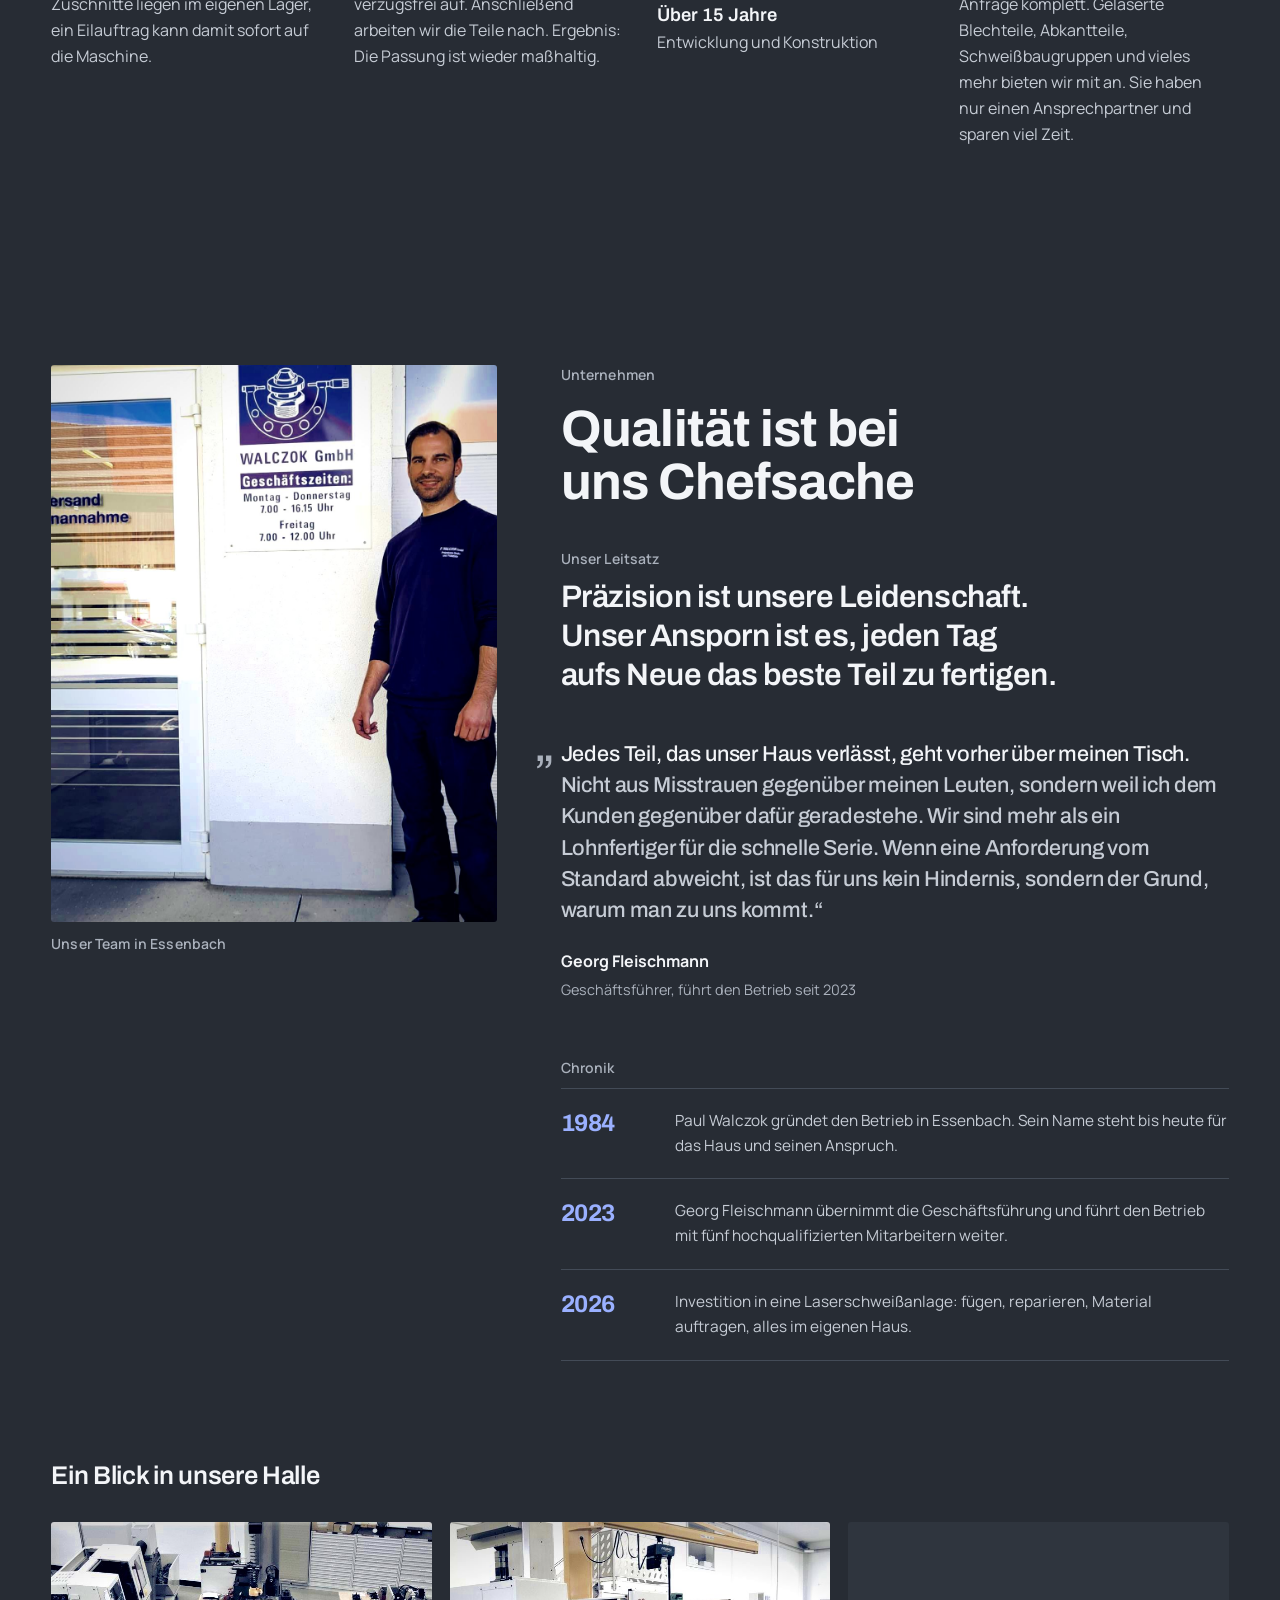
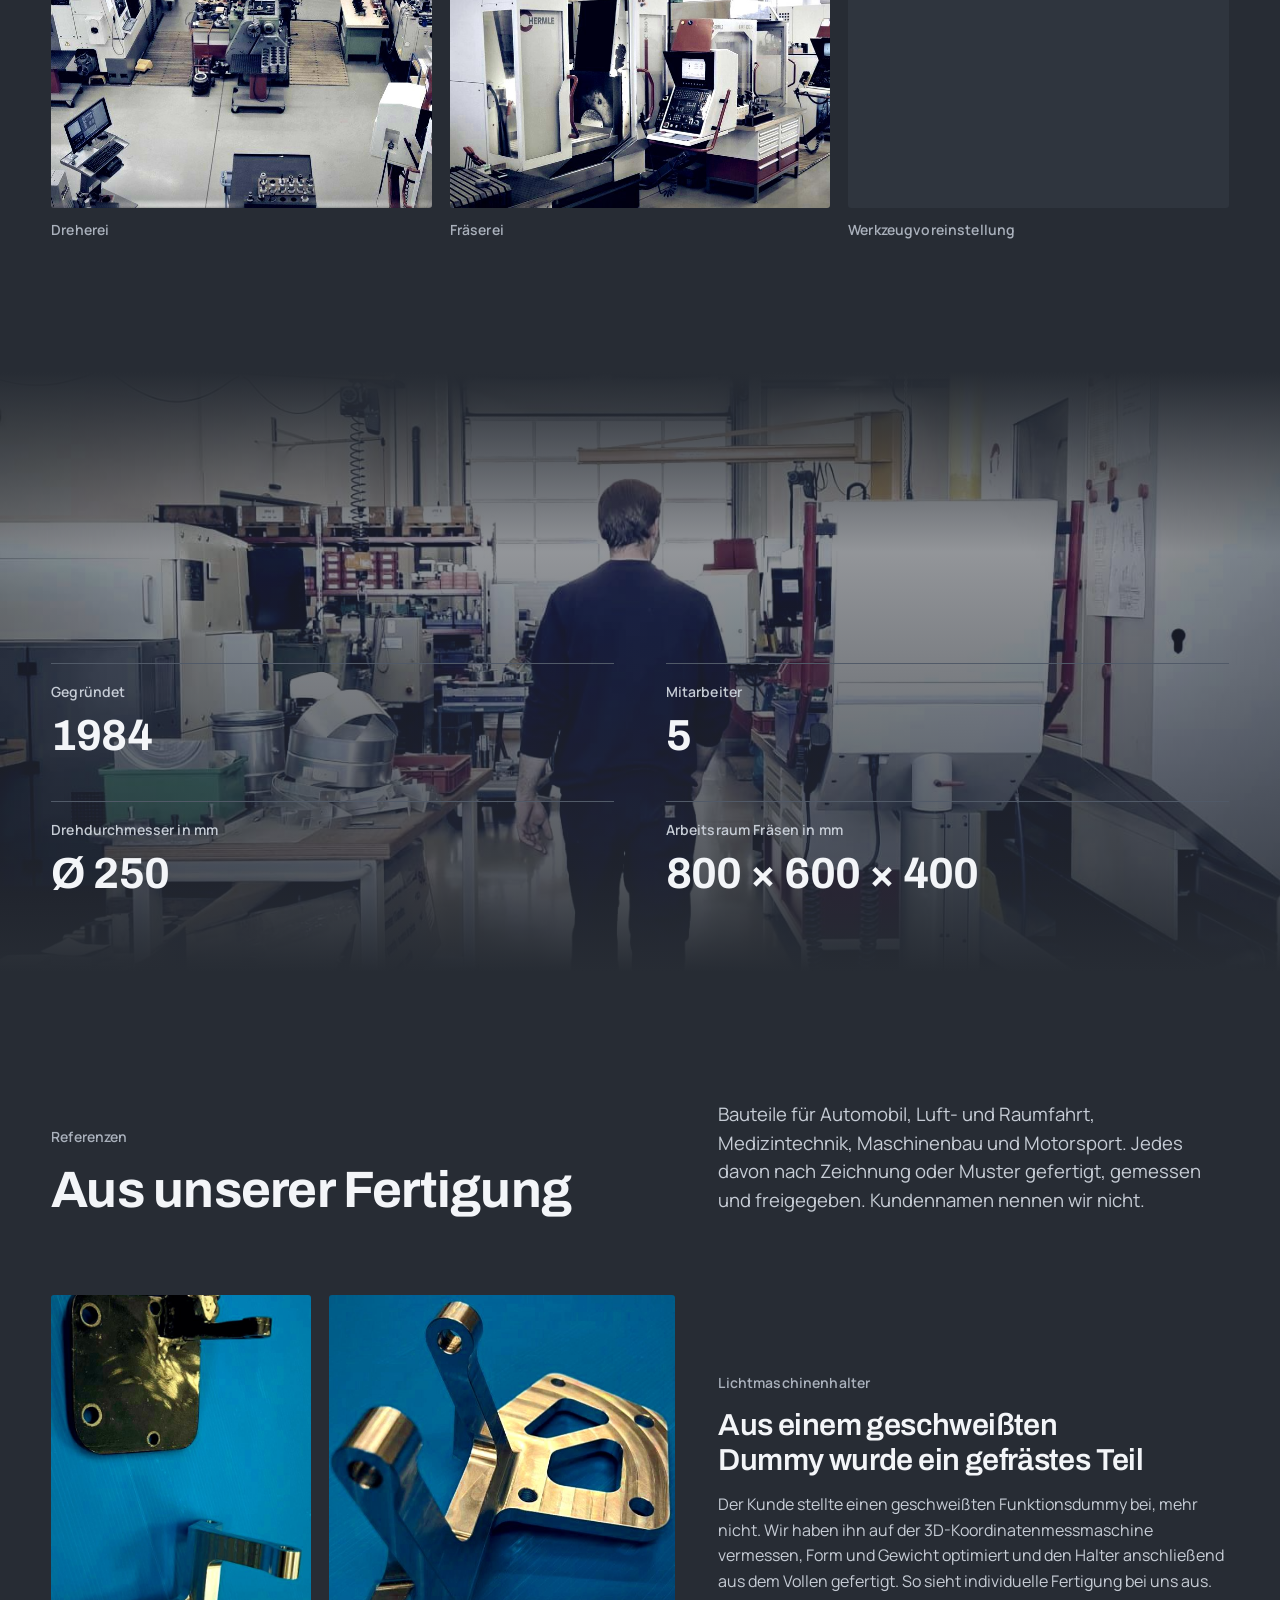
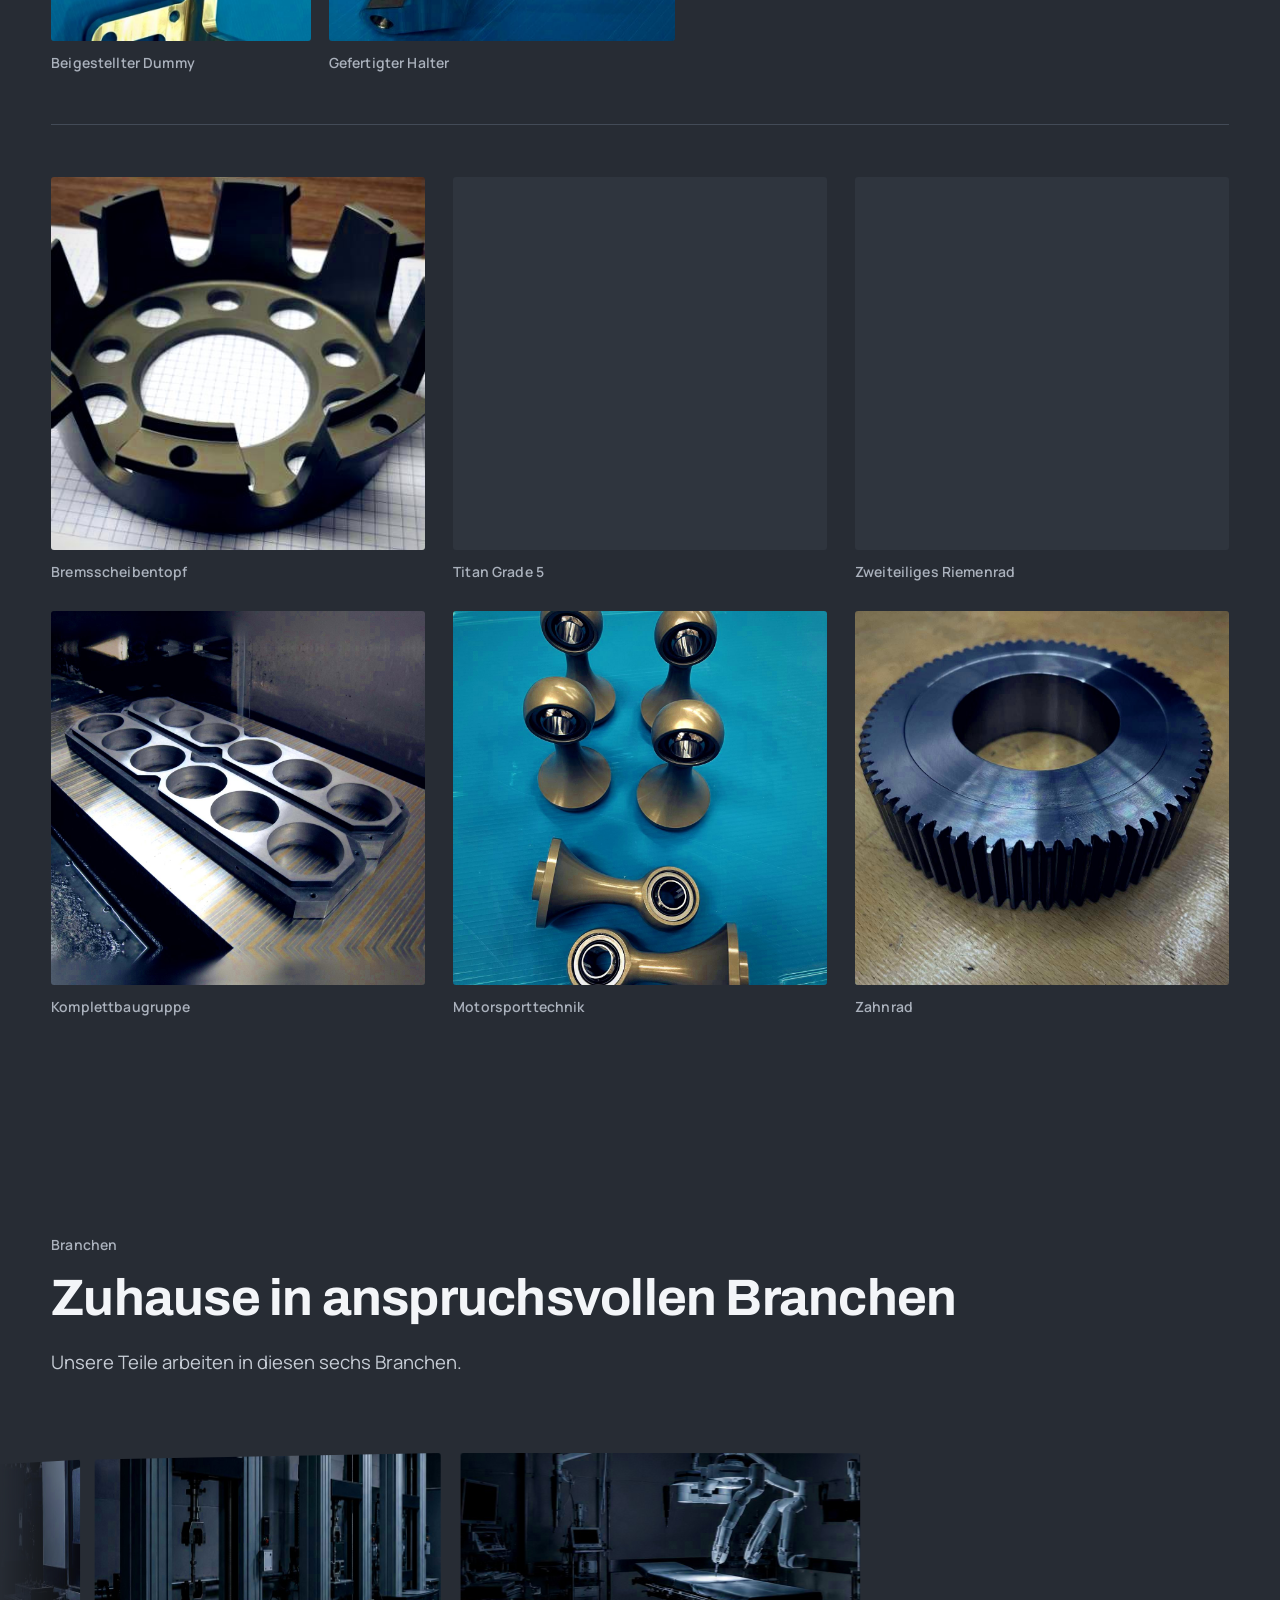
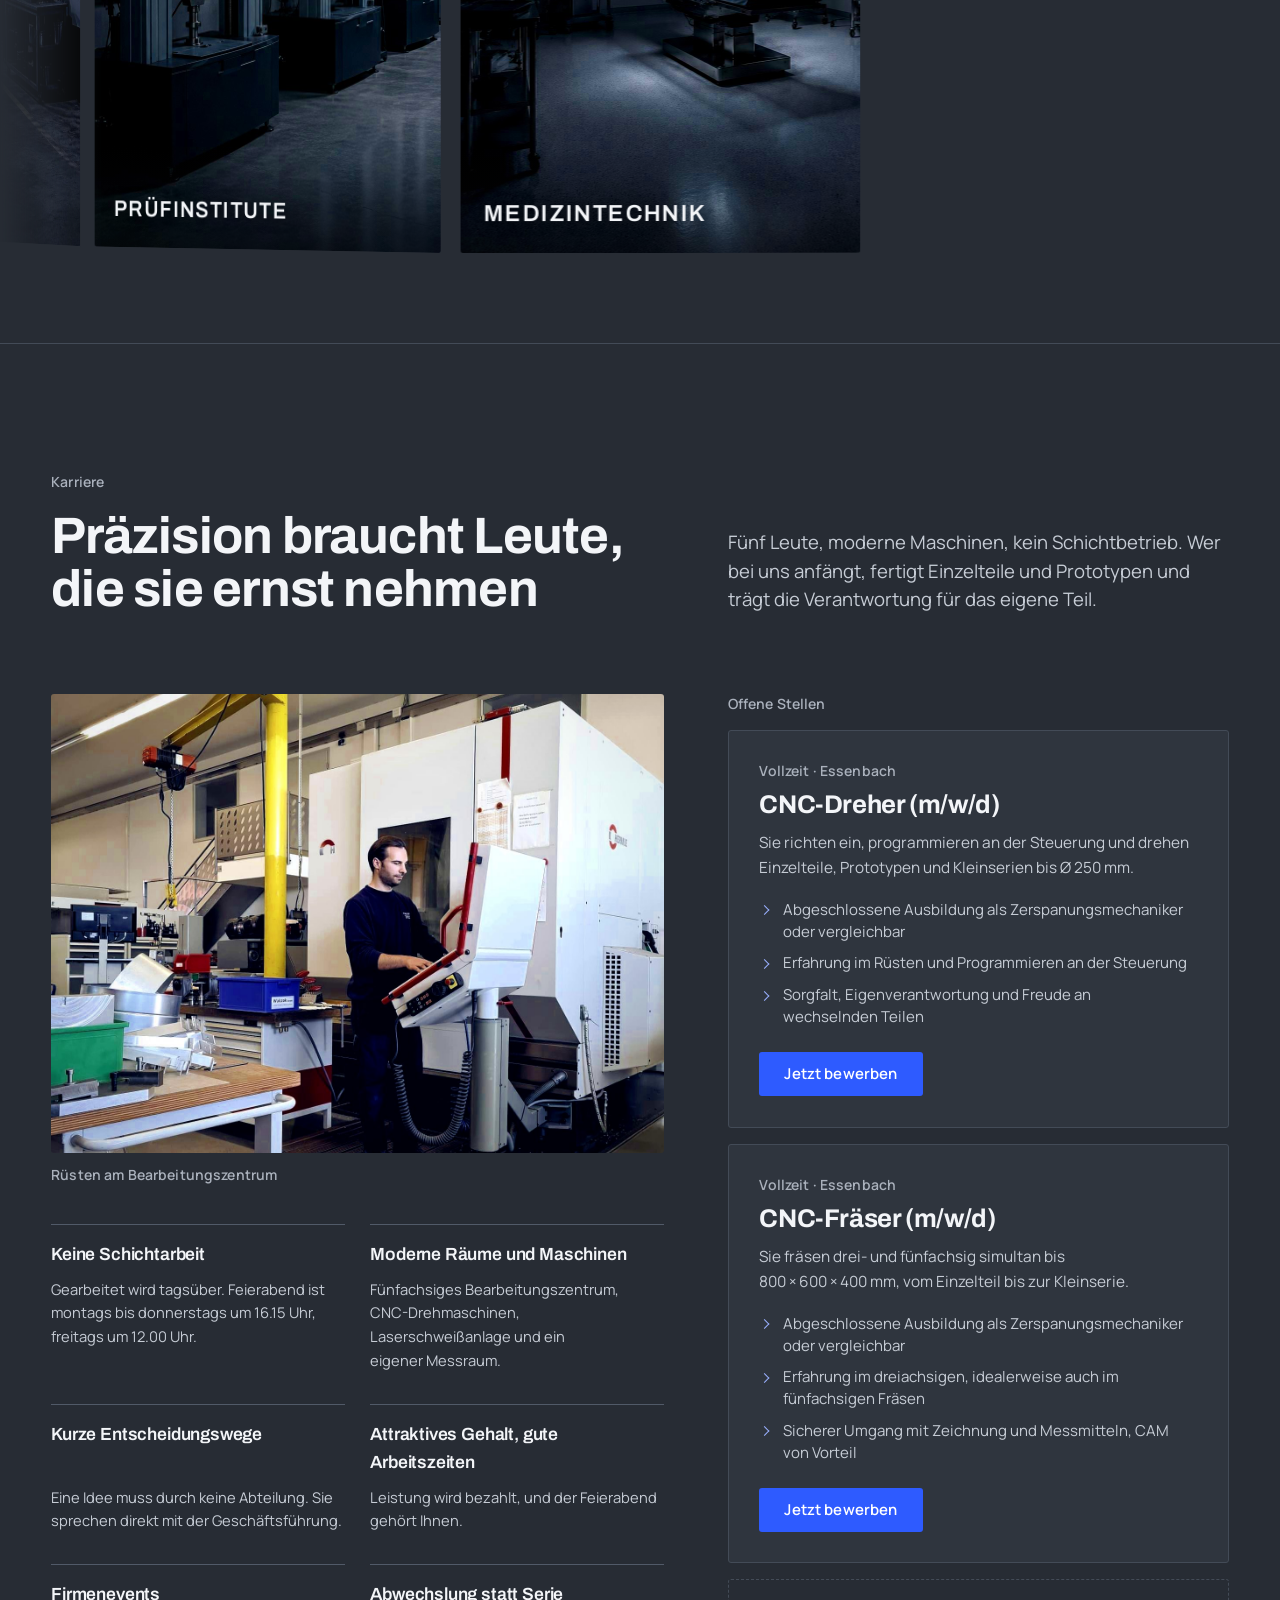
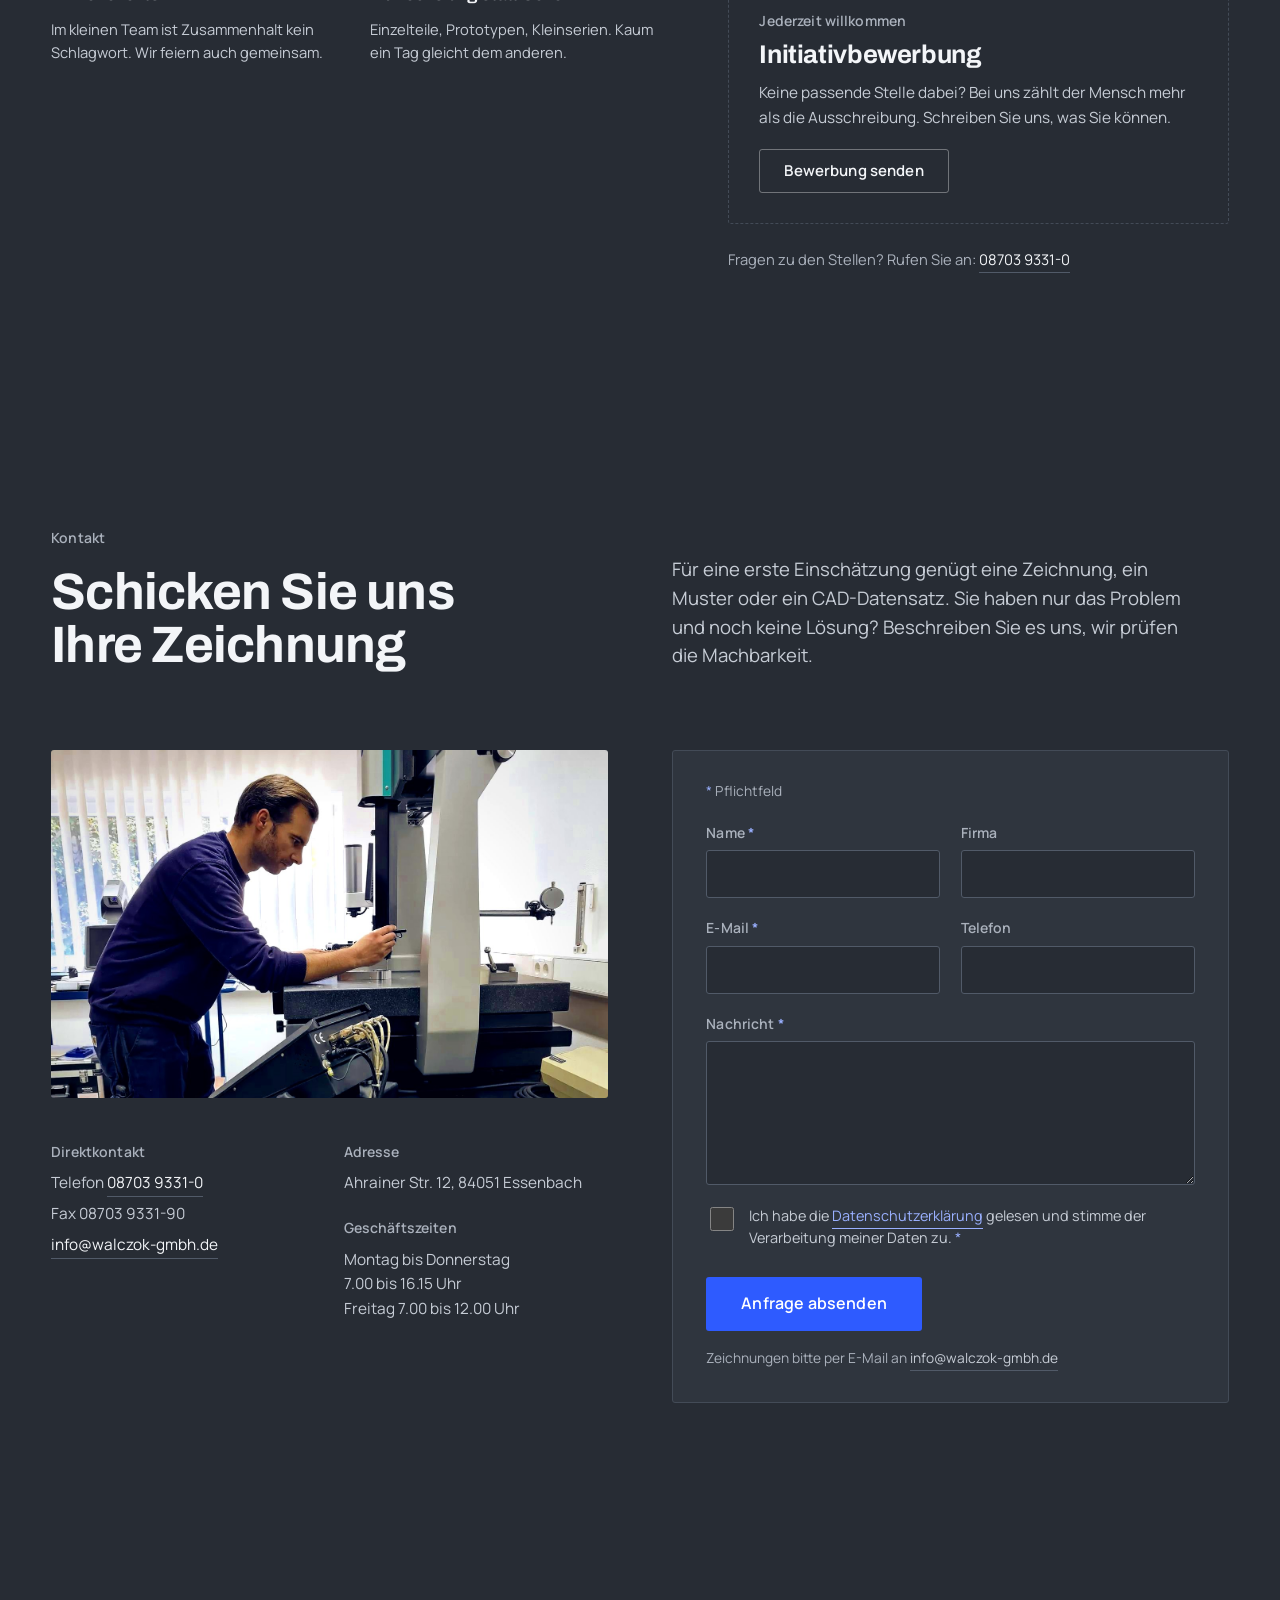
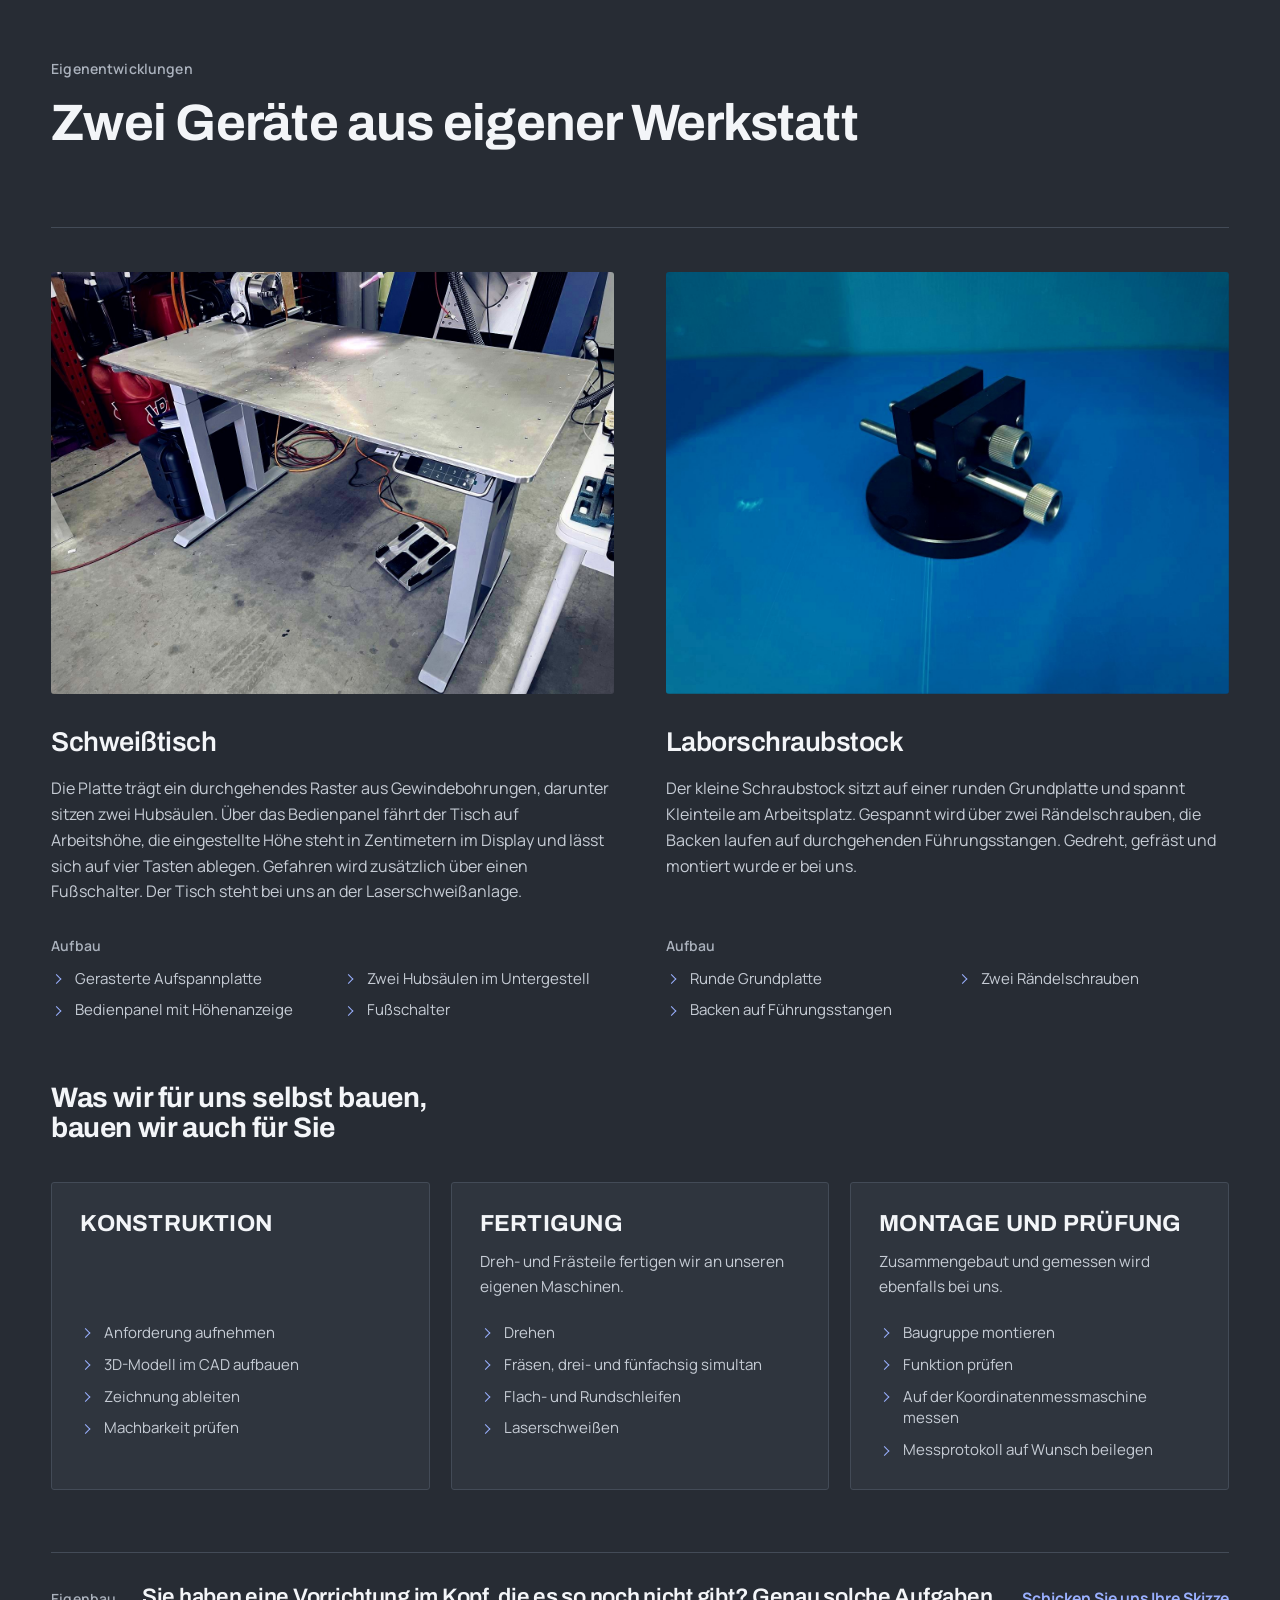
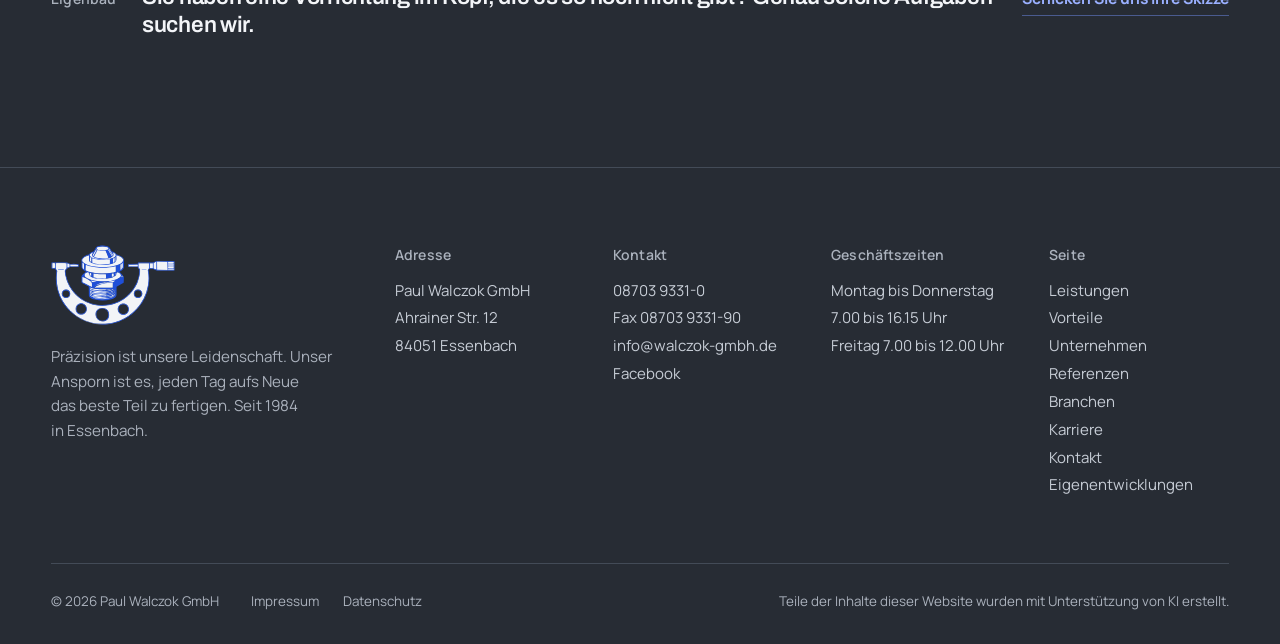
==== commit 2644748d: "Buehne im Hero wieder entfernt: Marke und Schriftzug stehen immer in der Leiste Rueckmeldung Lukas 1" ====
--- a/index.html
+++ b/index.html
@@ -31,7 +31,7 @@
 <link rel="preload" as="font" type="font/woff2" href="fonts/xn7gYHE41ni1AdIRggexSg.woff2" crossorigin>
 <link rel="stylesheet" href="fonts/fonts.css?v=20261009">
 <link rel="preload" as="image" href="assets/img/hero-poster.jpg" fetchpriority="high">
-<link rel="stylesheet" href="css/styles.css?v=20261113b">
+<link rel="stylesheet" href="css/styles.css?v=20261113c">
 
 <!-- Die versteckten Startzustaende haengen an `.gsap`; die Klasse wird erst gesetzt,
      wenn der GSAP-Stack nachweislich geladen ist. Faellt eine Vendor-Datei aus,
@@ -85,10 +85,7 @@
 <a class="skip" href="#main">Zum Inhalt springen</a>
 
 <!-- ═══════════════════════ KOPFZEILE ═══════════════════════ -->
-<!-- hdr--buehne: oben auf der Seite stehen Marke und Schriftzug gross und mittig
-     ueber dem Hero und wandern beim Scrollen an ihren Platz links oben
-     (js/main.js, Platz dafuer: .hero__buehne). -->
-<header class="hdr hdr--buehne" id="hdr">
+<header class="hdr" id="hdr">
   <div class="hdr__in">
 
     <div class="brand">
@@ -102,9 +99,9 @@
              steht vor dem Bolzen, die andere dahinter (js/main.js). Ohne
              JavaScript steht die Marke einfach still. -->
         <span class="mark" id="mark" aria-hidden="true">
-          <img class="mark__b mark__b--l" src="assets/img/marke-buegel.svg?v=20261113b" width="139" height="90" alt="" decoding="async">
-          <img class="mark__z" src="assets/img/marke-bolzen.svg?v=20261113b" width="139" height="90" alt="" decoding="async">
-          <img class="mark__b mark__b--r" src="assets/img/marke-buegel.svg?v=20261113b" width="139" height="90" alt="" decoding="async">
+          <img class="mark__b mark__b--l" src="assets/img/marke-buegel.svg?v=20261113c" width="139" height="90" alt="" decoding="async">
+          <img class="mark__z" src="assets/img/marke-bolzen.svg?v=20261113c" width="139" height="90" alt="" decoding="async">
+          <img class="mark__b mark__b--r" src="assets/img/marke-buegel.svg?v=20261113c" width="139" height="90" alt="" decoding="async">
         </span>
         <!-- Rechts neben der Marke der Original-Schriftzug aus der CI des Kunden
              (Hinweise Homepage, 29.09.2026: "genau so, das gehoert zu unserer CI").
@@ -151,9 +148,6 @@
   <div class="hero__veil" aria-hidden="true"></div>
 
   <div class="wrap hero__in">
-    <!-- Platzhalter fuer die grosse Marke (steht selbst in der Kopfzeile und
-         wird von js/main.js hierueber gelegt). Nur auf grossen Bildschirmen. -->
-    <div class="hero__buehne" aria-hidden="true"></div>
     <!-- Geschuetztes Leerzeichen: sonst bricht der Kicker auf dem Handy zwischen
          "seit" und der Jahreszahl um. -->
     <p class="kicker hero__kicker">Zerspanungstechnik · Essenbach · seit&nbsp;1984</p>
@@ -1101,7 +1095,7 @@
     <div class="ftr__grid">
       <div class="ftr__brand">
         <!-- Dieselbe Bildmarke wie in der Kopfzeile (Vektordatei des Kunden). -->
-        <img src="assets/img/logo-mark-vektor.svg?v=20261113b" width="139" height="90" loading="lazy" decoding="async"
+        <img src="assets/img/logo-mark-vektor.svg?v=20261113c" width="139" height="90" loading="lazy" decoding="async"
              alt="Bildmarke der Paul Walczok GmbH">
         <p class="ftr__claim">Präzision ist unsere Leidenschaft. Unser Ansporn ist es, jeden Tag aufs Neue das beste Teil zu fertigen. Seit 1984 in Essenbach.</p>
       </div>
@@ -1159,6 +1153,6 @@
 <script src="js/vendor/ScrollTrigger.min.js"></script>
 <script src="js/vendor/SplitText.min.js"></script>
 <script src="js/vendor/lenis.min.js"></script>
-<script src="js/main.js?v=20261113b"></script>
+<script src="js/main.js?v=20261113c"></script>
 </body>
 </html>
--- a/css/styles.css
+++ b/css/styles.css
@@ -269,8 +269,8 @@
 .mark > img { position: absolute; inset: 0; display: block; width: 100%; height: 100%; max-width: none; }
 /* Die Buegelbilder sind doppelt so gross angelegt und per scale(.5) auf die
    Marke gebracht: der Browser zeichnet gedrehte Ebenen in ihrer Layoutgroesse
-   vor, und auf der Buehne (Marke bis 2,2-fach vergroessert) waeren sie sonst
-   unscharf. Die Verschiebungen holen die Drehachse (41,19 % der Markenbreite,
+   vor; so bleiben sie auch scharf, wenn jemand die Seite vergroessert. Die
+   Verschiebungen holen die Drehachse (41,19 % der Markenbreite,
    halbe Hoehe) in den Ursprung; Prozentwerte beziehen sich auf das doppelt so
    grosse Bild, deshalb die halben Zahlen. */
 .mark > .mark__b {
@@ -286,33 +286,6 @@
 .mark[data-vorn="l"] .mark__b--l,
 .mark[data-vorn="r"] .mark__b--r { z-index: 3; }
 
-/* Buehne (nur Startseite, .hdr--buehne): oben auf der Seite stehen Marke und
-   Schriftzug gross und mittig ueber dem Hero, beim Scrollen wandern sie an
-   ihren Platz links oben. js/main.js rechnet Lage und Groesse aus dem Platz,
-   den .hero__buehne freihaelt, und setzt nur transform. Bis das Skript
-   gemessen hat, bleibt das Paar unsichtbar, sonst spraenge es beim Laden von
-   links oben in die Mitte. Faellt das Skript aus, zeigt .no-anim es wieder. */
-.brand__link { transform-origin: 0 0; }
-.hero__buehne { display: none; }
-@media (min-width: 1100px) and (min-height: 680px) {
-  .js .hdr--buehne .brand__link { opacity: 0; }
-  .js .hdr--buehne.is-bereit .brand__link,
-  .no-anim .hdr--buehne .brand__link { opacity: 1; transition: opacity .35s var(--ease); }
-  .hero__buehne { display: block; height: clamp(96px, 15vh, 170px); margin-bottom: 14px; }
-  /* Die Buehne braucht Hoehe. Damit Ueberschrift, Text und Knoepfe trotzdem im
-     ersten Bild bleiben, richtet sich die Ueberschrift hier auch nach der
-     Fensterhoehe (auf einem 1080er Bildschirm bleibt sie wie zuvor), und die
-     Abstaende sind etwas knapper.
-     (body davor: die Grundregeln des Hero stehen weiter unten in der Datei und
-     wuerden sonst gewinnen.) */
-  body .hero { padding-top: calc(var(--hh) + 4px); padding-bottom: clamp(22px, 3.4vh, 80px); }
-  body .hero__h1 { margin-top: 14px; font-size: clamp(2.85rem, min(7.4vw, 9.4vh), 6.4rem); }
-  body .hero__sub { margin-top: clamp(14px, 2.4vh, 28px); }
-  body .hero__act { margin-top: clamp(18px, 3vh, 38px); }
-  body .hero__proof { margin-top: clamp(20px, 3.4vh, 56px); padding-top: clamp(14px, 2vh, 22px); }
-}
-/* Bei offenem Klappmenue steht das Paar immer an seinem Platz in der Leiste. */
-.hdr.is-navopen .brand__link { transform: none !important; }
 .brand__wm { display: block; flex: none; height: var(--wm-h); width: auto; max-width: none; }
 
 /* Sechs Eintraege plus Knopf brauchen mehr Platz als die frueheren vier, die
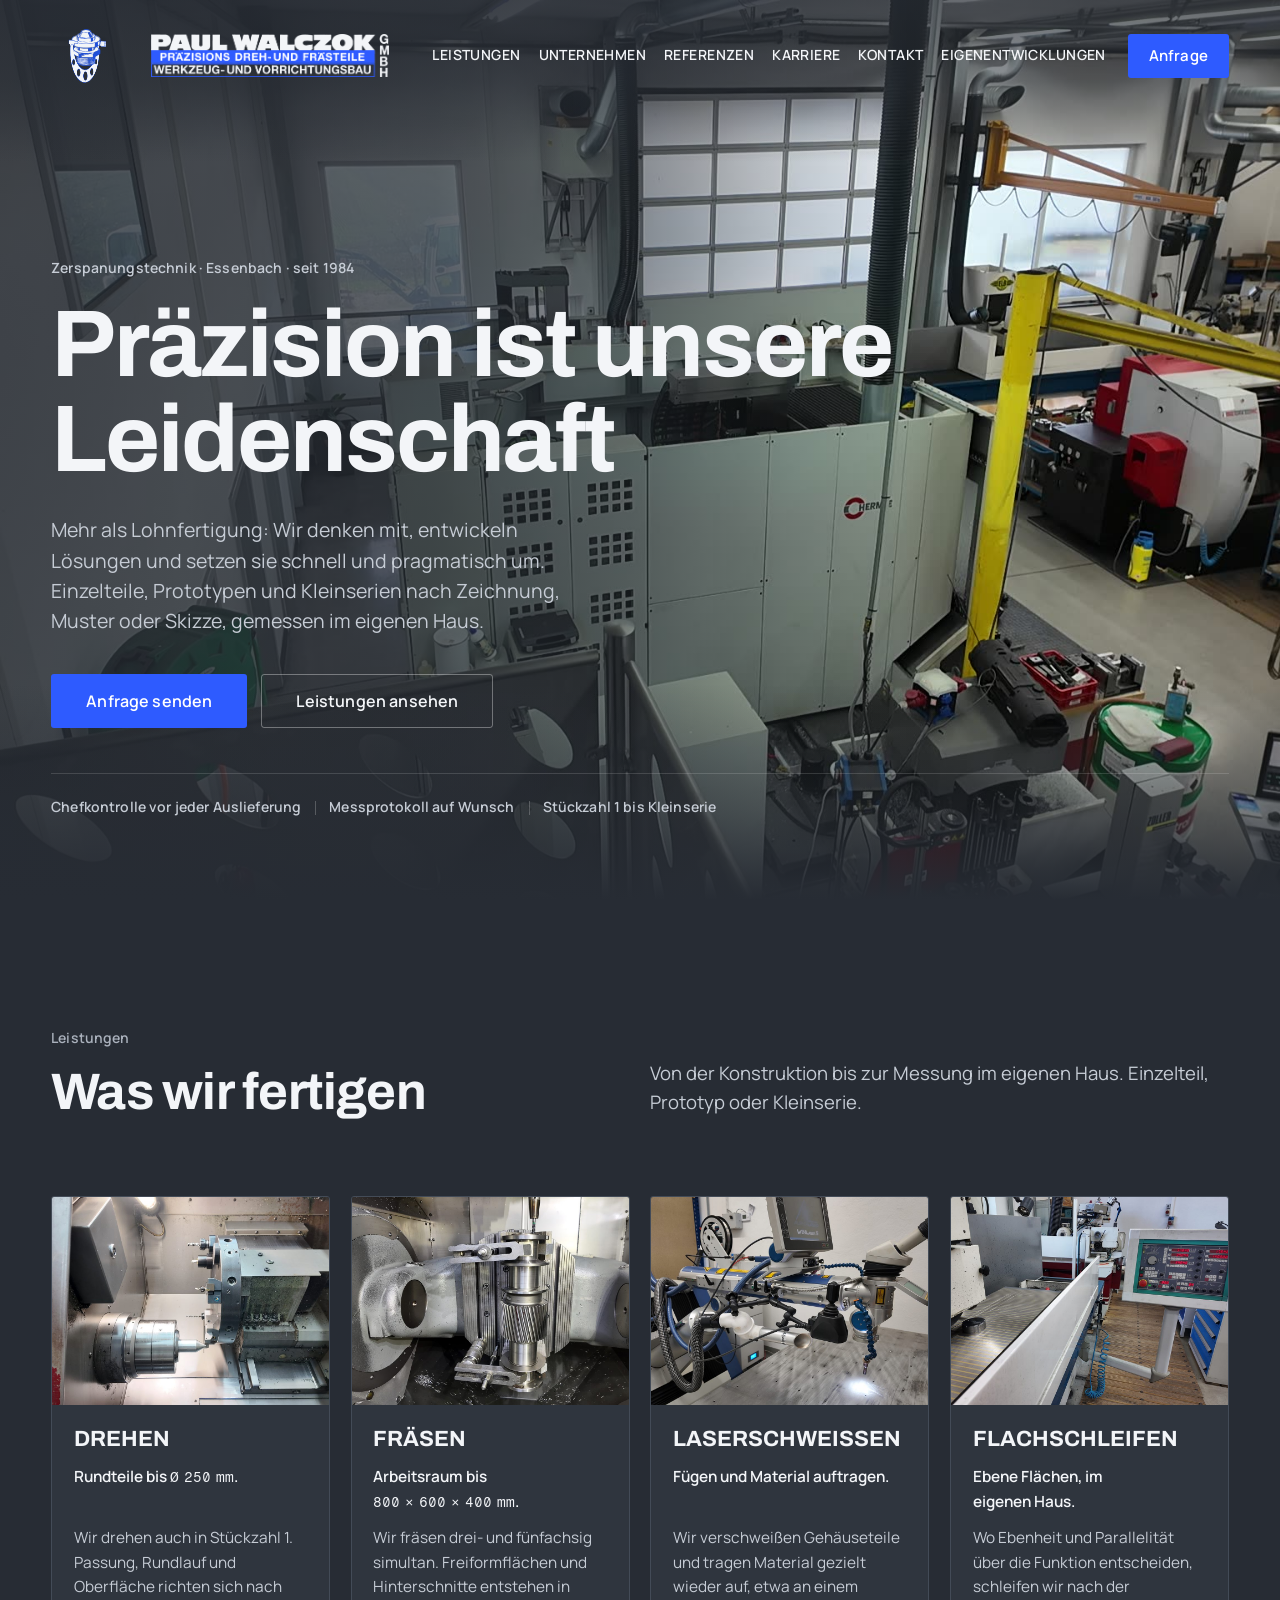
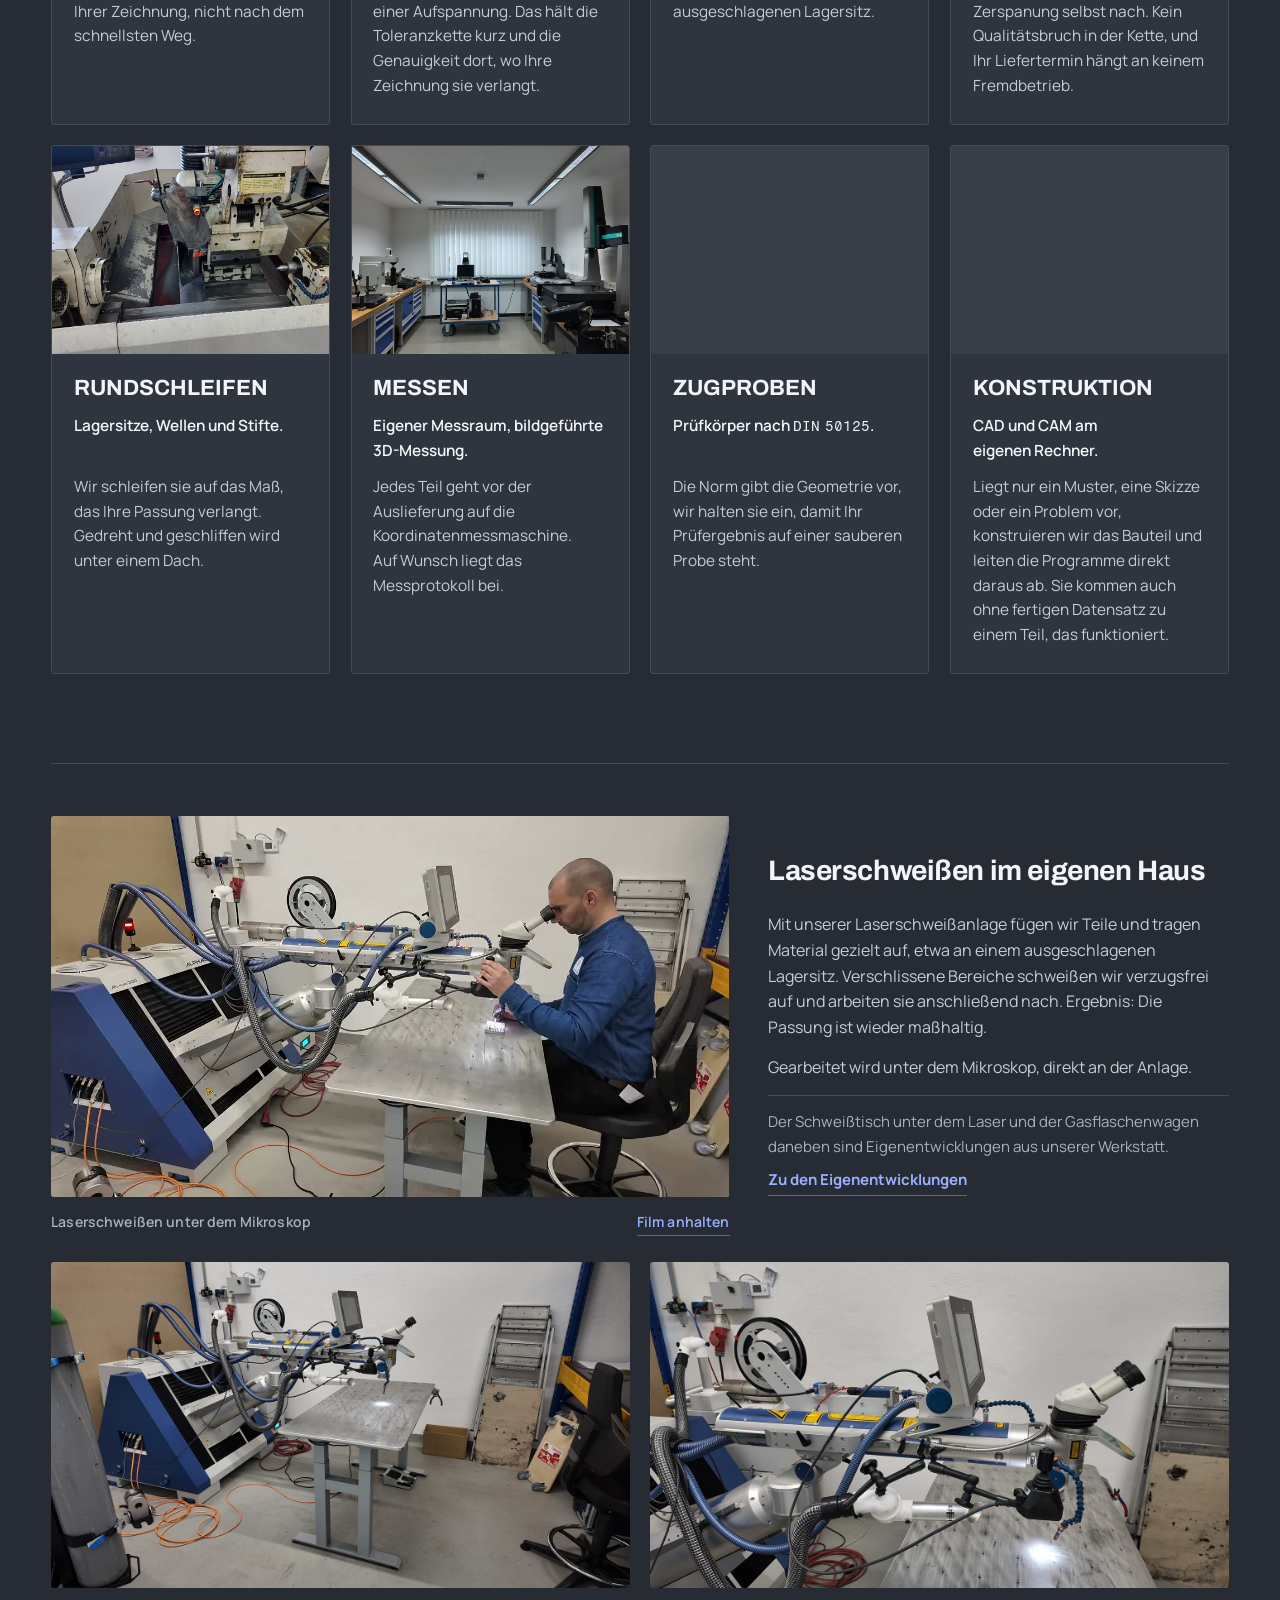
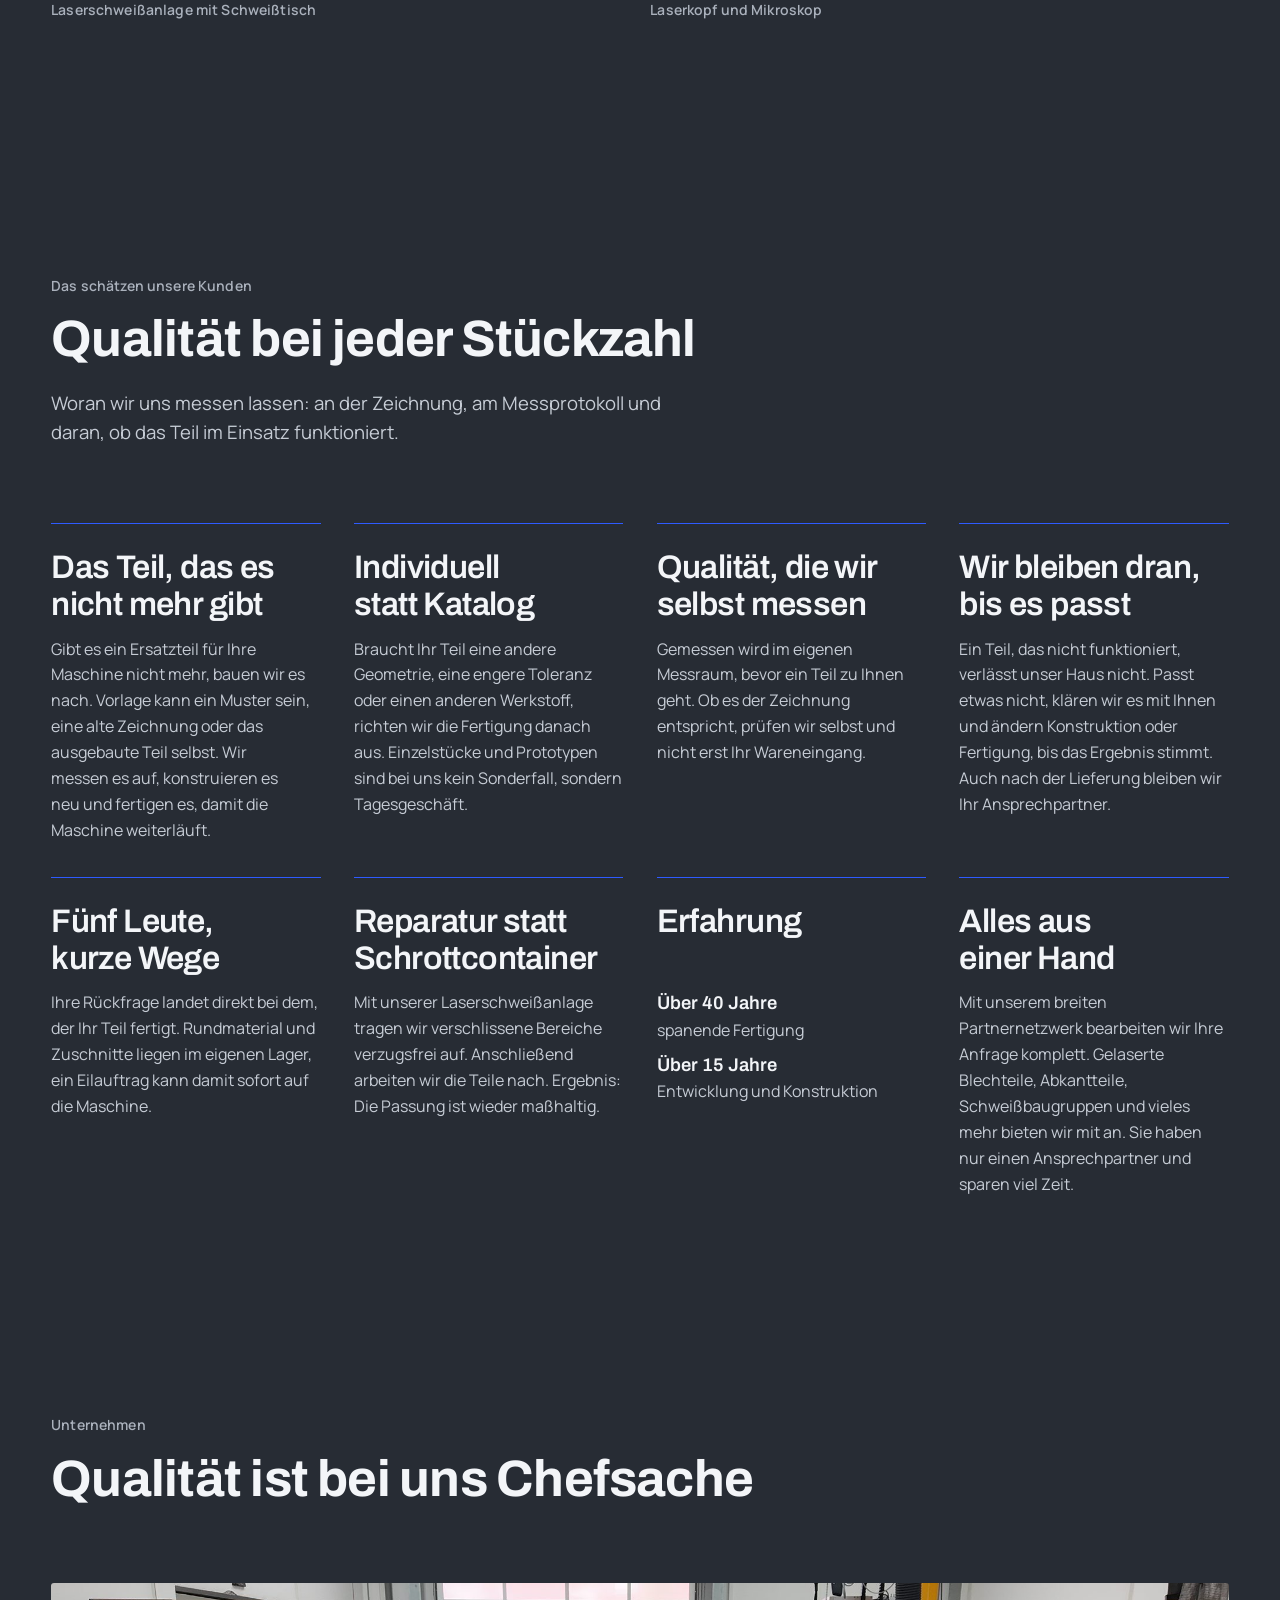
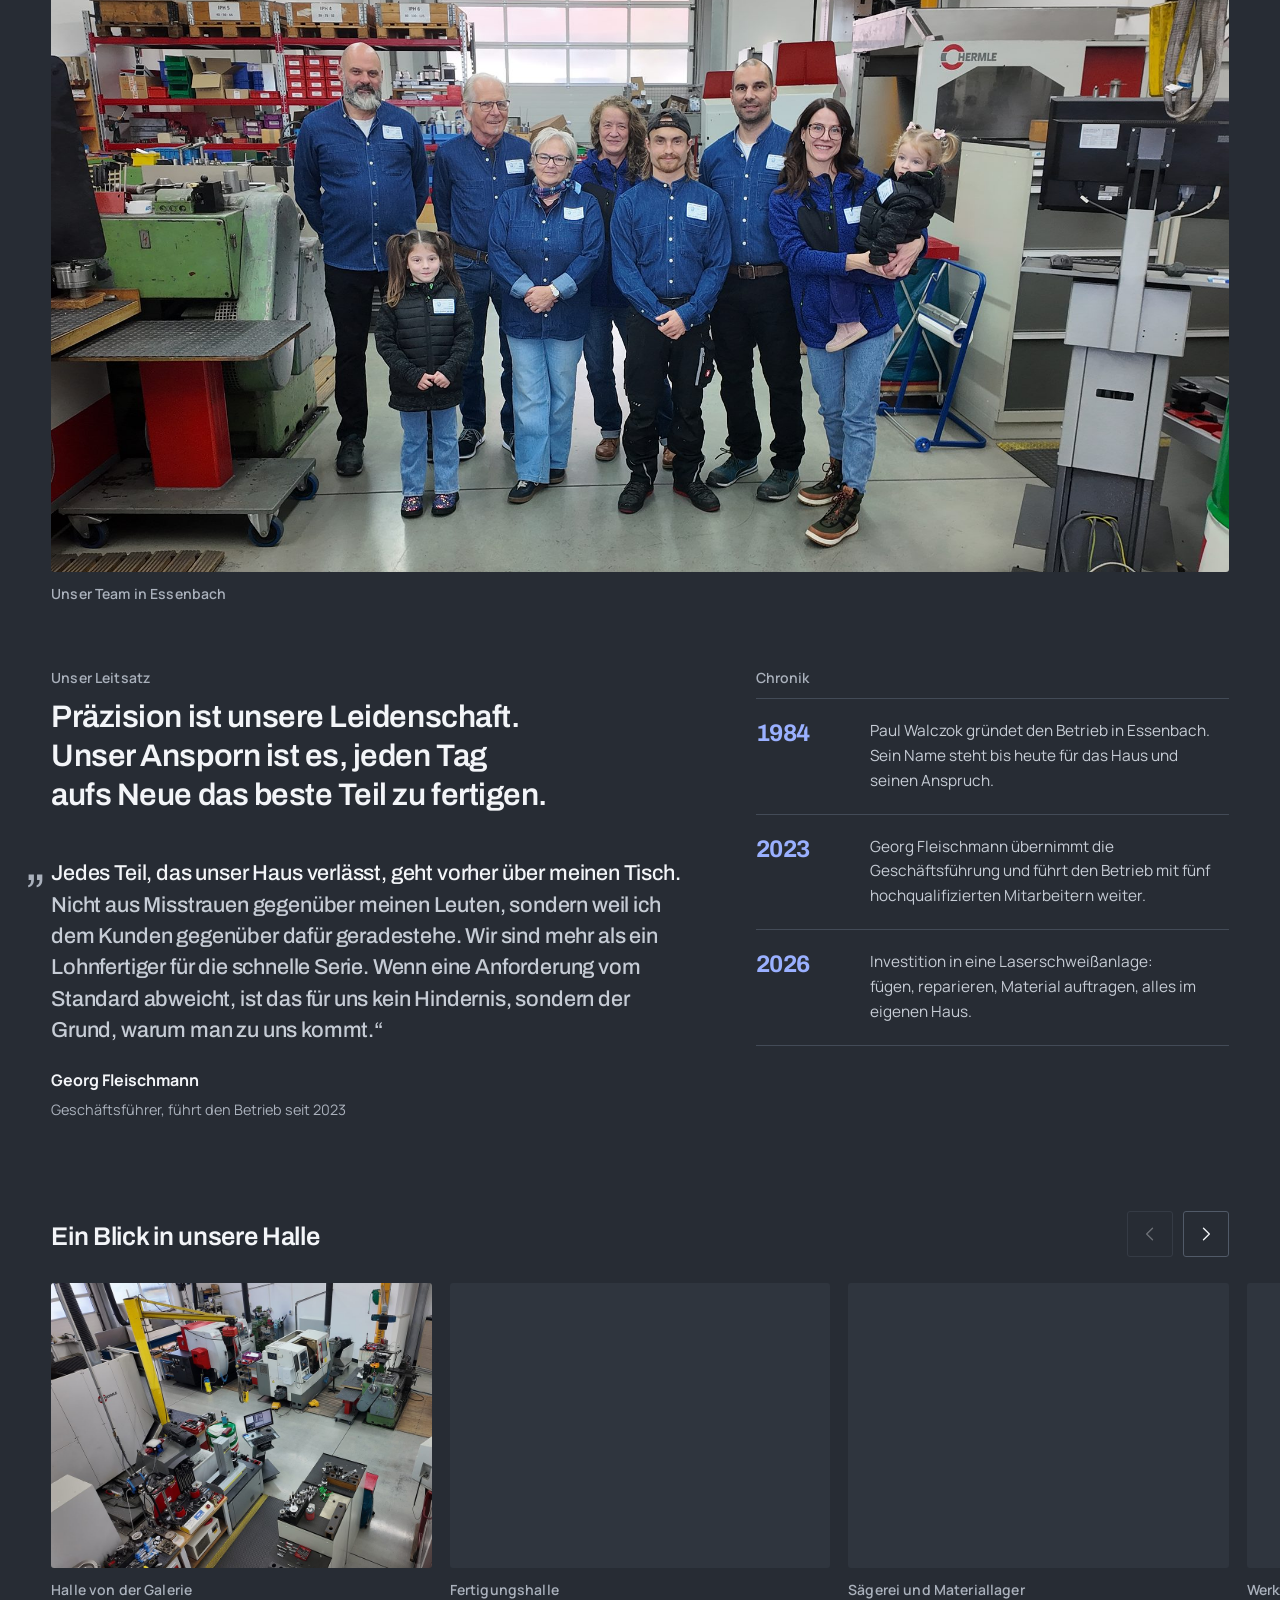
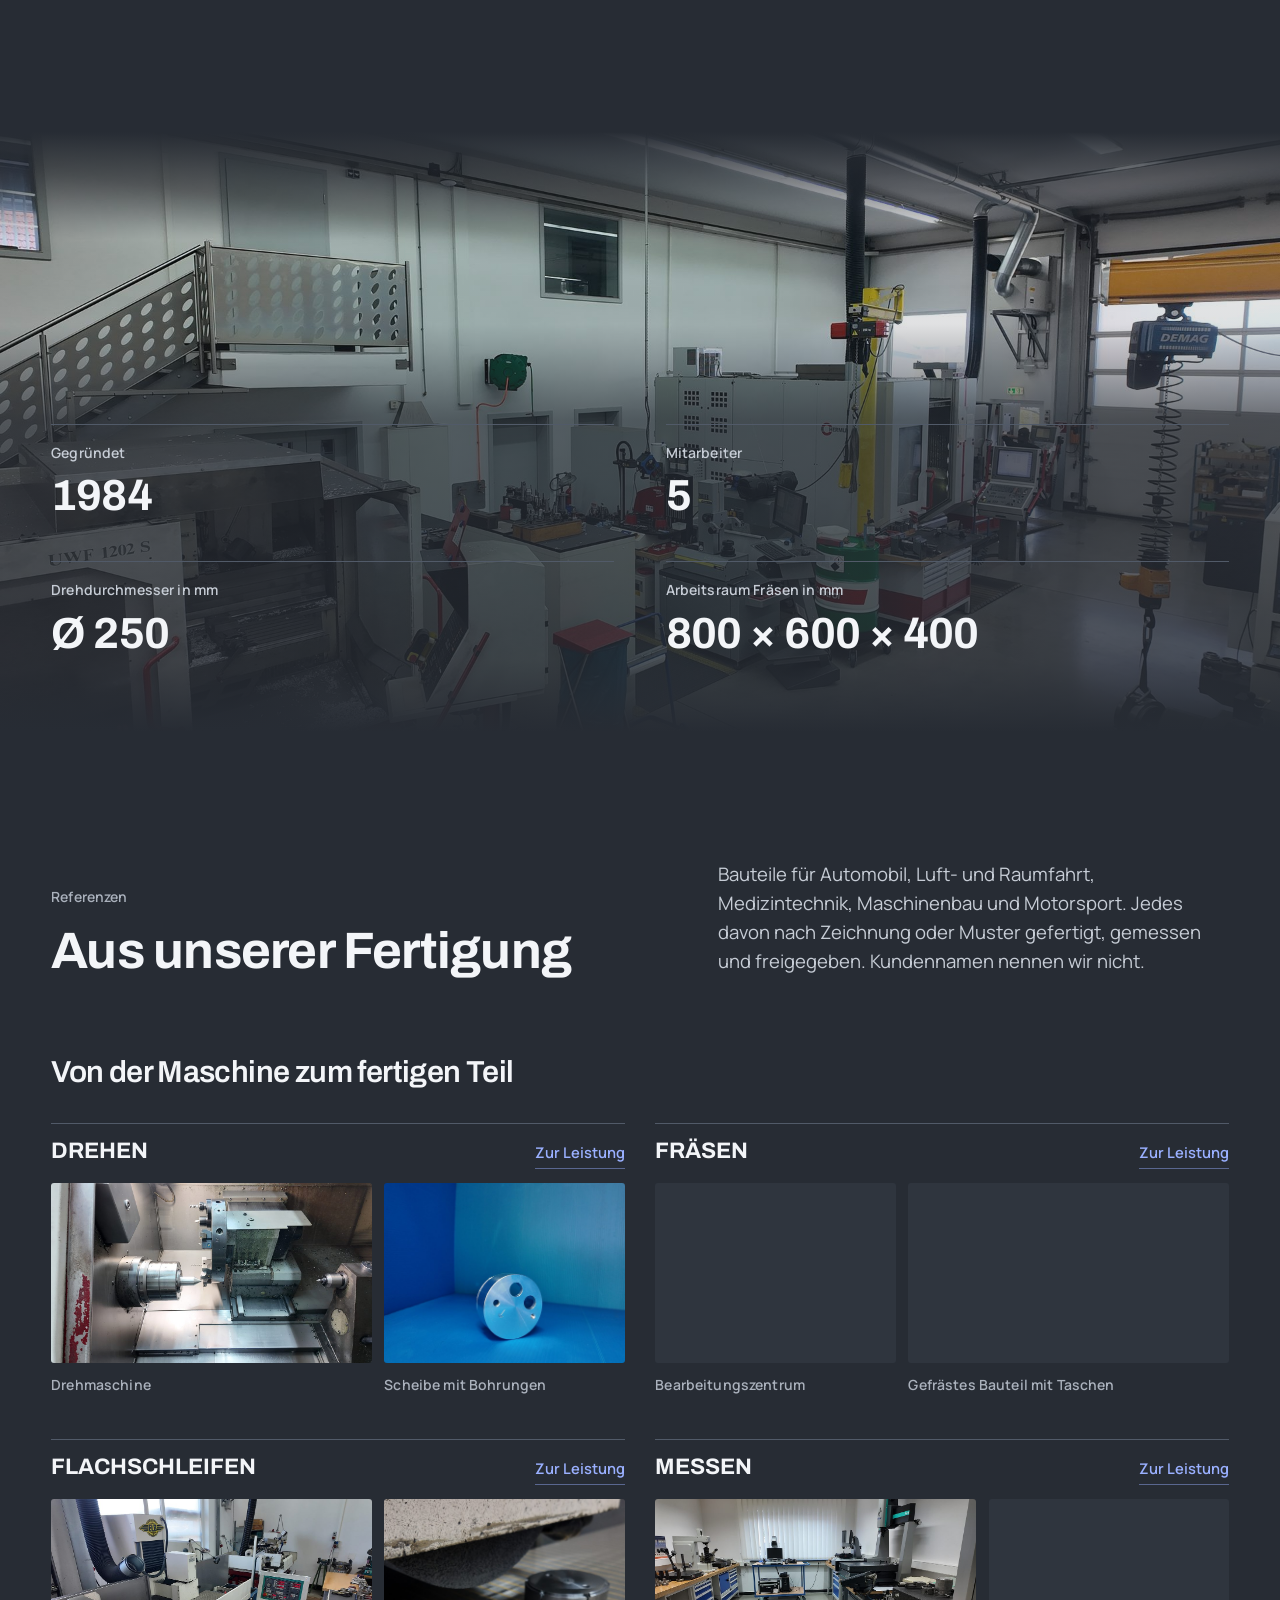
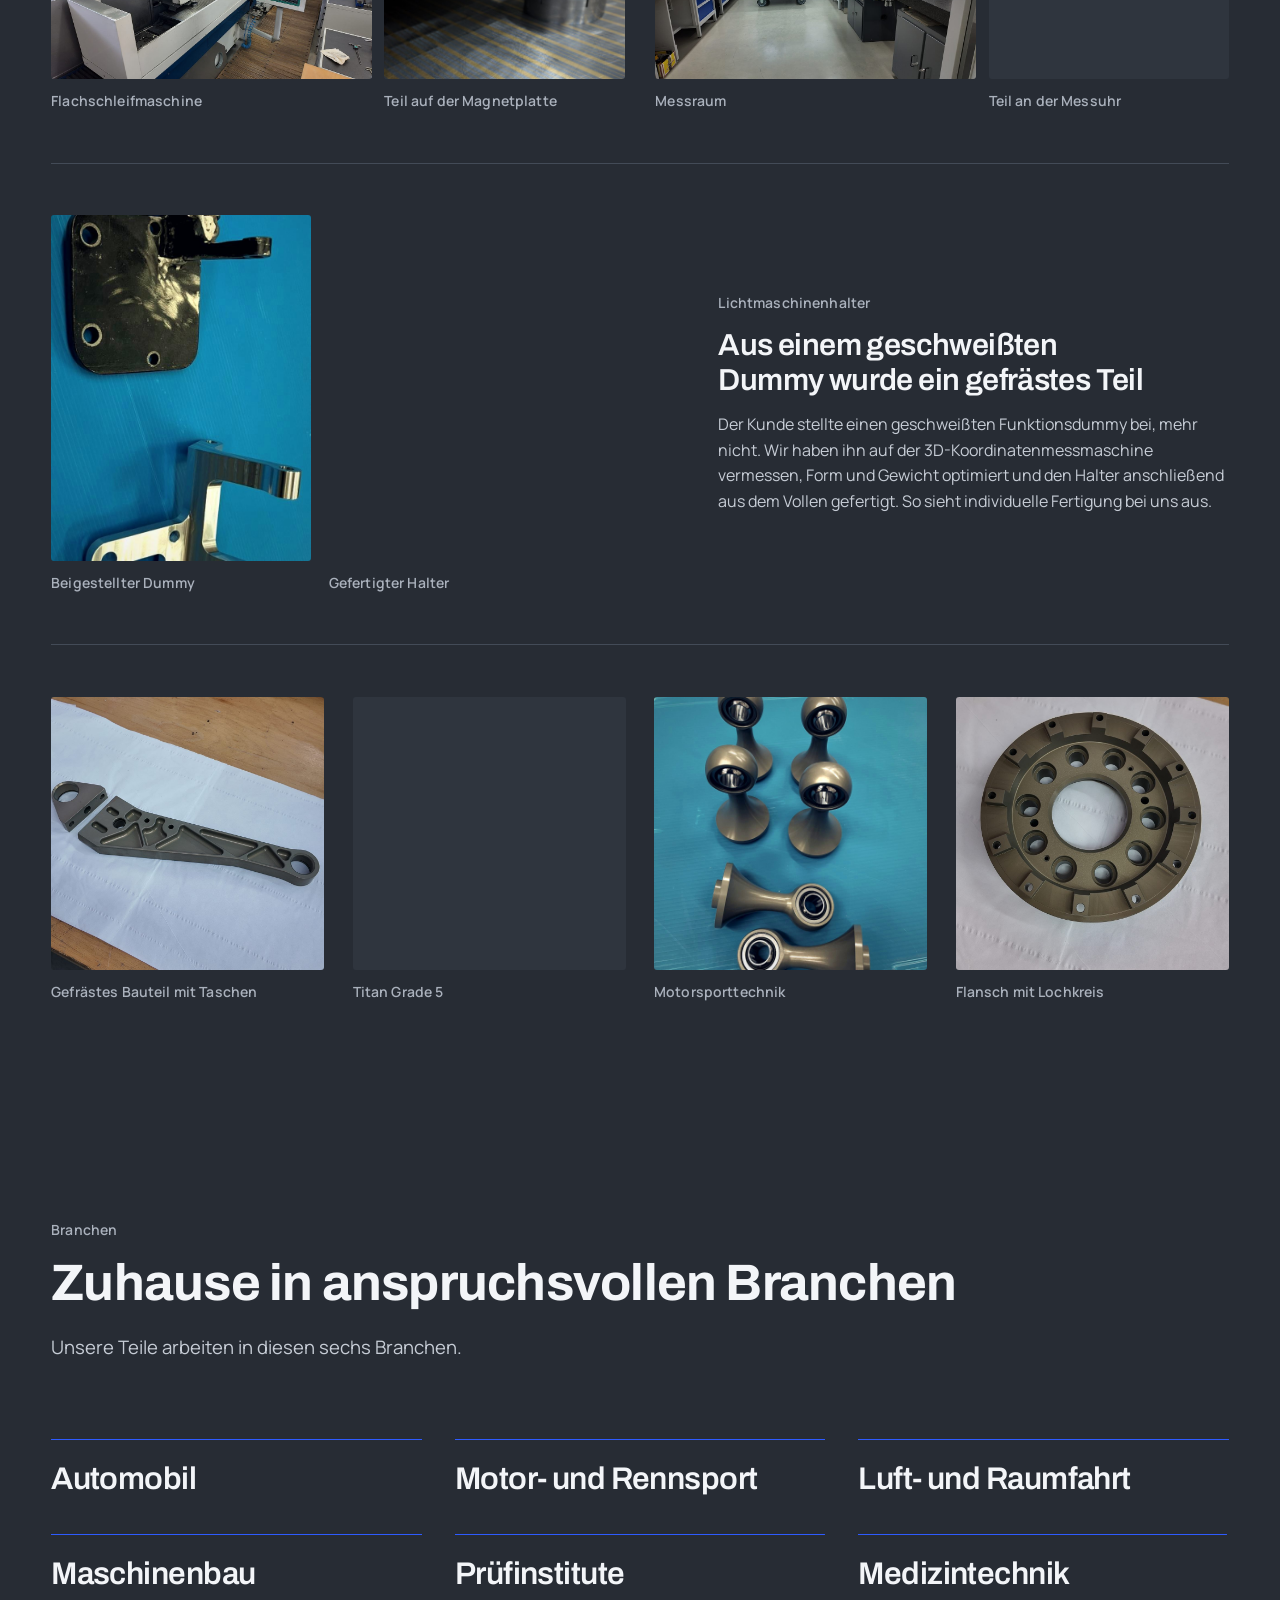
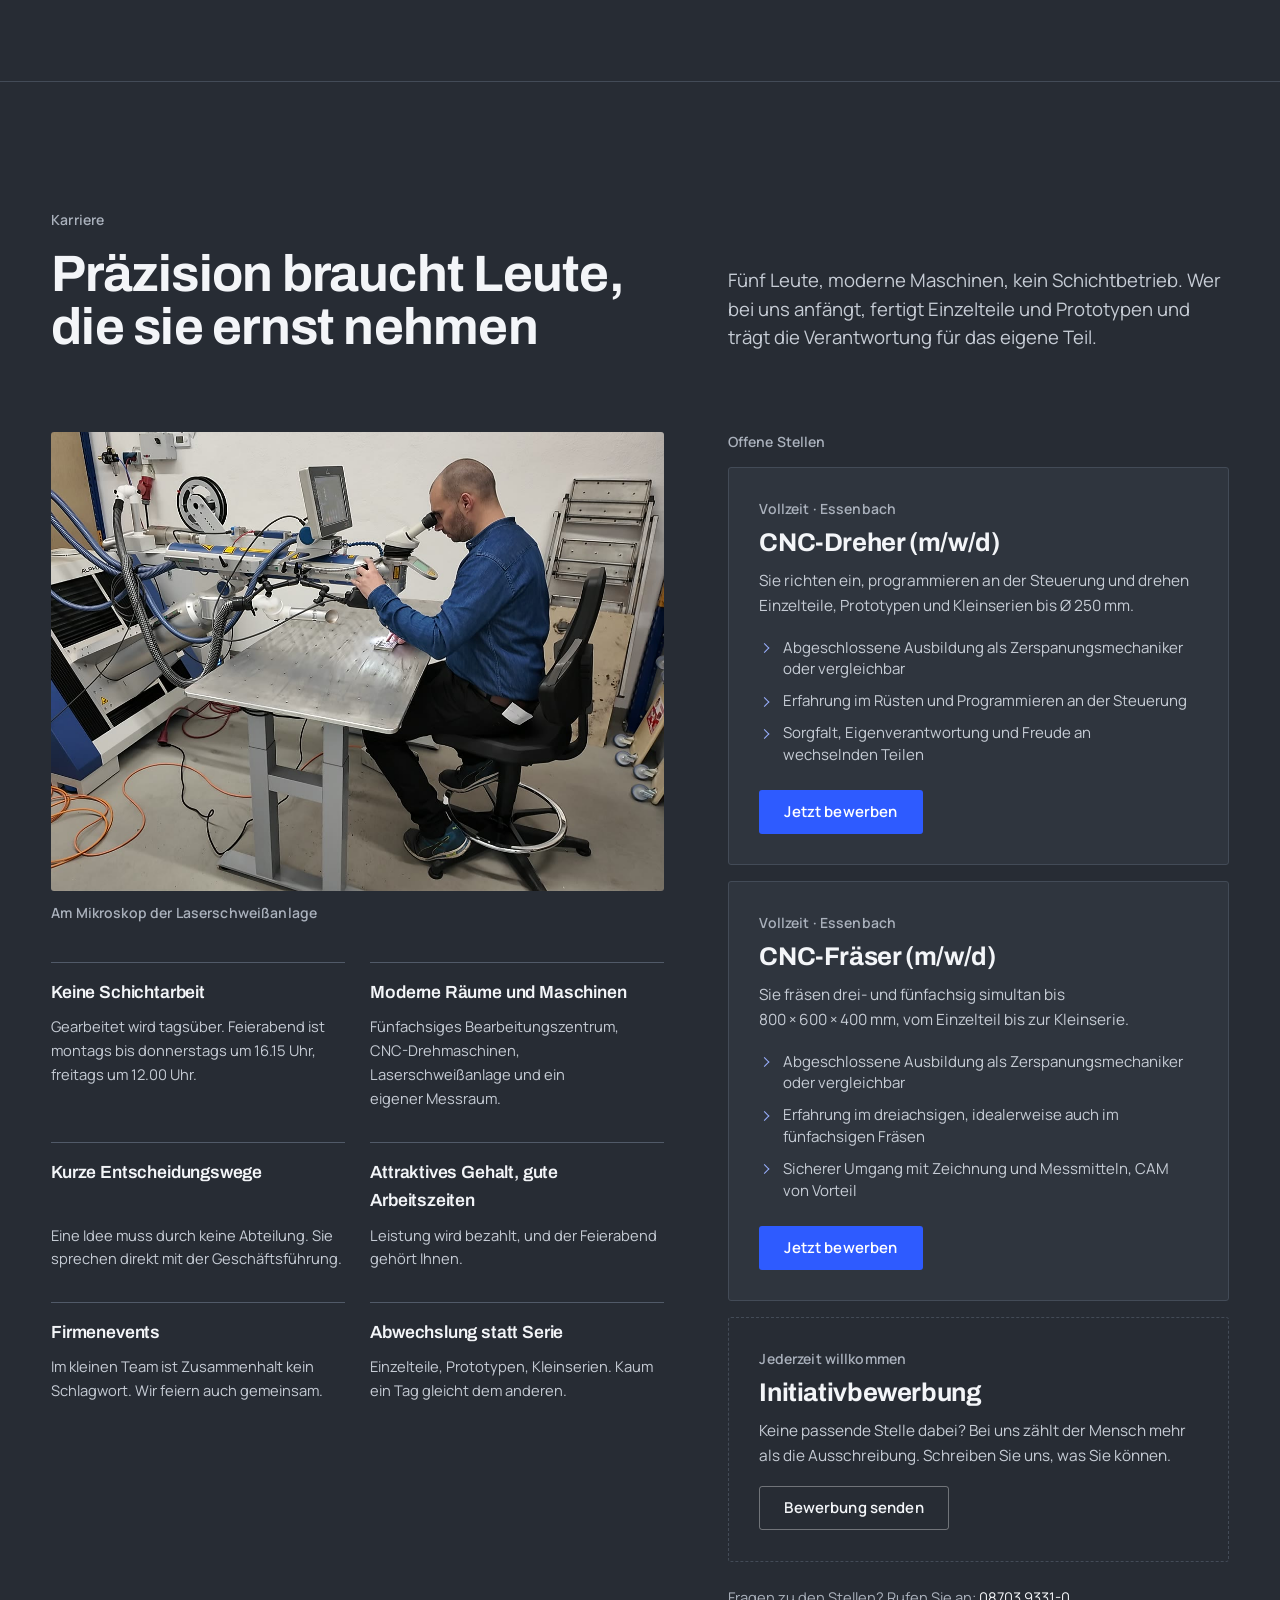
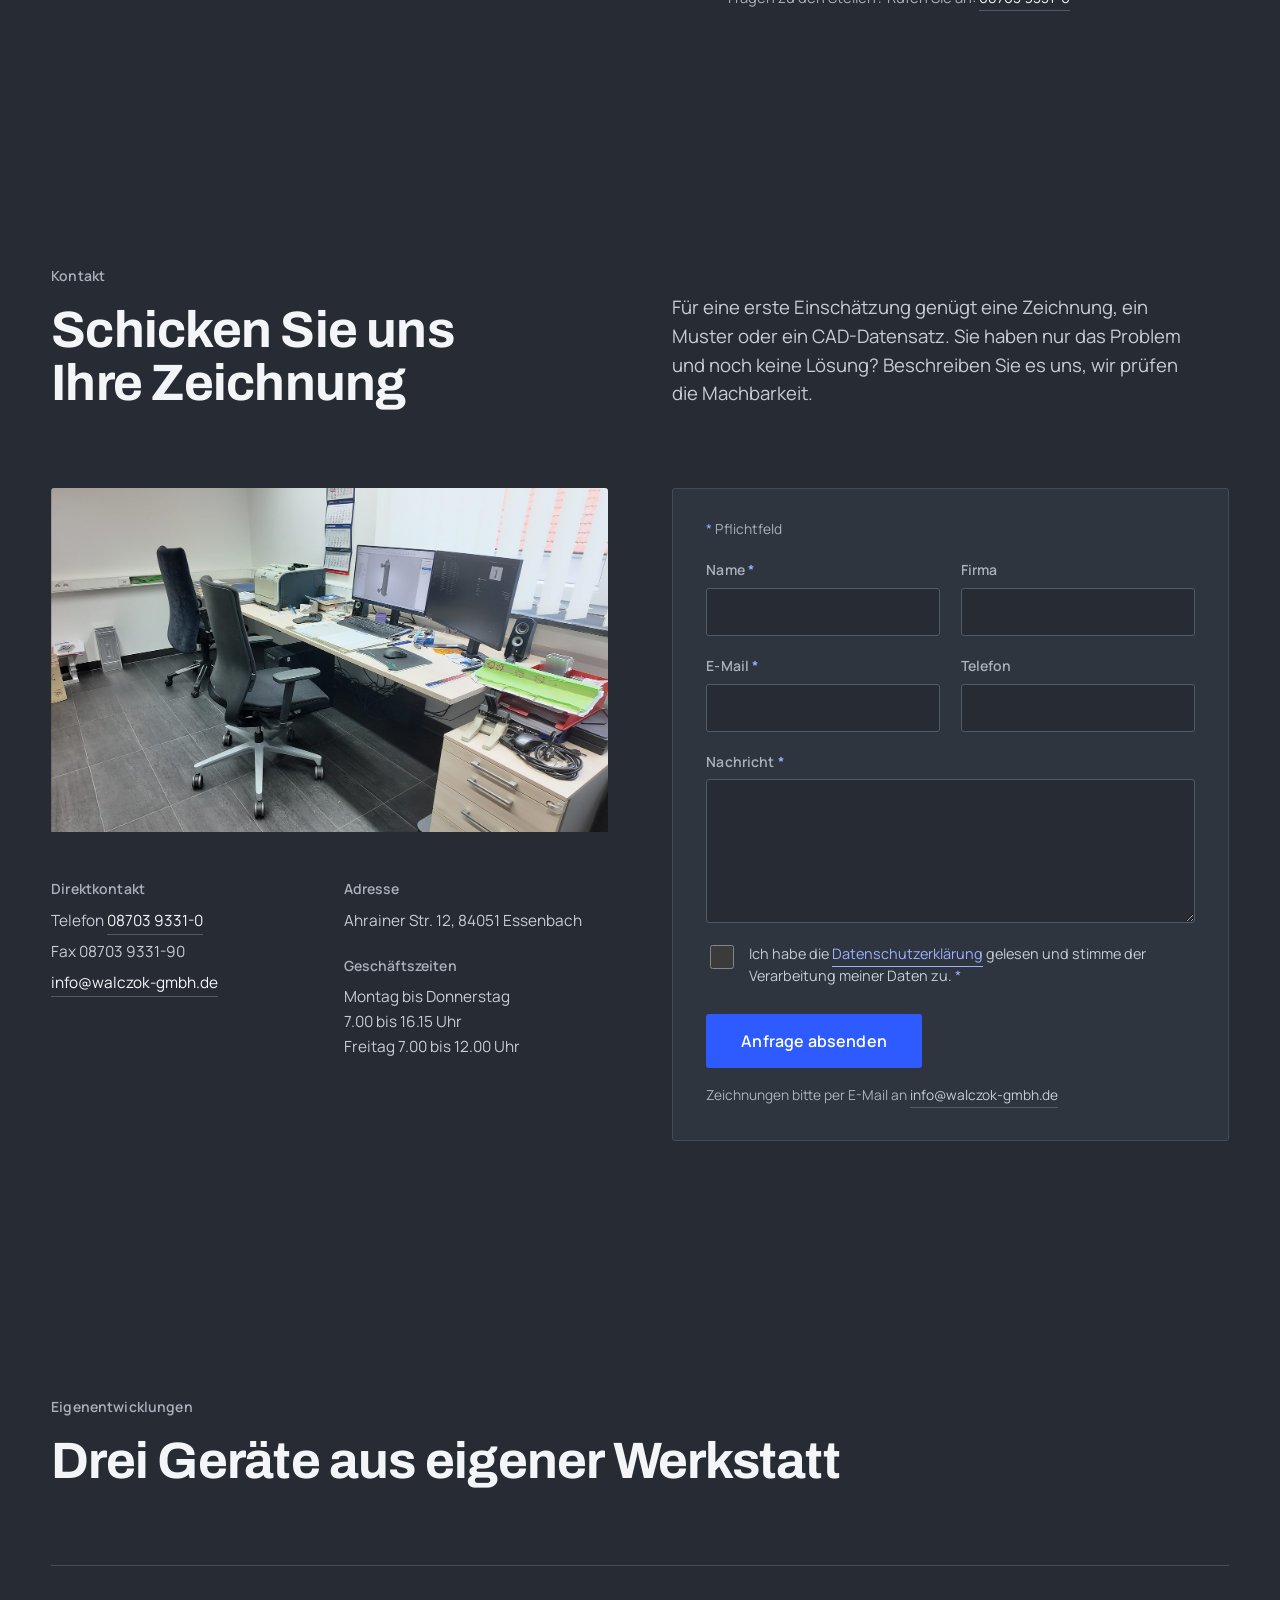
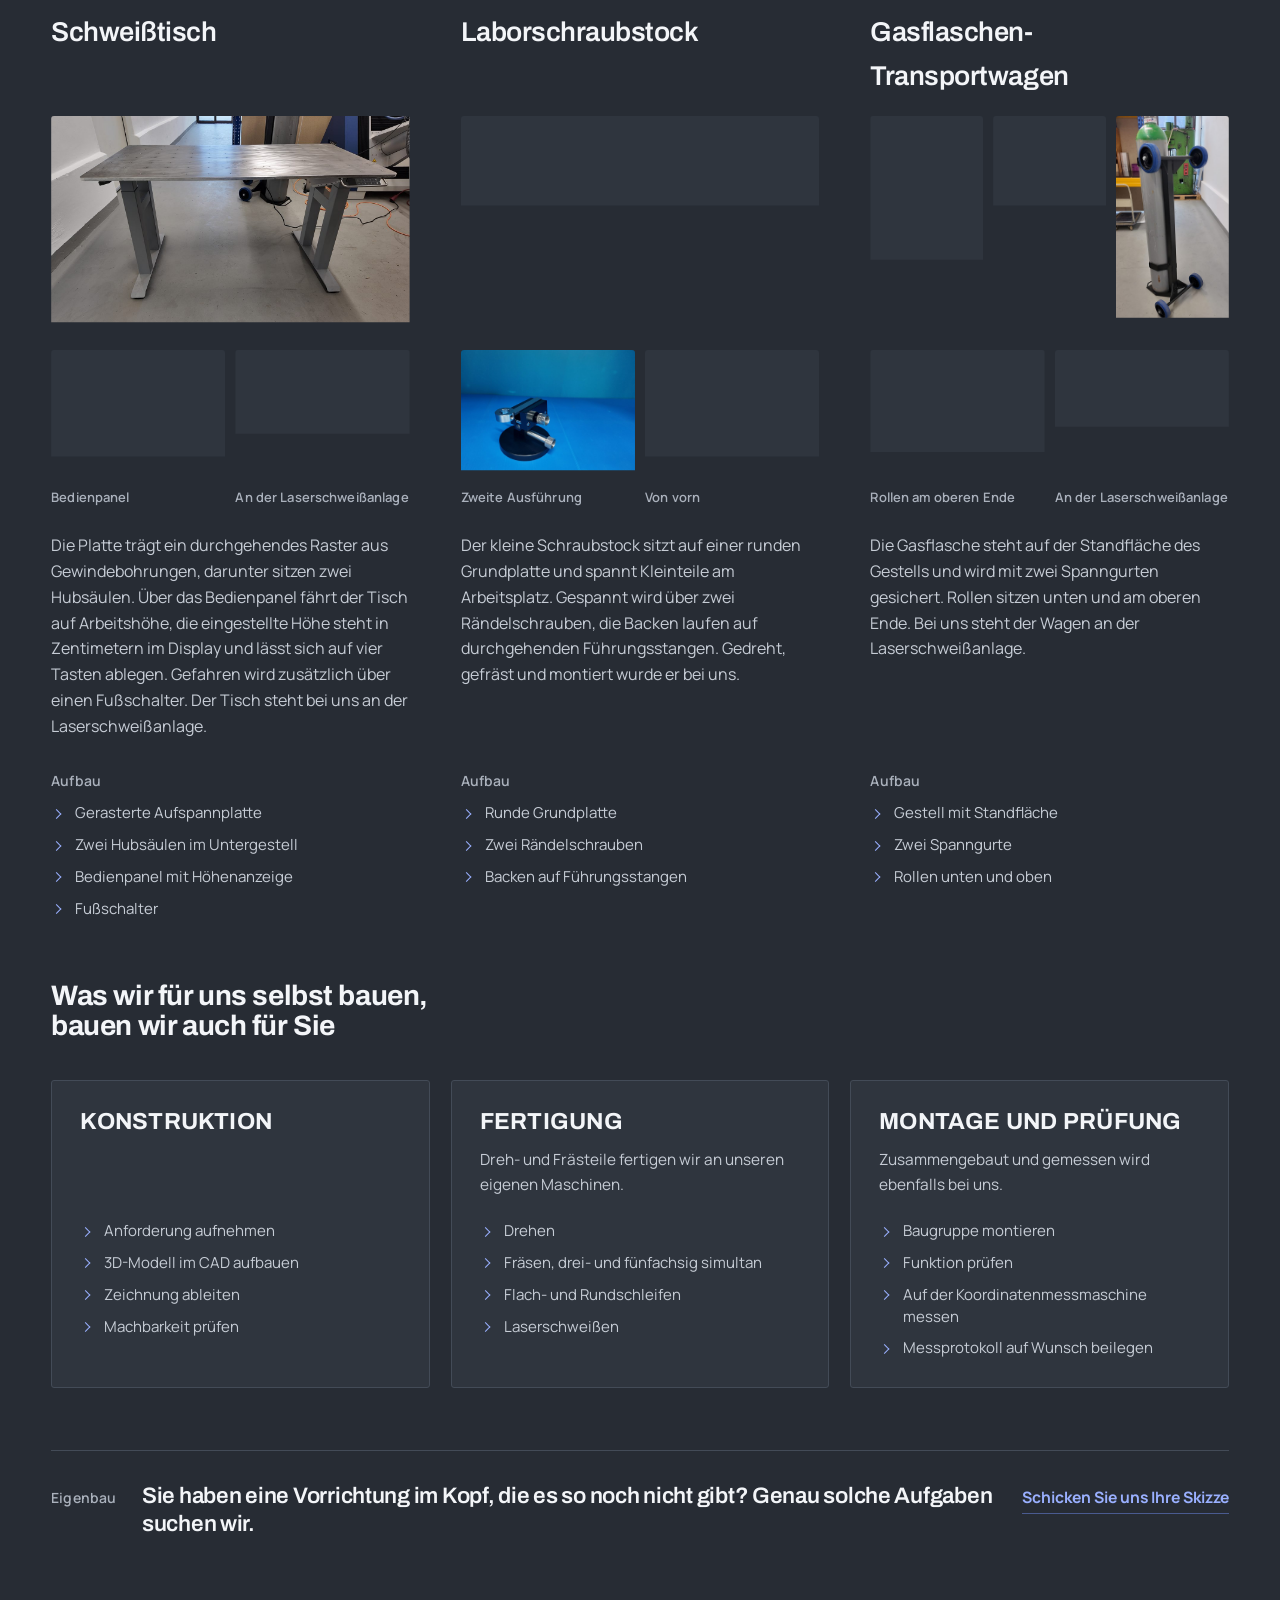
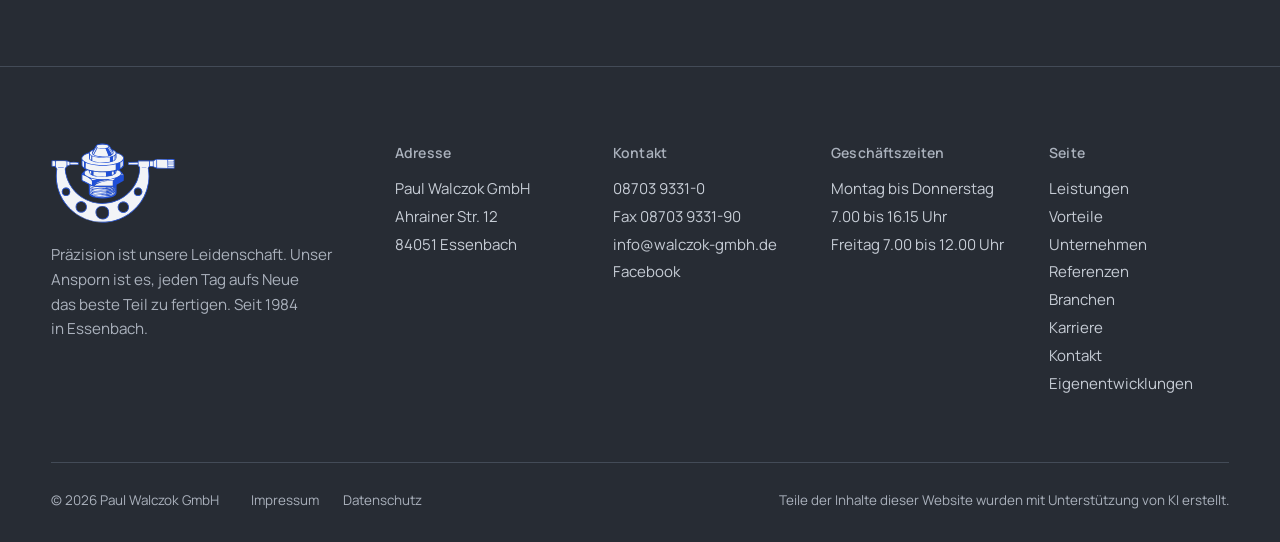
==== commit 0f77a170: "Echte Fotos und Videos vom 18.11. eingebaut, Seite natuerlicher und lebendiger Kundenrueckmeldung: B" ====
--- a/index.html
+++ b/index.html
@@ -31,7 +31,7 @@
 <link rel="preload" as="font" type="font/woff2" href="fonts/xn7gYHE41ni1AdIRggexSg.woff2" crossorigin>
 <link rel="stylesheet" href="fonts/fonts.css?v=20261009">
 <link rel="preload" as="image" href="assets/img/hero-poster.jpg" fetchpriority="high">
-<link rel="stylesheet" href="css/styles.css?v=20261113c">
+<link rel="stylesheet" href="css/styles.css?v=20261119">
 
 <!-- Die versteckten Startzustaende haengen an `.gsap`; die Klasse wird erst gesetzt,
      wenn der GSAP-Stack nachweislich geladen ist. Faellt eine Vendor-Datei aus,
@@ -140,10 +140,15 @@
 <!-- ═══════════════════════ 1 · HERO ═══════════════════════ -->
 <section class="hero" aria-labelledby="heroH1">
   <div class="hero__media" aria-hidden="true">
-    <video id="heroVideo" poster="assets/img/hero-poster.jpg" autoplay muted loop playsinline preload="metadata">
-      <source src="assets/video/hero-mobile.mp4" type="video/mp4" media="(max-width: 700px)">
-      <source src="assets/video/hero.mp4" type="video/mp4">
-    </video>
+    <!-- 19.11.2026: Der Kunde fand den bisherigen Film (Zerspanung in
+         Nahaufnahme, fast grau) leblos. Jetzt ein echter Schwenk von der
+         Galerie ueber die eigene Halle (Termin vor Ort 18.11., Clip 0184,
+         vorwaerts und rueckwaerts als nahtlose Schleife, siehe
+         tools/fotos-vor-ort/videos.sh). hero-poster.jpg ist das erste Bild
+         davon; das alte Standbild liegt als hero-poster-alt.jpg.
+         RUECKWEG mit einer Zeile: die Zeile <video ...> unten durch diese ersetzen
+         <video id="heroVideo" poster="assets/img/hero-poster-alt.jpg" autoplay muted loop playsinline preload="metadata"><source src="assets/video/hero-mobile.mp4" type="video/mp4" media="(max-width: 700px)"><source src="assets/video/hero.mp4" type="video/mp4"></video> -->
+    <video id="heroVideo" poster="assets/img/hero-poster.jpg" autoplay muted loop playsinline preload="metadata"><source src="assets/video/vo-hero-mobile.mp4" type="video/mp4" media="(max-width: 700px)"><source src="assets/video/vo-hero.mp4" type="video/mp4"></video>
   </div>
   <div class="hero__veil" aria-hidden="true"></div>
 
@@ -200,12 +205,12 @@
 
     <ul class="svc">
 
-      <li class="svc__i rv">
+      <li class="svc__i rv" id="l-drehen">
         <div class="svc__top">
-          <!-- style="pos": Ausschnitt im 16:9-Rahmen, so dass das Werkstueck
-               moeglichst ganz zu sehen ist (Ring oben vollstaendig) -->
-          <img src="assets/img/leistung-drehen.jpg" width="1440" height="1080" loading="lazy" decoding="async" style="--pos: 50% 25%"
-               alt="CNC-Drehmaschine bei der Bearbeitung eines Rundteils">
+          <!-- 19.11.2026: echte Fotos vom Termin vor Ort (18.11.), Nummern und
+               Ausschnitte in tools/fotos-vor-ort/bauen.py. Hier 0131. -->
+          <img src="assets/img/vo-drehen.jpg" width="1000" height="750" loading="lazy" decoding="async"
+               alt="Arbeitsraum einer CNC-Drehmaschine mit Spannfutter und Werkzeugrevolver">
         </div>
         <div class="svc__body">
           <h3 class="svc__h">Drehen</h3>
@@ -221,10 +226,11 @@
         </div>
       </li>
 
-      <li class="svc__i rv">
+      <li class="svc__i rv" id="l-fraesen">
         <div class="svc__top">
-          <img src="assets/img/leistung-fraesen.jpg" width="1440" height="1080" loading="lazy" decoding="async"
-               alt="Fräsbearbeitung im fünfachsigen Bearbeitungszentrum">
+          <!-- Foto 0123 -->
+          <img src="assets/img/vo-fraesen.jpg" width="1000" height="750" loading="lazy" decoding="async"
+               alt="Verzahntes Bauteil in der Aufspannung im Arbeitsraum des Bearbeitungszentrums">
         </div>
         <div class="svc__body">
           <h3 class="svc__h">Fräsen</h3>
@@ -239,10 +245,11 @@
            Kunde moechte das ausdruecklich NICHT als neu hervorheben (Eindruck
            von Unerfahrenheit). Deshalb eine normale Karte mit Foto der Anlage
            und ohne Jahreszahl. -->
-      <li class="svc__i rv">
+      <li class="svc__i rv" id="l-laser">
         <div class="svc__top">
-          <img src="assets/img/leistung-laser.jpg" width="457" height="343" loading="lazy" decoding="async"
-               alt="Laserschweißanlage mit Mikroskop in der Fertigung">
+          <!-- Foto 0207 -->
+          <img src="assets/img/vo-laser.jpg" width="1000" height="750" loading="lazy" decoding="async"
+               alt="Laserkopf mit Mikroskop über dem Schweißtisch">
         </div>
         <div class="svc__body">
           <h3 class="svc__h">Laser&shy;schweißen</h3>
@@ -255,15 +262,13 @@
         </div>
       </li>
 
-      <!-- Schleifen ist auf Kundenwunsch in zwei Karten geteilt. Die Fotos sind
-           Platzhalter und werden mit dem Kunden abgestimmt: Rundschleifen zeigt
-           rundgeschliffene Stifte, Flachschleifen vorerst das Materiallager.
-           Angaben vom Kunden nachfordern: passende Fotos, Schleiflaenge,
-           Durchmesser, Tischmass. -->
-      <li class="svc__i rv">
+      <!-- Schleifen ist auf Kundenwunsch in zwei Karten geteilt. Seit 19.11.2026
+           zeigen beide Karten die eigenen Maschinen (Fotos 0157 und 0163).
+           Angaben vom Kunden nachfordern: Schleiflaenge, Durchmesser, Tischmass. -->
+      <li class="svc__i rv" id="l-flachschleifen">
         <div class="svc__top">
-          <img src="assets/img/mp-materiallager.jpg" width="1400" height="1400" loading="lazy" decoding="async"
-               alt="Rund- und Flachmaterial im eigenen Lager">
+          <img src="assets/img/vo-flachschleifen.jpg" width="1000" height="750" loading="lazy" decoding="async"
+               alt="Flachschleifmaschine mit Magnetplatte und Steuerung">
         </div>
         <div class="svc__body">
           <h3 class="svc__h">Flach&shy;schleifen</h3>
@@ -272,11 +277,10 @@
         </div>
       </li>
 
-      <li class="svc__i rv">
+      <li class="svc__i rv" id="l-rundschleifen">
         <div class="svc__top">
-          <!-- Stifte oben und unten nur minimal angeschnitten statt drei Spitzen ab -->
-          <img src="assets/img/leistung-schleifen.jpg" width="1040" height="780" loading="lazy" decoding="async" style="--pos: 50% 24%"
-               alt="Rundgeschliffene Stifte aus eigener Fertigung">
+          <img src="assets/img/vo-rundschleifen.jpg" width="1000" height="750" loading="lazy" decoding="async"
+               alt="Rundschleifmaschine in der eigenen Fertigung">
         </div>
         <div class="svc__body">
           <h3 class="svc__h">Rund&shy;schleifen</h3>
@@ -290,9 +294,10 @@
       <!-- Neu auf Kundenwunsch: eigene Karte "Messen" mit einem Foto des
            Messraums. Inhalt belegt: 3D-Koordinatenmessmaschine, Messprotokoll
            auf Wunsch, Chefkontrolle vor jeder Auslieferung. -->
-      <li class="svc__i rv">
+      <li class="svc__i rv" id="l-messen">
         <div class="svc__top">
-          <img src="assets/img/halle-messraum.jpg" width="1400" height="569" loading="lazy" decoding="async"
+          <!-- Foto 0169 -->
+          <img src="assets/img/vo-messen.jpg" width="1000" height="750" loading="lazy" decoding="async"
                alt="Messraum der Paul Walczok GmbH mit Koordinatenmessmaschine">
         </div>
         <div class="svc__body">
@@ -304,14 +309,11 @@
         </div>
       </li>
 
-      <li class="svc__i rv">
+      <li class="svc__i rv" id="l-zugproben">
         <div class="svc__top">
-          <!-- Das Original (leistung-zugproben.jpg) ist hochkant, im 16:9-Rahmen
-               blieben nur 42 % und drei von sieben Proben fehlten. Die Aufsicht
-               ist deshalb um 90 Grad gedreht abgelegt: alle sieben Proben
-               stehen vollstaendig nebeneinander. -->
-          <img src="assets/img/leistung-zugproben-quer.jpg" width="1152" height="864" loading="lazy" decoding="async" style="--pos: 50% 40%"
-               alt="Gefertigte Zugproben nach DIN 50125">
+          <!-- Foto 0198: sechs Proben auf Holz, alle ganz im Bild -->
+          <img src="assets/img/vo-zugproben.jpg" width="1000" height="750" loading="lazy" decoding="async"
+               alt="Flach- und Rundzugproben aus eigener Fertigung">
         </div>
         <div class="svc__body">
           <h3 class="svc__h">Zug&shy;proben</h3>
@@ -324,10 +326,11 @@
         </div>
       </li>
 
-      <li class="svc__i rv">
+      <li class="svc__i rv" id="l-konstruktion">
         <div class="svc__top">
-          <img src="assets/img/leistung-cad.jpg" width="1200" height="887" loading="lazy" decoding="async"
-               alt="CAD-Modell eines Bauteils am Bildschirm">
+          <!-- Foto 0177 -->
+          <img src="assets/img/vo-cad.jpg" width="1000" height="750" loading="lazy" decoding="async"
+               alt="Konstruktionsarbeitsplatz mit CAD-Modell eines Bauteils am Bildschirm">
         </div>
         <div class="svc__body">
           <h3 class="svc__h">Konstruk&shy;tion</h3>
@@ -340,6 +343,54 @@
       </li>
 
     </ul>
+
+    <!-- Laserschweissen als eigener Block (Kundenwunsch 18.11.2026: "unbedingt
+         Bilder UND Video"). Links ein kurzer Film vom Termin vor Ort (Clip 0219,
+         14 bis 27 s: Mitarbeiter am Mikroskop, Schweisslicht am Werkstueck),
+         rechts der Text. Der Text setzt sich NUR aus Aussagen zusammen, die
+         schon auf der Seite stehen (Karte "Laserschweissen", Vorteil
+         "Reparatur statt Schrottcontainer", Chronik 2026); neu ist nur, was man
+         im Film sieht (Mikroskop). Darunter zwei Fotos der Anlage (0204, 0206).
+         Der Film laeuft stumm in Schleife, erst wenn der Block im Bild ist, und
+         haelt an, wenn er hinauslaeuft (js/main.js, initFilme). Bei reduzierter
+         Bewegung startet er nicht von selbst, dann mit Bedienleiste. -->
+    <!-- Korrekturrunde 1: Die Ueberschrift steht im HTML vor dem Film. Am
+         Handy liest man so erst die Ueberschrift, dann den Film, dann den
+         Text; am Desktop setzt das CSS sie rechts ueber den Text. -->
+    <div class="lsr" id="laserschweissen">
+      <h3 class="lsr__h rv">Laserschweißen im eigenen Haus</h3>
+      <figure class="lsr__film rv">
+        <div class="frame lsr__frame">
+          <video class="lsr__v" data-film muted loop playsinline preload="none" poster="assets/img/vo-laser-poster.jpg"
+                 width="1280" height="720" aria-label="Mitarbeiter am Mikroskop der Laserschweißanlage, am Werkstück leuchtet das Schweißlicht">
+            <source src="assets/video/vo-laser.mp4" type="video/mp4">
+          </video>
+        </div>
+        <figcaption class="lsr__cap">
+          <span>Laserschweißen unter dem Mikroskop</span>
+          <button class="lsr__btn" type="button" data-film-btn hidden>Film anhalten</button>
+        </figcaption>
+      </figure>
+      <div class="lsr__txt rv">
+        <p>Mit unserer Laserschweißanlage fügen wir Teile und tragen Material gezielt auf, etwa an einem ausgeschlagenen Lagersitz. Verschlissene Bereiche schweißen wir verzugsfrei auf und arbeiten sie anschließend nach. Ergebnis: Die Passung ist wieder maßhaltig.</p>
+        <p>Gearbeitet wird unter dem Mikroskop, direkt an der Anlage.</p>
+        <p class="lsr__hint">Der Schweißtisch unter dem Laser und der Gasflaschenwagen daneben sind Eigenentwicklungen aus unserer Werkstatt. <a href="#eigenentwicklungen">Zu den Eigenentwicklungen</a></p>
+      </div>
+      <figure class="lsr__f rv">
+        <div class="frame">
+          <img src="assets/img/vo-laser-anlage.jpg" width="1400" height="788" loading="lazy" decoding="async"
+               alt="Laserschweißanlage mit Laserkopf, Mikroskop und höhenverstellbarem Schweißtisch">
+        </div>
+        <figcaption>Laserschweißanlage mit Schweißtisch</figcaption>
+      </figure>
+      <figure class="lsr__f rv">
+        <div class="frame">
+          <img src="assets/img/vo-laser-kopf.jpg" width="1400" height="788" loading="lazy" decoding="async"
+               alt="Laserkopf und Mikroskop der Laserschweißanlage über der Tischplatte">
+        </div>
+        <figcaption>Laserkopf und Mikroskop</figcaption>
+      </figure>
+    </div>
 
   </div>
 </section>
@@ -429,67 +480,74 @@
 
 <!-- ═══════════════════════ 4 · UNTERNEHMEN ═══════════════════════
      Kundenwunsch 29.09.2026: Platz fuers Team, Chronik und Leitsatz.
-     Aufbau: links das Teamfoto, rechts Ueberschrift, Leitsatz, Zitat des
-     Geschaeftsfuehrers und die Chronik. Darunter der Blick in die Halle.
+     Seit 19.11.2026 gibt es ein echtes Gruppenfoto (Termin vor Ort 18.11.,
+     Foto 0117: alle neun Personen im Bild, alle schauen her). Es ist quer und
+     steht deshalb GROSS ueber die ganze Inhaltsbreite (2:1), damit die
+     Gesichter erkennbar sind; vorher stand links ein einzelner Mitarbeiter im
+     Hochformat. Aufbau jetzt: Kopf, Teamfoto, darunter links Leitsatz und
+     Zitat, rechts die Chronik. Darunter der Blick in die Halle.
 
      Das Zitat ist ein ENTWURF in seinem Namen und muss vor Veroeffentlichung
      von Georg Fleischmann freigegeben oder ersetzt werden. Der Leitsatz ist
      der Claim aus der Fusszeile (Wortlaut der alten Webseite).
-     Angaben vom Kunden nachfordern: Gruppenfoto aller fuenf Mitarbeiter (das
-     jetzige Bild zeigt einen Mitarbeiter und steht bis dahin als Platzhalter),
-     Portraet des Geschaeftsfuehrers, weitere Jahreszahlen fuer die Chronik. -->
+     Angaben vom Kunden nachfordern: Portraet des Geschaeftsfuehrers, weitere
+     Jahreszahlen fuer die Chronik. -->
 <section class="sec sec--ceo" id="unternehmen" aria-labelledby="ceoH">
-  <div class="wrap ceo">
-
-    <!-- Bildunterschriften stehen seit dem Optik-Check 29.09.2026 unter dem
-         Bild. Der Rahmen (.frame) fasst deshalb nur noch das Bild, die figure
-         darum herum traegt Bild und Unterschrift. -->
-    <figure class="ceo__img rv">
+  <div class="wrap">
+
+    <div class="head rv">
+      <p class="kicker">Unternehmen</p>
+      <h2 class="h2" id="ceoH">Qualität ist bei uns Chefsache</h2>
+    </div>
+
+    <!-- nachfordern: Freigabe aller abgebildeten Personen fuer die
+         Veroeffentlichung (auf dem Foto sind auch zwei Kinder), ggf. Namen
+         fuer die Bildunterschrift. -->
+    <figure class="team rv">
       <div class="frame">
-        <img src="assets/img/team-mitarbeiter.jpg" width="1080" height="1440" loading="lazy" decoding="async"
-             alt="Mitarbeiter der Paul Walczok GmbH am Eingang des Betriebs in Essenbach">
+        <img src="assets/img/vo-team.jpg" width="2000" height="1000" loading="lazy" decoding="async"
+             alt="Gruppenfoto des Teams der Paul Walczok GmbH in der Fertigungshalle in Essenbach, mit zwei Kindern">
       </div>
       <figcaption>Unser Team in Essenbach</figcaption>
     </figure>
 
-    <div class="ceo__txt">
-      <div class="head rv">
-        <p class="kicker">Unternehmen</p>
-        <h2 class="h2" id="ceoH">Qualität ist bei uns Chefsache</h2>
-      </div>
-
-      <div class="ceo__motto rv">
-        <p class="ceo__label">Unser Leitsatz</p>
-        <p class="ceo__mottoT">Präzision ist unsere Leidenschaft. Unser Ansporn ist es, jeden Tag aufs Neue das beste Teil zu fertigen.</p>
-      </div>
-
-      <blockquote class="ceo__quote rv">
-        <!-- Das oeffnende Zeichen haengt links vor dem Block (.ceo__qm), der
-             erste Satz steht hell (.ceo__qLead), der Rest grau. -->
-        <p><span class="ceo__qLead"><span class="ceo__qm">„</span>Jedes Teil, das unser Haus verlässt, geht vorher über meinen Tisch.</span> Nicht aus Misstrauen gegenüber meinen Leuten, sondern weil ich dem Kunden gegenüber dafür geradestehe. Wir sind mehr als ein Lohnfertiger für die schnelle Serie. Wenn eine Anforderung vom Standard abweicht, ist das für uns kein Hindernis, sondern der Grund, warum man zu uns kommt.“</p>
-        <!-- Der fruehere Schlusssatz "Und wir bleiben dran, bis das Teil passt."
-             wiederholte den Vorteil "Wir bleiben dran, bis es passt". -->
-        <footer>
-          <b>Georg Fleischmann</b>
-          <span>Geschäftsführer, führt den Betrieb seit&nbsp;2023</span>
-        </footer>
-      </blockquote>
-
-      <h3 class="ceo__label ceo__label--facts rv">Chronik</h3>
-      <ol class="ceo__facts">
-        <li class="rv">
-          <span class="ceo__year">1984</span>
-          <p>Paul Walczok gründet den Betrieb in Essenbach. Sein Name steht bis heute für das Haus und seinen Anspruch.</p>
-        </li>
-        <li class="rv">
-          <span class="ceo__year">2023</span>
-          <p>Georg Fleischmann übernimmt die Geschäftsführung und führt den Betrieb mit fünf hochqualifizierten Mitarbeitern weiter.</p>
-        </li>
-        <li class="rv">
-          <span class="ceo__year">2026</span>
-          <p>Investition in eine Laserschweißanlage: fügen, reparieren, Material auftragen, alles im eigenen Haus.</p>
-        </li>
-      </ol>
+    <div class="ceo">
+      <div class="ceo__txt">
+        <div class="ceo__motto rv">
+          <p class="ceo__label">Unser Leitsatz</p>
+          <p class="ceo__mottoT">Präzision ist unsere Leidenschaft. Unser Ansporn ist es, jeden Tag aufs Neue das beste Teil zu fertigen.</p>
+        </div>
+
+        <blockquote class="ceo__quote rv">
+          <!-- Das oeffnende Zeichen haengt links vor dem Block (.ceo__qm), der
+               erste Satz steht hell (.ceo__qLead), der Rest grau. -->
+          <p><span class="ceo__qLead"><span class="ceo__qm">„</span>Jedes Teil, das unser Haus verlässt, geht vorher über meinen Tisch.</span> Nicht aus Misstrauen gegenüber meinen Leuten, sondern weil ich dem Kunden gegenüber dafür geradestehe. Wir sind mehr als ein Lohnfertiger für die schnelle Serie. Wenn eine Anforderung vom Standard abweicht, ist das für uns kein Hindernis, sondern der Grund, warum man zu uns kommt.“</p>
+          <!-- Der fruehere Schlusssatz "Und wir bleiben dran, bis das Teil passt."
+               wiederholte den Vorteil "Wir bleiben dran, bis es passt". -->
+          <footer>
+            <b>Georg Fleischmann</b>
+            <span>Geschäftsführer, führt den Betrieb seit&nbsp;2023</span>
+          </footer>
+        </blockquote>
+      </div>
+
+      <div class="ceo__chron">
+        <h3 class="ceo__label ceo__label--facts rv">Chronik</h3>
+        <ol class="ceo__facts">
+          <li class="rv">
+            <span class="ceo__year">1984</span>
+            <p>Paul Walczok gründet den Betrieb in Essenbach. Sein Name steht bis heute für das Haus und seinen Anspruch.</p>
+          </li>
+          <li class="rv">
+            <span class="ceo__year">2023</span>
+            <p>Georg Fleischmann übernimmt die Geschäftsführung und führt den Betrieb mit fünf hochqualifizierten Mitarbeitern weiter.</p>
+          </li>
+          <li class="rv">
+            <span class="ceo__year">2026</span>
+            <p>Investition in eine Laserschweißanlage: fügen, reparieren, Material auftragen, alles im eigenen Haus.</p>
+          </li>
+        </ol>
+      </div>
     </div>
 
   </div>
@@ -500,12 +558,11 @@
        deshalb traegt der Lauf die Variante own__gal--quer (4:3 statt 5:7).
        Markup und Steuerung ueber [data-gal] sonst unveraendert; js/main.js
        bindet genau ein [data-gal] im Dokument.
-       Das Motiv "Maschinenpark" (mp-halle.jpg) ist entfallen, ebenso seit
-       Pruefrunde 2 "Fertigungshalle" (cta-bg.jpg): beide zeigen dieselbe Szene
-       wie der Hintergrund der Zahlen direkt darunter. Ein Ersatzmotiv ist
-       Bildauswahl und wird mit dem Kunden abgestimmt. Solange nur drei Bilder
-       da sind, passen sie ab 981 px ohne Lauf nebeneinander; die Pfeile
-       blendet main.js dann aus. -->
+       19.11.2026: fuenf echte Fotos vom Termin vor Ort (18.11.) statt der
+       drei aelteren Bestandsbilder: 0182, 0186, 0193, 0172, 0112 (Ausschnitte
+       in tools/fotos-vor-ort/bauen.py, alle 4:3). Die weite Hallenansicht
+       0188 steht nicht hier, sondern als Hintergrund der Zahlen darunter.
+       Ab 981 px stehen drei Bilder je Ansicht, die Pfeile schieben weiter. -->
   <div class="own__gal own__gal--quer rv" data-gal>
     <div class="wrap own__galHead">
       <h3 class="own__galH">Ein Blick in unsere Halle</h3>
@@ -522,28 +579,46 @@
       <li class="own__shot">
         <figure>
           <div class="frame">
-            <img src="assets/img/halle-dreherei.jpg" width="1400" height="570" loading="lazy" decoding="async"
-                 alt="Dreherei mit CNC-Drehmaschinen">
+            <img src="assets/img/vo-halle-galerie.jpg" width="1000" height="750" loading="lazy" decoding="async"
+                 alt="Fertigungshalle von der Galerie aus gesehen, mit Dreh- und Fräsmaschinen und Schwenkkran">
           </div>
-          <figcaption>Dreherei</figcaption>
+          <figcaption>Halle von der Galerie</figcaption>
         </figure>
       </li>
       <li class="own__shot">
         <figure>
           <div class="frame">
-            <img src="assets/img/halle-fraeserei.jpg" width="1400" height="569" loading="lazy" decoding="async"
-                 alt="Fräserei mit Bearbeitungszentren">
+            <img src="assets/img/vo-halle.jpg" width="1000" height="750" loading="lazy" decoding="async"
+                 alt="Fertigungshalle mit Maschinen, Schwenkkran und Hallentor">
           </div>
-          <figcaption>Fräserei</figcaption>
+          <figcaption>Fertigungshalle</figcaption>
         </figure>
       </li>
       <li class="own__shot">
         <figure>
           <div class="frame">
-            <img src="assets/img/mp-voreinstellung.jpg" width="1400" height="1400" loading="lazy" decoding="async"
-                 alt="Mitarbeiter am Werkzeugvoreinstellgerät">
+            <img src="assets/img/vo-saegerei.jpg" width="1000" height="750" loading="lazy" decoding="async"
+                 alt="Säge vor dem Regal mit Rund- und Rohrmaterial">
+          </div>
+          <figcaption>Sägerei und Materiallager</figcaption>
+        </figure>
+      </li>
+      <li class="own__shot">
+        <figure>
+          <div class="frame">
+            <img src="assets/img/vo-voreinstellung.jpg" width="1000" height="750" loading="lazy" decoding="async"
+                 alt="Fräswerkzeug im Werkzeugvoreinstellgerät">
           </div>
           <figcaption>Werkzeugvoreinstellung</figcaption>
+        </figure>
+      </li>
+      <li class="own__shot">
+        <figure>
+          <div class="frame">
+            <img src="assets/img/vo-halle-tor.jpg" width="1000" height="750" loading="lazy" decoding="async"
+                 alt="Blick durch die Halle zum Hallentor, links Regale mit Material und Kisten">
+          </div>
+          <figcaption>Halle mit Blick zum Tor</figcaption>
         </figure>
       </li>
     </ul>
@@ -555,7 +630,8 @@
      geliefert hat, ebenso die Zertifikate. Angaben vom Kunden nachfordern. -->
 <section class="stats" aria-label="Zahlen und Kapazitäten">
   <div class="stats__bg" aria-hidden="true">
-    <img src="assets/img/mp-halle.jpg" width="1440" height="960" loading="lazy" decoding="async" alt="">
+    <!-- 19.11.2026: weite Hallenansicht vom Termin vor Ort (Foto 0188) -->
+    <img src="assets/img/vo-halle-weit.jpg" width="1920" height="1080" loading="lazy" decoding="async" alt="">
   </div>
   <div class="wrap stats__in">
     <!-- Keine Zahl wird hochgezaehlt: waehrend des Zaehlens stuenden sonst
@@ -590,6 +666,114 @@
       <p class="kicker">Referenzen</p>
       <h2 class="h2" id="refH">Aus unserer Fertigung</h2>
       <p class="lead">Bauteile für Automobil, Luft- und Raumfahrt, Medizintechnik, Maschinenbau und Motorsport. Jedes davon nach Zeichnung oder Muster gefertigt, gemessen und freigegeben. Kundennamen nennen wir nicht.</p>
+    </div>
+
+    <!-- Von der Maschine zum fertigen Teil (19.11.2026). Je Verfahren die
+         eigene Maschine und ein Teil vom Termin vor Ort (18.11.), Ausschnitte
+         in tools/fotos-vor-ort/bauen.py. Welches Teil auf welcher Maschine
+         lief, ist aus Reihenfolge und Form der Fotos GESCHLOSSEN, nicht vom
+         Kunden bestaetigt: deshalb an jeder Zeile ein nachfordern-Kommentar.
+         Jedes Paar besteht aus einem 16:9- und einem 4:3-Bild; die Breiten
+         teilen sich im Verhaeltnis der Formate (--ar), so sind beide Bilder
+         gleich hoch und alle vier Karten gleich gross. Der Flansch (0150), den
+         der Bauplan beim Fraesen vorsah, steht beim Kontakt: ein drittes Bild
+         haette die Karte zu klein gemacht. -->
+    <div class="vmt">
+      <h3 class="vmt__h rv">Von der Maschine zum fertigen Teil</h3>
+      <ul class="vmt__list">
+      <li class="vmt__i rv">
+        <!-- nachfordern: Zuordnung Maschine/Teil und Bezeichnung bestaetigen (Fotos 0132 und 0139) -->
+        <div class="vmt__top">
+          <h4 class="vmt__name">Drehen</h4>
+          <a class="vmt__link" href="#l-drehen">Zur Leistung</a>
+        </div>
+        <div class="vmt__pair">
+          <figure style="--ar: 1.7778">
+            <div class="frame">
+              <img src="assets/img/vo-ref-drehen.jpg" width="1100" height="619" loading="lazy" decoding="async"
+                   alt="Arbeitsraum der CNC-Drehmaschine mit Spannfutter und Werkzeugrevolver">
+            </div>
+            <figcaption>Drehmaschine</figcaption>
+          </figure>
+          <figure style="--ar: 1.3333">
+            <div class="frame">
+              <img src="assets/img/vo-ref-scheibe.jpg" width="1000" height="750" loading="lazy" decoding="async"
+                   alt="Runde Scheibe aus hellem Metall mit drei Bohrungen auf blauem Grund">
+            </div>
+            <figcaption>Scheibe mit Bohrungen</figcaption>
+          </figure>
+        </div>
+      </li>
+      <li class="vmt__i rv">
+        <!-- nachfordern: Zuordnung Maschine/Teil und Bezeichnung bestaetigen (Fotos 0124 und 0142) -->
+        <div class="vmt__top">
+          <h4 class="vmt__name">Fräsen</h4>
+          <a class="vmt__link" href="#l-fraesen">Zur Leistung</a>
+        </div>
+        <div class="vmt__pair">
+          <figure style="--ar: 1.3333">
+            <div class="frame">
+              <img src="assets/img/vo-ref-fraesen.jpg" width="1000" height="750" loading="lazy" decoding="async"
+                   alt="Arbeitsraum des Bearbeitungszentrums mit Spindel und eingespanntem Bauteil">
+            </div>
+            <figcaption>Bearbeitungszentrum</figcaption>
+          </figure>
+          <figure style="--ar: 1.7778">
+            <div class="frame">
+              <img src="assets/img/vo-ref-arm.jpg" width="1100" height="619" loading="lazy" decoding="async"
+                   alt="Langes, zweiteiliges Bauteil mit gefrästen Taschen auf blauem Grund">
+            </div>
+            <figcaption>Gefrästes Bauteil mit Taschen</figcaption>
+          </figure>
+        </div>
+      </li>
+      <li class="vmt__i rv">
+        <!-- nachfordern: Zuordnung Maschine/Teil und Bezeichnung bestaetigen (Fotos 0160 und 0154) -->
+        <div class="vmt__top">
+          <h4 class="vmt__name">Flachschleifen</h4>
+          <a class="vmt__link" href="#l-flachschleifen">Zur Leistung</a>
+        </div>
+        <div class="vmt__pair">
+          <figure style="--ar: 1.7778">
+            <div class="frame">
+              <img src="assets/img/vo-ref-flachschleifen.jpg" width="1100" height="619" loading="lazy" decoding="async"
+                   alt="Flachschleifmaschine mit Absaugung und Steuerung">
+            </div>
+            <figcaption>Flachschleifmaschine</figcaption>
+          </figure>
+          <figure style="--ar: 1.3333">
+            <div class="frame">
+              <img src="assets/img/vo-ref-magnetplatte.jpg" width="1000" height="750" loading="lazy" decoding="async"
+                   alt="Rundes Teil auf der Magnetplatte unter der Schleifscheibe">
+            </div>
+            <figcaption>Teil auf der Magnetplatte</figcaption>
+          </figure>
+        </div>
+      </li>
+      <li class="vmt__i rv">
+        <!-- nachfordern: Zuordnung Maschine/Teil und Bezeichnung bestaetigen (Fotos 0168 und 0171) -->
+        <div class="vmt__top">
+          <h4 class="vmt__name">Messen</h4>
+          <a class="vmt__link" href="#l-messen">Zur Leistung</a>
+        </div>
+        <div class="vmt__pair">
+          <figure style="--ar: 1.7778">
+            <div class="frame">
+              <img src="assets/img/vo-ref-messraum.jpg" width="1100" height="619" loading="lazy" decoding="async"
+                   alt="Messraum mit Koordinatenmessmaschine und Messtischen">
+            </div>
+            <figcaption>Messraum</figcaption>
+          </figure>
+          <figure style="--ar: 1.3333">
+            <div class="frame">
+              <img src="assets/img/vo-ref-messuhr.jpg" width="1000" height="750" loading="lazy" decoding="async"
+                   alt="Teil mit gerändelter Oberfläche neben einer digitalen Messuhr">
+            </div>
+            <figcaption>Teil an der Messuhr</figcaption>
+          </figure>
+        </div>
+      </li>
+      </ul>
     </div>
 
     <!-- Der Lichtmaschinenhalter ist die belegte Individualitaets-Geschichte aus
@@ -623,20 +807,28 @@
       </div>
     </article>
 
-    <!-- Kundenhinweis "Teile komplett zeigen": Titan und Baugruppe sind im
+    <!-- Korrekturrunde 1 (19.11.2026): Riemenrad, Komplettbaugruppe und
+         Zahnrad sind entfallen, sie trugen einen starken Bildfilter (Vignette,
+         HDR, ausgewaschen). Neu ist der Flansch vom Termin vor Ort. Vier
+         Kacheln, alle quadratisch: am Desktop eine Reihe, am Handy 2 x 2.
+         Kundenhinweis "Teile komplett zeigen": Titan und Baugruppe sind im
          Original quer. Als -q.jpg liegen quadratische Kopien, oben und unten
          aus dem eigenen Fotogrund erweitert (Baugruppe seitlich etwas
          beschnitten, Teile vollstaendig). So fuellen sie die Kachel randlos wie
          die uebrigen vier. Besser waeren quadratische Aufnahmen mit Rand;
          beim Fototermin abstimmen. -->
     <ul class="ref">
+      <!-- Korrekturrunde 1: Der Bremsscheibentopf (altes Foto mit deutlicher
+           Vignette, wirkte gefiltert) ist ersetzt durch das gefraeste Bauteil
+           auf weissem Tuch vom Termin vor Ort (Foto 0147, ganzes Bauteil im
+           Quadrat; Korrekturrunde 2, vorher Ausschnitt aus 0145). nachfordern: Bezeichnung bestaetigen -->
       <li class="ref__i rv">
         <figure>
           <div class="frame">
-            <img src="assets/img/ref-bremstopf.jpg" width="420" height="420" loading="lazy" decoding="async"
-                 alt="Gefräster Bremsscheibentopf aus Aluminium">
+            <img src="assets/img/vo-ref-taschen.jpg" width="1000" height="1000" loading="lazy" decoding="async"
+                 alt="Gefrästes zweiteiliges Bauteil mit Taschen und Bohrungen auf weißem Tuch">
           </div>
-          <figcaption>Bremsscheibentopf</figcaption>
+          <figcaption>Gefrästes Bauteil mit Taschen</figcaption>
         </figure>
       </li>
       <li class="ref__i rv">
@@ -646,24 +838,6 @@
                  alt="Gabelköpfe mit Gewindeschaft aus Titan Grade 5">
           </div>
           <figcaption>Titan Grade 5</figcaption>
-        </figure>
-      </li>
-      <li class="ref__i rv">
-        <figure>
-          <div class="frame">
-            <img src="assets/img/ref-riemenscheibe.jpg" width="571" height="571" loading="lazy" decoding="async"
-                 alt="Zweiteiliges Riemenrad mit Rillenprofil und verzahnter Nabe">
-          </div>
-          <figcaption>Zweiteiliges Riemenrad</figcaption>
-        </figure>
-      </li>
-      <li class="ref__i rv">
-        <figure>
-          <div class="frame">
-            <img src="assets/img/ref-baugruppe-q.jpg" width="1200" height="1200" loading="lazy" decoding="async"
-                 alt="Komplettbaugruppe mit gefrästen Taschen auf dem Maschinentisch">
-          </div>
-          <figcaption>Komplettbaugruppe</figcaption>
         </figure>
       </li>
       <li class="ref__i rv">
@@ -677,13 +851,15 @@
           <figcaption>Motorsporttechnik</figcaption>
         </figure>
       </li>
+      <!-- 19.11.2026: Flansch vom Termin vor Ort (Foto 0149, quadratisch, ganz im Bild).
+           nachfordern: Bezeichnung "Flansch mit Lochkreis" bestaetigen -->
       <li class="ref__i rv">
         <figure>
           <div class="frame">
-            <img src="assets/img/ref-zahnrad.jpg" width="1080" height="1080" loading="lazy" decoding="async"
-                 alt="Außenverzahntes Zahnrad mit großer Mittelbohrung">
+            <img src="assets/img/vo-ref-flansch.jpg" width="1000" height="1000" loading="lazy" decoding="async"
+                 alt="Flansch mit Lochkreis auf weißem Tuch">
           </div>
-          <figcaption>Zahnrad</figcaption>
+          <figcaption>Flansch mit Lochkreis</figcaption>
         </figure>
       </li>
     </ul>
@@ -692,11 +868,12 @@
 </section>
 
 <!-- ═══════════════════════ 7 · BRANCHEN ═══════════════════════
-     3D-Zylinder: 14 Ringplaetze, nur sechs sind belegt. Der Ring dreht beim
-     Scrollen von -102 auf -25 Grad. Die Ringplaetze und die Transforms setzt
-     erst js/main.js — ohne GSAP und unter 768 px bleibt es ein Raster. -->
-<!-- Branchenbilder: symbolische Szenen der jeweiligen Branche, keine Aufnahmen
-     aus eigener Fertigung und keine Bauteile des Kunden. Vom Kunden freigeben lassen. -->
+     19.11.2026: Die sechs Branchenbilder (symbolische KI-Szenen, dunkel und
+     grau) und der 3D-Ring sind entfallen. Der Kunde fand die Seite "wie mit
+     Filter, leblos", die Bilder waren dafuer der deutlichste Grund. Die
+     Branchen stehen jetzt als ruhige Reihe aus Namen, je mit einer feinen
+     Linie oben wie bei den Vorteilen (.adv__rule). Keine Beschreibungen,
+     keine Symbole, keine Nummern. -->
 <section class="sec sec--ind" id="branchen" aria-labelledby="indH">
   <div class="wrap">
     <div class="head rv">
@@ -706,49 +883,32 @@
            Ersetzt durch das, was die Sektion zeigt: die sechs Branchen. -->
       <p class="lead">Unsere Teile arbeiten in diesen sechs Branchen.</p>
     </div>
-  </div>
-
-  <div class="cyl-wrap" id="cylWrap">
-    <div class="cyl-stage" id="cylStage">
-      <ul class="cyl" id="cyl">
-        <li class="cyl__c">
-          <img class="cyl__img" src="assets/img/branche-automobil.jpg" width="1200" height="1200"
-               loading="lazy" decoding="async" alt="Rohkarosserie auf einer Montagelinie im Automobilwerk">
-          <span class="cyl__veil" aria-hidden="true"></span>
-          <span class="cyl__cap">Automobil</span>
-        </li>
-        <li class="cyl__c">
-          <img class="cyl__img" src="assets/img/branche-motorsport.jpg" width="1200" height="1200"
-               loading="lazy" decoding="async" alt="Rennwagen in einer Box der Boxengasse">
-          <span class="cyl__veil" aria-hidden="true"></span>
-          <span class="cyl__cap">Motor- und Rennsport</span>
-        </li>
-        <li class="cyl__c">
-          <img class="cyl__img" src="assets/img/branche-luftfahrt.jpg" width="1200" height="1200"
-               loading="lazy" decoding="async" alt="Verkehrsflugzeug in einer Wartungshalle">
-          <span class="cyl__veil" aria-hidden="true"></span>
-          <span class="cyl__cap">Luft- und Raumfahrt</span>
-        </li>
-        <li class="cyl__c">
-          <img class="cyl__img" src="assets/img/branche-maschinenbau.jpg" width="1200" height="1200"
-               loading="lazy" decoding="async" alt="Reihe von Bearbeitungszentren in einer Produktionshalle">
-          <span class="cyl__veil" aria-hidden="true"></span>
-          <span class="cyl__cap">Maschinenbau</span>
-        </li>
-        <li class="cyl__c">
-          <img class="cyl__img" src="assets/img/branche-pruefinstitute.jpg" width="1200" height="1200"
-               loading="lazy" decoding="async" alt="Zugprüfmaschinen in einem Werkstofflabor">
-          <span class="cyl__veil" aria-hidden="true"></span>
-          <span class="cyl__cap">Prüfinstitute</span>
-        </li>
-        <li class="cyl__c">
-          <img class="cyl__img" src="assets/img/branche-medizintechnik.jpg" width="1200" height="1200"
-               loading="lazy" decoding="async" alt="Operationssaal mit Assistenzarm über dem OP-Tisch">
-          <span class="cyl__veil" aria-hidden="true"></span>
-          <span class="cyl__cap">Medizintechnik</span>
-        </li>
-      </ul>
-    </div>
+    <ul class="ind">
+      <li class="ind__i rv">
+        <span class="ind__rule" aria-hidden="true"></span>
+        <h3 class="ind__name">Automobil</h3>
+      </li>
+      <li class="ind__i rv">
+        <span class="ind__rule" aria-hidden="true"></span>
+        <h3 class="ind__name">Motor- und Rennsport</h3>
+      </li>
+      <li class="ind__i rv">
+        <span class="ind__rule" aria-hidden="true"></span>
+        <h3 class="ind__name">Luft- und Raumfahrt</h3>
+      </li>
+      <li class="ind__i rv">
+        <span class="ind__rule" aria-hidden="true"></span>
+        <h3 class="ind__name">Maschinenbau</h3>
+      </li>
+      <li class="ind__i rv">
+        <span class="ind__rule" aria-hidden="true"></span>
+        <h3 class="ind__name">Prüfinstitute</h3>
+      </li>
+      <li class="ind__i rv">
+        <span class="ind__rule" aria-hidden="true"></span>
+        <h3 class="ind__name">Medizintechnik</h3>
+      </li>
+    </ul>
   </div>
 </section>
 
@@ -777,11 +937,14 @@
       <div class="car__l">
         <figure class="car__img rv">
           <div class="frame">
-            <img src="assets/img/mp-fraeszentrum.jpg" width="1400" height="1400" loading="lazy" decoding="async"
-                 alt="Mitarbeiter rüstet ein Bearbeitungszentrum in der Fertigung in Essenbach">
+            <!-- 19.11.2026: Standbild aus dem Film vom Termin vor Ort (Clip 0218,
+                 9,5 s), siehe tools/fotos-vor-ort/videos.sh. Ein Mitarbeiter bei
+                 der Arbeit statt eines Maschinenbilds. -->
+            <img src="assets/img/vo-laser-mitarbeiter.jpg" width="1200" height="900" loading="lazy" decoding="async"
+                 alt="Mitarbeiter am Mikroskop der Laserschweißanlage">
           </div>
           <!-- Die Schicht-Aussage steht schon im Lead und im ersten Vorteil darunter. -->
-          <figcaption>Rüsten am Bearbeitungszentrum</figcaption>
+          <figcaption>Am Mikroskop der Laserschweißanlage</figcaption>
         </figure>
 
         <ul class="car__ben">
@@ -924,9 +1087,12 @@
     </form>
 
     <div class="con__l">
+      <!-- 19.11.2026: CAD-Arbeitsplatz vom Termin vor Ort (Foto 0179), passend
+           zu "Schicken Sie uns Ihre Zeichnung". Keine Bildunterschrift (stand
+           hier auch vorher nicht). -->
       <figure class="frame con__img">
-        <img src="assets/img/mp-messtechnik.jpg" width="1400" height="1400" loading="lazy" decoding="async"
-             alt="Messtechnik im Messraum der Paul Walczok GmbH">
+        <img src="assets/img/vo-kontakt-cad.jpg" width="1400" height="875" loading="lazy" decoding="async"
+             alt="Konstruktion am CAD-Platz: Arbeitsplatz mit zwei Bildschirmen und CAD-Modell">
       </figure>
 
       <div class="con__meta rv">
@@ -955,15 +1121,17 @@
 </section>
 
 <!-- ═══════════════════════ 10 · EIGENENTWICKLUNGEN ═══════════════════════
-     Seit dem Kundenfeedback vom 29.09.2026: kurzer Kopf, die beiden Produkte
-     je mit Foto, Kartenreihe mit Pfeillisten, schmales Abschlussband. Steht
-     auf Kundenwunsch als letzter Abschnitt hinter dem Kontakt.
-
-     Gezeigt werden nur die beiden Geraete, die es wirklich gibt. Der in der
-     Kundencheckliste genannte Transportwagen fuer Gasflaschen existiert noch
-     nicht und taucht deshalb nirgends auf.
-
-     Belegt ist ueber beide Produkte fast nichts ausser dem, was auf den Fotos zu
+     Seit dem Kundenfeedback vom 29.09.2026: kurzer Kopf, die Produkte je mit
+     Foto, Kartenreihe mit Pfeillisten, schmales Abschlussband. Steht auf
+     Kundenwunsch als letzter Abschnitt hinter dem Kontakt.
+
+     Seit 19.11.2026 DREI Geraete: Der Gasflaschen-Transportwagen aus der
+     Kundencheckliste gibt es inzwischen, er steht beim Termin vor Ort (18.11.)
+     an der Laserschweissanlage (Fotos 0203, 0220 bis 0224). Alle Fotos dieses
+     Abschnitts stammen vom Termin vor Ort; Ausschnitte in
+     tools/fotos-vor-ort/bauen.py.
+
+     Belegt ist ueber die Produkte fast nichts ausser dem, was auf den Fotos zu
      sehen ist. Die Texte bleiben deshalb bei Vorgang und Sichtbarem. Ueberall,
      wo eine technische Angabe stehen muesste, steht ein Kommentar. -->
 <section class="sec sec--own" id="eigenentwicklungen" aria-labelledby="ownH">
@@ -971,25 +1139,51 @@
   <!-- 1 · Kopf. Kundenhinweis 29.09.2026: Der fruehere Kopf mit Lead,
        Knopf und grossem Foto des Schweisstisches "kann raus". Stehen bleiben
        Kicker und Ueberschrift, damit der Abschnitt einen Namen hat und der
-       Menuepunkt ein Ziel. Die Produkte darunter tragen jetzt je ein Foto. -->
+       Menuepunkt ein Ziel. -->
   <div class="wrap">
     <div class="head rv">
       <p class="kicker">Eigenentwicklungen</p>
-      <h2 class="h2" id="ownH">Zwei Geräte aus eigener Werkstatt</h2>
-    </div>
-  </div>
-
-  <!-- 2 · Die beiden Produkte, je mit Produktfoto (Kundenwunsch). Die Fotos
-       zeigen das ganze Geraet; die fruehere Bildergalerie mit Detailaufnahmen
-       ist entfallen. -->
+      <h2 class="h2" id="ownH">Drei Geräte aus eigener Werkstatt</h2>
+    </div>
+  </div>
+
+  <!-- 2 · Die drei Produkte. Je Geraet zuerst der Name, dann ein grosses
+       16:10-Feld und darunter zwei Details, dann Text und Aufbau
+       (Korrekturrunde 1: Name ueber den Fotos, 16:10 statt 4:3, damit der
+       Schweisstisch 0210 ganz von vorn im Bild ist). Der Gasflaschenwagen ist
+       hochkant: sein grosses Feld teilen sich drei schmale Hochformate in
+       voller Bildhoehe, damit der Wagen ganz zu sehen ist. Am Desktop drei
+       nebeneinander, am Tablet 2 + 1, am Handy untereinander. -->
   <div class="wrap">
     <ul class="own__prod">
       <li class="own__p rv">
-        <figure class="frame own__pImg">
-          <img src="assets/img/eigen-schweisstisch.jpg" width="1400" height="1050" loading="lazy" decoding="async"
-               alt="Höhenverstellbarer Schweißtisch aus eigener Fertigung mit Fußschalter">
-        </figure>
         <h3>Schweißtisch</h3>
+        <div class="own__media">
+          <figure class="frame own__pImg">
+            <img src="assets/img/vo-tisch.jpg" width="1200" height="750" loading="lazy" decoding="async"
+                 alt="Höhenverstellbarer Schweißtisch aus eigener Fertigung von vorn, mit gerasterter Platte und zwei Hubsäulen">
+          </figure>
+          <ul class="own__thumbs">
+            <li>
+              <figure>
+                <div class="frame">
+                  <img src="assets/img/vo-tisch-panel.jpg" width="900" height="675" loading="lazy" decoding="async"
+                       alt="Bedienpanel mit Tasten unter der Tischplatte">
+                </div>
+                <figcaption>Bedienpanel</figcaption>
+              </figure>
+            </li>
+            <li>
+              <figure>
+                <div class="frame">
+                  <img src="assets/img/vo-tisch-laser.jpg" width="900" height="675" loading="lazy" decoding="async"
+                       alt="Schweißtisch unter dem Laserkopf der Laserschweißanlage">
+                </div>
+                <figcaption>An der Laserschweißanlage</figcaption>
+              </figure>
+            </li>
+          </ul>
+        </div>
         <p>Die Platte trägt ein durchgehendes Raster aus Gewindebohrungen, darunter sitzen zwei Hubsäulen. Über das Bedienpanel fährt der Tisch auf Arbeitshöhe, die eingestellte Höhe steht in Zentimetern im Display und lässt sich auf vier Tasten ablegen. Gefahren wird zusätzlich über einen Fußschalter. Der Tisch steht bei uns an der Laserschweißanlage.</p>
         <!-- Die frueher eigene Unterspalte "Im Einsatz" trug einen einzigen Punkt
              und steht jetzt im Absatz darueber. -->
@@ -1006,11 +1200,34 @@
         </div>
       </li>
       <li class="own__p rv">
-        <figure class="frame own__pImg">
-          <img src="assets/img/eigen-schraubstock.jpg" width="1200" height="900" loading="lazy" decoding="async"
-               alt="Laborschraubstock aus eigener Fertigung auf runder Grundplatte">
-        </figure>
         <h3>Laborschraubstock</h3>
+        <div class="own__media">
+          <figure class="frame own__pImg">
+            <img src="assets/img/vo-stock.jpg" width="1200" height="750" loading="lazy" decoding="async"
+                 alt="Laborschraubstock aus eigener Fertigung auf runder Grundplatte">
+          </figure>
+          <!-- nachfordern: "Zweite Ausfuehrung" bestaetigen (Fotos 0232 bis 0237 zeigen eine andere Bauform mit Ring) -->
+          <ul class="own__thumbs">
+            <li>
+              <figure>
+                <div class="frame">
+                  <img src="assets/img/vo-stock-2.jpg" width="900" height="675" loading="lazy" decoding="async"
+                       alt="Laborschraubstock in einer zweiten Ausführung mit Ring an der Backe">
+                </div>
+                <figcaption>Zweite Ausführung</figcaption>
+              </figure>
+            </li>
+            <li>
+              <figure>
+                <div class="frame">
+                  <img src="assets/img/vo-stock-3.jpg" width="900" height="675" loading="lazy" decoding="async"
+                       alt="Laborschraubstock schräg von vorn mit Rändelschrauben">
+                </div>
+                <figcaption>Von vorn</figcaption>
+              </figure>
+            </li>
+          </ul>
+        </div>
         <p>Der kleine Schraubstock sitzt auf einer runden Grundplatte und spannt Kleinteile am Arbeitsplatz. Gespannt wird über zwei Rändelschrauben, die Backen laufen auf durchgehenden Führungsstangen. Gedreht, gefräst und montiert wurde er bei uns.</p>
         <div class="own__sub">
           <h4>Aufbau</h4>
@@ -1021,6 +1238,59 @@
           </ul>
           <!-- Angaben vom Kunden nachfordern: Spannweite, Backenbreite, Werkstoff,
                Oberflaeche, wofuer der Schraubstock urspruenglich gebaut wurde. -->
+        </div>
+      </li>
+      <!-- nachfordern: Text Gasflaschenwagen (Name, Werkstoff, Masse, wofuer
+           genau er gebaut wurde). Der Text beschreibt nur, was man sieht. -->
+      <li class="own__p rv">
+        <h3>Gasflaschen-Transportwagen</h3>
+        <div class="own__media">
+          <!-- Drei schmale Hochformate (1:2) in voller Bildhoehe: 0220, 0221, 0222
+               (Korrekturrunde 2: 0221 statt 0225, dort war die Flasche oben
+               angeschnitten) -->
+          <div class="own__pImg own__pImg--drei">
+            <div class="frame">
+              <img src="assets/img/vo-wagen.jpg" width="520" height="1040" loading="lazy" decoding="async"
+                   alt="Gasflaschen-Transportwagen aus eigener Fertigung mit einer Gasflasche, ganz im Bild">
+            </div>
+            <div class="frame">
+              <img src="assets/img/vo-wagen-2.jpg" width="520" height="1040" loading="lazy" decoding="async"
+                   alt="Gasflaschen-Transportwagen mit Gasflasche von vorn, ganz im Bild">
+            </div>
+            <div class="frame">
+              <img src="assets/img/vo-wagen-3.jpg" width="520" height="1040" loading="lazy" decoding="async"
+                   alt="Gasflaschen-Transportwagen schräg von hinten mit Rollen oben und unten">
+            </div>
+          </div>
+          <ul class="own__thumbs">
+            <li>
+              <figure>
+                <div class="frame">
+                  <img src="assets/img/vo-wagen-rollen.jpg" width="900" height="675" loading="lazy" decoding="async"
+                       alt="Rollen am oberen Ende des Gestells und Spanngurt um die Flasche">
+                </div>
+                <figcaption>Rollen am oberen Ende</figcaption>
+              </figure>
+            </li>
+            <li>
+              <figure>
+                <div class="frame">
+                  <img src="assets/img/vo-wagen-einsatz.jpg" width="900" height="675" loading="lazy" decoding="async"
+                       alt="Gasflaschen-Transportwagen mit Flaschen neben der Laserschweißanlage">
+                </div>
+                <figcaption>An der Laserschweißanlage</figcaption>
+              </figure>
+            </li>
+          </ul>
+        </div>
+        <p>Die Gasflasche steht auf der Standfläche des Gestells und wird mit zwei Spanngurten gesichert. Rollen sitzen unten und am oberen Ende. Bei uns steht der Wagen an der Laserschweißanlage.</p>
+        <div class="own__sub">
+          <h4>Aufbau</h4>
+          <ul class="arrow">
+            <li>Gestell mit Standfläche</li>
+            <li>Zwei Spanngurte</li>
+            <li>Rollen unten und oben</li>
+          </ul>
         </div>
       </li>
     </ul>
@@ -1153,6 +1423,6 @@
 <script src="js/vendor/ScrollTrigger.min.js"></script>
 <script src="js/vendor/SplitText.min.js"></script>
 <script src="js/vendor/lenis.min.js"></script>
-<script src="js/main.js?v=20261113c"></script>
+<script src="js/main.js?v=20261119"></script>
 </body>
 </html>
--- a/css/styles.css
+++ b/css/styles.css
@@ -45,13 +45,6 @@
      eine gebrochene Kante am Werkstueck (Optik-Check 29.09.2026, vorher 16 px
      an Karten und eckig an Knoepfen und Formular). */
   --r: 3px;
-
-  /* 3D-Zylinder der Branchen-Sektion — Werte wie in der Vorlage */
-  --cyl-total:  14;
-  --cyl-angle:  calc((360 / var(--cyl-total)) * 1deg);
-  --cyl-w:      29.6875rem;                 /* 475 px Kartenbreite */
-  --cyl-radius: -1094.7px;                  /* Rueckfall, falls sin() fehlt */
-  --cyl-radius: calc((var(--cyl-w) / sin(var(--cyl-angle))) * -1);
 }
 
 /* ---------------------------------------------------------------- 2 Reset */
@@ -340,20 +333,31 @@
 .hero__media video { width: 100%; height: 100%; object-fit: cover; }
 /* Abgedunkelt wird nur, wo Schrift steht: oben fuer die Navigation, links
    hinter dem Hero-Text, unten der Uebergang in den Grund. Rechts bleibt der
-   Film fast frei, damit Span und Werkstueck glaenzen (Optik-Check 29.09.2026;
-   vorher lag senkrecht .40 bis .78 ueber dem ganzen Bild). */
+   Film frei (Optik-Check 29.09.2026).
+   19.11.2026: Der neue Film (Halle von der Galerie) ist farbig und hell, der
+   Kunde fand die Seite "wie mit Filter". Der Schleier ist deshalb nur noch
+   so dicht, wie die weisse Schrift es braucht: hinter dem Text links, oben
+   ein schmaler Streifen fuer die Kopfzeile, unten der kurze Uebergang in den
+   Grund. Die rechte Haelfte und die Bildmitte bleiben ohne Abdunklung.
+   Kontrast der Schrift im Bildschirmfoto nachgemessen (siehe Bericht). */
 .hero__veil {
   position: absolute; inset: 0; z-index: 1;
   background:
-    linear-gradient(180deg, rgba(var(--bg-rgb), .58) 0%, rgba(var(--bg-rgb), .10) 24%, rgba(var(--bg-rgb), .10) 62%, rgba(var(--bg-rgb), .50) 86%, var(--bg) 100%),
-    linear-gradient(90deg, rgba(var(--bg-rgb), .78) 0%, rgba(var(--bg-rgb), .60) 30%, rgba(var(--bg-rgb), .22) 56%, rgba(var(--bg-rgb), .02) 80%, rgba(var(--bg-rgb), 0) 100%);
-}
-/* Auf dem Handy steht der Text ueber die ganze Breite, es gibt kein freies
-   Rechts. Dort bleibt die Abdunklung flaechig. */
+    linear-gradient(180deg, rgba(var(--bg-rgb), .70) 0%, rgba(var(--bg-rgb), .52) 9%, rgba(var(--bg-rgb), 0) 18%, rgba(var(--bg-rgb), 0) 76%, rgba(var(--bg-rgb), .55) 90%, var(--bg) 100%),
+    linear-gradient(90deg, rgba(var(--bg-rgb), .80) 0%, rgba(var(--bg-rgb), .74) 34%, rgba(var(--bg-rgb), .50) 50%, rgba(var(--bg-rgb), .20) 62%, rgba(var(--bg-rgb), 0) 74%);
+}
+/* Auf dem Handy steht der Text ueber die ganze Breite und fast die ganze
+   Hoehe, es gibt kein freies Rechts. Dort bleibt die Abdunklung flaechig,
+   aber leichter als frueher (.70/.38/.64), damit der Film farbig bleibt.
+   Gemessen 19.11.2026 bei 390 x 844 ueber den ganzen Film. */
 @media (max-width: 700px) {
   .hero__veil {
-    background: linear-gradient(180deg, rgba(var(--bg-rgb), .70) 0%, rgba(var(--bg-rgb), .38) 30%, rgba(var(--bg-rgb), .64) 70%, var(--bg) 100%);
+    background: linear-gradient(180deg, rgba(var(--bg-rgb), .50) 0%, rgba(var(--bg-rgb), .64) 14%, rgba(var(--bg-rgb), .64) 56%, rgba(var(--bg-rgb), .58) 74%, rgba(var(--bg-rgb), .72) 90%, var(--bg) 100%);
   }
+  /* Kleine Schrift im Hero am Handy weiss statt hellgrau und mit weichem
+     Schatten aus dem Grundton: so reicht ein leichterer Schleier. */
+  .hero__kicker, .hero__sub, .hero__proof li { color: var(--fg); }
+  .hero__kicker, .hero__h1, .hero__sub, .hero__proof li { text-shadow: 0 1px 12px rgba(var(--bg-rgb), .55); }
 }
 .hero__in { position: relative; z-index: 2; }
 
@@ -449,11 +453,13 @@
 .svc__i:hover { border-color: var(--line-2); }
 
 /* Eigener Ausschnitt fuer das Foto: overflow haelt den Hover-Zoom im Bild,
-   die Unterkante bleibt hart. */
+   die Unterkante bleibt hart. Korrekturrunde 1 (19.11.2026): 4:3 statt 16:9,
+   damit die echten Fotos am Desktop nicht nur briefmarkengross stehen; am
+   Handy 3:2 (siehe 620er-Stufe). Die Dateien sind 4:3 zugeschnitten. */
 .svc__top {
   position: relative;
   overflow: hidden;
-  aspect-ratio: 16 / 9;
+  aspect-ratio: 4 / 3;
   background: var(--surface-2);
 }
 .svc__top > img {
@@ -503,106 +509,107 @@
 /* Die blaue Akzentkarte (.svc__i--hi, "Neu 2026") ist entfallen: alle Karten
    stehen im selben Grundton, Blau bleibt Knoepfen und Links vorbehalten. */
 
-/* ------------------------------------------------------- 8b Branchen (3D) */
-/* Grundzustand ist ein schlichtes Raster. Der Zylinder wird erst gebaut, wenn
-   GSAP geladen ist, die Bewegung erlaubt ist und die Breite >= 768 px liegt
-   (Klasse .gsap-cyl am <html>). Ohne das bleibt die Sektion ein Raster. */
-/* Oben und unten gleich tief: unten klebte die Trennlinie zur Karriere sonst
-   52 px unter dem Zylinder. */
+/* --- Laserschweissen als eigener Block (19.11.2026) -----------------------
+   Kundenwunsch: Bilder UND Video. Oben links der Film (16:9), rechts der
+   Text, darunter zwei Fotos der Anlage, je halbe Breite. Zwoelf Spalten,
+   damit Film/Text (7:5) und Fotos (6:6) im selben Raster stehen. Der Block
+   haengt mit einer Haarlinie an den Karten, wie die Bloecke der
+   Eigenentwicklungen. */
+.lsr {
+  display: grid;
+  grid-template-columns: repeat(12, minmax(0, 1fr));
+  gap: clamp(20px, 2vw, 32px) clamp(16px, 1.6vw, 26px);
+  margin-top: clamp(64px, 7vw, 112px);
+  padding-top: clamp(40px, 4vw, 64px);
+  border-top: 1px solid var(--line);
+}
+/* Desktop: Film links ueber zwei Zeilen, rechts oben die Ueberschrift
+   (unten buendig), darunter der Text. Im HTML steht die Ueberschrift vor dem
+   Film, damit sie am Handy zuerst kommt. */
+.lsr__film { grid-column: 1 / 8; grid-row: 1 / 3; }
+.lsr__h    { grid-column: 8 / 13; grid-row: 1; align-self: end; }
+.lsr__txt  { grid-column: 8 / 13; grid-row: 2; align-self: start; }
+.lsr__h, .lsr__txt { padding-left: clamp(0px, 1.4vw, 24px); }
+.lsr__f:nth-of-type(2) { grid-column: 1 / 7; }
+.lsr__f:nth-of-type(3) { grid-column: 7 / 13; }
+.lsr__frame, .lsr__f .frame { aspect-ratio: 16 / 9; }
+.lsr__v { width: 100%; height: 100%; object-fit: cover; background: var(--surface); }
+/* Unterschrift des Films mit dem Knopf zum Anhalten in einer Zeile */
+.lsr__cap { display: flex; flex-wrap: wrap; align-items: baseline; justify-content: space-between; gap: 6px 20px; }
+.lsr__btn {
+  position: relative;
+  padding: 3px 0; margin: 0;
+  background: none; border: 0; border-bottom: 1px solid rgba(154, 176, 255, .45); border-radius: 0;
+  font: 600 14px/1.45 var(--ff-txt); letter-spacing: .01em;
+  color: var(--accent-hi);
+  cursor: pointer;
+  transition: color .25s var(--ease), border-color .25s var(--ease);
+}
+.lsr__btn:hover { color: var(--fg); border-bottom-color: var(--fg); }
+.lsr__btn::before { content: ''; position: absolute; inset: -10px -6px; }   /* Tippflaeche rund 44 px */
+.lsr__btn[hidden] { display: none; }
+.lsr__h {
+  margin: 0;
+  font-family: var(--ff-dis);
+  font-weight: 700;
+  font-size: clamp(1.6rem, 2.2vw, 2.35rem);
+  line-height: 1.08;
+  letter-spacing: -.015em;
+  color: var(--fg);
+  text-wrap: balance;
+}
+.lsr__txt p { margin: 0 0 14px; font-size: 1rem; color: var(--fg-dim); }
+.lsr__txt p:last-child { margin-bottom: 0; }
+.lsr__hint { padding-top: 14px; border-top: 1px solid var(--line); font-size: .94rem !important; color: var(--muted) !important; }
+.lsr__hint a {
+  position: relative; display: inline-block; margin-top: 6px;
+  font-weight: 700; color: var(--accent-hi);
+  border-bottom: 1px solid rgba(154, 176, 255, .45); padding-block: 3px;
+  transition: color .25s var(--ease), border-color .25s var(--ease);
+}
+.lsr__hint a::before { content: ''; position: absolute; inset: -9px -4px; }
+.lsr__hint a:hover { color: var(--fg); border-bottom-color: var(--fg); }
+@media (max-width: 980px) {
+  .lsr__film, .lsr__txt, .lsr__h { grid-column: 1 / -1; grid-row: auto; }
+  .lsr__txt, .lsr__h { padding-left: 0; }
+  .lsr__txt p, .lsr__h { max-width: 68ch; }
+}
+@media (max-width: 560px) {
+  .lsr__f:nth-of-type(2), .lsr__f:nth-of-type(3) { grid-column: 1 / -1; }
+}
+
+/* ------------------------------------------------------- 8b Branchen
+   19.11.2026: statt des 3D-Rings mit Branchenbildern eine ruhige Reihe aus
+   Namen. Je Eintrag eine feine Akzentlinie oben (wie .adv__rule, zieht sich
+   per main.js auf), darunter der Name in der Display-Schrift. 3 x 2 am
+   Desktop, 2 x 3 am Tablet und Handy, einspaltig unter 380 px. */
 .sec--ind { padding-block: clamp(64px, 7vw, 112px); }
-
-.cyl-wrap { position: relative; width: 100%; perspective-origin: 50% center; transform-origin: 50% center; }
-.cyl-stage { position: relative; z-index: 1; padding-inline: var(--gut); }
-
-.cyl {
+.ind {
   display: grid;
-  grid-template-columns: repeat(3, 1fr);
-  gap: clamp(14px, 1.8vw, 28px);
-  max-width: var(--wrap);
-  margin-inline: auto;
-}
-.cyl__c {
-  position: relative;
-  overflow: hidden;
-  aspect-ratio: 1 / 1;
-  background: var(--surface);
-  border-radius: var(--r);
-}
-.cyl__c[data-empty] { display: none; }
-.cyl__img { position: absolute; inset: 0; width: 100%; height: 100%; max-width: none; object-fit: cover; }
-/* Im Zylinder bleibt die Beschriftung auf dem Bild (darunter wuerde sie die
-   quadratischen Ringkarten brechen). Der Verlauf ist dafuer kurz und leicht,
-   ein weicher Schatten traegt die Schrift (Optik-Check 29.09.2026). */
-.cyl__veil {
-  position: absolute; inset: 0; z-index: 2;
-  background-image: linear-gradient(rgba(6, 7, 10, 0) 74%, rgba(6, 7, 10, .5) 100%);
-}
-.cyl__cap {
-  position: absolute; left: 0; bottom: 0; z-index: 3;
-  padding: 20px clamp(18px, 1.8vw, 28px);
+  grid-template-columns: repeat(3, minmax(0, 1fr));
+  gap: clamp(28px, 3vw, 48px) clamp(22px, 2.6vw, 44px);
+}
+.ind__i { position: relative; padding-top: 22px; }
+.ind__rule {
+  position: absolute; top: 0; left: 0; right: 0;
+  height: 1px; background: var(--accent);
+  transform-origin: left center;
+}
+.ind__name {
+  margin: 0;
   font-family: var(--ff-dis);
   font-weight: 600;
-  font-size: clamp(1.05rem, .8vw + .86rem, 1.45rem);
-  letter-spacing: .06em;
-  text-transform: uppercase;
-  color: var(--fg);
-  text-shadow: 0 1px 14px rgba(6, 7, 10, .55);
-}
-/* Als Raster (Handy, ohne GSAP, reduzierte Bewegung) steht die Beschriftung
-   wie ueberall unter dem Bild, ohne Verlauf. */
-:root:not(.gsap-cyl) .cyl__c { overflow: visible; aspect-ratio: auto; background: none; border-radius: 0; }
-:root:not(.gsap-cyl) .cyl__img {
-  position: static; height: auto; aspect-ratio: 1 / 1;
-  border-radius: var(--r); background: var(--surface);
-}
-:root:not(.gsap-cyl) .cyl__veil { display: none; }
-:root:not(.gsap-cyl) .cyl__cap {
-  position: static; display: block;
-  padding: 12px 0 0;
-  font-size: clamp(.98rem, .5vw + .85rem, 1.15rem);
-  text-shadow: none;
-}
-
-/* --- Zylinderzustand ------------------------------------------------------ */
-/* Der Rahmen ist genau so hoch wie der Ring. Frueher war er doppelt so hoch,
-   damit der Ring nach unten fahren konnte — das liess einen leeren Block
-   stehen. Der Ring dreht jetzt nur noch. Hoehe ueber CSS, damit sie beim
-   Breitenwechsel mitgeht. */
-/* overflow-x:clip statt hidden — clip erlaubt als einziger Wert weiterhin
-   overflow-y:visible, der Ring darf also oben und unten aus dem Rahmen ragen,
-   erzeugt seitlich aber keine Scrollbreite. */
-.gsap-cyl .cyl-wrap { height: var(--cyl-w); overflow-x: clip; overflow-y: visible; }
-/* An den Fensterraendern laufen die Karten weich aus, statt die Beschriftung
-   mitten im Wort hart abzuschneiden. */
-.gsap-cyl .cyl-wrap {
-  -webkit-mask-image: linear-gradient(90deg, transparent 0, #000 8%, #000 92%, transparent 100%);
-          mask-image: linear-gradient(90deg, transparent 0, #000 8%, #000 92%, transparent 100%);
-}
-.gsap-cyl .cyl-stage {
-  padding-inline: 0;
-  perspective: 5000px;
-  display: flex; justify-content: center; align-items: center;
-}
-.gsap-cyl .cyl {
-  display: block;
-  position: relative;
-  width: var(--cyl-w); height: var(--cyl-w);
-  max-width: none; margin: 0;
-  transform-style: preserve-3d;
-  transform: translate3d(0, 0, var(--cyl-radius)) rotateY(-102deg);
-}
-.gsap-cyl .cyl__c {
-  position: absolute; inset: 0;
-  width: var(--cyl-w); height: var(--cyl-w);
-  backface-visibility: hidden;
-  -webkit-backface-visibility: hidden;
-  transform: rotateY(calc(var(--cyl-angle) * var(--index))) translate3d(0, 0, calc(var(--cyl-radius) * -1));
-}
-.gsap-cyl .cyl__c[data-empty] { display: block; background: none; pointer-events: none; }
-/* Bild groesser als die Karte, damit die Gegenbewegung keine Kanten zeigt */
-.gsap-cyl .cyl__img {
-  inset: -100px 0 0 -100px;
-  width: calc(100% + 200px); height: calc(100% + 200px);
+  font-size: clamp(1.35rem, 1.2vw + 1rem, 2rem);
+  line-height: 1.12;
+  letter-spacing: -.018em;
+  color: var(--fg);
+  text-wrap: balance;
+}
+@media (max-width: 980px) {
+  .ind { grid-template-columns: repeat(2, minmax(0, 1fr)); }
+}
+@media (max-width: 379px) {
+  .ind { grid-template-columns: minmax(0, 1fr); }
 }
 
 /* ------------------------------------------------ 8c Eigenentwicklungen
@@ -746,20 +753,21 @@
 .own__shot .frame { aspect-ratio: 5 / 7; }
 .own__shot figure { margin: 0; }
 
-/* --- Die beiden Produkte -------------------------------------------------- */
+/* --- Die drei Produkte (seit 19.11.2026 mit Gasflaschenwagen) ------------- */
 .own__prod {
   display: grid;
-  grid-template-columns: repeat(2, minmax(0, 1fr));
+  grid-template-columns: repeat(3, minmax(0, 1fr));
   gap: clamp(32px, 4vw, 72px);
   padding-top: clamp(32px, 3.4vw, 52px);
   border-top: 1px solid var(--line);
 }
-/* Jedes Produkt belegt vier Zeilen (Foto, Titel, Text, Aufbau) und uebernimmt
-   sie per Subgrid: der Block "Aufbau" steht bei beiden auf einer Linie, auch
-   wenn die Beschreibungen unterschiedlich lang sind. */
+/* Jedes Produkt belegt vier Zeilen (Fotos, Titel, Text, Aufbau) und
+   uebernimmt sie per Subgrid: Titel und Block "Aufbau" stehen bei allen drei
+   auf einer Linie, auch wenn die Beschreibungen unterschiedlich lang sind. */
 .own__p { display: grid; grid-row: span 4; grid-template-rows: subgrid; row-gap: 0; align-content: start; }
+/* Der Name steht seit Korrekturrunde 1 ueber den Fotos. */
 .own__p h3 {
-  margin: 0 0 12px;
+  margin: 0 0 clamp(14px, 1.4vw, 20px);
   font-family: var(--ff-dis);
   font-weight: 600;
   font-size: clamp(1.3rem, 1.1vw + .9rem, 1.7rem);
@@ -768,9 +776,9 @@
 }
 .own__p > p { margin: 0; font-size: 1rem; color: var(--fg-dim); }
 .own__sub { padding-top: clamp(24px, 2.4vw, 34px); }
-/* Die Liste laeuft zweispaltig, damit die Spalte in der Breite nicht leer
-   ausseinanderfaellt, seit die zweite Unterspalte entfallen ist. */
-.own__sub .arrow { grid-template-columns: repeat(2, minmax(0, 1fr)); column-gap: clamp(16px, 1.6vw, 26px); }
+/* Seit drei Produkte nebeneinander stehen, ist jede Spalte schmal: die Liste
+   laeuft einspaltig (vorher zweispaltig bei zwei Produkten). */
+.own__sub .arrow { grid-template-columns: minmax(0, 1fr); }
 .own__sub h4 { margin: 0 0 12px; }
 
 /* --- Abschlusszeile ------------------------------------------------------- */
@@ -833,12 +841,69 @@
 }
 .refx__txt p:last-child { margin: 0; font-size: 1rem; color: var(--fg-dim); }
 
+/* Seit Korrekturrunde 1 vier Teile: am Desktop eine Reihe, ab 760 px 2 x 2. */
 .ref {
   display: grid;
-  grid-template-columns: repeat(3, 1fr);
+  grid-template-columns: repeat(4, minmax(0, 1fr));
   gap: clamp(18px, 2.2vw, 34px) clamp(18px, 2.2vw, 32px);
 }
 .ref__i .frame { aspect-ratio: 1 / 1; }
+
+/* --- Von der Maschine zum fertigen Teil (19.11.2026) ---------------------
+   Vier Karten im Zweierraster. Je Karte ein 16:9- und ein 4:3-Bild; die
+   Breiten teilen sich im Verhaeltnis der Formate (--ar im HTML), dadurch sind
+   beide Bilder gleich hoch und alle Karten gleich gross. Kopfzeile wie ein
+   Massblatt: Verfahren links, Verweis auf die Leistung rechts. */
+.vmt {
+  margin-bottom: clamp(36px, 4vw, 60px);
+  padding-bottom: clamp(36px, 4vw, 60px);
+  border-bottom: 1px solid var(--line);
+}
+.vmt__h {
+  margin: 0 0 clamp(24px, 2.6vw, 40px);
+  font-family: var(--ff-dis);
+  font-weight: 600;
+  font-size: clamp(1.3rem, 1.3vw + .9rem, 1.9rem);
+  line-height: 1.14;
+  letter-spacing: -.02em;
+  color: var(--fg);
+}
+.vmt__list {
+  display: grid;
+  grid-template-columns: repeat(2, minmax(0, 1fr));
+  gap: clamp(32px, 3.4vw, 52px) clamp(20px, 2.4vw, 40px);
+}
+.vmt__top {
+  display: flex; align-items: baseline; justify-content: space-between; gap: 16px;
+  margin-bottom: 14px; padding-top: 14px;
+  border-top: 1px solid var(--line-2);
+}
+.vmt__name {
+  margin: 0;
+  font-family: var(--ff-dis); font-weight: 700;
+  font-size: clamp(1.1rem, .9vw + .8rem, 1.4rem);
+  line-height: 1.1; text-transform: uppercase;
+  color: var(--fg);
+}
+.vmt__link {
+  position: relative; flex: none;
+  font-size: .92rem; font-weight: 600; color: var(--accent-hi);
+  border-bottom: 1px solid rgba(154, 176, 255, .45); padding-block: 3px;
+  transition: color .25s var(--ease), border-color .25s var(--ease);
+}
+.vmt__link::before { content: ''; position: absolute; inset: -9px -4px; }
+.vmt__link:hover { color: var(--fg); border-bottom-color: var(--fg); }
+.vmt__pair { display: flex; gap: clamp(10px, 1vw, 16px); }
+.vmt__pair figure { flex: var(--ar) 1 0; min-width: 0; }
+.vmt__pair .frame { aspect-ratio: var(--ar); }
+@media (max-width: 980px) {
+  .vmt__list { grid-template-columns: minmax(0, 1fr); }
+}
+/* Am Handy untereinander: nebeneinander waeren beide Bilder nur rund 110 px hoch. */
+@media (max-width: 560px) {
+  .vmt__pair { flex-direction: column; gap: 14px; }
+  .vmt__pair figure { flex: none; }
+}
 /* Titan und Baugruppe liegen als quadratische Kopien vor (Rand aus dem
    eigenen Fotogrund), damit gilt wieder cover wie bei allen Kacheln. Die
    fruehere Regel .ref__i--quer mit contain (dunkle Balken) ist entfallen. */
@@ -852,9 +917,19 @@
 }
 .stats__bg { position: absolute; inset: 0; z-index: 0; }
 .stats__bg img { width: 100%; height: 100%; object-fit: cover; }
+/* Auf dem Foto stehen die Kennzahlen (weiss, unten). 19.11.2026: oben laeuft
+   das Foto nur kurz aus dem Grund herein, die Mitte bleibt fast frei; dichter
+   wird es erst unten hinter den Zahlen, damit sie sicher lesbar bleiben. */
 .stats__bg::after {
   content: ''; position: absolute; inset: 0;
-  background: linear-gradient(180deg, var(--bg) 0%, rgba(var(--bg-rgb), .50) 30%, rgba(var(--bg-rgb), .78) 82%, var(--bg) 100%);
+  background: linear-gradient(180deg, var(--bg) 0%, rgba(var(--bg-rgb), .10) 18%, rgba(var(--bg-rgb), .14) 32%, rgba(var(--bg-rgb), .68) 48%, rgba(var(--bg-rgb), .80) 88%, var(--bg) 100%);
+}
+/* Am Handy stehen die vier Zahlen untereinander und belegen fast die ganze
+   Hoehe: dort gleichmaessig abgedunkelt, oben bleibt ein Streifen frei. */
+@media (max-width: 560px) {
+  .stats__bg::after {
+    background: linear-gradient(180deg, var(--bg) 0%, rgba(var(--bg-rgb), .20) 8%, rgba(var(--bg-rgb), .70) 18%, rgba(var(--bg-rgb), .72) 88%, var(--bg) 100%);
+  }
 }
 .stats__in { position: relative; z-index: 1; }
 /* Zwei mal zwei statt vier nebeneinander: nur so tragen alle vier Kennzahlen
@@ -893,8 +968,7 @@
 .con__l { grid-column: 1; grid-row: 2; }
 .con > .form { grid-column: 2; grid-row: 2; }
 .con__img { aspect-ratio: 16 / 10; }
-/* Das Foto ist quadratisch; mittig beschnitten fehlte dem Mitarbeiter der Kopf. */
-.con__img > img { object-position: 50% 4%; }
+/* Seit 19.11.2026 ein Teil auf weissem Tuch (16:10, mittig). */
 .con__meta {
   display: grid; grid-template-columns: repeat(2, minmax(0, 1fr)); gap: 28px;
   margin-top: clamp(32px, 3.4vw, 48px);
@@ -1025,20 +1099,20 @@
 .gsap .hero__sub,
 .gsap .hero__act { opacity: 0; }
 .gsap .hero__h1 { opacity: 0; }
-.gsap .adv__rule { transform: scaleX(0); }
+.gsap .adv__rule, .gsap .ind__rule { transform: scaleX(0); }
 /* Bildschieber: .wipe setzt main.js nur auf die Boxen, die es auch oeffnet,
    und nimmt die Klasse danach wieder ab. Das Bild darin bleibt unberuehrt. */
 .gsap .wipe { clip-path: inset(0 0 100% 0); }
 
 .no-anim .hero__kicker, .no-anim .hero__sub, .no-anim .hero__act,
 .no-anim .hero__h1 { opacity: 1 !important; }
-.no-anim .adv__rule { transform: none !important; }
+.no-anim .adv__rule, .no-anim .ind__rule { transform: none !important; }
 .no-anim .wipe { clip-path: none !important; }
 
 @media (prefers-reduced-motion: reduce) {
   .gsap .hero__kicker, .gsap .hero__sub, .gsap .hero__act,
   .gsap .hero__h1 { opacity: 1 !important; }
-  .gsap .adv__rule { transform: none !important; }
+  .gsap .adv__rule, .gsap .ind__rule { transform: none !important; }
   .gsap .wipe { clip-path: none !important; }
   * { animation-duration: .001ms !important; transition-duration: .001ms !important; }
 }
@@ -1110,16 +1184,6 @@
   .own__step:last-child .arrow { grid-template-columns: repeat(2, minmax(0, 1fr)); column-gap: clamp(16px, 2vw, 32px); }
 }
 
-/* Auf schmalen Desktops waeren 475-px-Karten zu gross fuer den Ausschnitt —
-   der Ring wird kleiner, der Radius rechnet sich mit. Die 25-rem-Stufe reicht
-   bis 1366 px: bei 1280 passten sonst nur zweieinhalb Karten ins Bild. */
-@media (min-width: 768px) and (max-width: 1023px) {
-  :root { --cyl-w: 21rem; }
-}
-@media (min-width: 1024px) and (max-width: 1366px) {
-  :root { --cyl-w: 25rem; }
-}
-
 @media (max-width: 980px) {
   :root { --hh: 84px; }
   .brand { --wm-h: 44px; }                    /* Marke 55 px in 84-px-Kopfzeile */
@@ -1139,26 +1203,38 @@
   /* Einspaltiger Fliesstext wird sonst ueber 100 Zeichen lang */
   .job > p, .job .arrow, .refx__txt, .own__p > p, .ceo__facts p, .ceo__quote p { max-width: 68ch; }
 }
-/* Zwischen 761 und 980 bleiben die Produkte zweispaltig: einspaltig standen
-   beide Fotos bildschirmbreit und die Seite wurde sprunghaft laenger. */
-@media (min-width: 761px) and (max-width: 980px) {
-  .own__sub .arrow { grid-template-columns: minmax(0, 1fr); }
+/* Zwischen 621 und 980 stehen die drei Produkte zweispaltig (das dritte in
+   der zweiten Reihe links): einspaltig stuenden alle Fotos bildschirmbreit
+   und die Seite wuerde sprunghaft laenger. */
+@media (max-width: 980px) {
+  .own__prod { grid-template-columns: repeat(2, minmax(0, 1fr)); }
+}
+/* Das dritte Produkt laeuft dort ueber die volle Breite: Fotos links, Text
+   rechts. So bleibt neben ihm keine leere Haelfte stehen. */
+@media (min-width: 621px) and (max-width: 980px) {
+  .own__p:last-child {
+    grid-column: 1 / -1; grid-row: auto;
+    grid-template-rows: auto auto auto 1fr; grid-template-columns: repeat(2, minmax(0, 1fr));
+    column-gap: clamp(32px, 4vw, 72px);
+  }
+  .own__p:last-child > h3 { grid-column: 1 / -1; }
+  .own__p:last-child > .own__media { grid-column: 1; grid-row: 2 / span 3; margin-bottom: 0; }
+  .own__p:last-child > :not(.own__media):not(h3) { grid-column: 2; }
 }
 
 @media (max-width: 760px) {
   .ref { grid-template-columns: repeat(2, 1fr); }
-  .cyl { grid-template-columns: repeat(2, 1fr); }
   .con__meta { grid-template-columns: 1fr; }
   .form { grid-template-columns: minmax(0, 1fr); }
-  .own__prod { grid-template-columns: minmax(0, 1fr); row-gap: clamp(36px, 5vw, 52px); }
 }
 
 @media (max-width: 620px) {
   .svc { grid-template-columns: minmax(0, 1fr); }
-  /* Das Foto bleibt auch am Handy 16:9 (vorher 21:9): flacher schnitt es die
-     Werkstuecke oben und unten an. */
+  /* Am Handy 3:2: eine Karte in voller Breite waere in 4:3 sehr hoch. */
+  .svc__top { aspect-ratio: 3 / 2; }
   .own__steps { grid-template-columns: minmax(0, 1fr); }
   .own__step:last-child { grid-column: auto; }
+  .own__prod { grid-template-columns: minmax(0, 1fr); row-gap: clamp(36px, 5vw, 52px); }
   /* Auf dem Handy ist fuer zwei Listenspalten kein Platz. Beide Faelle muessen
      hier zurueckgesetzt werden, sonst laufen die langen Eintraege der dritten
      Karte ineinander. */
@@ -1194,10 +1270,6 @@
   /* Die Referenzen bleiben auch auf dem Handy zweispaltig. Einspaltig waren
      sechs quadratische Kacheln allein gut 2000 px lang. */
   .ref__i figcaption { padding-top: 8px; font-size: 13px; }
-  /* Einspaltig, aber im Querformat — sonst wird die Sektion auf dem Handy
-     unverhaeltnismaessig lang (wie im Original). */
-  .cyl { grid-template-columns: minmax(0, 1fr); }
-  :root:not(.gsap-cyl) .cyl__img { aspect-ratio: 4 / 3; }
   .btn--lg { width: 100%; }
 }
 
@@ -1233,17 +1305,18 @@
    unter dem Hero sind entfallen: weniger Bewegung (Optik-Check 29.09.2026). */
 
 /* --- Unternehmen ---------------------------------------------------------- */
+/* 19.11.2026: Das echte Gruppenfoto (neun Personen, quer) steht gross ueber
+   die ganze Inhaltsbreite, im Format 2:1, damit niemand angeschnitten ist und
+   die Gesichter erkennbar sind. Darunter zwei Spalten: links Leitsatz und
+   Zitat, rechts die Chronik. Vorher stand links ein Hochformat (klebend). */
+.team { margin: 0 0 clamp(48px, 5vw, 80px); }
+.team .frame { aspect-ratio: 2 / 1; }
 .ceo {
   display: grid;
-  grid-template-columns: minmax(0, .8fr) minmax(0, 1.2fr);
+  grid-template-columns: minmax(0, 1.15fr) minmax(0, .85fr);
   gap: clamp(32px, 5vw, 88px);
   align-items: start;
 }
-/* Die figure klebt, der Rahmen darin traegt das Hochformat; die Unterschrift
-   steht darunter. */
-.ceo__img { position: sticky; top: calc(var(--hh) + 24px); }
-.ceo__img .frame { aspect-ratio: 4 / 5; }
-.ceo__txt .head { margin-bottom: clamp(28px, 3vw, 44px); }
 /* Zitat ohne blauen Balken: das oeffnende Zeichen haengt gross und grau links
    vor dem Block, der erste Satz steht hell, der Rest grau. Eine Stufe kleiner
    als zuvor (1,7 rem), damit es sich liest statt ruft (Optik-Check 29.09.2026). */
@@ -1345,25 +1418,19 @@
 
 /* --- Responsiv ------------------------------------------------------------ */
 @media (max-width: 980px) {
-  /* Einspaltig: erst Etikett und Ueberschrift, dann das Teamfoto, dann
-     Leitsatz, Zitat und Chronik. Stand das Foto vorn, hing es optisch noch
-     am Abschnitt Vorteile. display: contents hebt die Textspalte auf, damit
-     ihre Teile einzeln sortiert werden koennen. */
-  .ceo { display: flex; flex-direction: column; align-items: stretch; gap: 0; }
-  .ceo__txt { display: contents; }
-  .ceo__txt > .head { order: -2; }
-  .ceo__img { order: -1; margin-bottom: clamp(32px, 4vw, 48px); }
-  /* Hochformatiges Teamfoto: im Querformat den oberen Teil zeigen, sonst
-     faellt der Kopf aus dem Bild. */
-  .ceo__img { position: static; }
-  .ceo__img .frame { aspect-ratio: 4 / 3; }
-  .ceo__img .frame > img { object-position: 50% 16%; }
+  /* Einspaltig: Kopf, Teamfoto, Leitsatz und Zitat, dann die Chronik. */
+  .ceo { grid-template-columns: minmax(0, 1fr); gap: clamp(40px, 5vw, 56px); }
   .car { grid-template-columns: minmax(0, 1fr); }
 }
-/* Zwischen 761 und 980 stehen Team- und Karrierefoto bildschirmbreit: dort
-   flacher (16:9), sonst wird die Seite sprunghaft laenger. */
+/* Zwischen 761 und 980 steht das Karrierefoto bildschirmbreit: dort flacher
+   (16:9), sonst wird die Seite sprunghaft laenger. */
 @media (min-width: 761px) and (max-width: 980px) {
-  .ceo__img .frame, .car__img .frame { aspect-ratio: 16 / 9; }
+  .car__img .frame { aspect-ratio: 16 / 9; }
+}
+/* Teamfoto am Handy hoeher (4:3): die Gruppe steht in der Bildmitte und
+   bleibt ganz, die Gesichter werden groesser. */
+@media (max-width: 760px) {
+  .team .frame { aspect-ratio: 4 / 3; }
 }
 @media (max-width: 560px) {
   .car__ben { grid-template-columns: minmax(0, 1fr); }
@@ -1396,6 +1463,8 @@
   color: var(--fg); text-wrap: balance;
 }
 .ceo__label--facts { margin-top: clamp(40px, 4.4vw, 60px); }
+/* Die Chronik steht seit 19.11.2026 in der eigenen Spalte: oben buendig. */
+.ceo__chron .ceo__label--facts { margin-top: 0; }
 .ceo__label--facts + .ceo__facts { margin-top: 0; }
 
 /* Hallenbilder sind quer: Karten im Format 4:3. Drei Karten fuellen die
@@ -1417,8 +1486,16 @@
 /* Der Bilderlauf sitzt im Unternehmen, Abstand zur Chronik darueber */
 .sec--ceo .own__gal { margin-top: clamp(64px, 7vw, 112px); }
 
-/* Eigenentwicklungen: je ein Produktfoto ueber der Beschreibung */
-.own__pImg { aspect-ratio: 4 / 3; margin-bottom: clamp(20px, 2vw, 28px); }
+/* Eigenentwicklungen: je ein grosses 16:10-Feld und zwei 4:3-Details
+   darunter. Beim Gasflaschenwagen (hochkant) teilen sich drei schmale
+   Hochformate das grosse Feld (--drei), so ist der Wagen ganz zu sehen. */
+.own__media { margin-bottom: clamp(20px, 2vw, 28px); }
+.own__pImg { aspect-ratio: 16 / 10; }
+.own__pImg--drei { display: grid; grid-template-columns: repeat(3, minmax(0, 1fr)); gap: 10px; }
+.own__pImg--drei .frame { height: 100%; }
+.own__thumbs { display: grid; grid-template-columns: repeat(2, minmax(0, 1fr)); gap: 10px; margin-top: 10px; }
+.own__thumbs .frame { aspect-ratio: 4 / 3; }
+.own__thumbs figcaption { padding-top: 8px; font-size: 13px; }
 
 /* Referenz Lichtmaschinenhalter: Teile vollstaendig zeigen. Eigenes
    Seitenverhaeltnis statt 4:3-Zuschnitt, Unterschrift unter dem Bild. */
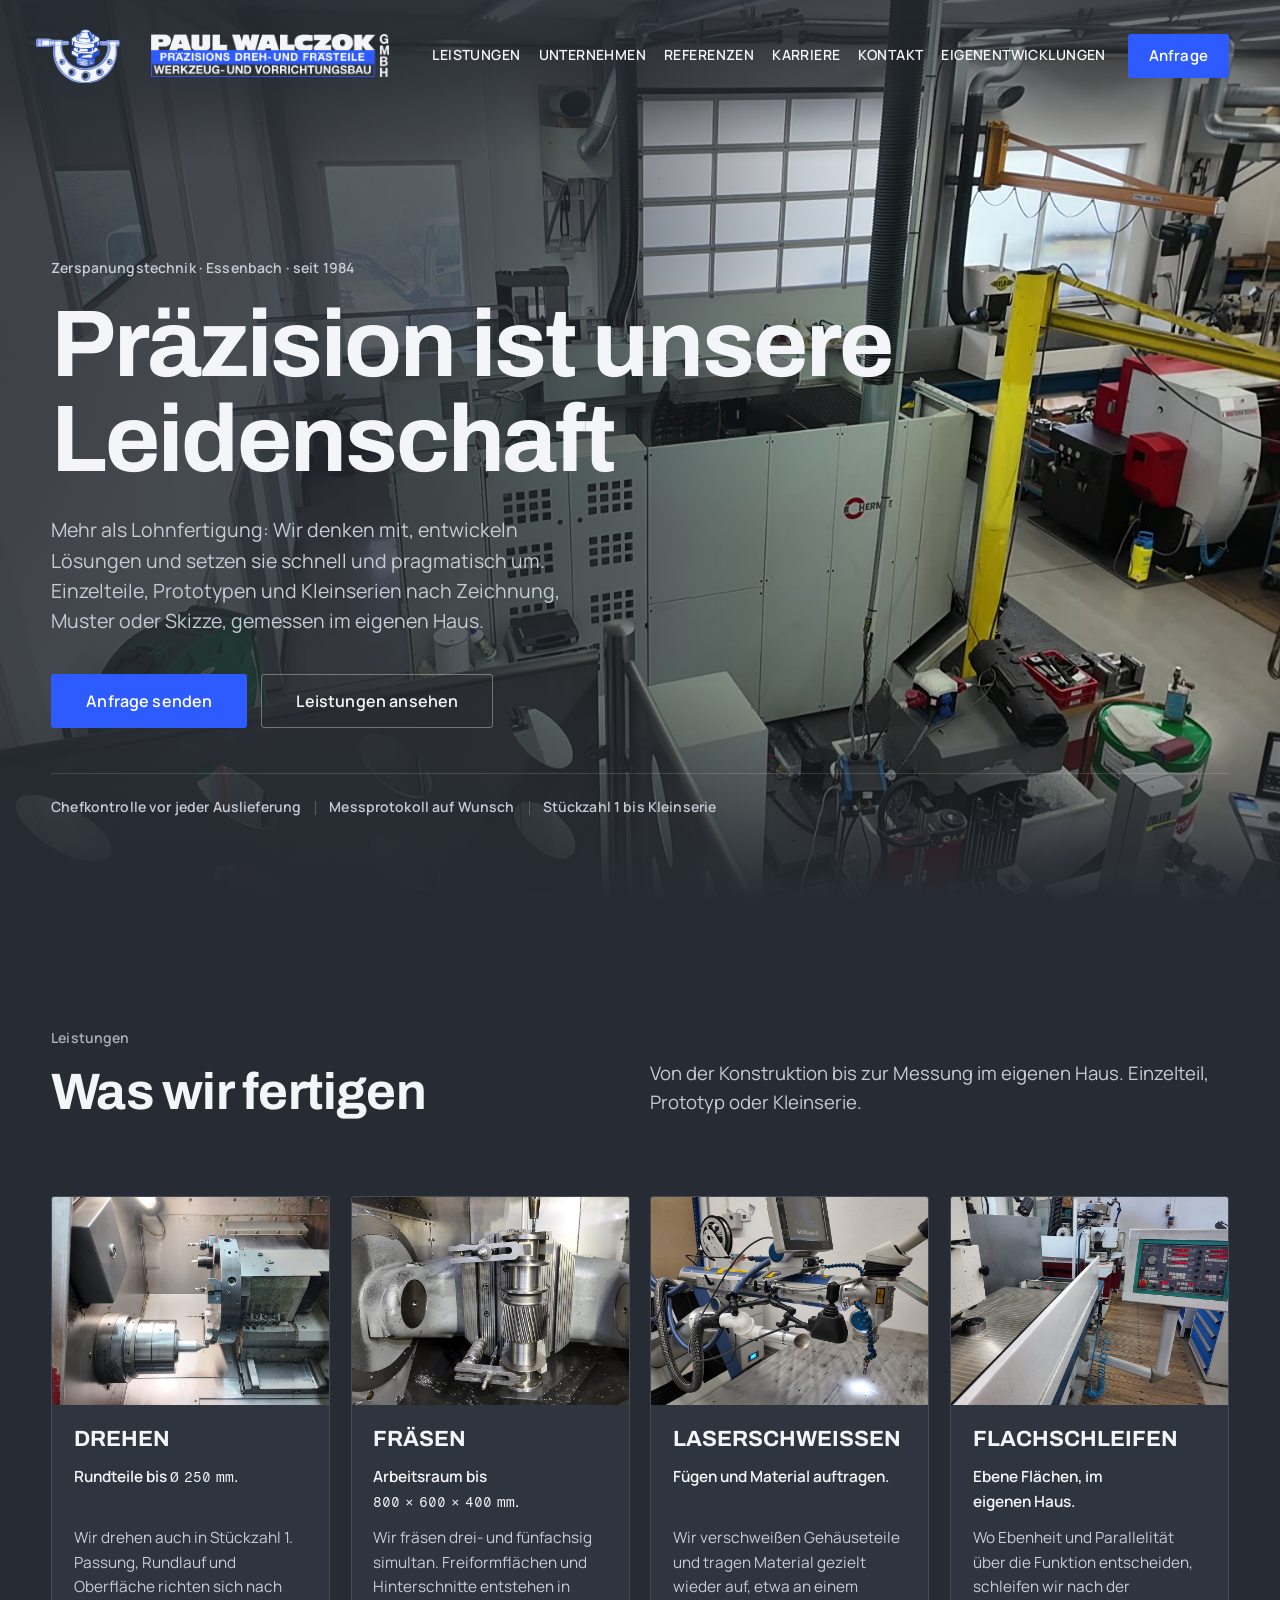
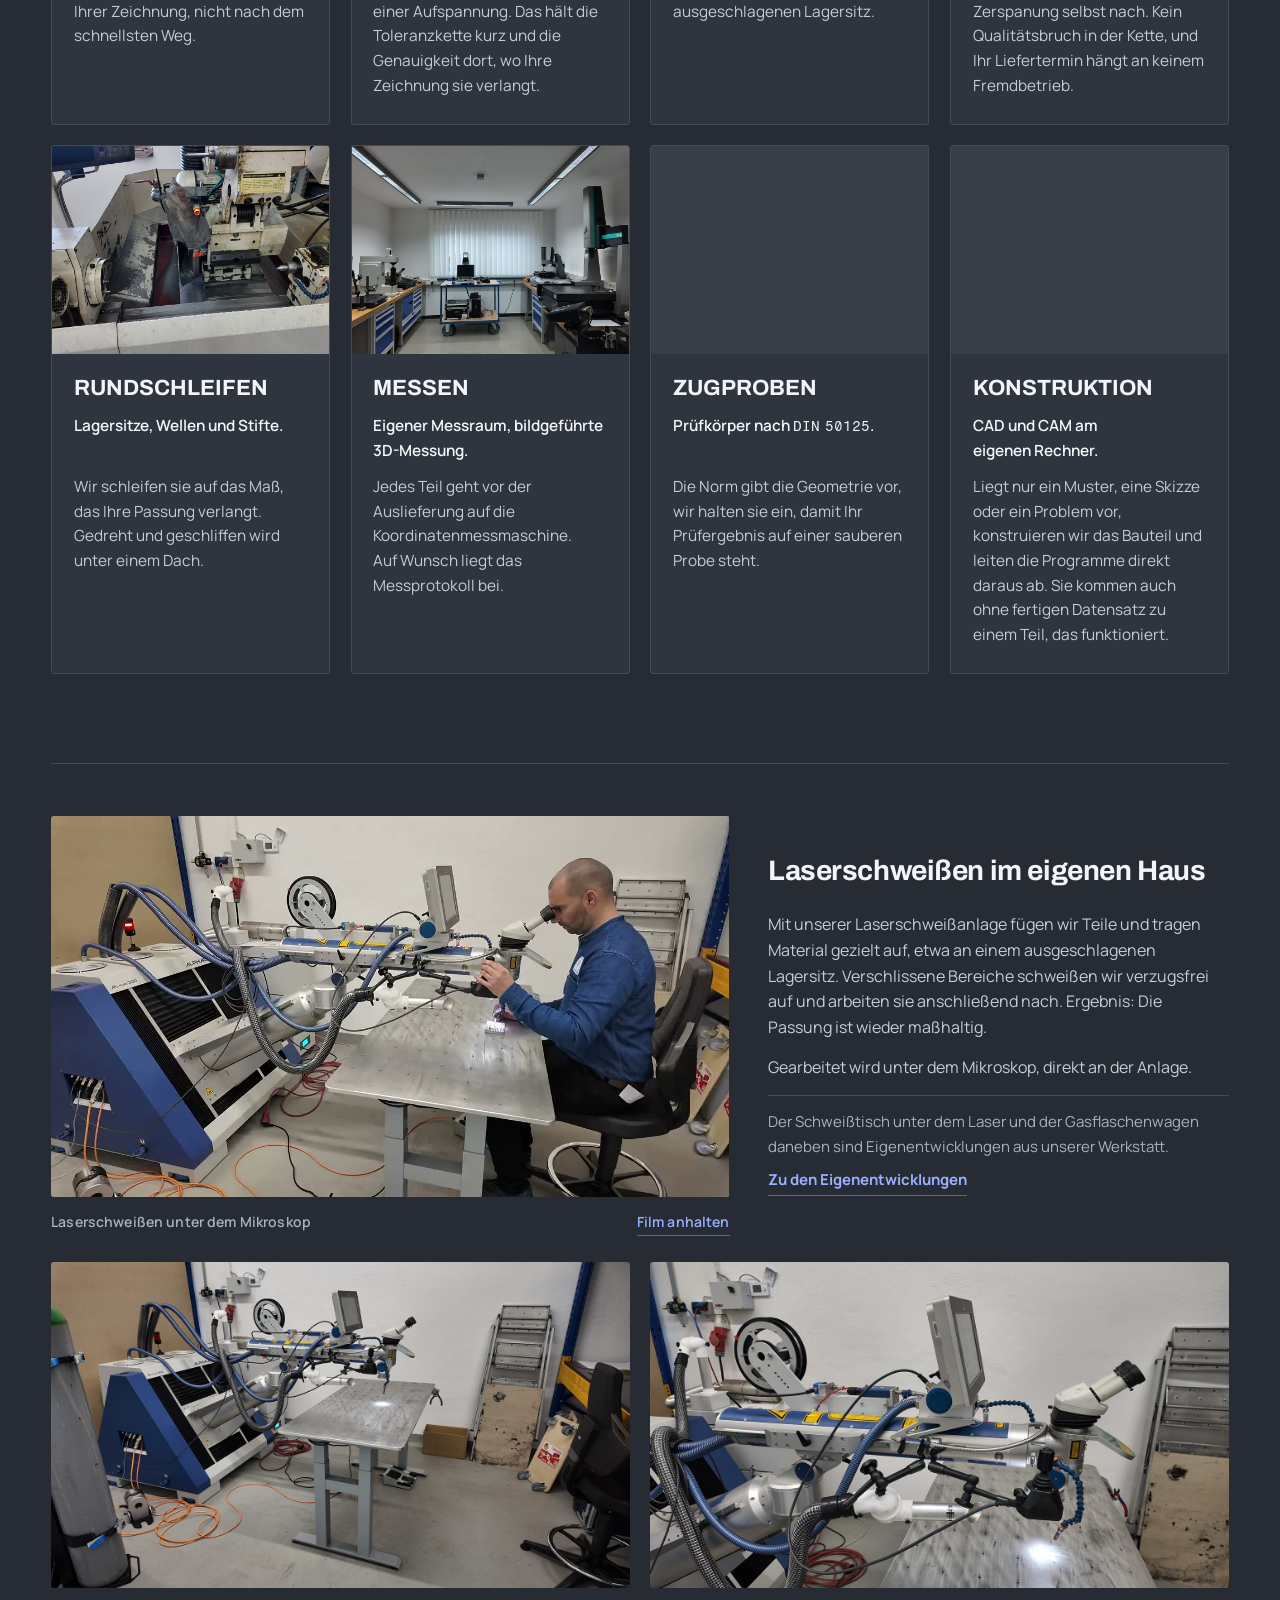
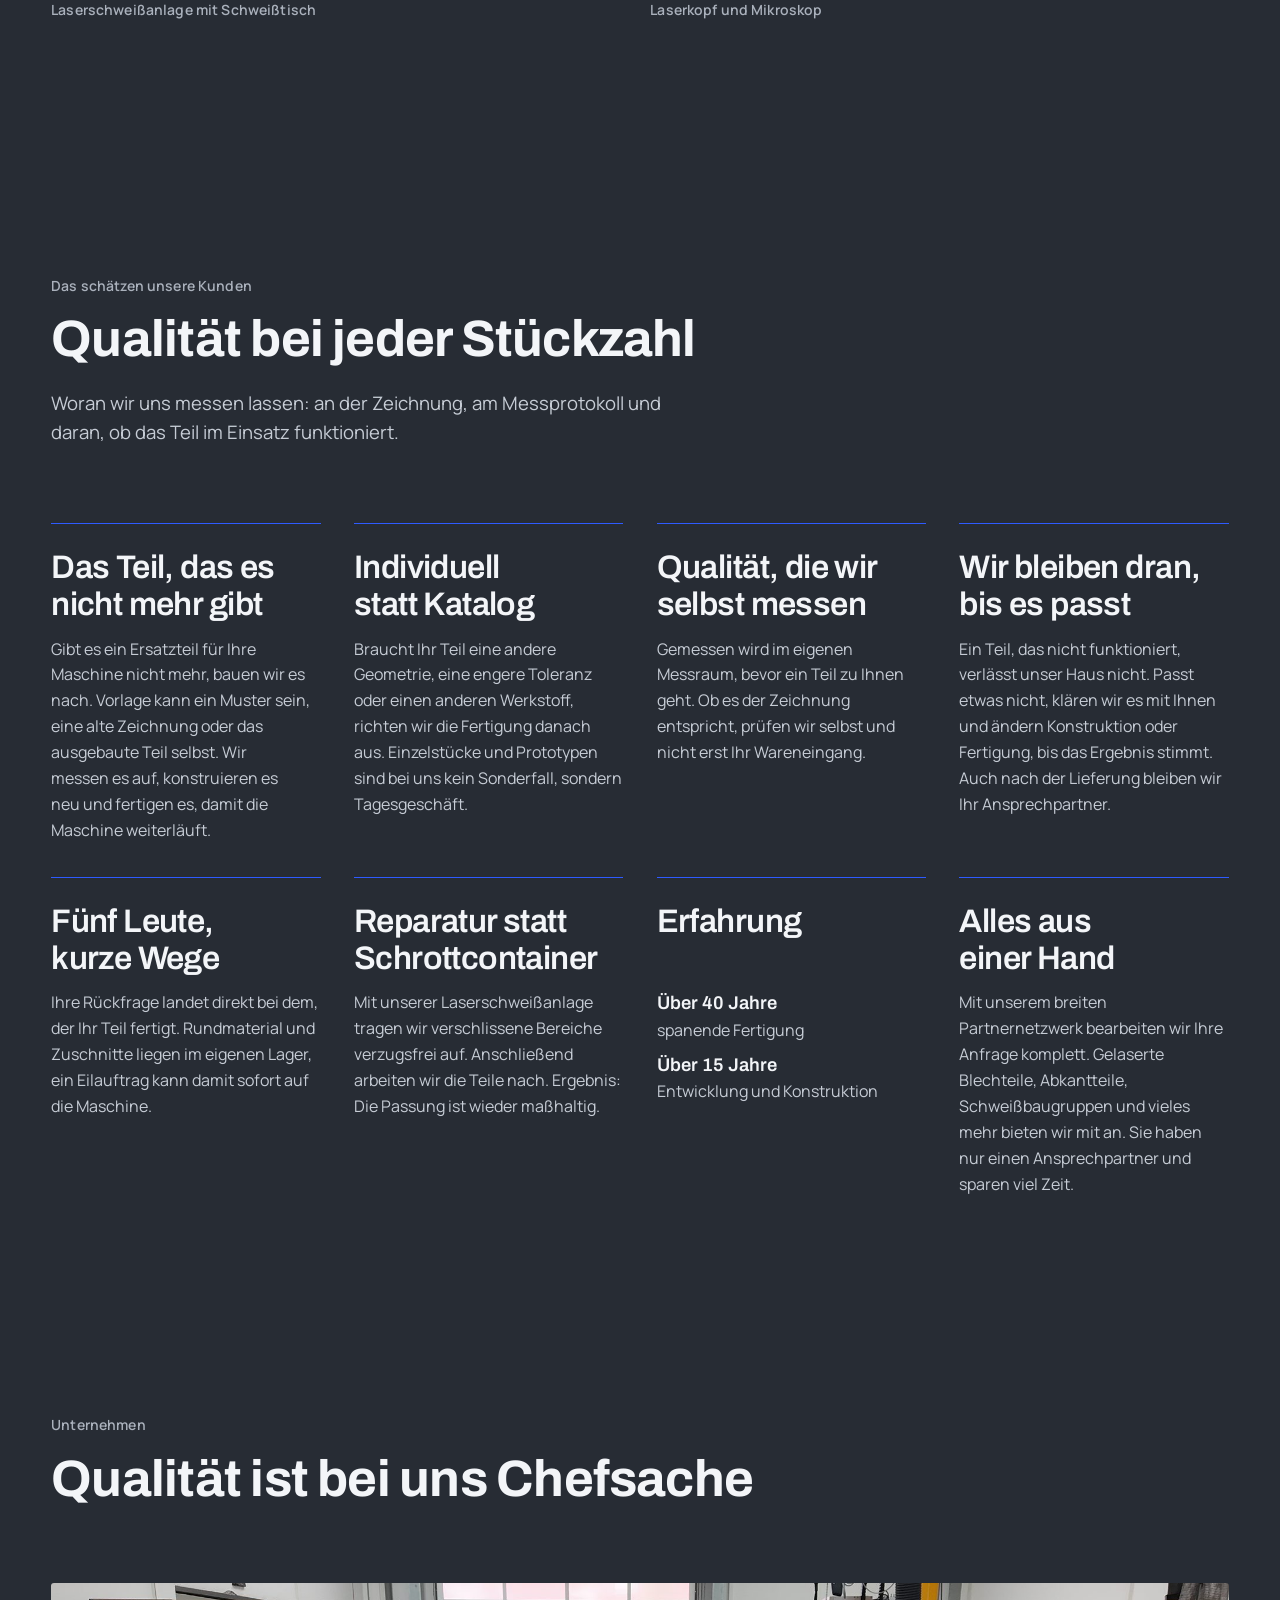
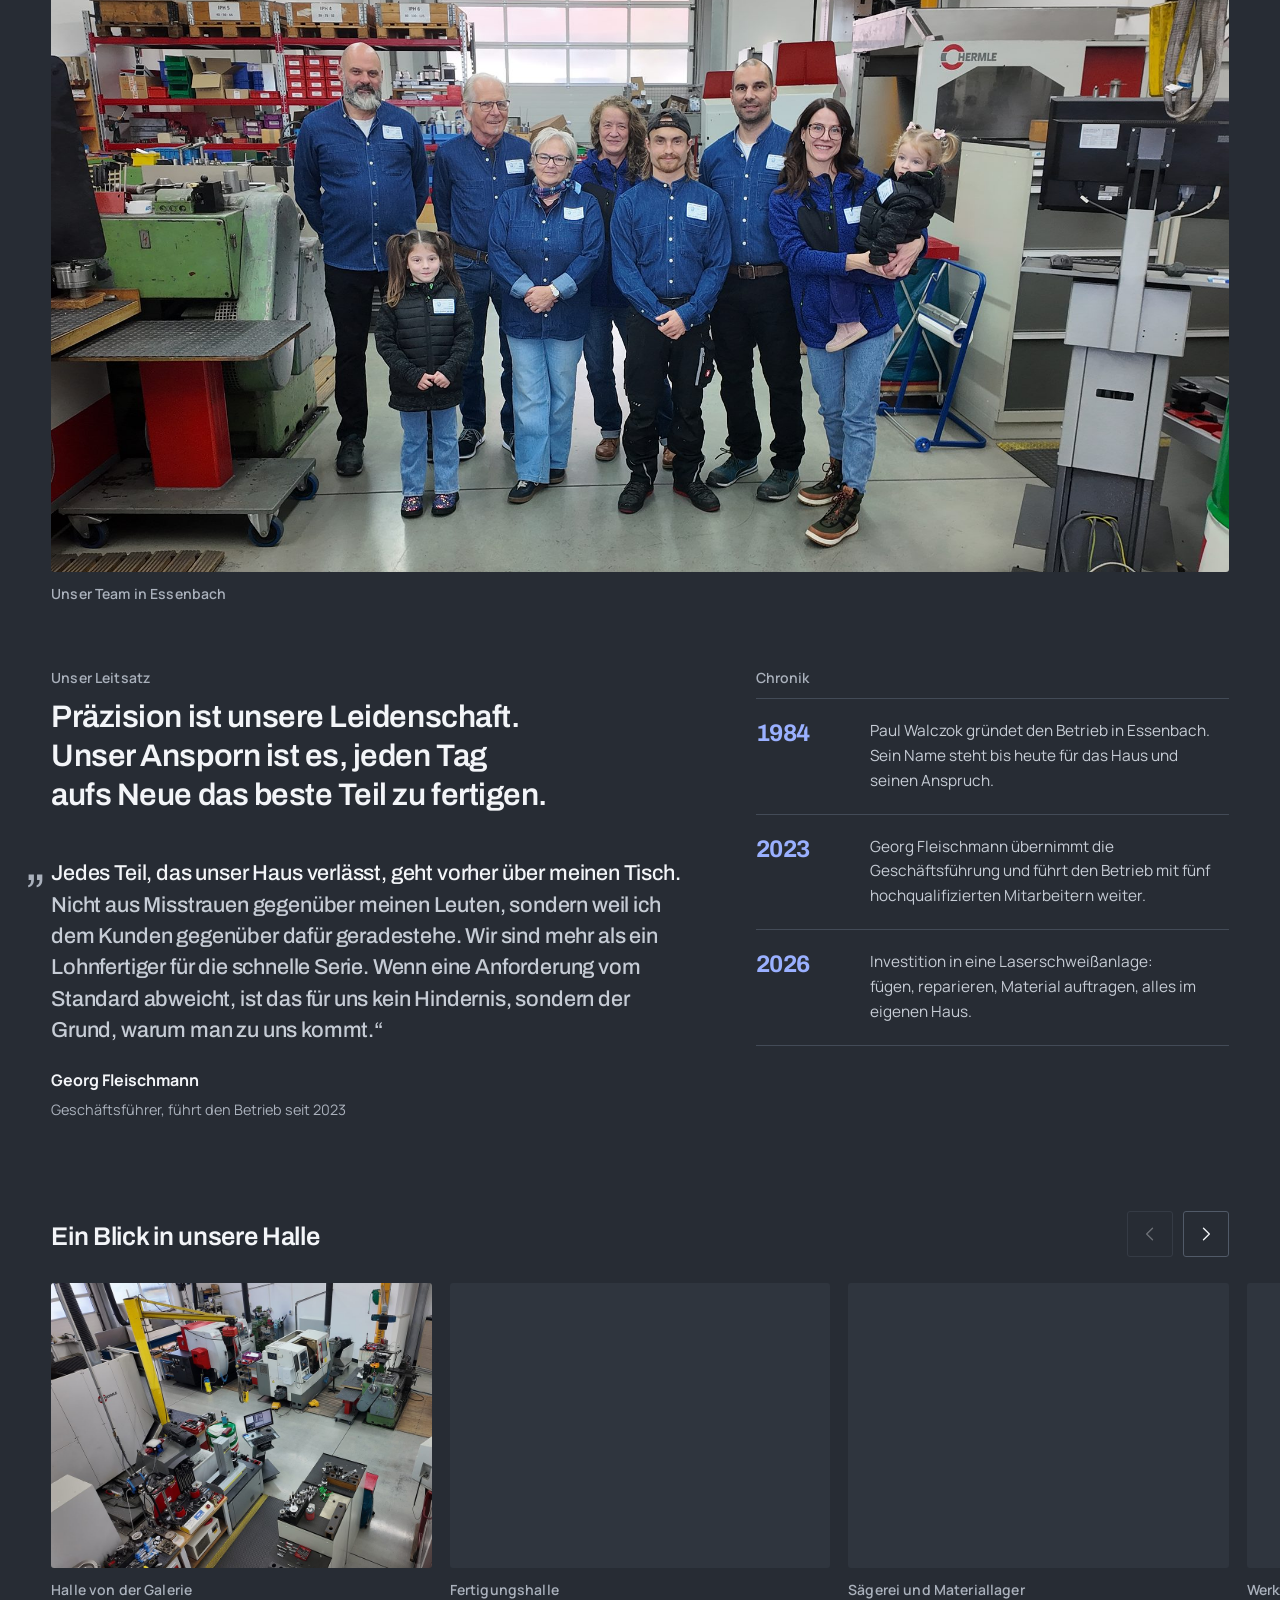
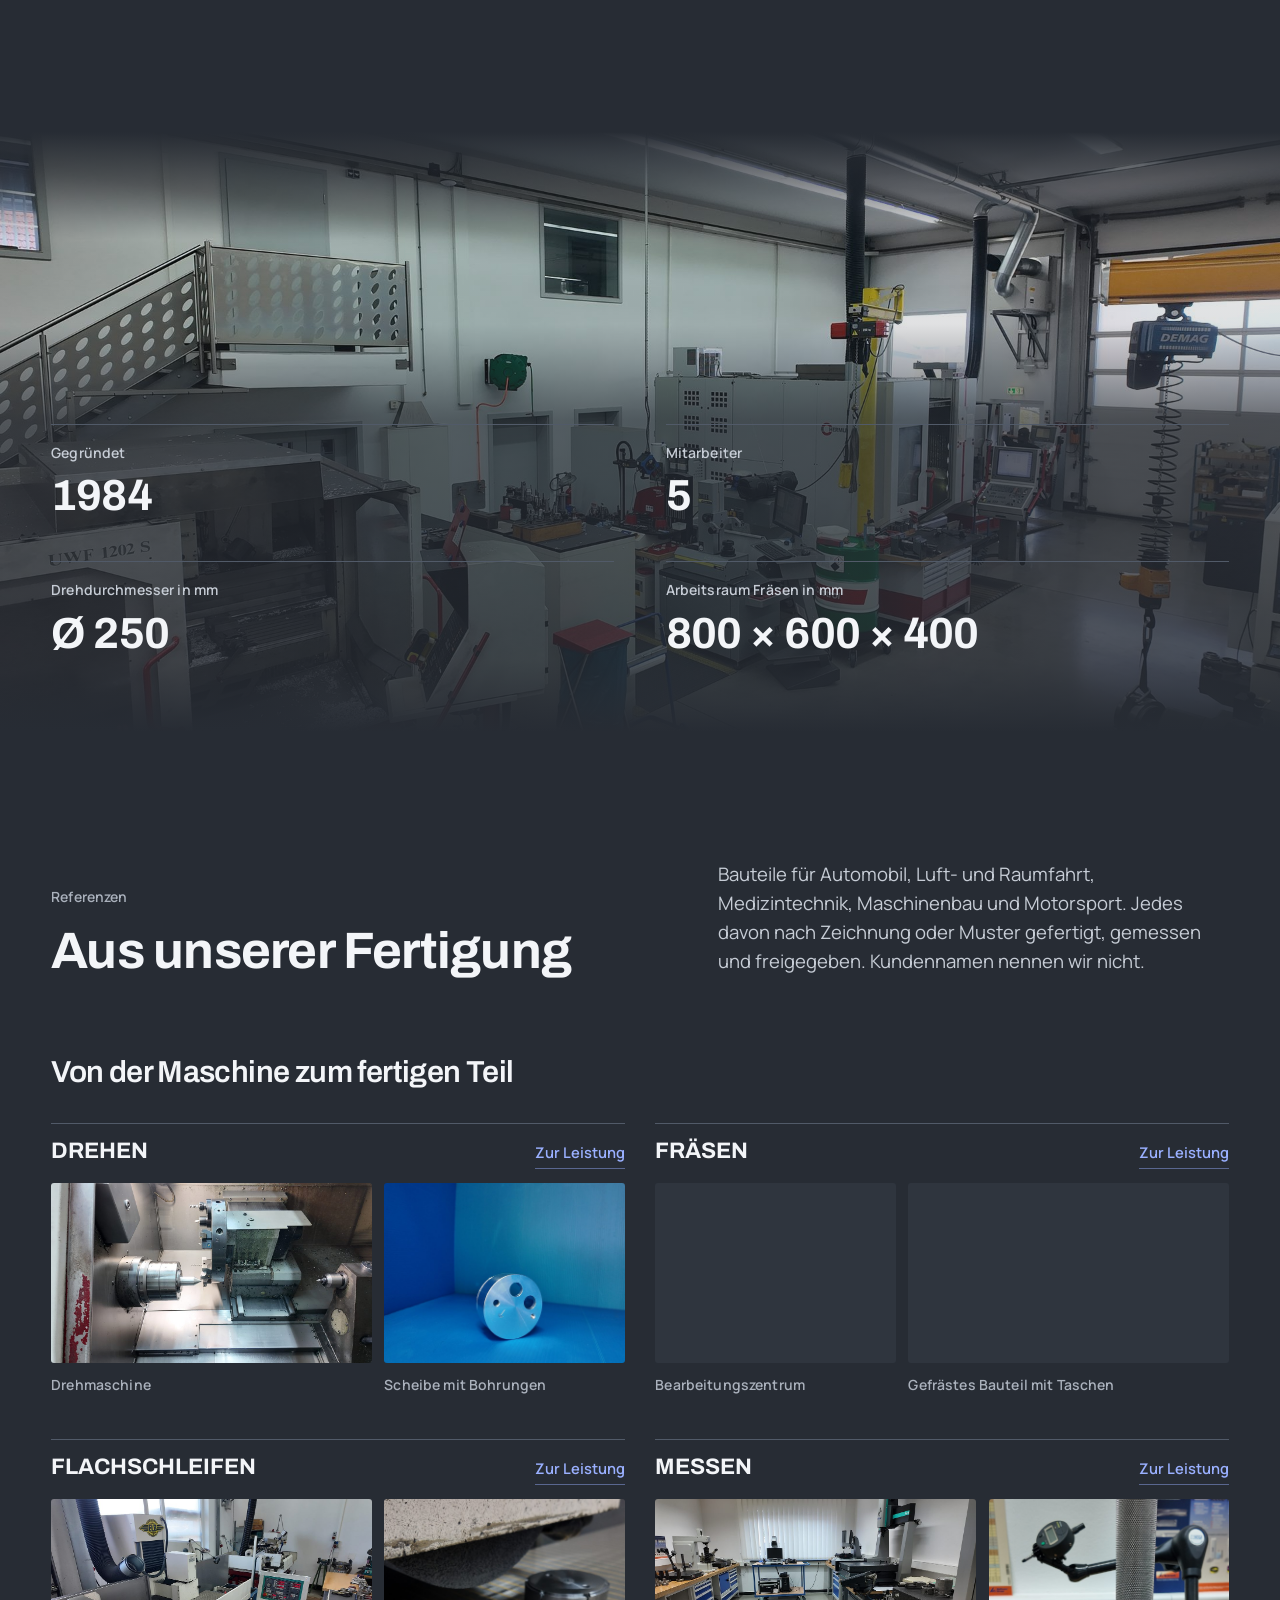
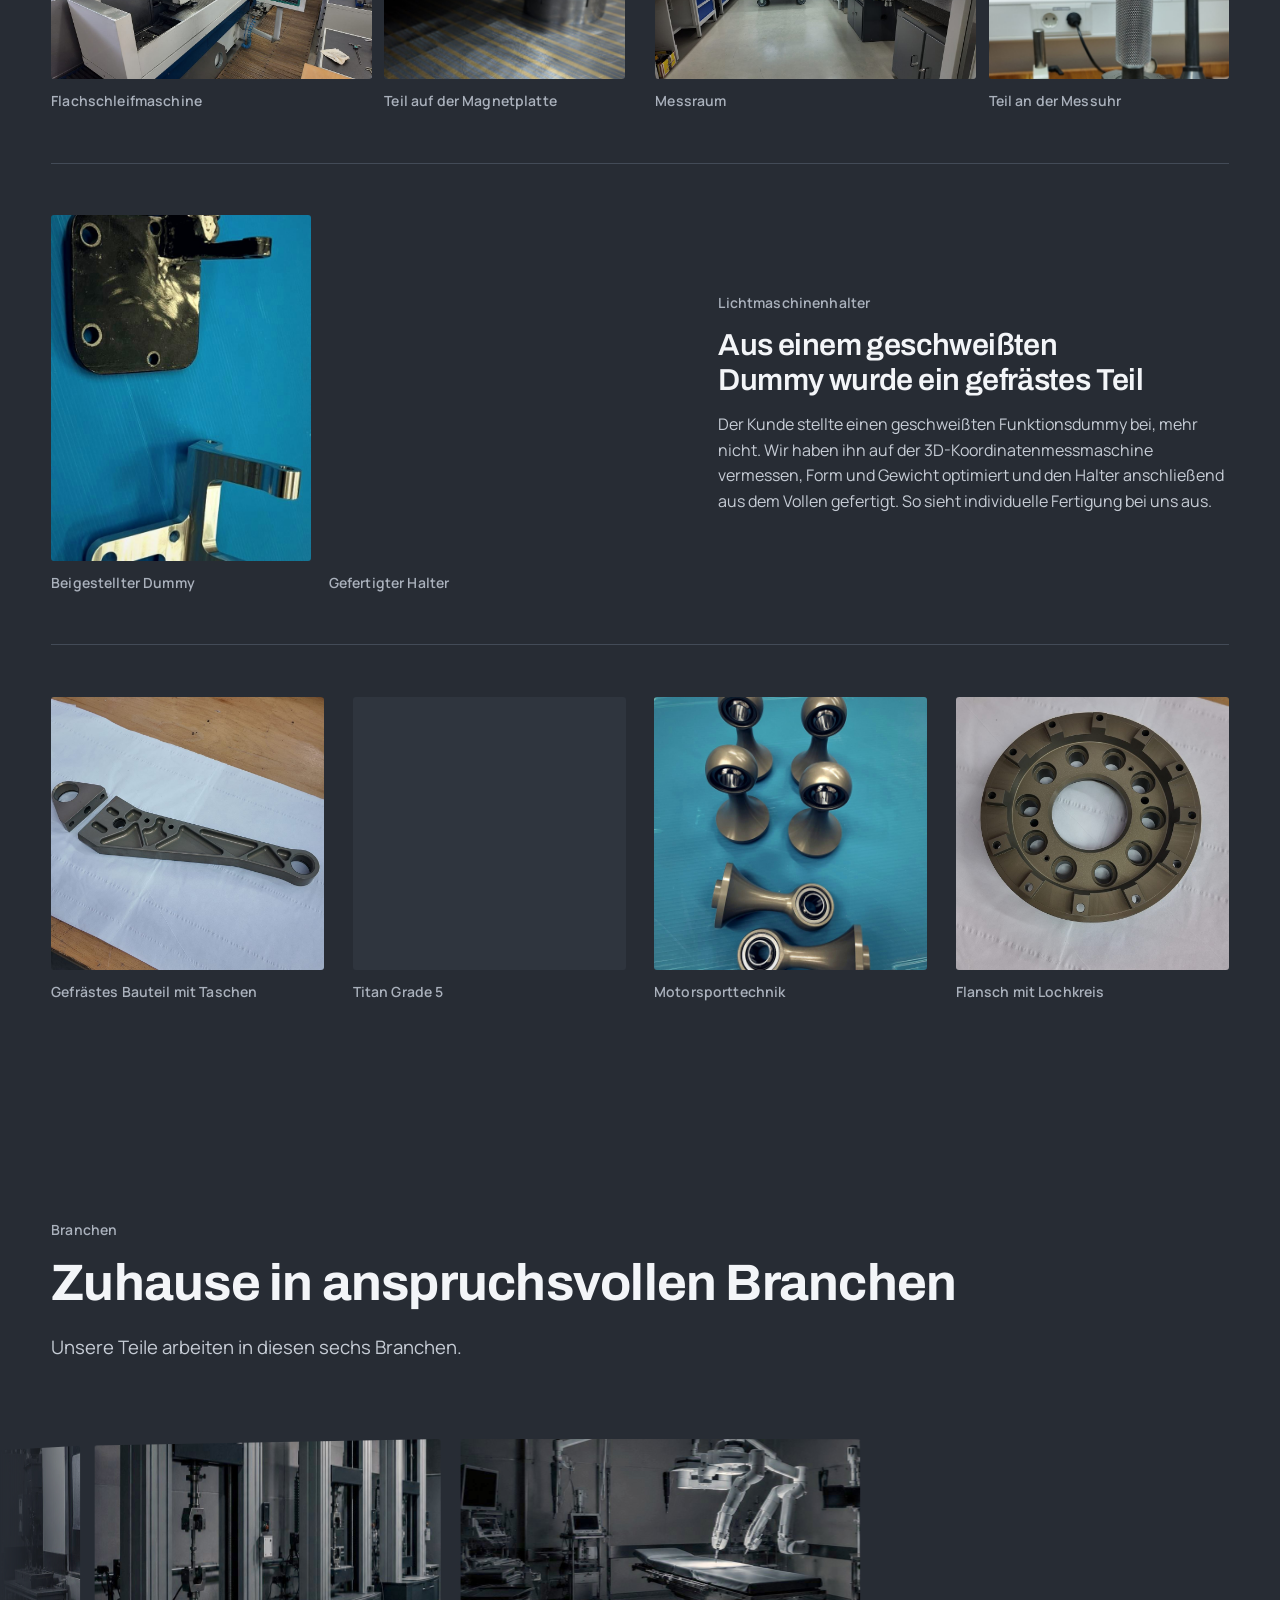
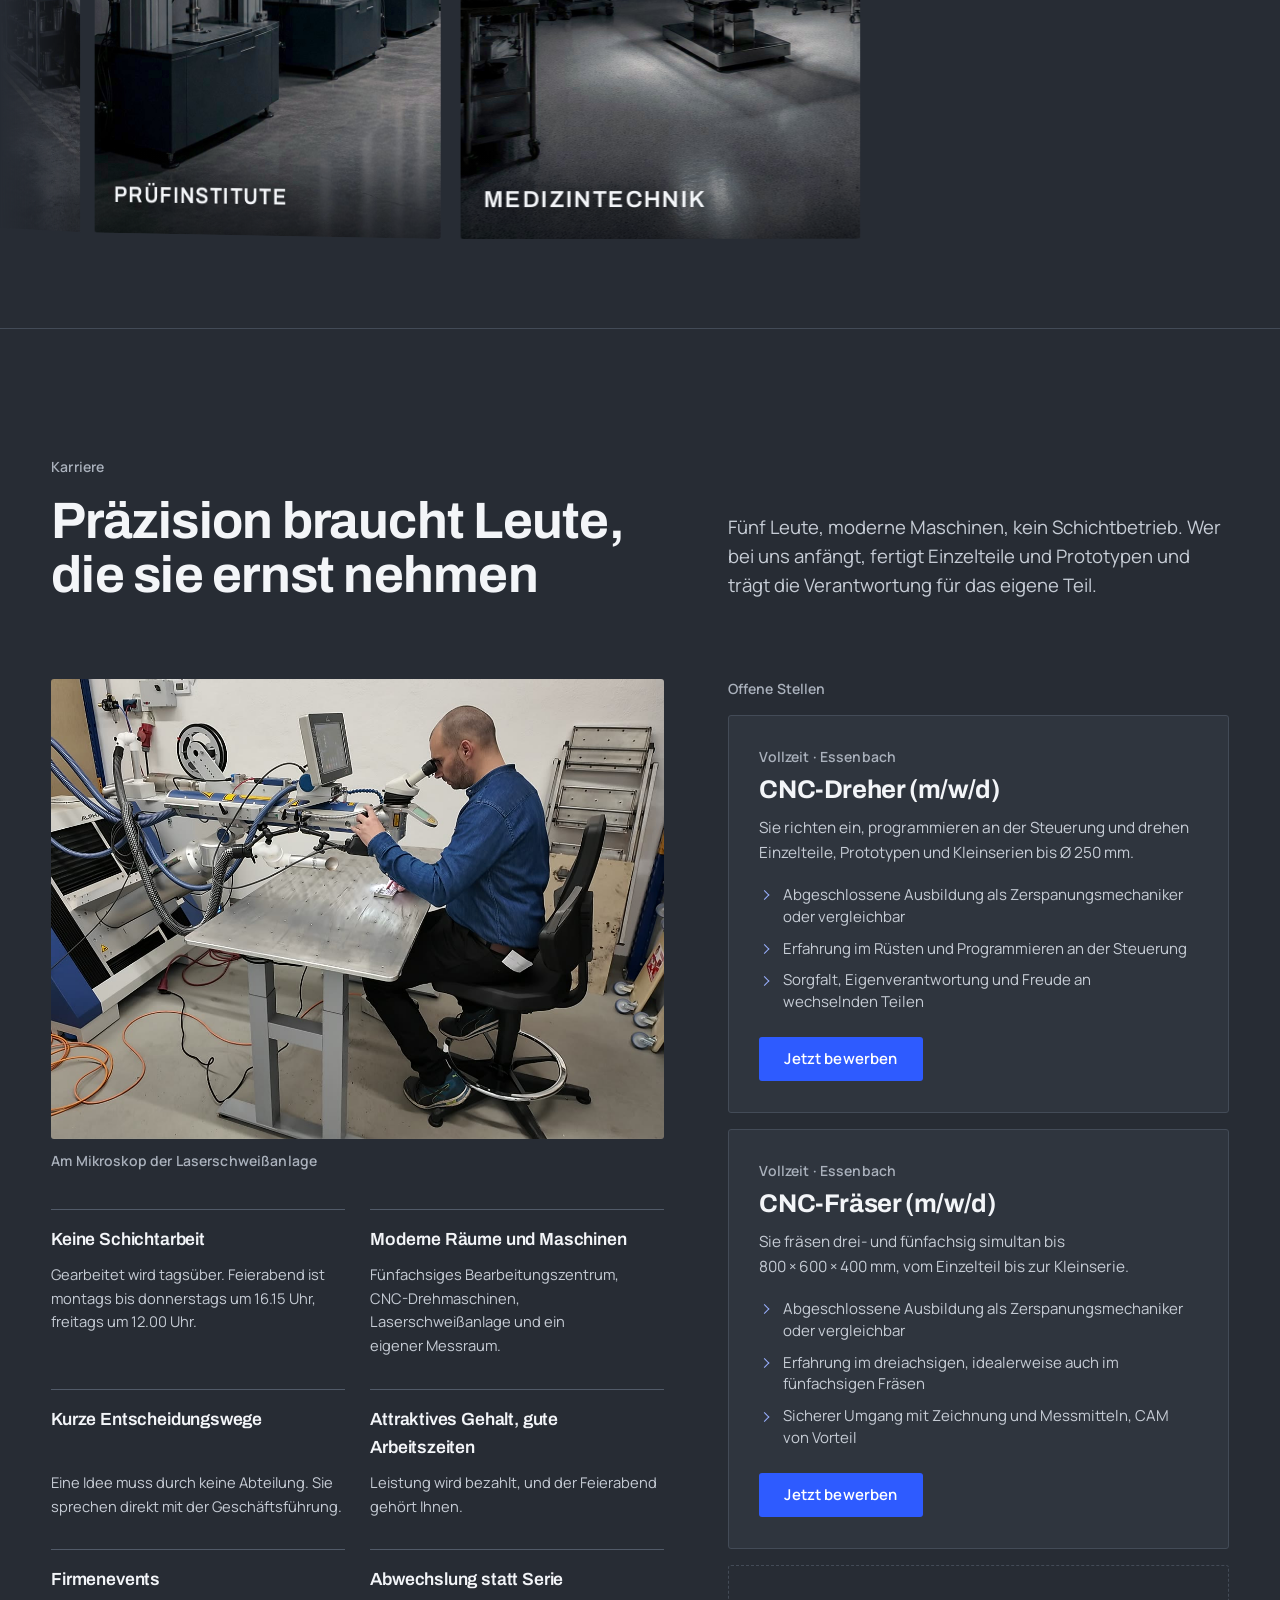
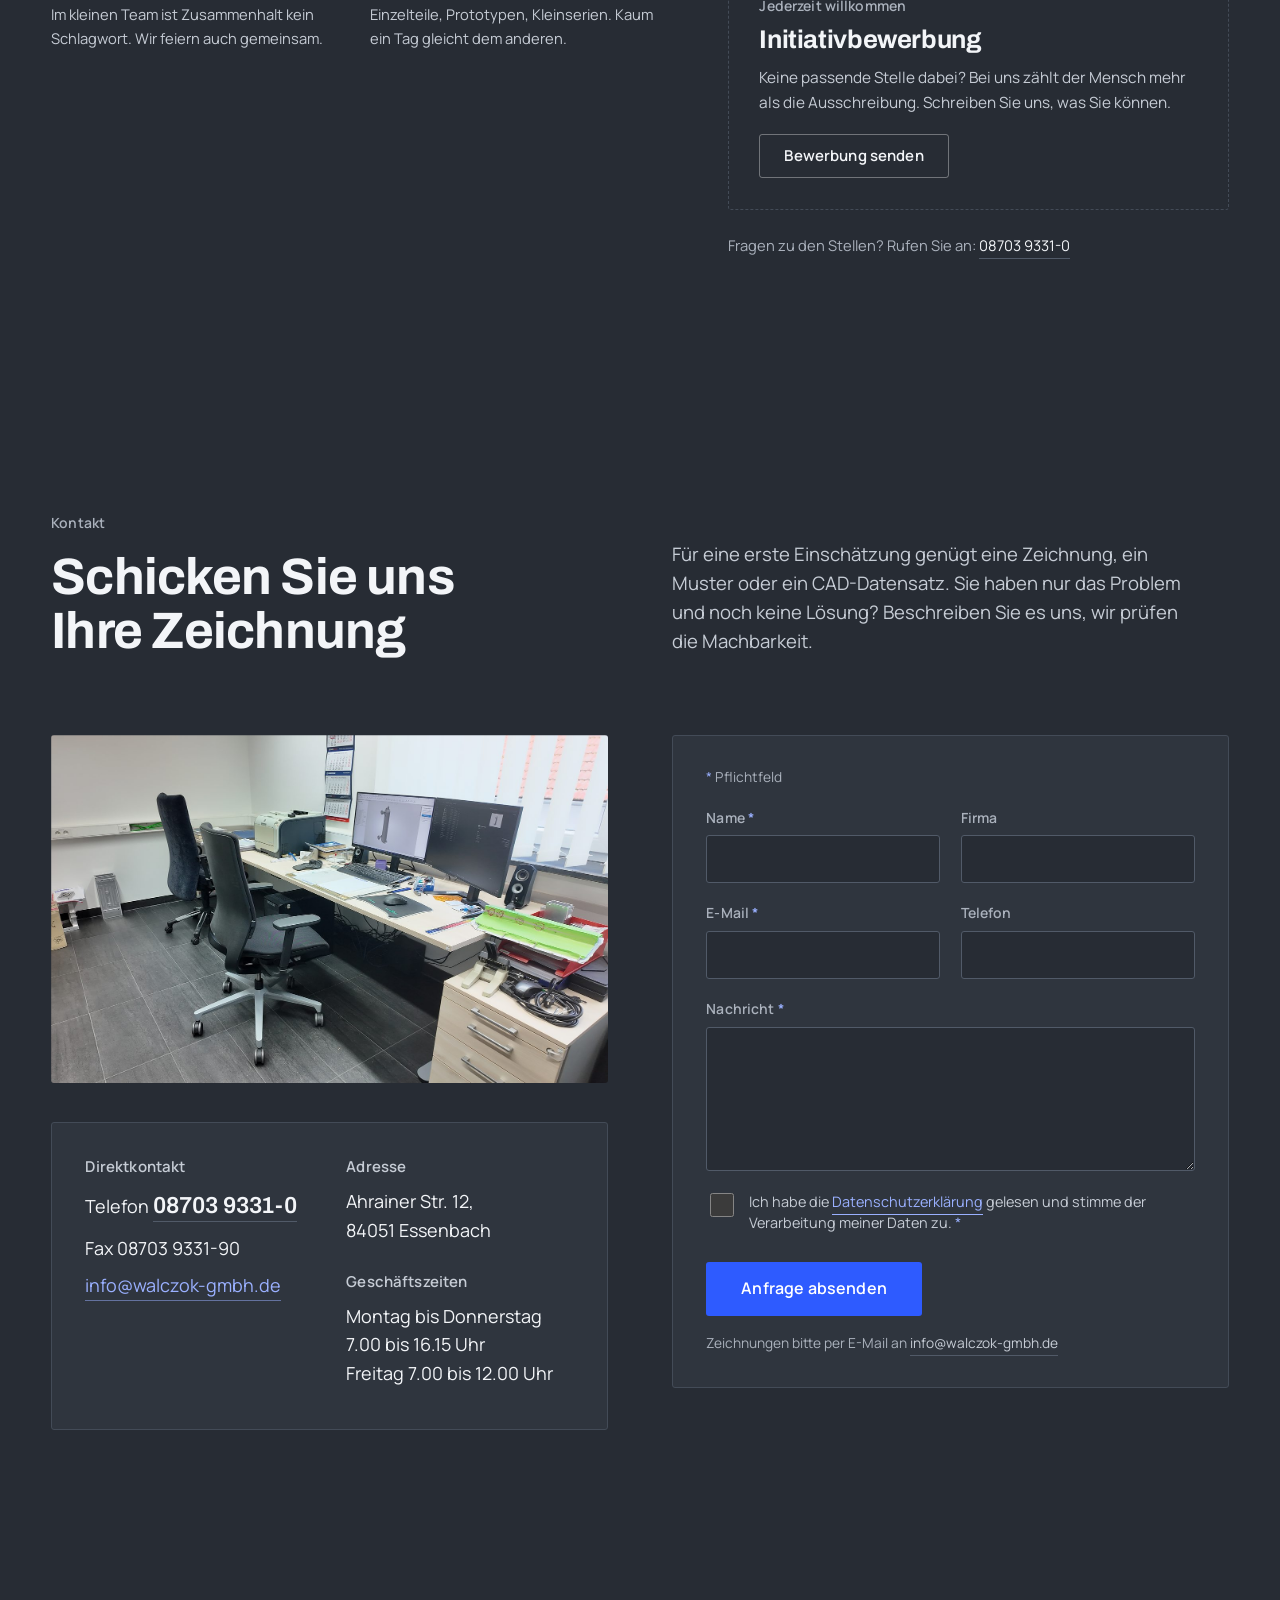
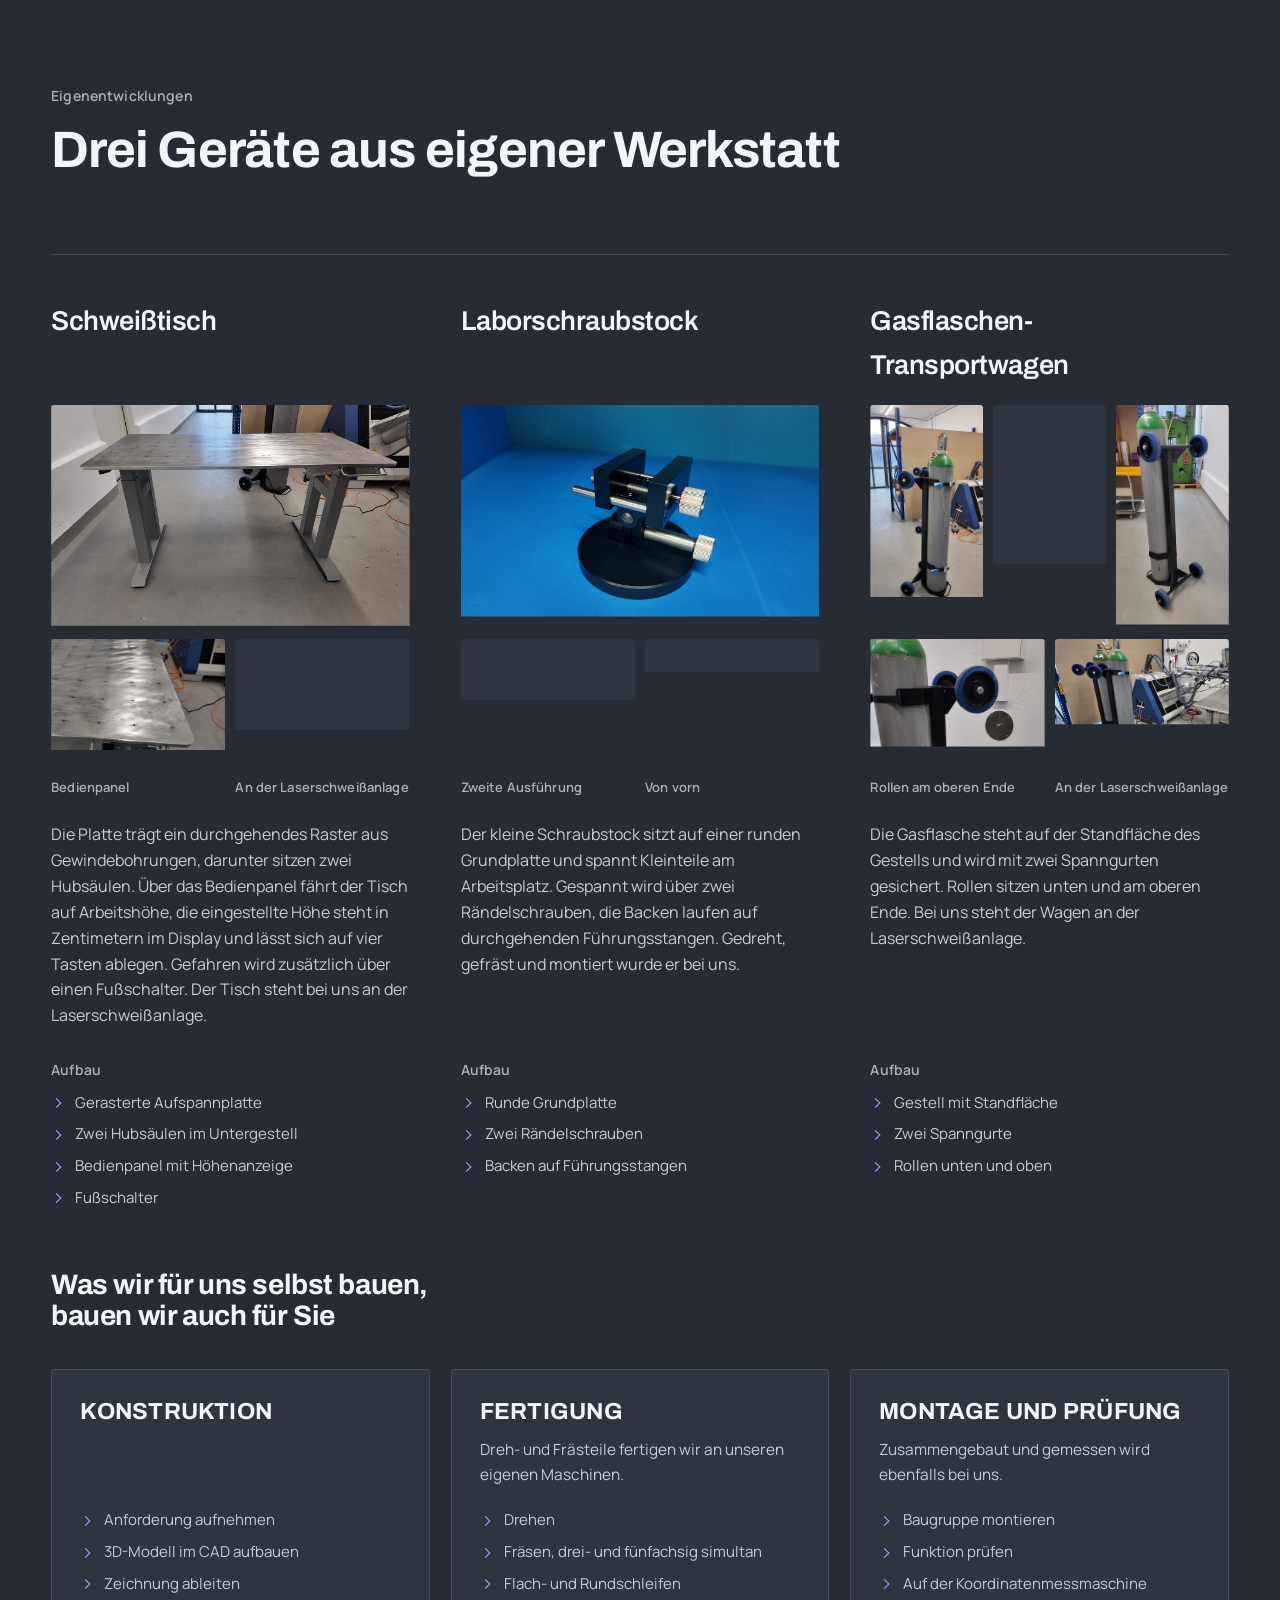
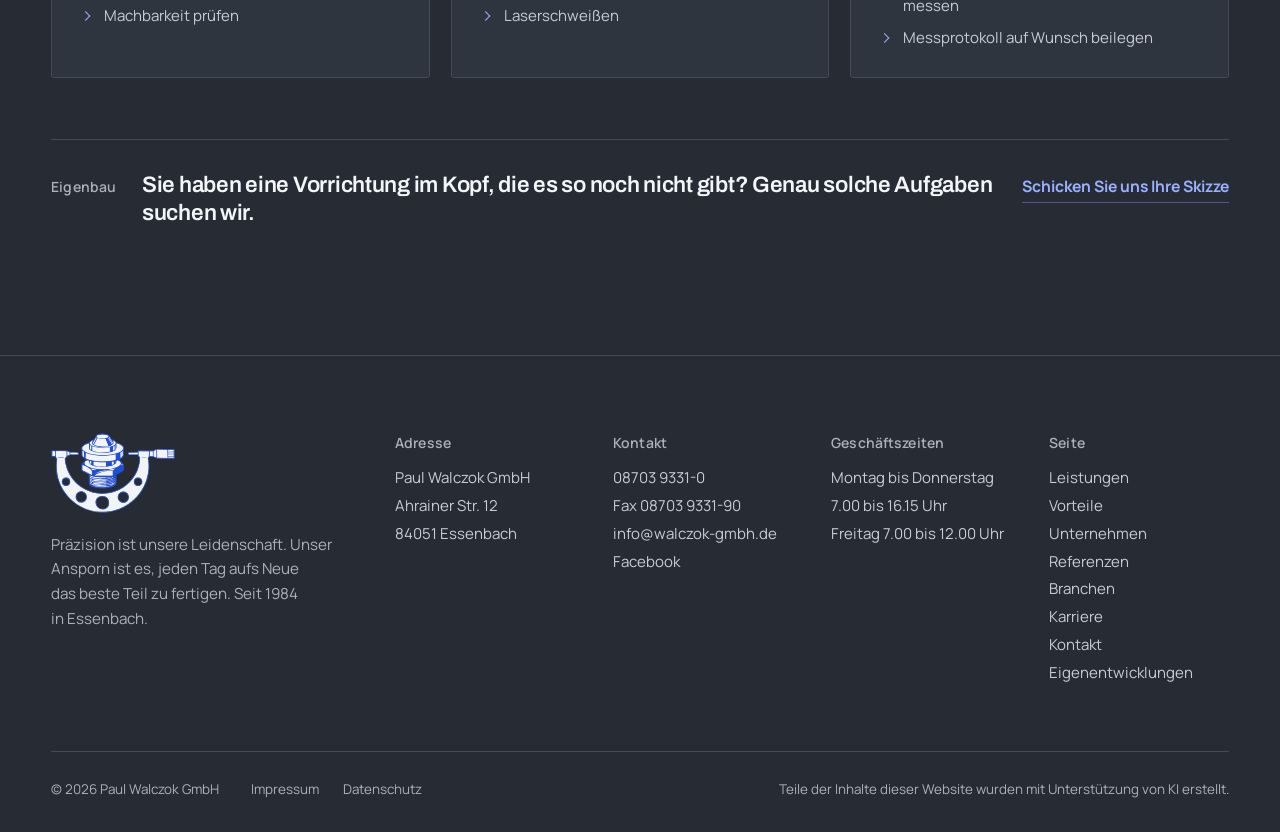
==== commit d542f12b: "Kontaktdaten als Kasten, Branchen-Ring zurueck, Bildmarke dreht mit echter Tiefe Rueckmeldung Lukas " ====
--- a/index.html
+++ b/index.html
@@ -31,7 +31,7 @@
 <link rel="preload" as="font" type="font/woff2" href="fonts/xn7gYHE41ni1AdIRggexSg.woff2" crossorigin>
 <link rel="stylesheet" href="fonts/fonts.css?v=20261009">
 <link rel="preload" as="image" href="assets/img/hero-poster.jpg" fetchpriority="high">
-<link rel="stylesheet" href="css/styles.css?v=20261119">
+<link rel="stylesheet" href="css/styles.css?v=20261119b">
 
 <!-- Die versteckten Startzustaende haengen an `.gsap`; die Klasse wird erst gesetzt,
      wenn der GSAP-Stack nachweislich geladen ist. Faellt eine Vendor-Datei aus,
@@ -92,16 +92,19 @@
       <a class="brand__link" href="#top" aria-label="Paul Walczok GmbH, zum Seitenanfang">
         <!-- Bildmarke aus der Vektordatei des Kunden (Patch der Arbeitskleidung,
              13.11.2026), Optik wie auf dem Patch: heller Koerper, blaue Linien.
-             Zwei Teile, damit sie sich beim Scrollen drehen kann: der Buegel
-             schwenkt um die senkrechte Achse, der Bolzen (Drehteil, sieht aus
-             jeder Richtung gleich aus) bleibt stehen. Der Buegel liegt zweimal
-             da, je eine Haelfte: die Haelfte, die gerade zum Betrachter zeigt,
-             steht vor dem Bolzen, die andere dahinter (js/main.js). Ohne
-             JavaScript steht die Marke einfach still. -->
-        <span class="mark" id="mark" aria-hidden="true">
-          <img class="mark__b mark__b--l" src="assets/img/marke-buegel.svg?v=20261113c" width="139" height="90" alt="" decoding="async">
-          <img class="mark__z" src="assets/img/marke-bolzen.svg?v=20261113c" width="139" height="90" alt="" decoding="async">
-          <img class="mark__b mark__b--r" src="assets/img/marke-buegel.svg?v=20261113c" width="139" height="90" alt="" decoding="async">
+             Runde 3 (19.11.2026): Beim Scrollen dreht sich der Buegel als
+             Platte mit echter Dicke um die senkrechte Achse, der Bolzen
+             (Drehteil, sieht aus jeder Richtung gleich aus) bleibt stehen.
+             Im HTML steht nur die ganze Marke als ein Bild (Rueckfall ohne
+             JavaScript und bei reduzierter Bewegung). js/main.js baut daraus
+             die Schichten; die Bildadressen samt Versionsnummer stehen in den
+             data-Attributen. Aufbau und Gruende: css/styles.css, "Marke und
+             Schriftzug". -->
+        <span class="mark" id="mark" aria-hidden="true"
+              data-buegel="assets/img/marke-buegel.svg?v=20261113c"
+              data-kante="assets/img/marke-buegel-kante.svg?v=20261119b"
+              data-bolzen="assets/img/marke-bolzen.svg?v=20261113c">
+          <img class="mark__flach" src="assets/img/logo-mark-vektor.svg?v=20261113c" width="139" height="90" alt="" decoding="async">
         </span>
         <!-- Rechts neben der Marke der Original-Schriftzug aus der CI des Kunden
              (Hinweise Homepage, 29.09.2026: "genau so, das gehoert zu unserer CI").
@@ -868,12 +871,15 @@
 </section>
 
 <!-- ═══════════════════════ 7 · BRANCHEN ═══════════════════════
-     19.11.2026: Die sechs Branchenbilder (symbolische KI-Szenen, dunkel und
-     grau) und der 3D-Ring sind entfallen. Der Kunde fand die Seite "wie mit
-     Filter, leblos", die Bilder waren dafuer der deutlichste Grund. Die
-     Branchen stehen jetzt als ruhige Reihe aus Namen, je mit einer feinen
-     Linie oben wie bei den Vorteilen (.adv__rule). Keine Beschreibungen,
-     keine Symbole, keine Nummern. -->
+     3D-Zylinder: 14 Ringplaetze, nur sechs sind belegt. Der Ring dreht beim
+     Scrollen von -102 auf -25 Grad. Die Ringplaetze und die Transforms setzt
+     erst js/main.js — ohne GSAP und unter 768 px bleibt es ein Raster. -->
+<!-- Branchenbilder: symbolische Szenen der jeweiligen Branche, keine Aufnahmen
+     aus eigener Fertigung und keine Bauteile des Kunden. Vom Kunden freigeben lassen.
+     19.11.2026 (Runde 3): Der Ring war kurz durch eine reine Namensliste
+     ersetzt; der Kunde will die Branchen mit Bildern behalten, deshalb steht
+     hier wieder der Stand von Commit 2644748. Die Bilder sind aus den
+     Originalen natuerlich neu eingestellt (tools/fotos-farbe/kraeftiger.py). -->
 <section class="sec sec--ind" id="branchen" aria-labelledby="indH">
   <div class="wrap">
     <div class="head rv">
@@ -883,32 +889,49 @@
            Ersetzt durch das, was die Sektion zeigt: die sechs Branchen. -->
       <p class="lead">Unsere Teile arbeiten in diesen sechs Branchen.</p>
     </div>
-    <ul class="ind">
-      <li class="ind__i rv">
-        <span class="ind__rule" aria-hidden="true"></span>
-        <h3 class="ind__name">Automobil</h3>
-      </li>
-      <li class="ind__i rv">
-        <span class="ind__rule" aria-hidden="true"></span>
-        <h3 class="ind__name">Motor- und Rennsport</h3>
-      </li>
-      <li class="ind__i rv">
-        <span class="ind__rule" aria-hidden="true"></span>
-        <h3 class="ind__name">Luft- und Raumfahrt</h3>
-      </li>
-      <li class="ind__i rv">
-        <span class="ind__rule" aria-hidden="true"></span>
-        <h3 class="ind__name">Maschinenbau</h3>
-      </li>
-      <li class="ind__i rv">
-        <span class="ind__rule" aria-hidden="true"></span>
-        <h3 class="ind__name">Prüfinstitute</h3>
-      </li>
-      <li class="ind__i rv">
-        <span class="ind__rule" aria-hidden="true"></span>
-        <h3 class="ind__name">Medizintechnik</h3>
-      </li>
-    </ul>
+  </div>
+
+  <div class="cyl-wrap" id="cylWrap">
+    <div class="cyl-stage" id="cylStage">
+      <ul class="cyl" id="cyl">
+        <li class="cyl__c">
+          <img class="cyl__img" src="assets/img/branche-automobil.jpg" width="1200" height="1200"
+               loading="lazy" decoding="async" alt="Rohkarosserie auf einer Montagelinie im Automobilwerk">
+          <span class="cyl__veil" aria-hidden="true"></span>
+          <span class="cyl__cap">Automobil</span>
+        </li>
+        <li class="cyl__c">
+          <img class="cyl__img" src="assets/img/branche-motorsport.jpg" width="1200" height="1200"
+               loading="lazy" decoding="async" alt="Rennwagen in einer Box der Boxengasse">
+          <span class="cyl__veil" aria-hidden="true"></span>
+          <span class="cyl__cap">Motor- und Rennsport</span>
+        </li>
+        <li class="cyl__c">
+          <img class="cyl__img" src="assets/img/branche-luftfahrt.jpg" width="1200" height="1200"
+               loading="lazy" decoding="async" alt="Verkehrsflugzeug in einer Wartungshalle">
+          <span class="cyl__veil" aria-hidden="true"></span>
+          <span class="cyl__cap">Luft- und Raumfahrt</span>
+        </li>
+        <li class="cyl__c">
+          <img class="cyl__img" src="assets/img/branche-maschinenbau.jpg" width="1200" height="1200"
+               loading="lazy" decoding="async" alt="Reihe von Bearbeitungszentren in einer Produktionshalle">
+          <span class="cyl__veil" aria-hidden="true"></span>
+          <span class="cyl__cap">Maschinenbau</span>
+        </li>
+        <li class="cyl__c">
+          <img class="cyl__img" src="assets/img/branche-pruefinstitute.jpg" width="1200" height="1200"
+               loading="lazy" decoding="async" alt="Zugprüfmaschinen in einem Werkstofflabor">
+          <span class="cyl__veil" aria-hidden="true"></span>
+          <span class="cyl__cap">Prüfinstitute</span>
+        </li>
+        <li class="cyl__c">
+          <img class="cyl__img" src="assets/img/branche-medizintechnik.jpg" width="1200" height="1200"
+               loading="lazy" decoding="async" alt="Operationssaal mit Assistenzarm über dem OP-Tisch">
+          <span class="cyl__veil" aria-hidden="true"></span>
+          <span class="cyl__cap">Medizintechnik</span>
+        </li>
+      </ul>
+    </div>
   </div>
 </section>
 
@@ -1095,12 +1118,15 @@
              alt="Konstruktion am CAD-Platz: Arbeitsplatz mit zwei Bildschirmen und CAD-Modell">
       </figure>
 
+      <!-- Runde 3 (19.11.2026, Kundenwunsch): Kontaktdaten deutlich hervorgehoben,
+           als Kasten wie das Formular rechts und groesser geschrieben. Inhalt
+           unveraendert; .con__tel macht die Telefonnummer am groessten. -->
       <div class="con__meta rv">
         <div>
           <h3>Direktkontakt</h3>
           <!-- Rufnummern in der Schreibweise nach DIN 5008, ueberall gleich -->
           <ul>
-            <li>Telefon <a href="tel:+49870393310">08703 9331-0</a></li>
+            <li class="con__tel">Telefon <a href="tel:+49870393310">08703 9331-0</a></li>
             <li>Fax <span class="nb">08703 9331-90</span></li>
             <li><a href="mailto:info@walczok-gmbh.de">info@walczok-gmbh.de</a></li>
           </ul>
@@ -1423,6 +1449,6 @@
 <script src="js/vendor/ScrollTrigger.min.js"></script>
 <script src="js/vendor/SplitText.min.js"></script>
 <script src="js/vendor/lenis.min.js"></script>
-<script src="js/main.js?v=20261119"></script>
+<script src="js/main.js?v=20261119b"></script>
 </body>
 </html>
--- a/css/styles.css
+++ b/css/styles.css
@@ -45,6 +45,13 @@
      eine gebrochene Kante am Werkstueck (Optik-Check 29.09.2026, vorher 16 px
      an Karten und eckig an Knoepfen und Formular). */
   --r: 3px;
+
+  /* 3D-Zylinder der Branchen-Sektion — Werte wie in der Vorlage */
+  --cyl-total:  14;
+  --cyl-angle:  calc((360 / var(--cyl-total)) * 1deg);
+  --cyl-w:      29.6875rem;                 /* 475 px Kartenbreite */
+  --cyl-radius: -1094.7px;                  /* Rueckfall, falls sin() fehlt */
+  --cyl-radius: calc((var(--cyl-w) / sin(var(--cyl-angle))) * -1);
 }
 
 /* ---------------------------------------------------------------- 2 Reset */
@@ -254,30 +261,85 @@
   height: calc(var(--wm-h) * 1.25); aspect-ratio: 139.02 / 89.82;
 }
 img.mark { width: auto; max-width: none; }        /* Unterseiten: ein Bild */
-/* Startseite: drei deckungsgleiche Ebenen. Der Buegel dreht um die senkrechte
-   Achse durch die Bolzenmitte (41,19 % der Breite), mit etwas Perspektive. Die
-   beiden Buegelbilder zeigen je eine Haelfte und ueberlappen an der Achse um
-   einen Hauch, damit dort keine Naht steht. Welche Haelfte vorn liegt, setzt
-   js/main.js ueber data-vorn; in Ruhe (0 Grad) ist es gleichgueltig. */
-.mark > img { position: absolute; inset: 0; display: block; width: 100%; height: 100%; max-width: none; }
-/* Die Buegelbilder sind doppelt so gross angelegt und per scale(.5) auf die
-   Marke gebracht: der Browser zeichnet gedrehte Ebenen in ihrer Layoutgroesse
-   vor; so bleiben sie auch scharf, wenn jemand die Seite vergroessert. Die
-   Verschiebungen holen die Drehachse (41,19 % der Markenbreite,
-   halbe Hoehe) in den Ursprung; Prozentwerte beziehen sich auf das doppelt so
-   grosse Bild, deshalb die halben Zahlen. */
-.mark > .mark__b {
-  z-index: 1;
-  inset: 0 auto auto 0; width: 200%; height: 200%;
-  transform-origin: 0 0;
-  transform: translate(20.595%, 25%) perspective(calc(var(--wm-h) * 11)) rotateY(var(--dreh, 0deg))
-             translate(-20.595%, -25%) scale(.5);
-}
-.mark__b--l { clip-path: inset(0 58.5% 0 0); }
-.mark__b--r { clip-path: inset(0 0 0 40.9%); }
-.mark__z { z-index: 2; }
-.mark[data-vorn="l"] .mark__b--l,
-.mark[data-vorn="r"] .mark__b--r { z-index: 3; }
+/* Startseite (Runde 3, 19.11.2026, Kunde: beim Drehen "duenn wie Papier",
+   er will ein Bauteil mit Tiefe). Im HTML steht als Rueckfall nur die ganze
+   Marke als ein Bild (.mark__flach). js/main.js baut daraus beim Start ein
+   echtes 3D-Bauteil, ausser bei reduzierter Bewegung:
+
+     .mark__raum   Perspektive, Fluchtpunkt auf der Drehachse
+       .mark__welt preserve-3d: Buegel und Bolzen liegen in EINEM 3D-Raum,
+                   der Browser sortiert sie nach Tiefe
+         .mark__dreh  der Buegel, dreht um die senkrechte Achse durch die
+                      Bolzenmitte (41,19 % der Breite) und die Mitte der
+                      Plattendicke
+           .mark__s   23 Schichten von z = 0 (Vorderseite) bis -dicke
+                      (Rueckseite), je als linke und rechte Haelfte. Vorder- und
+                      Rueckseite zeigen das normale Bild, die Schichten
+                      dazwischen die einfarbige Silhouette in der Kantenfarbe
+                      (marke-buegel-kante.svg): beim Drehen ergibt das ein
+                      durchgehendes Band als Plattenkante. Abstand der
+                      Schichten unter 0,5 px.
+         .mark__z     der Bolzen, flach, in der Mitte der Plattendicke
+         .mark__kante die Platte genau seitlich (90/270 Grad), wo jede
+                      Schicht unendlich duenn ist; nur dort sichtbar.
+
+   Die Haelften (clip-path wie bisher, an der Achse um einen Hauch
+   ueberlappend) bleiben, damit die Tiefe gegen den Bolzen auch in Browsern
+   stimmt, die sich schneidende Flaechen nicht teilen. Keine Eigenschaft, die
+   preserve-3d abflacht (overflow, opacity, filter, clip-path, mask), auf
+   .mark__welt und .mark__dreh; clip-path und opacity nur auf den Blaettern.
+   In Ruhe (0 Grad) steht die Vorderseite bei z = 0 und damit exakt so gross
+   wie das flache Bild; der Bolzen liegt bei -dicke/2 und wird um genau den
+   Faktor vergroessert, den die Perspektive ihm nimmt (1 + dicke/2/p). */
+.mark {
+  --dicke: calc(var(--wm-h) * .18);
+  --p: calc(var(--wm-h) * 11);
+  /* Kantenfarbe, gleich wie in marke-buegel-kante.svg (tools/logo-vektor) */
+  --mark-kante: #8FA3E3;
+}
+.mark img { display: block; max-width: none; }
+.mark__flach, .mark__raum, .mark__welt, .mark__dreh, .mark__s, .mark__z {
+  position: absolute; inset: 0; width: 100%; height: 100%;
+}
+.mark__raum { perspective: var(--p); perspective-origin: 41.19% 50%; }
+.mark__welt, .mark__dreh { transform-style: preserve-3d; }
+.mark__dreh {
+  transform-origin: 41.19% 50% calc(var(--dicke) * -.5);
+  transform: rotateY(var(--dreh, 0deg));
+}
+/* Die Schicht i sitzt bei translateZ(-dicke * i / n); --i und --n setzt
+   main.js (n = 22 Abstaende, also unter 0,5 px bei der groessten Marke: mit
+   11 Abstaenden zeigte das Band bei 85 Grad noch feine Streifen). */
+.mark__s { transform: translateZ(calc(var(--dicke) * var(--i, 0) / var(--n, 22) * -1)); }
+.mark__s--l { clip-path: inset(0 58.5% 0 0); }
+.mark__s--r { clip-path: inset(0 0 0 40.9%); }
+.mark__z {
+  transform-origin: 41.19% 50%;
+  transform: translateZ(calc(var(--dicke) * -.5)) scale(calc(1 + .5 * .18 / 11));
+}
+/* Stirnseite fuer genau seitlich (90/270 Grad): Dort sind alle Schichten
+   reine Kanten. Sichtbar ist dann der Buegel als Band, so breit wie die Platte
+   dick ist und so hoch wie der Buegel (Oberkante der Messflaechen bei 22,7 %
+   bis zum Bogen unten), an der Achse. Es liegt knapp VOR dem Bolzen: die zum
+   Betrachter gedrehte Haelfte steht vor ihm, so sieht es auch bei 85 Grad
+   aus, wo die Schichten das Band noch selbst bilden; ohne Sprung beim
+   Uebergang. Deckkraft setzt main.js aus |sin| (erst ab rund 83 Grad, voll ab
+   rund 88 Grad); sonst stuende sie bei mittleren Winkeln als Balken in der
+   Oeffnung des Buegels. */
+.mark__kante {
+  position: absolute; top: 22.7%; bottom: 0;
+  left: calc(41.19% - var(--dicke) * .5); width: var(--dicke);
+  background: var(--mark-kante);
+  border-radius: 0 0 2px 2px;
+  opacity: var(--kante, 0);
+  transform: translateZ(calc(var(--dicke) * -.5 + 1px));
+}
+/* In Ruhe nur die Vorderseite: keine Kantenfarbe am Rand der Linien. */
+.mark.is-ruhe .mark__s:not(.mark__s--vorn) { visibility: hidden; }
+/* Genau seitlich (bis rund 2 Grad um 90/270) sind alle Schichten nur noch
+   Kanten und zeichnen haarfeine helle Striche ueber den Bolzen; dort steht
+   allein die Stirnseite (.is-seitlich setzt main.js). */
+.mark.is-seitlich .mark__s { visibility: hidden; }
 
 .brand__wm { display: block; flex: none; height: var(--wm-h); width: auto; max-width: none; }
 
@@ -578,38 +640,108 @@
   .lsr__f:nth-of-type(2), .lsr__f:nth-of-type(3) { grid-column: 1 / -1; }
 }
 
-/* ------------------------------------------------------- 8b Branchen
-   19.11.2026: statt des 3D-Rings mit Branchenbildern eine ruhige Reihe aus
-   Namen. Je Eintrag eine feine Akzentlinie oben (wie .adv__rule, zieht sich
-   per main.js auf), darunter der Name in der Display-Schrift. 3 x 2 am
-   Desktop, 2 x 3 am Tablet und Handy, einspaltig unter 380 px. */
+/* ------------------------------------------------------- 8b Branchen (3D) */
+/* Grundzustand ist ein schlichtes Raster. Der Zylinder wird erst gebaut, wenn
+   GSAP geladen ist, die Bewegung erlaubt ist und die Breite >= 768 px liegt
+   (Klasse .gsap-cyl am <html>). Ohne das bleibt die Sektion ein Raster. */
+/* Oben und unten gleich tief: unten klebte die Trennlinie zur Karriere sonst
+   52 px unter dem Zylinder. */
 .sec--ind { padding-block: clamp(64px, 7vw, 112px); }
-.ind {
+
+.cyl-wrap { position: relative; width: 100%; perspective-origin: 50% center; transform-origin: 50% center; }
+.cyl-stage { position: relative; z-index: 1; padding-inline: var(--gut); }
+
+.cyl {
   display: grid;
-  grid-template-columns: repeat(3, minmax(0, 1fr));
-  gap: clamp(28px, 3vw, 48px) clamp(22px, 2.6vw, 44px);
-}
-.ind__i { position: relative; padding-top: 22px; }
-.ind__rule {
-  position: absolute; top: 0; left: 0; right: 0;
-  height: 1px; background: var(--accent);
-  transform-origin: left center;
-}
-.ind__name {
-  margin: 0;
+  grid-template-columns: repeat(3, 1fr);
+  gap: clamp(14px, 1.8vw, 28px);
+  max-width: var(--wrap);
+  margin-inline: auto;
+}
+.cyl__c {
+  position: relative;
+  overflow: hidden;
+  aspect-ratio: 1 / 1;
+  background: var(--surface);
+  border-radius: var(--r);
+}
+.cyl__c[data-empty] { display: none; }
+.cyl__img { position: absolute; inset: 0; width: 100%; height: 100%; max-width: none; object-fit: cover; }
+/* Im Zylinder bleibt die Beschriftung auf dem Bild (darunter wuerde sie die
+   quadratischen Ringkarten brechen). Der Verlauf ist dafuer kurz und leicht,
+   ein weicher Schatten traegt die Schrift (Optik-Check 29.09.2026).
+   19.11.2026: Der Verlauf traegt nur noch die Beschriftung im unteren
+   Fuenftel, der Rest des Bildes bleibt frei. */
+.cyl__veil {
+  position: absolute; inset: 0; z-index: 2;
+  background-image: linear-gradient(rgba(6, 7, 10, 0) 78%, rgba(6, 7, 10, .45) 100%);
+}
+.cyl__cap {
+  position: absolute; left: 0; bottom: 0; z-index: 3;
+  padding: 20px clamp(18px, 1.8vw, 28px);
   font-family: var(--ff-dis);
   font-weight: 600;
-  font-size: clamp(1.35rem, 1.2vw + 1rem, 2rem);
-  line-height: 1.12;
-  letter-spacing: -.018em;
+  font-size: clamp(1.05rem, .8vw + .86rem, 1.45rem);
+  letter-spacing: .06em;
+  text-transform: uppercase;
   color: var(--fg);
-  text-wrap: balance;
-}
-@media (max-width: 980px) {
-  .ind { grid-template-columns: repeat(2, minmax(0, 1fr)); }
-}
-@media (max-width: 379px) {
-  .ind { grid-template-columns: minmax(0, 1fr); }
+  text-shadow: 0 1px 14px rgba(6, 7, 10, .55);
+}
+/* Als Raster (Handy, ohne GSAP, reduzierte Bewegung) steht die Beschriftung
+   wie ueberall unter dem Bild, ohne Verlauf. */
+:root:not(.gsap-cyl) .cyl__c { overflow: visible; aspect-ratio: auto; background: none; border-radius: 0; }
+:root:not(.gsap-cyl) .cyl__img {
+  position: static; height: auto; aspect-ratio: 1 / 1;
+  border-radius: var(--r); background: var(--surface);
+}
+:root:not(.gsap-cyl) .cyl__veil { display: none; }
+:root:not(.gsap-cyl) .cyl__cap {
+  position: static; display: block;
+  padding: 12px 0 0;
+  font-size: clamp(.98rem, .5vw + .85rem, 1.15rem);
+  text-shadow: none;
+}
+
+/* --- Zylinderzustand ------------------------------------------------------ */
+/* Der Rahmen ist genau so hoch wie der Ring. Frueher war er doppelt so hoch,
+   damit der Ring nach unten fahren konnte — das liess einen leeren Block
+   stehen. Der Ring dreht jetzt nur noch. Hoehe ueber CSS, damit sie beim
+   Breitenwechsel mitgeht. */
+/* overflow-x:clip statt hidden — clip erlaubt als einziger Wert weiterhin
+   overflow-y:visible, der Ring darf also oben und unten aus dem Rahmen ragen,
+   erzeugt seitlich aber keine Scrollbreite. */
+.gsap-cyl .cyl-wrap { height: var(--cyl-w); overflow-x: clip; overflow-y: visible; }
+/* An den Fensterraendern laufen die Karten weich aus, statt die Beschriftung
+   mitten im Wort hart abzuschneiden. */
+.gsap-cyl .cyl-wrap {
+  -webkit-mask-image: linear-gradient(90deg, transparent 0, #000 8%, #000 92%, transparent 100%);
+          mask-image: linear-gradient(90deg, transparent 0, #000 8%, #000 92%, transparent 100%);
+}
+.gsap-cyl .cyl-stage {
+  padding-inline: 0;
+  perspective: 5000px;
+  display: flex; justify-content: center; align-items: center;
+}
+.gsap-cyl .cyl {
+  display: block;
+  position: relative;
+  width: var(--cyl-w); height: var(--cyl-w);
+  max-width: none; margin: 0;
+  transform-style: preserve-3d;
+  transform: translate3d(0, 0, var(--cyl-radius)) rotateY(-102deg);
+}
+.gsap-cyl .cyl__c {
+  position: absolute; inset: 0;
+  width: var(--cyl-w); height: var(--cyl-w);
+  backface-visibility: hidden;
+  -webkit-backface-visibility: hidden;
+  transform: rotateY(calc(var(--cyl-angle) * var(--index))) translate3d(0, 0, calc(var(--cyl-radius) * -1));
+}
+.gsap-cyl .cyl__c[data-empty] { display: block; background: none; pointer-events: none; }
+/* Bild groesser als die Karte, damit die Gegenbewegung keine Kanten zeigt */
+.gsap-cyl .cyl__img {
+  inset: -100px 0 0 -100px;
+  width: calc(100% + 200px); height: calc(100% + 200px);
 }
 
 /* ------------------------------------------------ 8c Eigenentwicklungen
@@ -968,18 +1100,38 @@
 .con__l { grid-column: 1; grid-row: 2; }
 .con > .form { grid-column: 2; grid-row: 2; }
 .con__img { aspect-ratio: 16 / 10; }
-/* Seit 19.11.2026 ein Teil auf weissem Tuch (16:10, mittig). */
+/* Seit 19.11.2026 der CAD-Arbeitsplatz (16:10). */
+/* Kontaktdaten (Runde 3, 19.11.2026, Kundenwunsch: "hervorgehoben, in einer
+   Box und groesser"). Kasten wie das Formular rechts: Flaeche, feine Linie,
+   3 px Rundung, gleicher Innenabstand. Werte 18 px in hellem Weiss, die
+   Telefonnummer 23 px halbfett in der Display-Schrift, die E-Mail als
+   blauer Link. Kontrast auf --surface (#2F353E), gerechnet: Werte 11,3:1,
+   Etiketten 7,7:1, E-Mail-Link 5,9:1. */
 .con__meta {
-  display: grid; grid-template-columns: repeat(2, minmax(0, 1fr)); gap: 28px;
-  margin-top: clamp(32px, 3.4vw, 48px);
-}
-.con__meta h3 { margin: 0 0 10px; }
+  display: grid; grid-template-columns: repeat(2, minmax(0, 1fr)); gap: 28px clamp(24px, 2.6vw, 40px);
+  margin-top: clamp(28px, 3vw, 40px);
+  padding: clamp(24px, 2.6vw, 40px);
+  background: var(--surface);
+  border: 1px solid var(--line);
+  border-radius: var(--r);
+}
+.con__meta h3 { margin: 0 0 10px; font-size: 15px; color: var(--fg-dim); }
 /* Abstand vor jedem weiteren Etikett einer Spalte (zwischen den h3 steht die
    Adresse, deshalb griff h3 + h3 nie). */
-.con__meta * + h3 { margin-top: 22px; }
-.con__meta li, .con__meta address, .con__meta p { margin: 0 0 6px; font-size: .96rem; color: var(--fg-dim); }
+.con__meta * + h3 { margin-top: 26px; }
+.con__meta li, .con__meta address, .con__meta p { margin: 0 0 8px; font-size: 1.125rem; line-height: 1.6; color: var(--fg); }
 .con__meta a { color: var(--fg); border-bottom: 1px solid var(--line-2); transition: color .25s var(--ease), border-color .25s var(--ease); }
 .con__meta a:hover { color: var(--accent-hi); border-bottom-color: var(--accent-hi); }
+/* Telefon am groessten und kraeftig; das Wort "Telefon" bleibt in Textgroesse
+   davor auf derselben Grundlinie. */
+.con__meta .con__tel { margin-bottom: 10px; }
+.con__meta .con__tel a {
+  font-family: var(--ff-dis); font-weight: 600;
+  font-size: clamp(1.32rem, .5vw + 1.15rem, 1.45rem);
+  letter-spacing: -.005em;
+}
+.con__meta a[href^="mailto:"] { color: var(--accent-hi); border-bottom-color: rgba(154, 176, 255, .5); }
+.con__meta a[href^="mailto:"]:hover { color: var(--fg); border-bottom-color: var(--fg); }
 
 /* Formular ----------------------------------------------------------------- */
 .form {
@@ -1099,20 +1251,20 @@
 .gsap .hero__sub,
 .gsap .hero__act { opacity: 0; }
 .gsap .hero__h1 { opacity: 0; }
-.gsap .adv__rule, .gsap .ind__rule { transform: scaleX(0); }
+.gsap .adv__rule { transform: scaleX(0); }
 /* Bildschieber: .wipe setzt main.js nur auf die Boxen, die es auch oeffnet,
    und nimmt die Klasse danach wieder ab. Das Bild darin bleibt unberuehrt. */
 .gsap .wipe { clip-path: inset(0 0 100% 0); }
 
 .no-anim .hero__kicker, .no-anim .hero__sub, .no-anim .hero__act,
 .no-anim .hero__h1 { opacity: 1 !important; }
-.no-anim .adv__rule, .no-anim .ind__rule { transform: none !important; }
+.no-anim .adv__rule { transform: none !important; }
 .no-anim .wipe { clip-path: none !important; }
 
 @media (prefers-reduced-motion: reduce) {
   .gsap .hero__kicker, .gsap .hero__sub, .gsap .hero__act,
   .gsap .hero__h1 { opacity: 1 !important; }
-  .gsap .adv__rule, .gsap .ind__rule { transform: none !important; }
+  .gsap .adv__rule { transform: none !important; }
   .gsap .wipe { clip-path: none !important; }
   * { animation-duration: .001ms !important; transition-duration: .001ms !important; }
 }
@@ -1184,6 +1336,16 @@
   .own__step:last-child .arrow { grid-template-columns: repeat(2, minmax(0, 1fr)); column-gap: clamp(16px, 2vw, 32px); }
 }
 
+/* Auf schmalen Desktops waeren 475-px-Karten zu gross fuer den Ausschnitt —
+   der Ring wird kleiner, der Radius rechnet sich mit. Die 25-rem-Stufe reicht
+   bis 1366 px: bei 1280 passten sonst nur zweieinhalb Karten ins Bild. */
+@media (min-width: 768px) and (max-width: 1023px) {
+  :root { --cyl-w: 21rem; }
+}
+@media (min-width: 1024px) and (max-width: 1366px) {
+  :root { --cyl-w: 25rem; }
+}
+
 @media (max-width: 980px) {
   :root { --hh: 84px; }
   .brand { --wm-h: 44px; }                    /* Marke 55 px in 84-px-Kopfzeile */
@@ -1224,6 +1386,7 @@
 
 @media (max-width: 760px) {
   .ref { grid-template-columns: repeat(2, 1fr); }
+  .cyl { grid-template-columns: repeat(2, 1fr); }
   .con__meta { grid-template-columns: 1fr; }
   .form { grid-template-columns: minmax(0, 1fr); }
 }
@@ -1270,6 +1433,10 @@
   /* Die Referenzen bleiben auch auf dem Handy zweispaltig. Einspaltig waren
      sechs quadratische Kacheln allein gut 2000 px lang. */
   .ref__i figcaption { padding-top: 8px; font-size: 13px; }
+  /* Einspaltig, aber im Querformat — sonst wird die Sektion auf dem Handy
+     unverhaeltnismaessig lang (wie im Original). */
+  .cyl { grid-template-columns: minmax(0, 1fr); }
+  :root:not(.gsap-cyl) .cyl__img { aspect-ratio: 4 / 3; }
   .btn--lg { width: 100%; }
 }
 
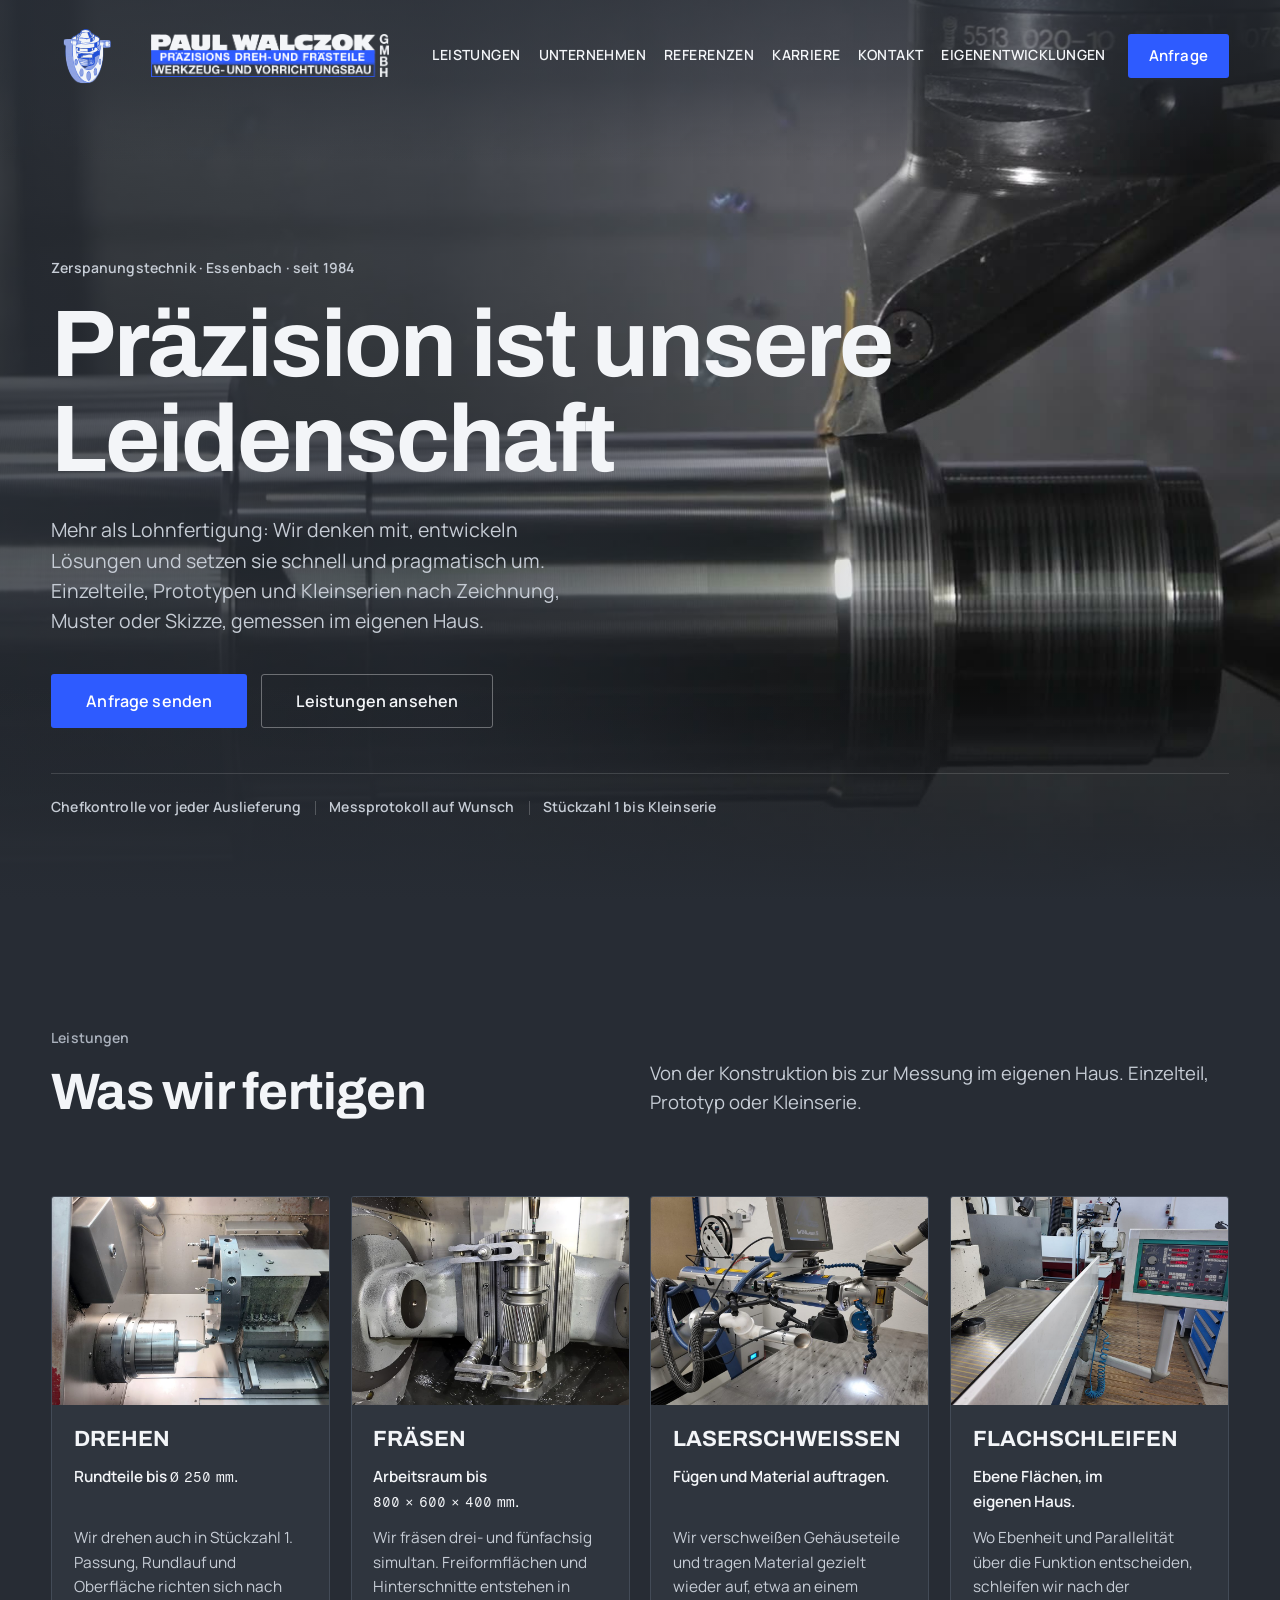
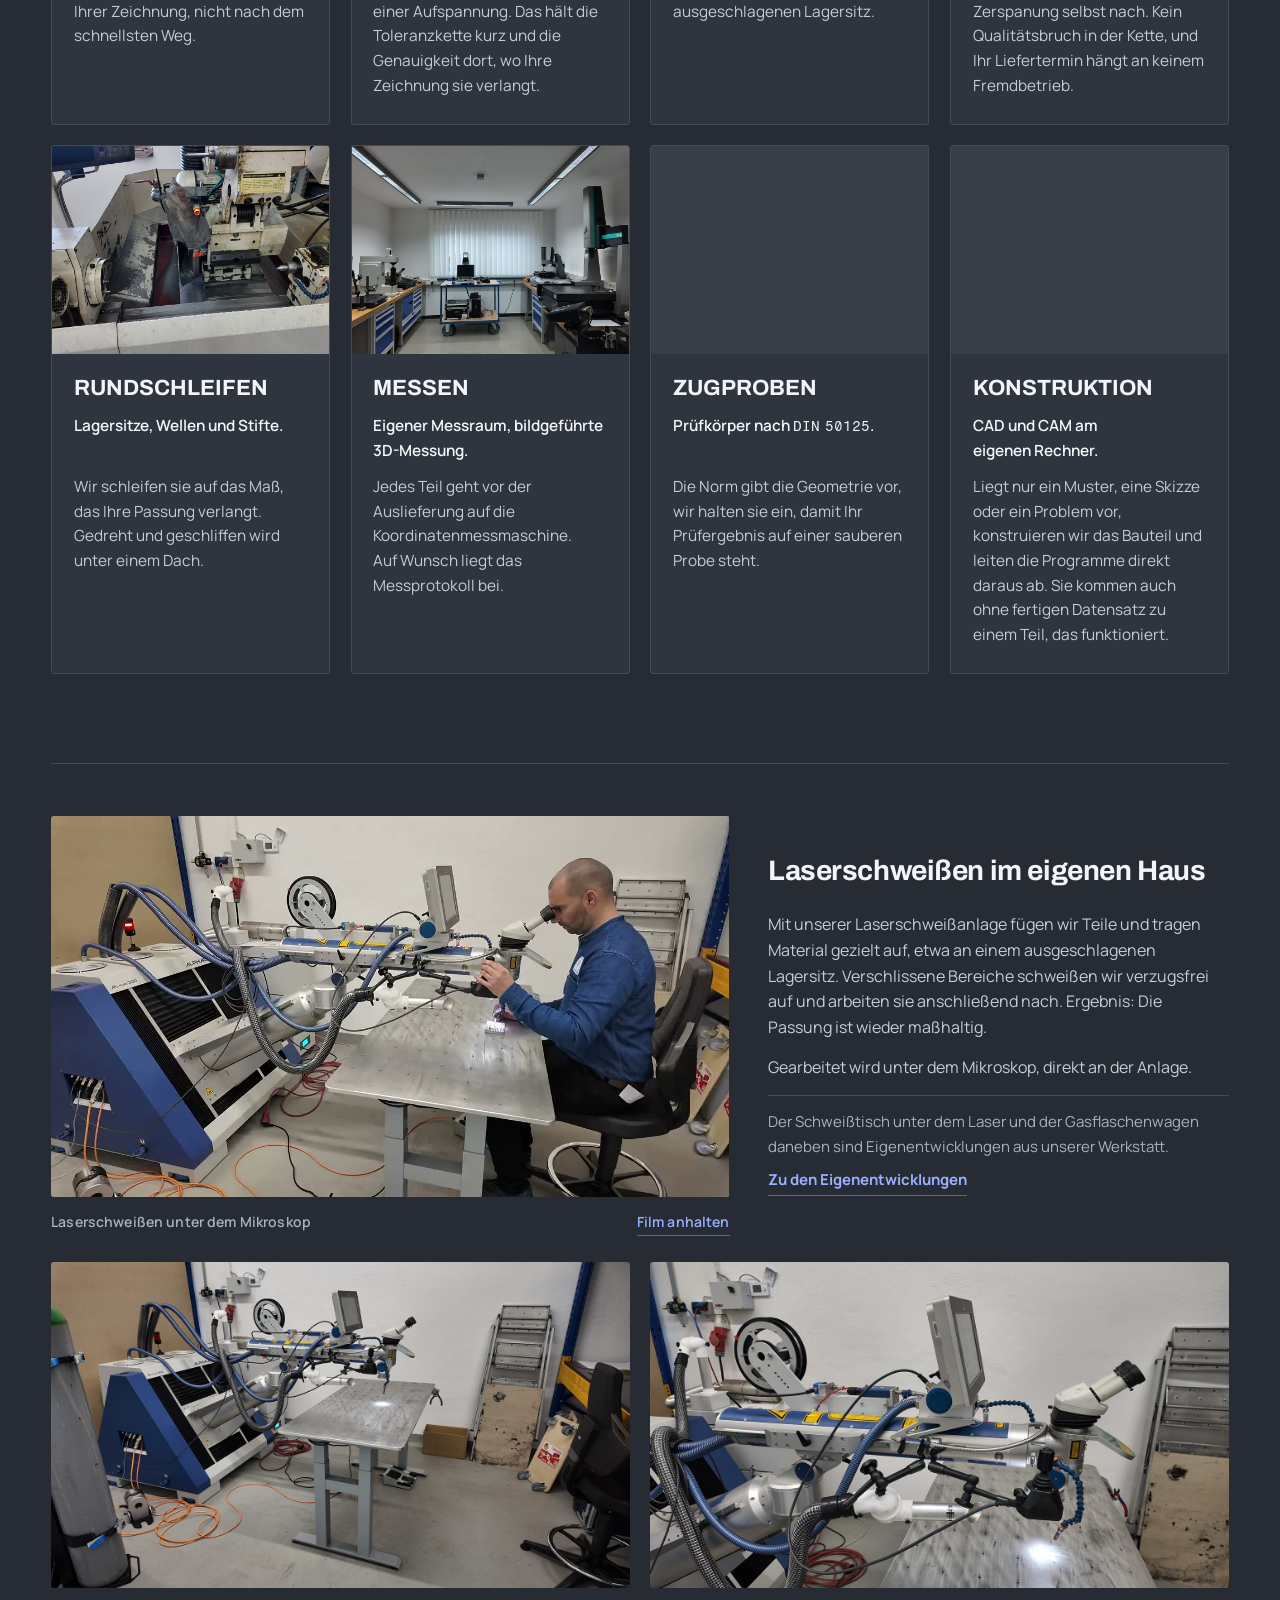
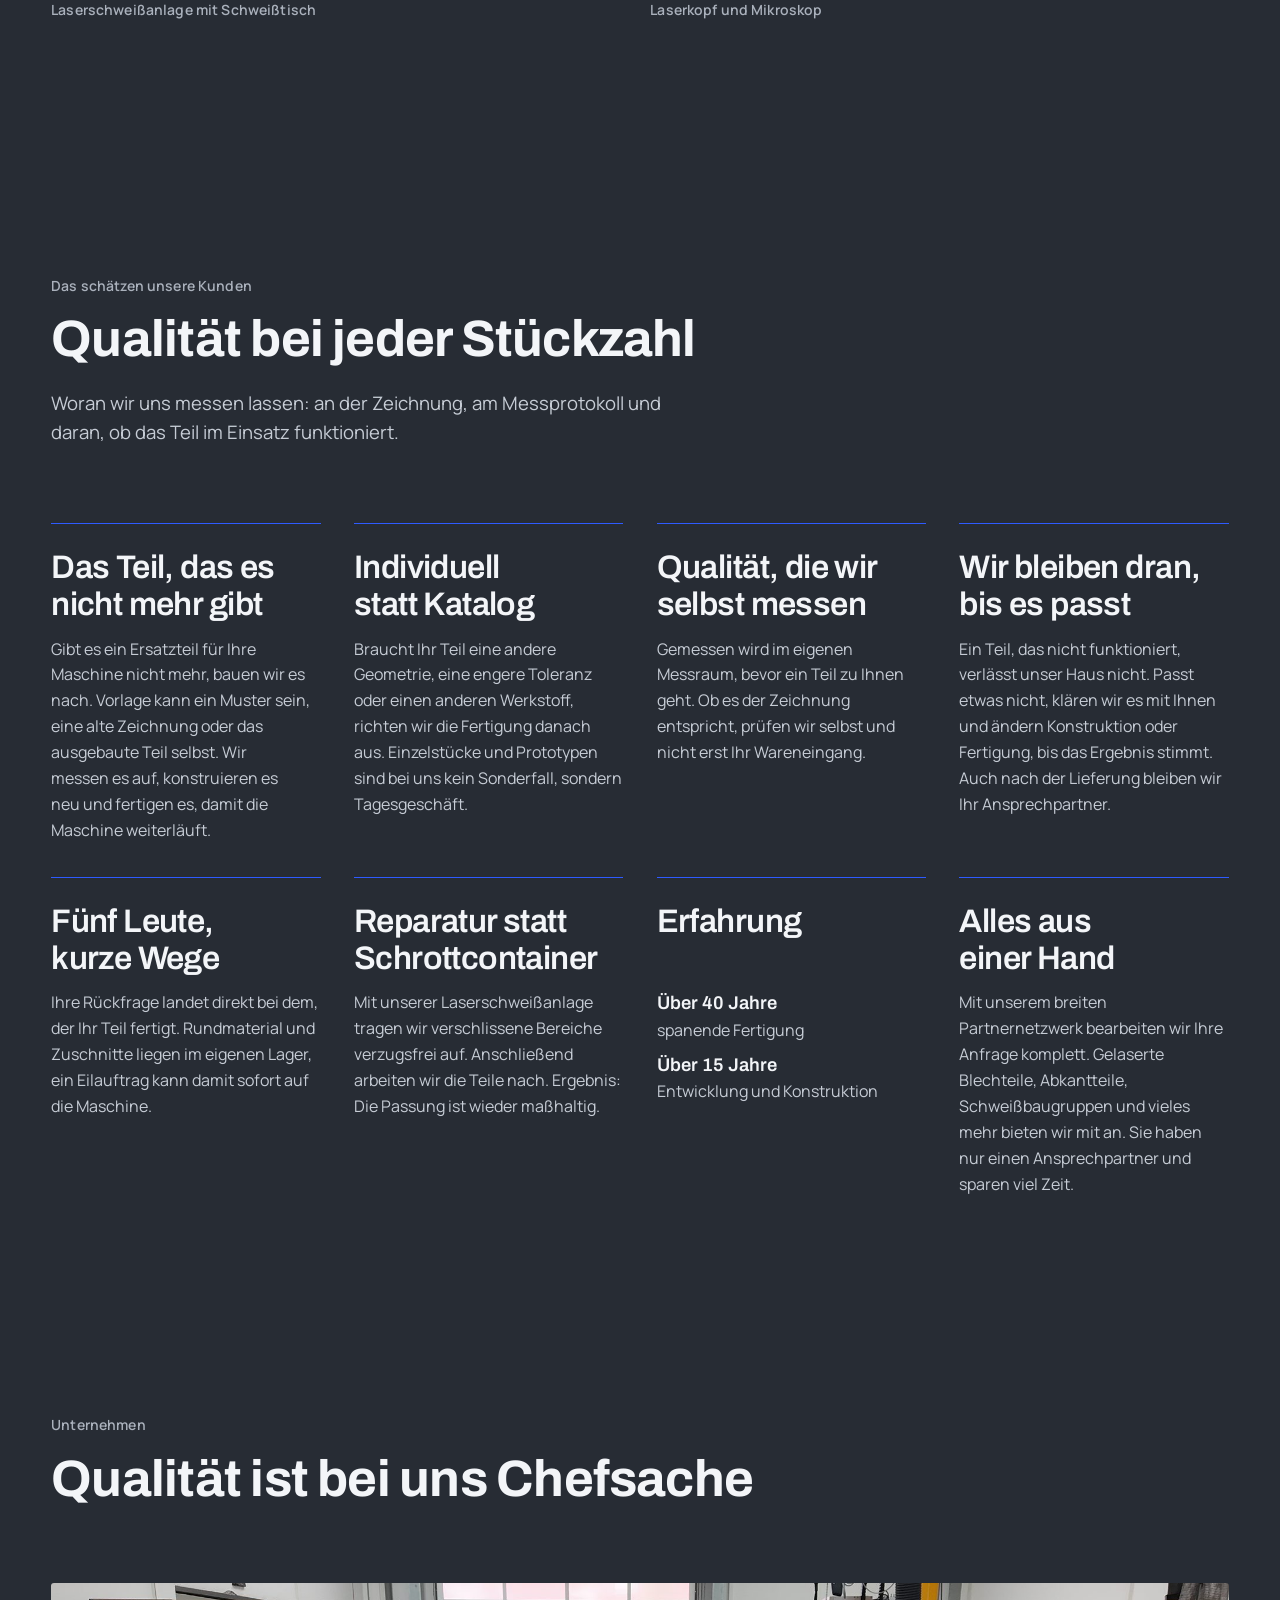
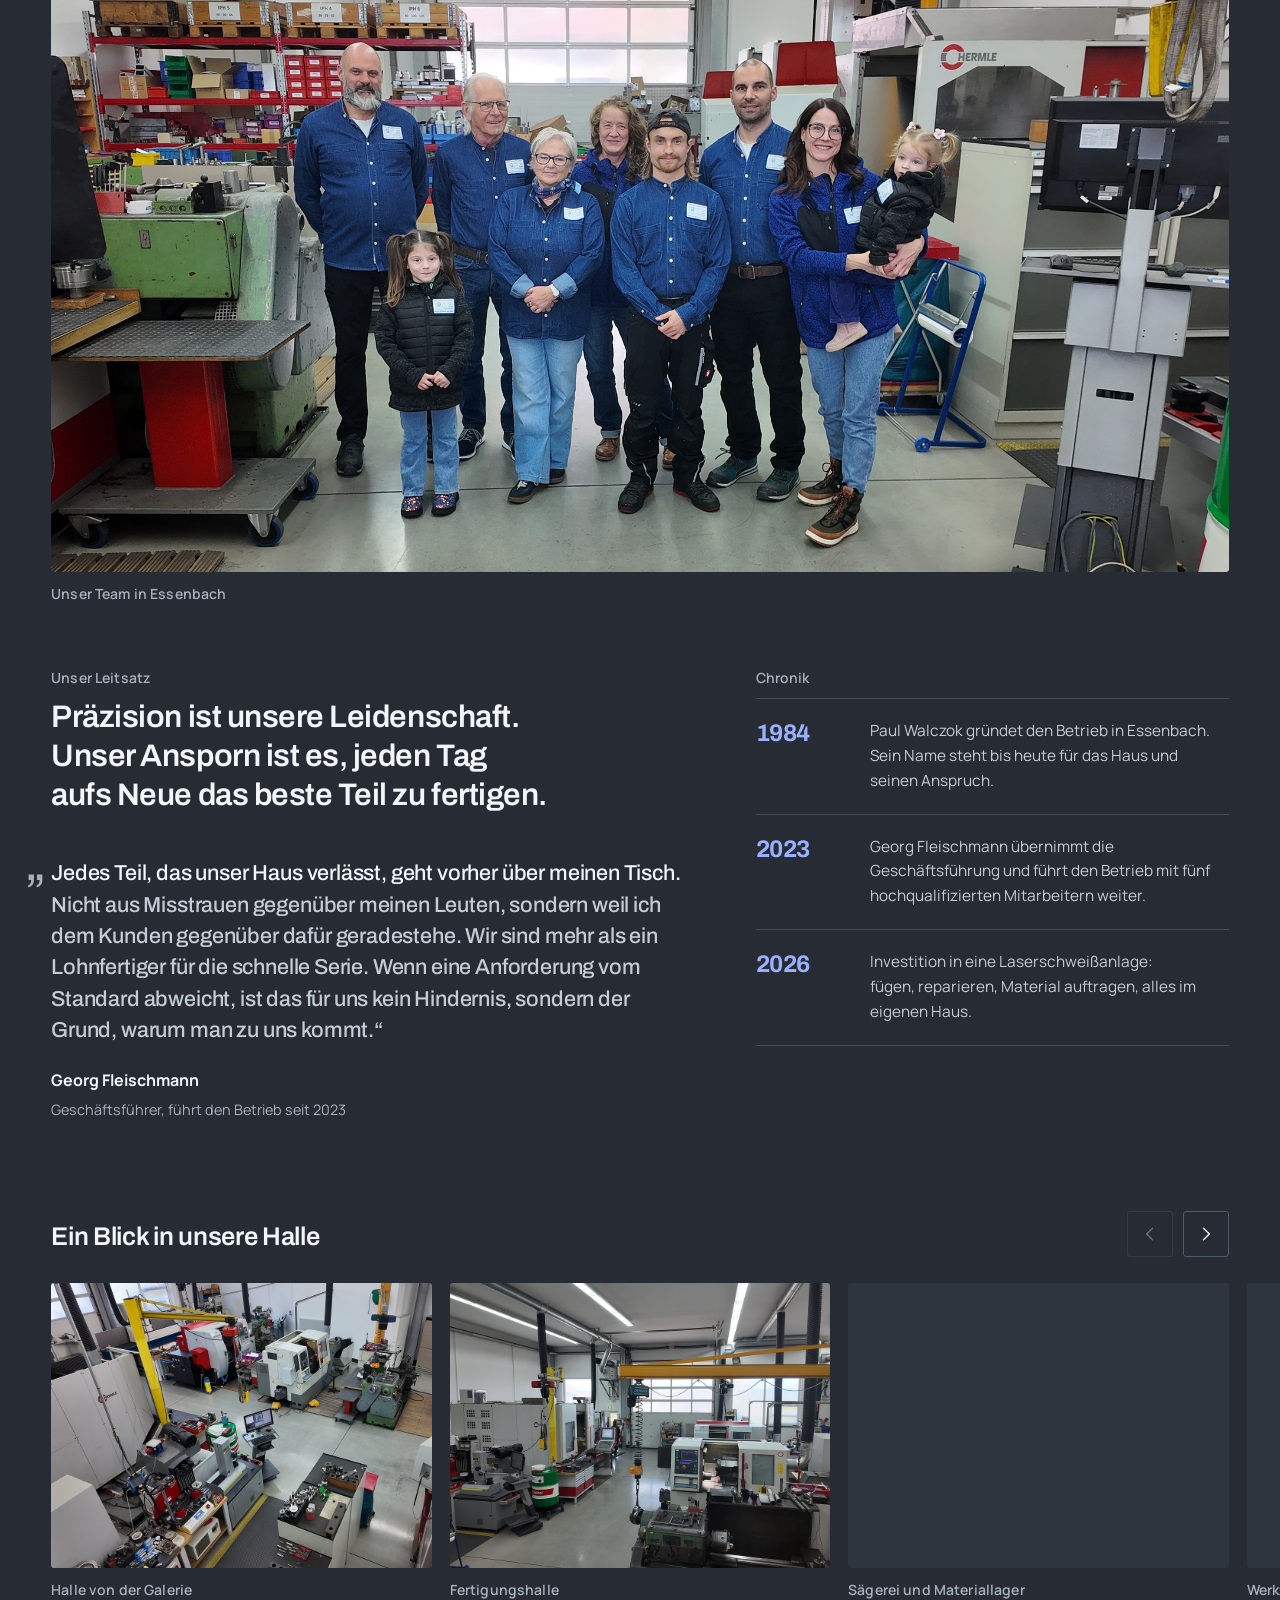
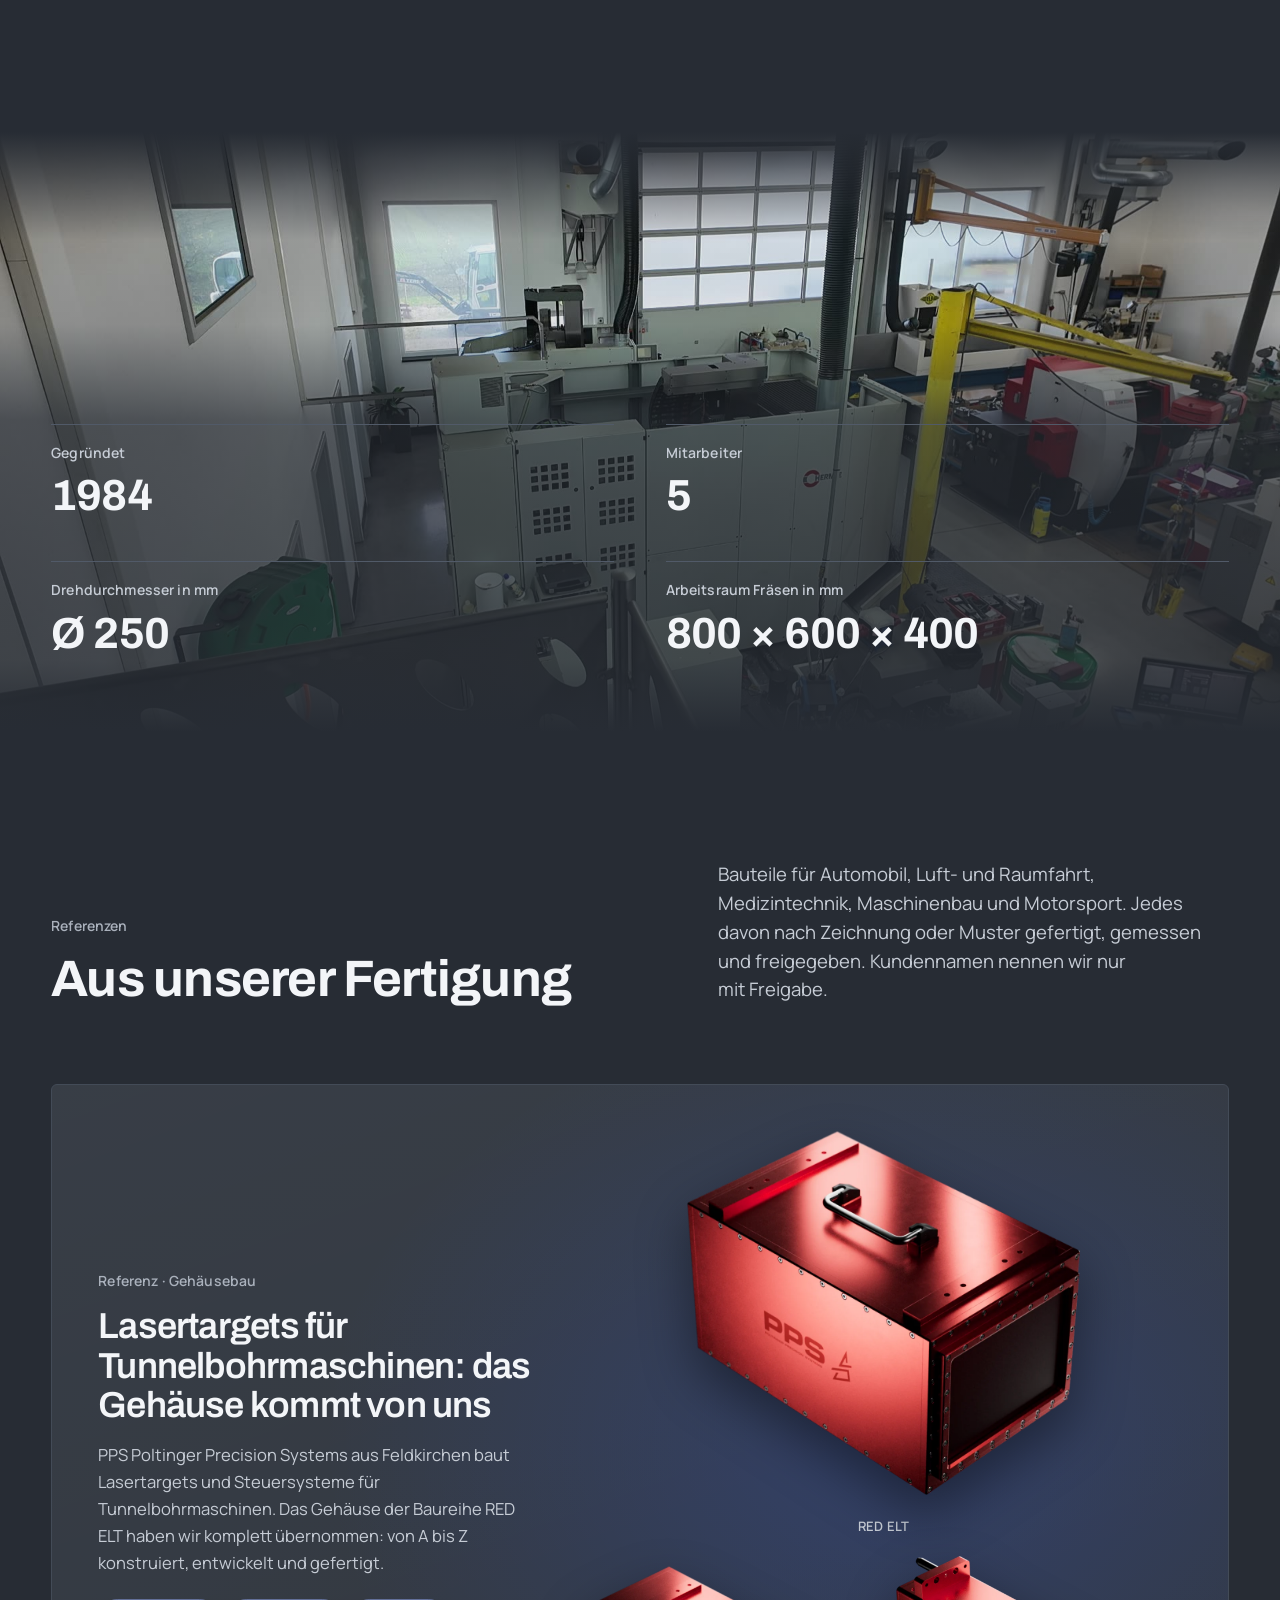
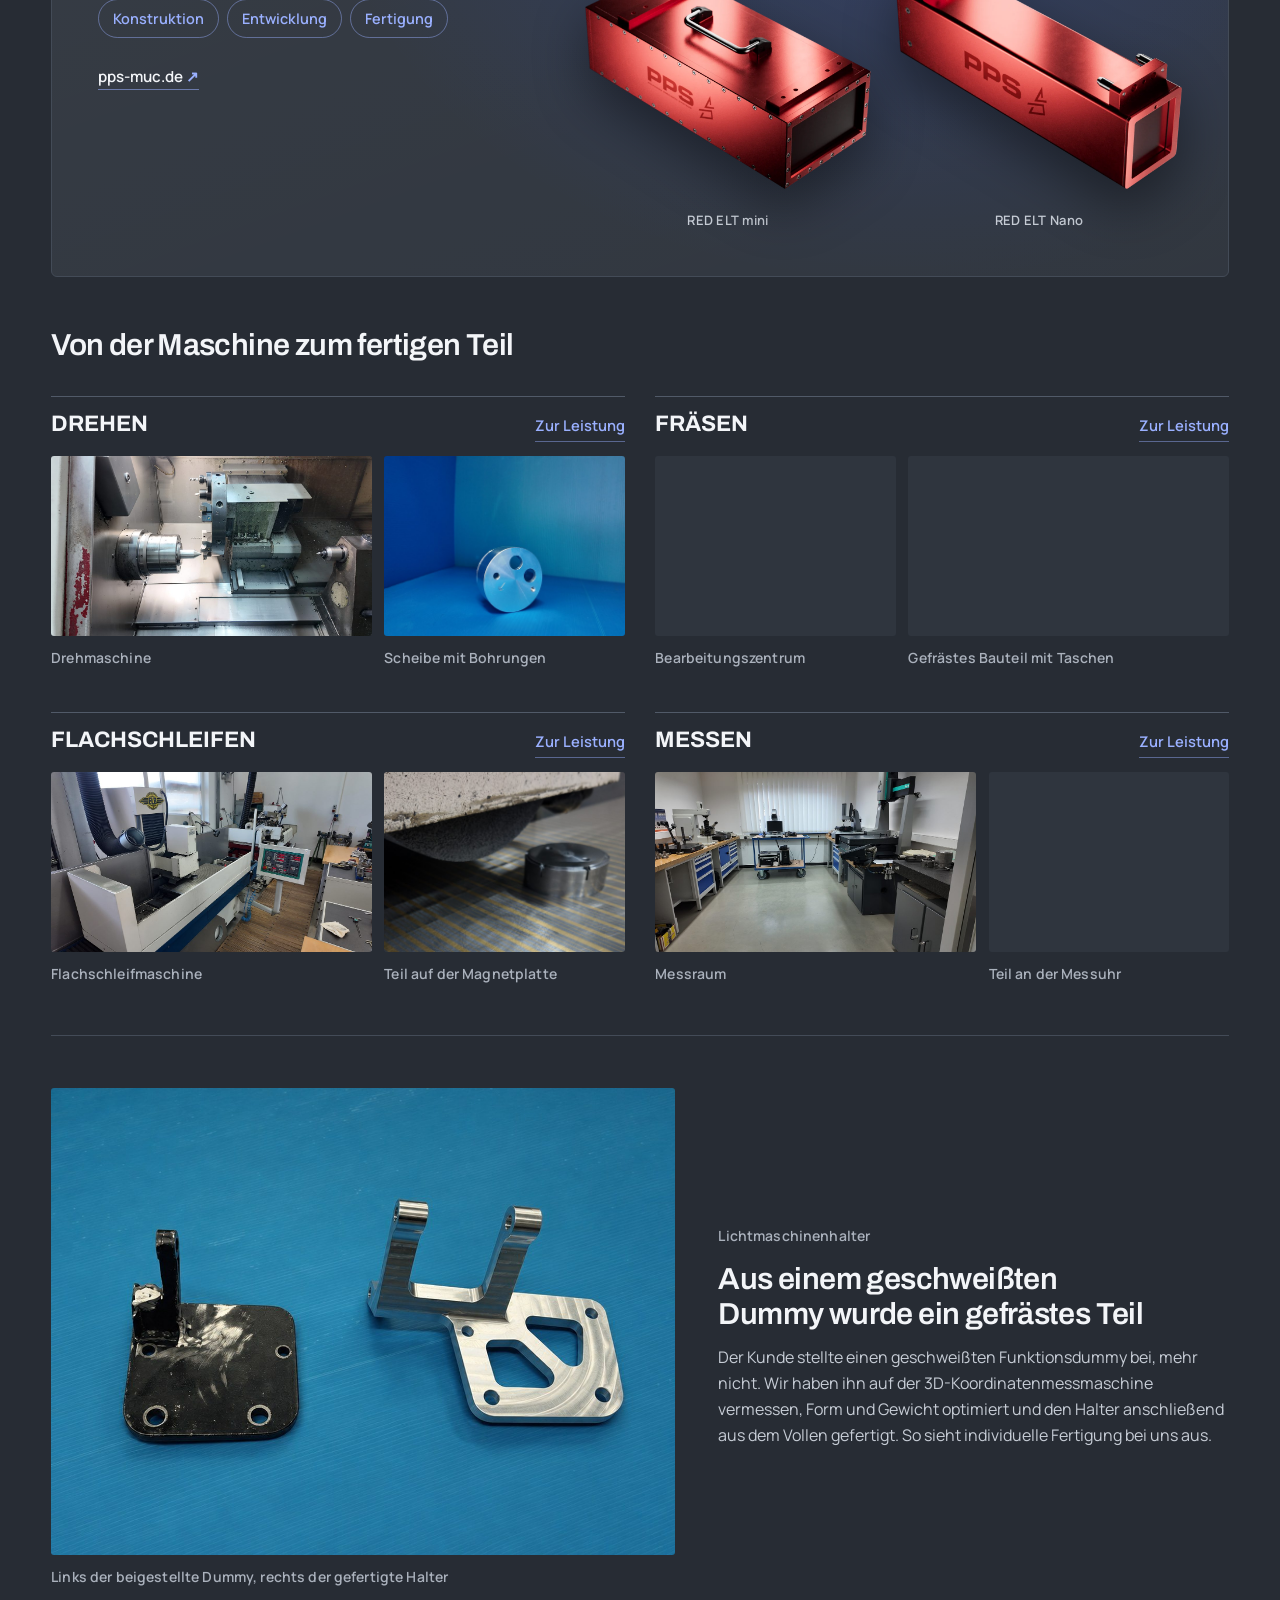
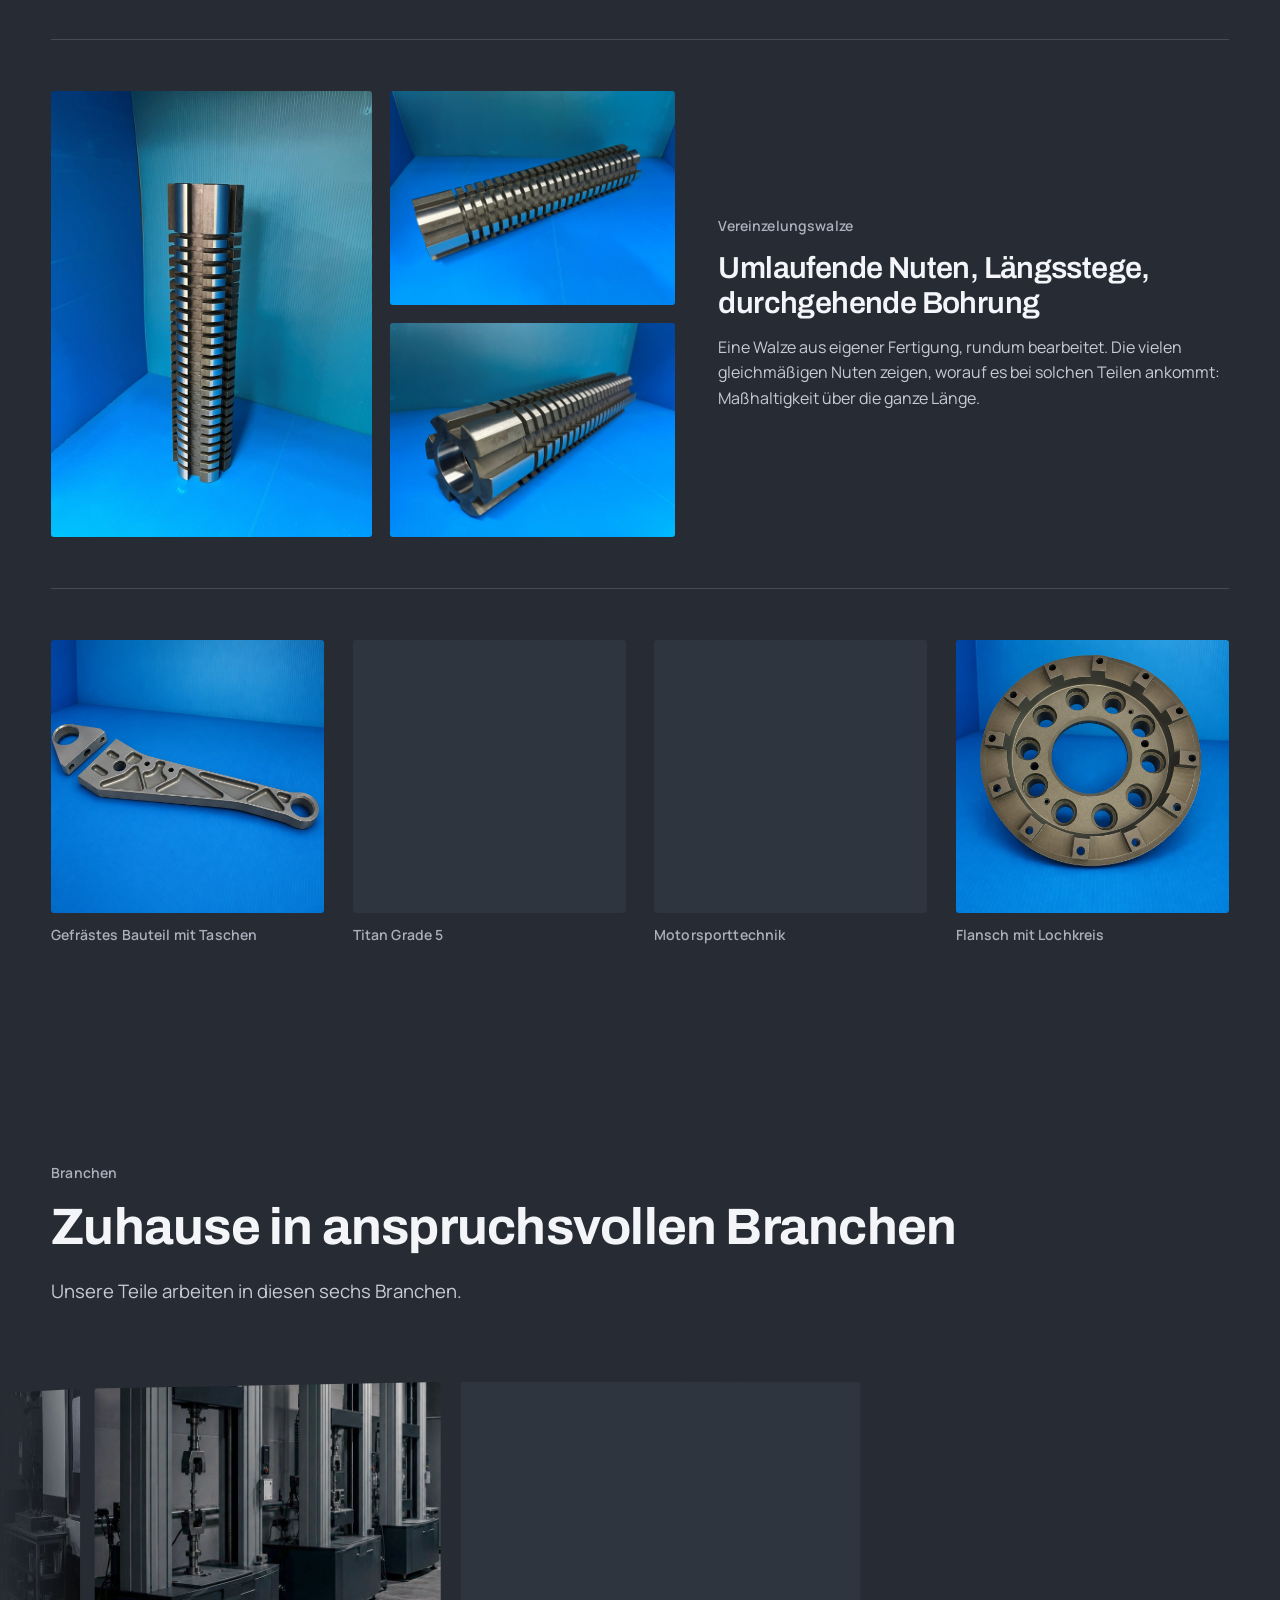
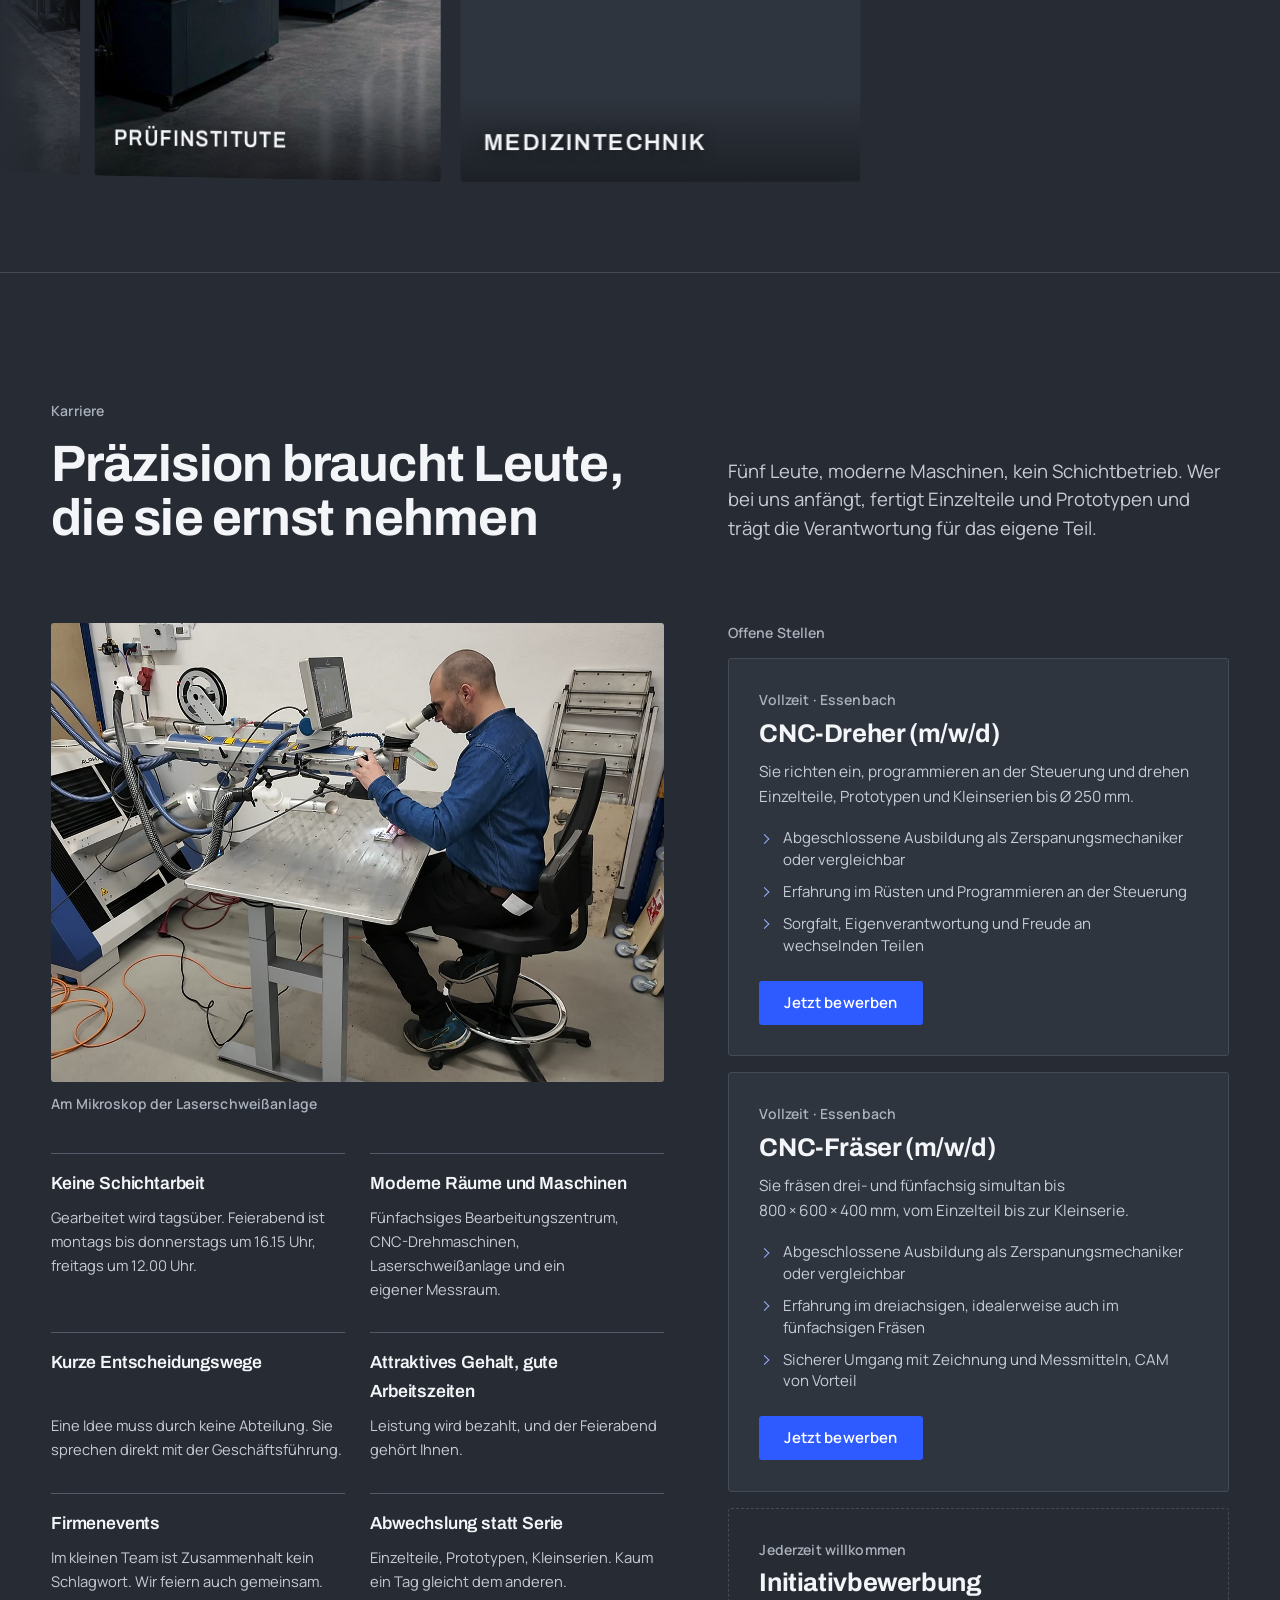
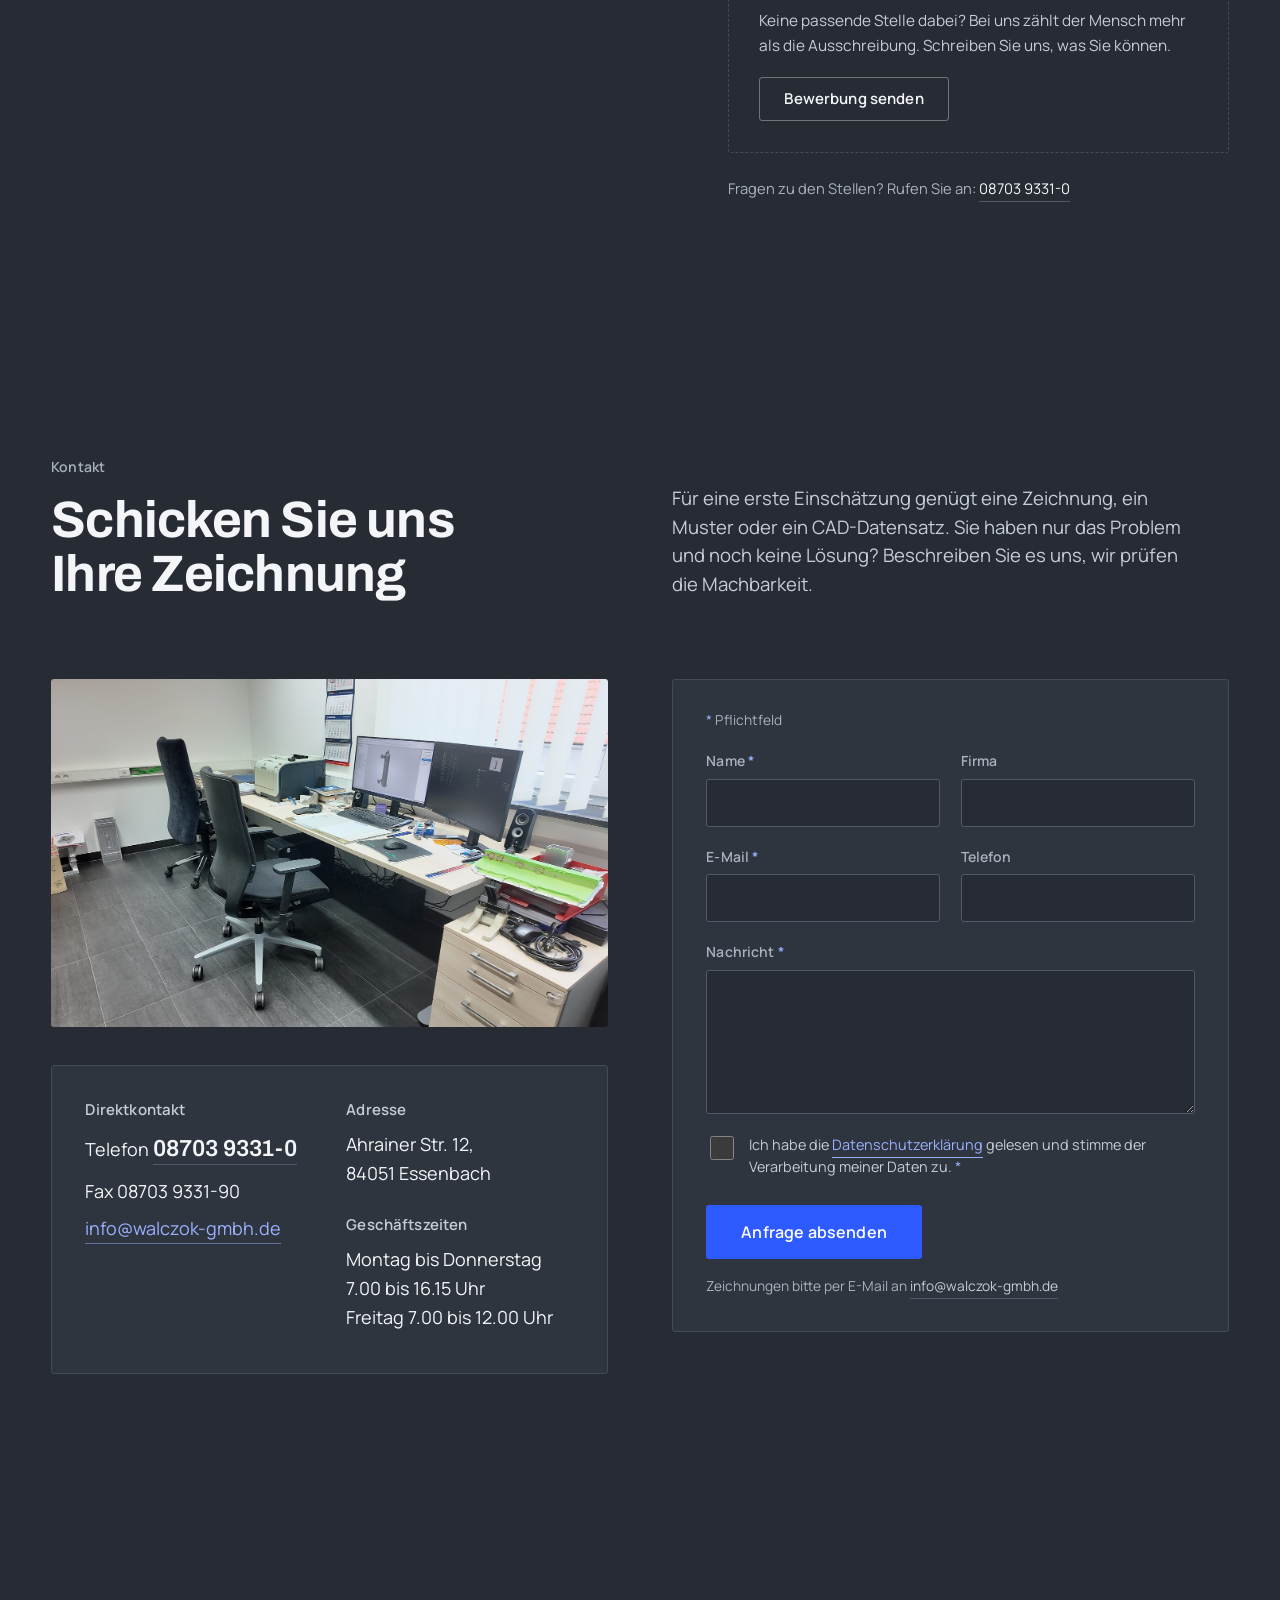
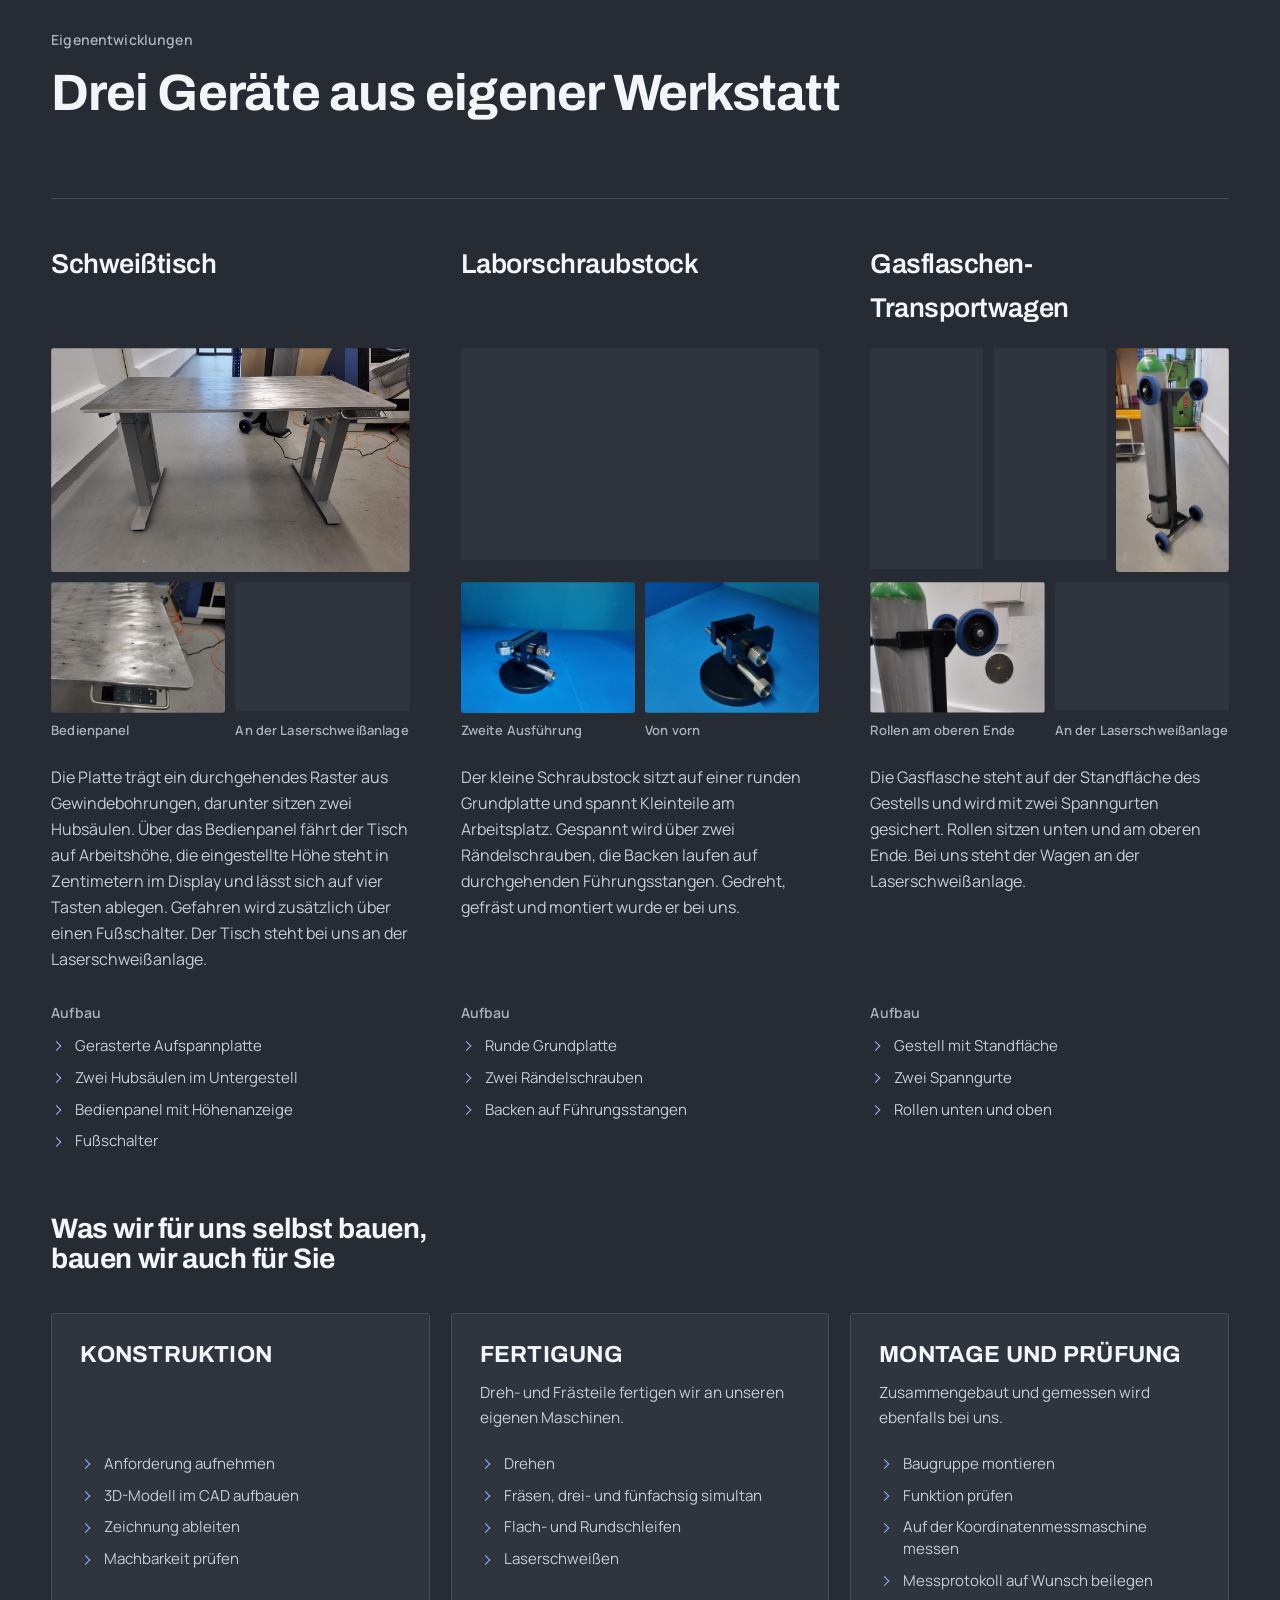
==== commit 03945b39: "Referenzen: Lasertargets PPS, Vereinzelungswalze, blaue Kacheln, Hallenfilm hinter den Zahlen - Hero" ====
--- a/index.html
+++ b/index.html
@@ -31,7 +31,7 @@
 <link rel="preload" as="font" type="font/woff2" href="fonts/xn7gYHE41ni1AdIRggexSg.woff2" crossorigin>
 <link rel="stylesheet" href="fonts/fonts.css?v=20261009">
 <link rel="preload" as="image" href="assets/img/hero-poster.jpg" fetchpriority="high">
-<link rel="stylesheet" href="css/styles.css?v=20261119b">
+<link rel="stylesheet" href="css/styles.css?v=20261123">
 
 <!-- Die versteckten Startzustaende haengen an `.gsap`; die Klasse wird erst gesetzt,
      wenn der GSAP-Stack nachweislich geladen ist. Faellt eine Vendor-Datei aus,
@@ -102,7 +102,7 @@
              Schriftzug". -->
         <span class="mark" id="mark" aria-hidden="true"
               data-buegel="assets/img/marke-buegel.svg?v=20261113c"
-              data-kante="assets/img/marke-buegel-kante.svg?v=20261119b"
+              data-kante="assets/img/marke-buegel-kante.svg?v=20261123"
               data-bolzen="assets/img/marke-bolzen.svg?v=20261113c">
           <img class="mark__flach" src="assets/img/logo-mark-vektor.svg?v=20261113c" width="139" height="90" alt="" decoding="async">
         </span>
@@ -143,15 +143,11 @@
 <!-- ═══════════════════════ 1 · HERO ═══════════════════════ -->
 <section class="hero" aria-labelledby="heroH1">
   <div class="hero__media" aria-hidden="true">
-    <!-- 19.11.2026: Der Kunde fand den bisherigen Film (Zerspanung in
-         Nahaufnahme, fast grau) leblos. Jetzt ein echter Schwenk von der
-         Galerie ueber die eigene Halle (Termin vor Ort 18.11., Clip 0184,
-         vorwaerts und rueckwaerts als nahtlose Schleife, siehe
-         tools/fotos-vor-ort/videos.sh). hero-poster.jpg ist das erste Bild
-         davon; das alte Standbild liegt als hero-poster-alt.jpg.
-         RUECKWEG mit einer Zeile: die Zeile <video ...> unten durch diese ersetzen
-         <video id="heroVideo" poster="assets/img/hero-poster-alt.jpg" autoplay muted loop playsinline preload="metadata"><source src="assets/video/hero-mobile.mp4" type="video/mp4" media="(max-width: 700px)"><source src="assets/video/hero.mp4" type="video/mp4"></video> -->
-    <video id="heroVideo" poster="assets/img/hero-poster.jpg" autoplay muted loop playsinline preload="metadata"><source src="assets/video/vo-hero-mobile.mp4" type="video/mp4" media="(max-width: 700px)"><source src="assets/video/vo-hero.mp4" type="video/mp4"></video>
+    <!-- Hero-Film: Zerspanung in Nahaufnahme (hero.mp4). Vom 19. bis 23.11.2026
+         lief hier ein Hallenschwenk vom Termin vor Ort; Lukas wollte am 23.11.
+         wieder den ursprünglichen Film. Der Schwenk steht im Git-Verlauf
+         (Commit d542f12, assets/video/vo-hero*.mp4). -->
+    <video id="heroVideo" poster="assets/img/hero-poster.jpg" autoplay muted loop playsinline preload="metadata"><source src="assets/video/hero-mobile.mp4" type="video/mp4" media="(max-width: 700px)"><source src="assets/video/hero.mp4" type="video/mp4"></video>
   </div>
   <div class="hero__veil" aria-hidden="true"></div>
 
@@ -633,8 +629,11 @@
      geliefert hat, ebenso die Zertifikate. Angaben vom Kunden nachfordern. -->
 <section class="stats" aria-label="Zahlen und Kapazitäten">
   <div class="stats__bg" aria-hidden="true">
-    <!-- 19.11.2026: weite Hallenansicht vom Termin vor Ort (Foto 0188) -->
-    <img src="assets/img/vo-halle-weit.jpg" width="1920" height="1080" loading="lazy" decoding="async" alt="">
+    <!-- 23.11.2026 (Lukas): Hallenschwenk vom Termin vor Ort, stand vom 19. bis
+         23.11. im Hero. Laeuft stumm in Schleife, nur solange er im Bild ist
+         (js/main.js, initHintergrundfilme). Bei reduzierter Bewegung bleibt das
+         Standbild stehen. Vorher stand hier das Foto 0188 (vo-halle-weit.jpg). -->
+    <video data-bgfilm poster="assets/img/vo-halle-poster.jpg" muted loop playsinline preload="none" tabindex="-1"><source src="assets/video/vo-halle-mobile.mp4" type="video/mp4" media="(max-width: 700px)"><source src="assets/video/vo-halle.mp4" type="video/mp4"></video>
   </div>
   <div class="wrap stats__in">
     <!-- Keine Zahl wird hochgezaehlt: waehrend des Zaehlens stuenden sonst
@@ -668,8 +667,52 @@
     <div class="head head--split rv">
       <p class="kicker">Referenzen</p>
       <h2 class="h2" id="refH">Aus unserer Fertigung</h2>
-      <p class="lead">Bauteile für Automobil, Luft- und Raumfahrt, Medizintechnik, Maschinenbau und Motorsport. Jedes davon nach Zeichnung oder Muster gefertigt, gemessen und freigegeben. Kundennamen nennen wir nicht.</p>
-    </div>
+      <p class="lead">Bauteile für Automobil, Luft- und Raumfahrt, Medizintechnik, Maschinenbau und Motorsport. Jedes davon nach Zeichnung oder Muster gefertigt, gemessen und freigegeben. Kundennamen nennen wir nur mit Freigabe.</p>
+    </div>
+
+    <!-- 23.11.2026 (Lukas): Lasertargets von PPS, prominent als erste Referenz.
+         Laut Lukas hat Paul Walczok das Gehaeuse komplett konstruiert,
+         entwickelt und gebaut. Produktfotos von PPS (freigestellt, Downloads
+         "Fotos_Lasertarget"), Produktnamen aus den Dateinamen, Firmenangaben
+         von pps-muc.de. Vorher stand im Lead "Kundennamen nennen wir nicht".
+         nachfordern: Produkterklaerung von Lukas (kommt noch), Freigabe von PPS
+         fuer Namen, Logo und Fotos, Einsatzzweck und Stueckzahl in eigenen Worten. -->
+    <article class="lt rv" aria-labelledby="ltH">
+      <div class="lt__txt">
+        <p class="kicker">Referenz · Gehäusebau</p>
+        <h3 id="ltH">Lasertargets für Tunnelbohrmaschinen: das Gehäuse kommt von uns</h3>
+        <p>PPS Poltinger Precision Systems aus Feldkirchen baut Lasertargets und Steuersysteme für Tunnelbohrmaschinen. Das Gehäuse der Baureihe RED ELT haben wir komplett übernommen: von A bis Z konstruiert, entwickelt und gefertigt.</p>
+        <ul class="lt__facts" aria-label="Unser Anteil">
+          <li>Konstruktion</li>
+          <li>Entwicklung</li>
+          <li>Fertigung</li>
+        </ul>
+        <a class="lt__link" href="https://www.pps-muc.de/" target="_blank" rel="noopener">pps-muc.de</a>
+      </div>
+      <ul class="lt__imgs">
+        <li>
+          <figure>
+            <img src="assets/img/pps-red-elt.webp" width="1000" height="924" loading="lazy" decoding="async"
+                 alt="Rotes Gehäuse des Lasertargets RED ELT mit Griff und großem Sichtfenster">
+            <figcaption>RED ELT</figcaption>
+          </figure>
+        </li>
+        <li>
+          <figure>
+            <img src="assets/img/pps-red-elt-mini.webp" width="1000" height="781" loading="lazy" decoding="async"
+                 alt="Rotes Gehäuse des Lasertargets RED ELT mini mit Griff">
+            <figcaption>RED ELT mini</figcaption>
+          </figure>
+        </li>
+        <li>
+          <figure>
+            <img src="assets/img/pps-red-elt-nano.webp" width="1000" height="816" loading="lazy" decoding="async"
+                 alt="Schmales, langes rotes Gehäuse des Lasertargets RED ELT Nano">
+            <figcaption>RED ELT Nano</figcaption>
+          </figure>
+        </li>
+      </ul>
+    </article>
 
     <!-- Von der Maschine zum fertigen Teil (19.11.2026). Je Verfahren die
          eigene Maschine und ein Teil vom Termin vor Ort (18.11.), Ausschnitte
@@ -784,29 +827,60 @@
          Kundenhinweis 29.09.2026: Die Teile sollen komplett zu sehen sein. Die
          Bilder stehen deshalb im eigenen Seitenverhaeltnis (kein Zuschnitt) und
          die Unterschrift liegt unter statt auf dem Bild. Die Quellfotos selbst
-         schneiden die Teile an; Angaben vom Kunden nachfordern: vollstaendige
-         Aufnahmen von Dummy und fertigem Halter. -->
+         schneiden die Teile an.
+         23.11.2026 (Lukas): Das alte Dummy-Foto lag um 90 Grad gedreht und
+         schnitt beide Teile ab. Gedreht und mit KI (GPT Image 2.6 ueber kie.ai,
+         Prompt in tools/ki-bilder/) zum ganzen Bild erweitert; die sichtbaren
+         Teile sind unveraendert, die ergaenzten Raender am "nachher"-Foto
+         ausgerichtet. Das zweite Bild (Halter allein) entfaellt, weil beide
+         Teile jetzt ganz nebeneinander zu sehen sind. Besser bleibt ein echtes
+         Foto: beim naechsten Fototermin beide Teile ganz aufnehmen. -->
     <article class="refx refx--ganz rv">
       <div class="refx__imgs">
         <figure>
           <div class="frame">
-            <img src="assets/img/ref-lima-vorher.jpg" width="644" height="859" loading="lazy" decoding="async"
-                 alt="Geschweißter Funktionsdummy des Lichtmaschinenhalters, wie ihn der Kunde beistellte">
+            <img src="assets/img/ki-ref-lima-vorher.jpg" width="1200" height="900" loading="lazy" decoding="async"
+                 alt="Links der geschweißte Funktionsdummy des Lichtmaschinenhalters, rechts der daraus gefräste Halter">
           </div>
-          <figcaption>Beigestellter Dummy</figcaption>
-        </figure>
-        <figure>
-          <div class="frame">
-            <img src="assets/img/ref-lima-nachher.jpg" width="644" height="644" loading="lazy" decoding="async"
-                 alt="Gefräster Lichtmaschinenhalter aus eigener Fertigung">
-          </div>
-          <figcaption>Gefertigter Halter</figcaption>
+          <figcaption>Links der beigestellte Dummy, rechts der gefertigte Halter</figcaption>
         </figure>
       </div>
       <div class="refx__txt">
         <p class="kicker">Lichtmaschinenhalter</p>
         <h3>Aus einem geschweißten Dummy wurde ein gefrästes Teil</h3>
         <p>Der Kunde stellte einen geschweißten Funktionsdummy bei, mehr nicht. Wir haben ihn auf der <span class="nb">3D-Koordinaten</span>&shy;messmaschine vermessen, Form und Gewicht optimiert und den Halter anschließend aus dem Vollen gefertigt. So sieht individuelle Fertigung bei uns aus.</p>
+      </div>
+    </article>
+
+    <!-- 23.11.2026 (Lukas): Vereinzelungswalze, Fotos aus Downloads
+         "Vereinzelungswalze" (1, 3 und 4; Foto 2 fast gleich wie 1).
+         Text beschreibt nur, was auf den Fotos zu sehen ist.
+         nachfordern: Einsatzzweck, Werkstoff, Verfahren und Abmessungen. -->
+    <article class="refx refx--walze rv">
+      <div class="refx__imgs">
+        <figure class="refx__hoch">
+          <div class="frame">
+            <img src="assets/img/walze-stehend.jpg" width="900" height="1200" loading="lazy" decoding="async"
+                 alt="Vereinzelungswalze stehend, mit umlaufenden Nuten und Längsstegen">
+          </div>
+        </figure>
+        <figure>
+          <div class="frame">
+            <img src="assets/img/walze-liegend.jpg" width="1200" height="900" loading="lazy" decoding="async"
+                 alt="Vereinzelungswalze liegend in ganzer Länge">
+          </div>
+        </figure>
+        <figure>
+          <div class="frame">
+            <img src="assets/img/walze-stirnseite.jpg" width="1200" height="900" loading="lazy" decoding="async"
+                 alt="Vereinzelungswalze von der Stirnseite mit Bohrung und Stegen">
+          </div>
+        </figure>
+      </div>
+      <div class="refx__txt">
+        <p class="kicker">Vereinzelungswalze</p>
+        <h3>Umlaufende Nuten, Längsstege, durchgehende Bohrung</h3>
+        <p>Eine Walze aus eigener Fertigung, rundum bearbeitet. Die vielen gleichmäßigen Nuten zeigen, worauf es bei solchen Teilen ankommt: Maßhaltigkeit über die ganze Länge.</p>
       </div>
     </article>
 
@@ -820,6 +894,11 @@
          beschnitten, Teile vollstaendig). So fuellen sie die Kachel randlos wie
          die uebrigen vier. Besser waeren quadratische Aufnahmen mit Rand;
          beim Fototermin abstimmen. -->
+    <!-- 23.11.2026 (Lukas): Alle vier Kacheln haben denselben blauen Grund wie
+         die Fotos vom Termin vor Ort (Fotobox, Foto 0139). Nur Hintergrund und
+         Auflage sind mit KI ersetzt (GPT Image 2.6 ueber kie.ai, Prompt in
+         tools/ki-bilder/p_hintergrund.txt), die Teile selbst sind unveraendert
+         und einzeln gegen das Original geprueft. Dateien: ki-ref-*.jpg. -->
     <ul class="ref">
       <!-- Korrekturrunde 1: Der Bremsscheibentopf (altes Foto mit deutlicher
            Vignette, wirkte gefiltert) ist ersetzt durch das gefraeste Bauteil
@@ -828,8 +907,8 @@
       <li class="ref__i rv">
         <figure>
           <div class="frame">
-            <img src="assets/img/vo-ref-taschen.jpg" width="1000" height="1000" loading="lazy" decoding="async"
-                 alt="Gefrästes zweiteiliges Bauteil mit Taschen und Bohrungen auf weißem Tuch">
+            <img src="assets/img/ki-ref-taschen.jpg" width="1024" height="1024" loading="lazy" decoding="async"
+                 alt="Gefrästes zweiteiliges Bauteil mit Taschen und Bohrungen auf blauem Grund">
           </div>
           <figcaption>Gefrästes Bauteil mit Taschen</figcaption>
         </figure>
@@ -837,7 +916,7 @@
       <li class="ref__i rv">
         <figure>
           <div class="frame">
-            <img src="assets/img/ref-titan-q.jpg" width="1028" height="1028" loading="lazy" decoding="async"
+            <img src="assets/img/ki-ref-titan.jpg" width="1024" height="1024" loading="lazy" decoding="async"
                  alt="Gabelköpfe mit Gewindeschaft aus Titan Grade 5">
           </div>
           <figcaption>Titan Grade 5</figcaption>
@@ -848,7 +927,7 @@
           <div class="frame">
             <!-- Frueher ref-motorsport.jpg: das war derselbe Lichtmaschinenhalter
                  wie oben. Jetzt echte Motorsportteile. -->
-            <img src="assets/img/ref-motorsport-2.jpg" width="1200" height="1200" loading="lazy" decoding="async"
+            <img src="assets/img/ki-ref-motorsport.jpg" width="1024" height="1024" loading="lazy" decoding="async"
                  alt="Gedrehte Motorsport-Bauteile mit eingesetzten Lagern">
           </div>
           <figcaption>Motorsporttechnik</figcaption>
@@ -859,8 +938,8 @@
       <li class="ref__i rv">
         <figure>
           <div class="frame">
-            <img src="assets/img/vo-ref-flansch.jpg" width="1000" height="1000" loading="lazy" decoding="async"
-                 alt="Flansch mit Lochkreis auf weißem Tuch">
+            <img src="assets/img/ki-ref-flansch.jpg" width="1024" height="1024" loading="lazy" decoding="async"
+                 alt="Flansch mit Lochkreis auf blauem Grund">
           </div>
           <figcaption>Flansch mit Lochkreis</figcaption>
         </figure>
@@ -1449,6 +1528,6 @@
 <script src="js/vendor/ScrollTrigger.min.js"></script>
 <script src="js/vendor/SplitText.min.js"></script>
 <script src="js/vendor/lenis.min.js"></script>
-<script src="js/main.js?v=20261119b"></script>
+<script src="js/main.js?v=20261123"></script>
 </body>
 </html>
--- a/css/styles.css
+++ b/css/styles.css
@@ -1048,7 +1048,7 @@
   padding-block: clamp(84px, 10vw, 150px) clamp(56px, 6vw, 84px);
 }
 .stats__bg { position: absolute; inset: 0; z-index: 0; }
-.stats__bg img { width: 100%; height: 100%; object-fit: cover; }
+.stats__bg img, .stats__bg video { display: block; width: 100%; height: 100%; object-fit: cover; }
 /* Auf dem Foto stehen die Kennzahlen (weiss, unten). 19.11.2026: oben laeuft
    das Foto nur kurz aus dem Grund herein, die Mitte bleibt fast frei; dichter
    wird es erst unten hinter den Zahlen, damit sie sicher lesbar bleiben. */
@@ -1666,19 +1666,100 @@
 
 /* Referenz Lichtmaschinenhalter: Teile vollstaendig zeigen. Eigenes
    Seitenverhaeltnis statt 4:3-Zuschnitt, Unterschrift unter dem Bild. */
-/* Beide Fotos immer nebeneinander und gleich hoch, Breite folgt dem eigenen
-   Format: die Spalte wird im Verhaeltnis 3 : 4 geteilt (Dummy 3:4, Halter
-   1:1), die Hoehe ergibt sich aus der Breite. Vorher hatten beide eine feste
-   Hoehe und brachen zwischen 981 und 1335 px untereinander um. max-width
-   haelt die Bilder in der einspaltigen Ansicht bei rund 360 px Hoehe. */
-.refx--ganz .refx__imgs { display: flex; flex-wrap: nowrap; align-items: flex-start; max-width: 660px; }
-.refx--ganz .refx__imgs figure { min-width: 0; }
-.refx--ganz .refx__imgs figure:nth-child(1) { flex: 3 1 0; }
-.refx--ganz .refx__imgs figure:nth-child(2) { flex: 4 1 0; }
+/* 23.11.2026: nur noch ein Bild im Format 4:3 (Dummy und Halter nebeneinander,
+   gedreht und mit KI zum ganzen Bild erweitert). Es steht in voller Groesse,
+   max-width haelt es in der einspaltigen Ansicht bei rund 500 px Hoehe. */
+.refx--ganz .refx__imgs { display: block; max-width: 660px; }
 /* Der Rahmen schmiegt sich um das Bild (kein festes Format) und haelt nur die
    Rundung und den Hover-Zoom. */
 .refx--ganz .refx__imgs .frame { aspect-ratio: auto; background: transparent; }
 .refx--ganz .refx__imgs .frame > img { width: 100%; height: auto; }
+
+/* Vereinzelungswalze (23.11.2026): links das stehende Foto ueber zwei Zeilen,
+   rechts die zwei liegenden untereinander. Spalten 9 : 8, dann sind beide
+   Seiten fast gleich hoch (3:4 links gegen zweimal 4:3 rechts); den Rest
+   gleicht das stehende Bild mit object-fit aus (nur blauer Grund faellt weg). */
+.refx--walze .refx__imgs { grid-template-columns: minmax(0, 9fr) minmax(0, 8fr); }
+.refx--walze .refx__hoch { grid-row: span 2; }
+.refx--walze .refx__hoch .frame { aspect-ratio: auto; height: 100%; }
+.refx--walze figure { margin: 0; }
+
+/* ---- Lasertargets PPS (23.11.2026): erste, hervorgehobene Referenz -------
+   Eigene Flaeche mit leichtem Blaulicht, links der Text, rechts die drei
+   freigestellten Gehaeuse (WebP mit Transparenz) mit Schlagschatten. */
+.lt {
+  position: relative;
+  display: grid;
+  grid-template-columns: minmax(0, .85fr) minmax(0, 1.15fr);
+  gap: clamp(28px, 3.6vw, 64px);
+  align-items: center;
+  margin-bottom: clamp(36px, 4vw, 60px);
+  padding: clamp(26px, 3.6vw, 60px);
+  border: 1px solid var(--line);
+  border-radius: calc(var(--r) * 2);
+  background:
+    radial-gradient(ellipse 70% 80% at 72% 45%, rgba(46, 91, 255, .20), transparent 70%),
+    linear-gradient(160deg, rgba(255, 255, 255, .045), rgba(255, 255, 255, .01)),
+    var(--surface);
+  overflow: hidden;
+}
+.lt__txt h3 {
+  margin: 16px 0 16px;
+  font-family: var(--ff-dis);
+  font-weight: 600;
+  font-size: clamp(1.5rem, 1.7vw + .9rem, 2.4rem);
+  line-height: 1.1;
+  letter-spacing: -.022em;
+  color: var(--fg);
+  text-wrap: balance;
+}
+.lt__txt > p:not(.kicker) { margin: 0 0 22px; font-size: 1.04rem; color: var(--fg-dim); max-width: 52ch; }
+.lt__facts { display: flex; flex-wrap: wrap; gap: 8px; margin: 0 0 24px; padding: 0; list-style: none; }
+.lt__facts li {
+  padding: 7px 14px;
+  border: 1px solid rgba(154, 176, 255, .45);
+  border-radius: 999px;
+  font-size: .9rem; font-weight: 600;
+  color: var(--accent-hi);
+}
+.lt__link {
+  font-size: .95rem; font-weight: 600;
+  color: var(--fg);
+  border-bottom: 1px solid rgba(154, 176, 255, .55);
+  padding-bottom: 2px;
+  transition: color .25s var(--ease), border-color .25s var(--ease);
+}
+.lt__link::after { content: ' \2197'; color: var(--accent-hi); }
+.lt__link:hover { color: var(--accent-hi); border-bottom-color: var(--accent-hi); }
+.lt__imgs {
+  display: grid;
+  grid-template-columns: repeat(2, minmax(0, 1fr));
+  gap: clamp(10px, 1.6vw, 24px) clamp(14px, 2vw, 30px);
+  align-items: end;
+  margin: 0; padding: 0; list-style: none;
+}
+.lt__imgs li:first-child { grid-column: 1 / -1; justify-self: center; width: min(66%, 440px); }
+.lt__imgs figure { margin: 0; }
+.lt__imgs img {
+  display: block; width: 100%; height: auto;
+  filter: drop-shadow(0 22px 26px rgba(0, 0, 0, .42));
+  transition: transform .6s var(--ease);
+}
+.lt__imgs li:hover img { transform: translateY(-4px) scale(1.015); }
+.lt__imgs figcaption {
+  margin-top: 10px;
+  text-align: center;
+  font-size: 13px; font-weight: 600; letter-spacing: .02em;
+  color: var(--fg-dim);
+}
+@media (max-width: 980px) {
+  .lt { grid-template-columns: minmax(0, 1fr); }
+  .lt__imgs li:first-child { width: min(86%, 520px); }
+}
+@media (prefers-reduced-motion: reduce) {
+  .lt__imgs img { transition: none; }
+  .lt__imgs li:hover img { transform: none; }
+}
 
 /* ================================================= 17 Optik-Check 29.09.2026
    Bildunterschriften unter dem Bild, ruhige Hover-Zustaende, zweispaltige
@@ -1790,10 +1871,10 @@
   .frame { max-height: calc(100svh - var(--hh) - 32px); }
   /* Lichtmaschinenhalter: Rahmen ohne festes Format, deshalb nicht ueber die
      Hoehe begrenzen (das schnitte die Teile ab), sondern das Paar schmaler
-     stellen. Hoehe = 4/7 der Breite ohne Luecke (Dummy 3:4 und Halter 1:1 im
-     Verhaeltnis 3 : 4 nebeneinander), Luecke hier 12 px. */
+     stellen. Seit 23.11.2026 ein Bild im Format 4:3: Breite = Hoehe x 4/3. */
   .refx--ganz .refx__imgs .frame { max-height: none; }
-  .refx--ganz .refx__imgs { max-width: min(660px, calc((100svh - var(--hh) - 32px) * 1.75 + 12px)); }
+  .refx--ganz .refx__imgs { max-width: min(660px, calc((100svh - var(--hh) - 32px) * 1.3333)); }
+  .refx--walze .refx__hoch .frame { max-height: none; }
   /* Zahlenband: nicht hoeher als der sichtbare Bereich (vorher 56vw = 472 px
      bei 390 px Hoehe, darueber 268 px leerer Grund). */
   .stats { min-height: calc(100svh - var(--hh)); padding-top: var(--sp); }
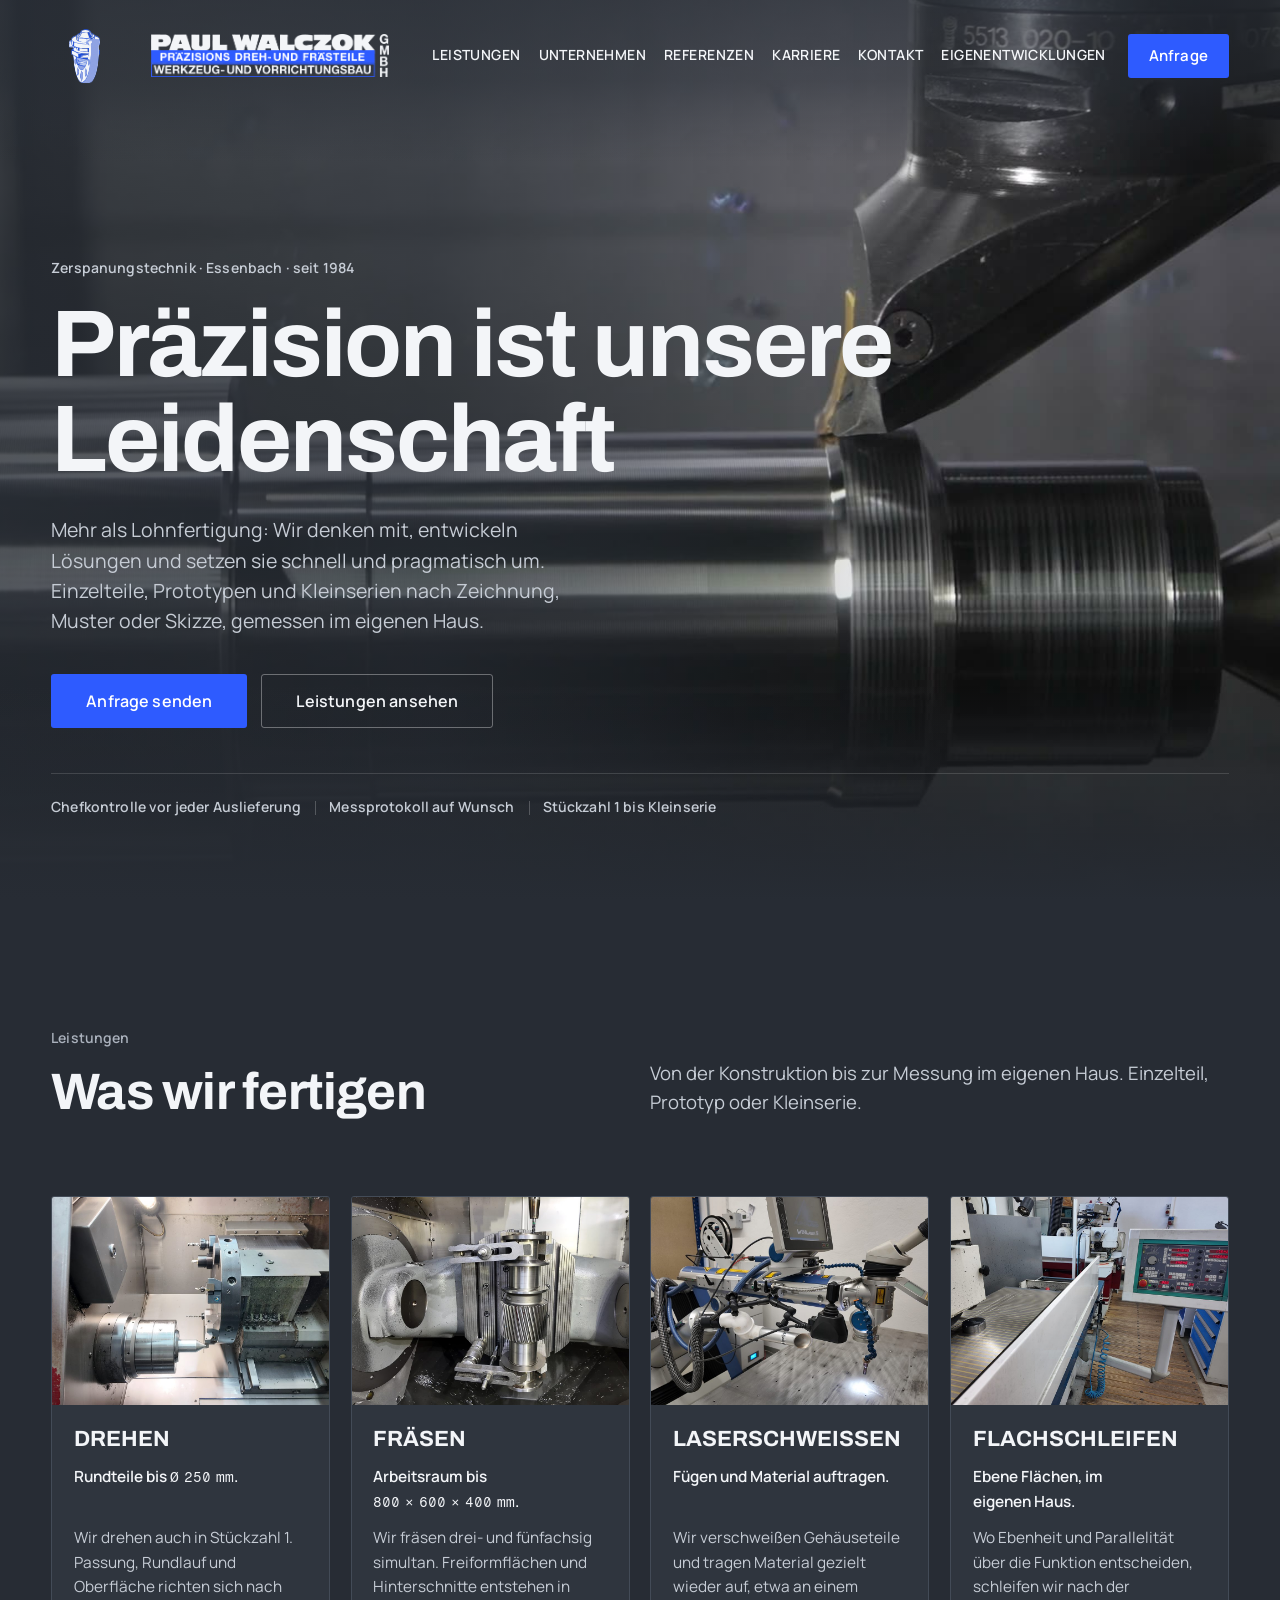
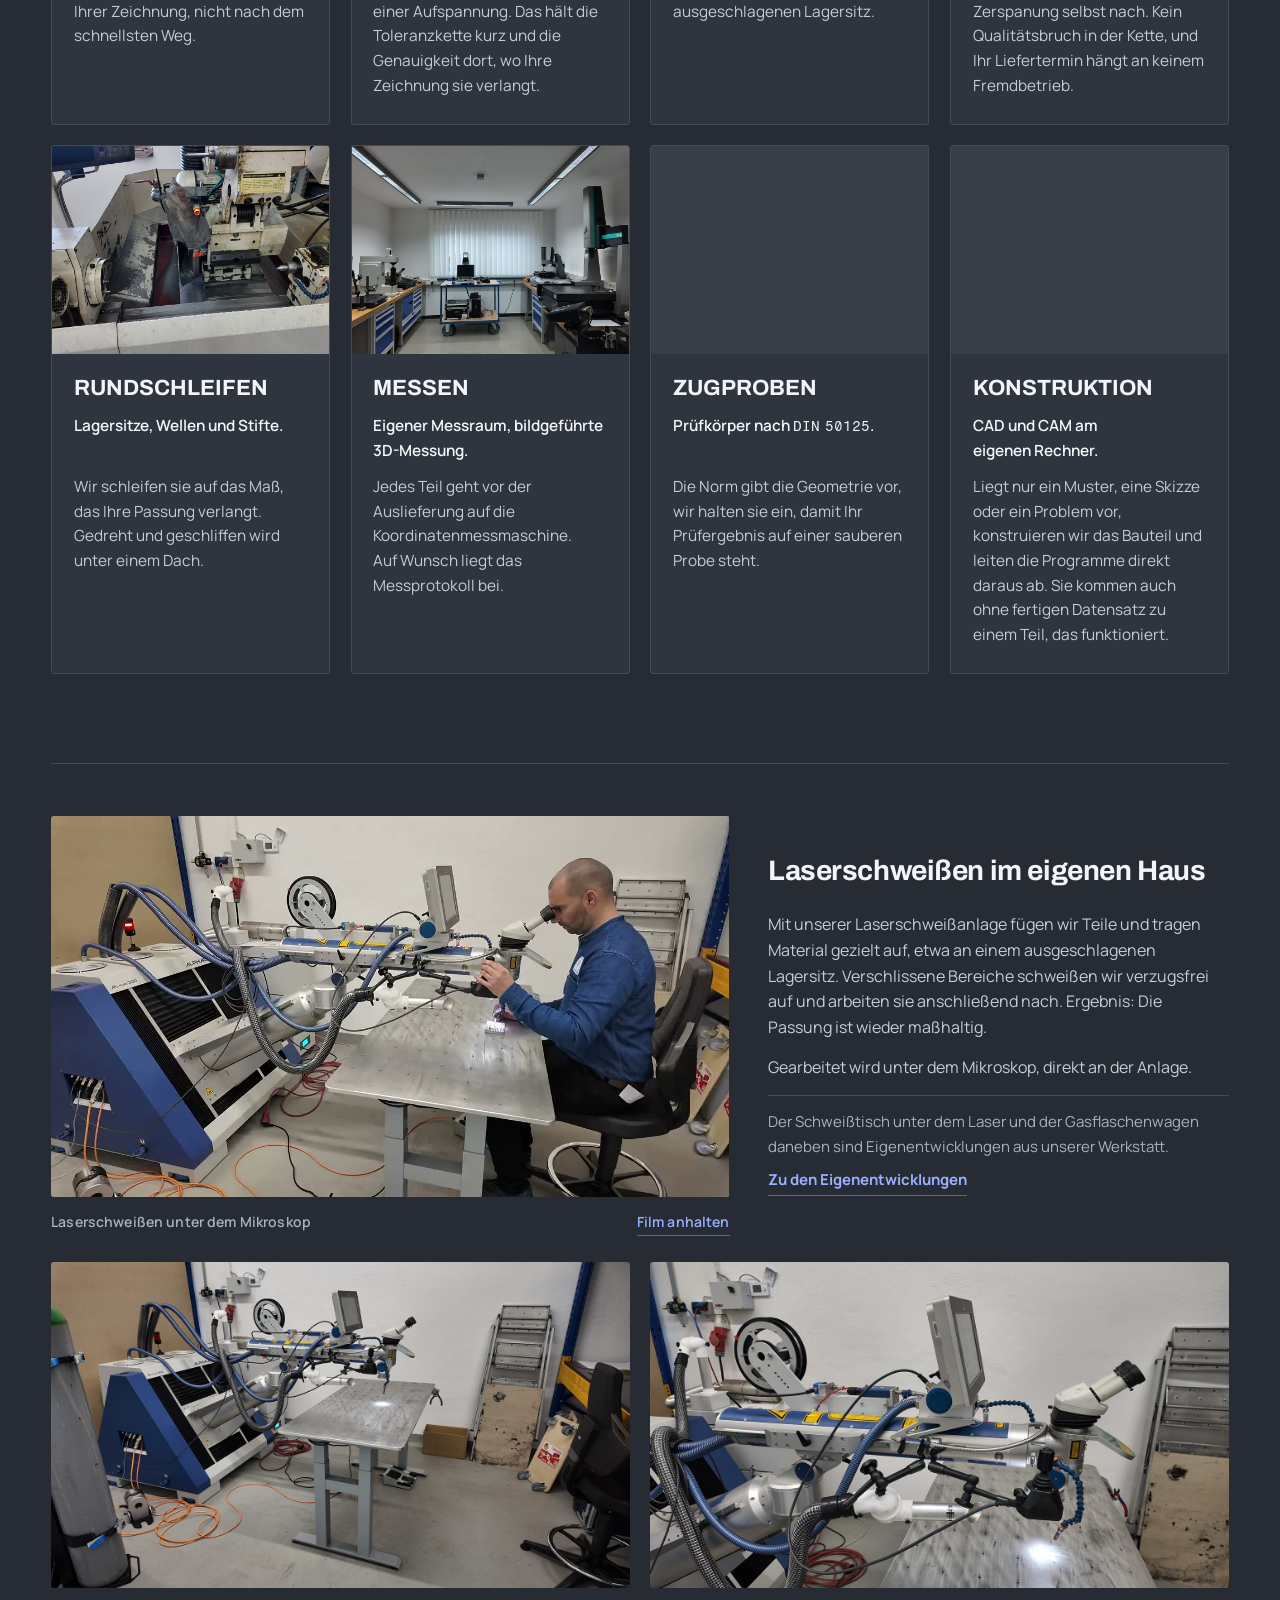
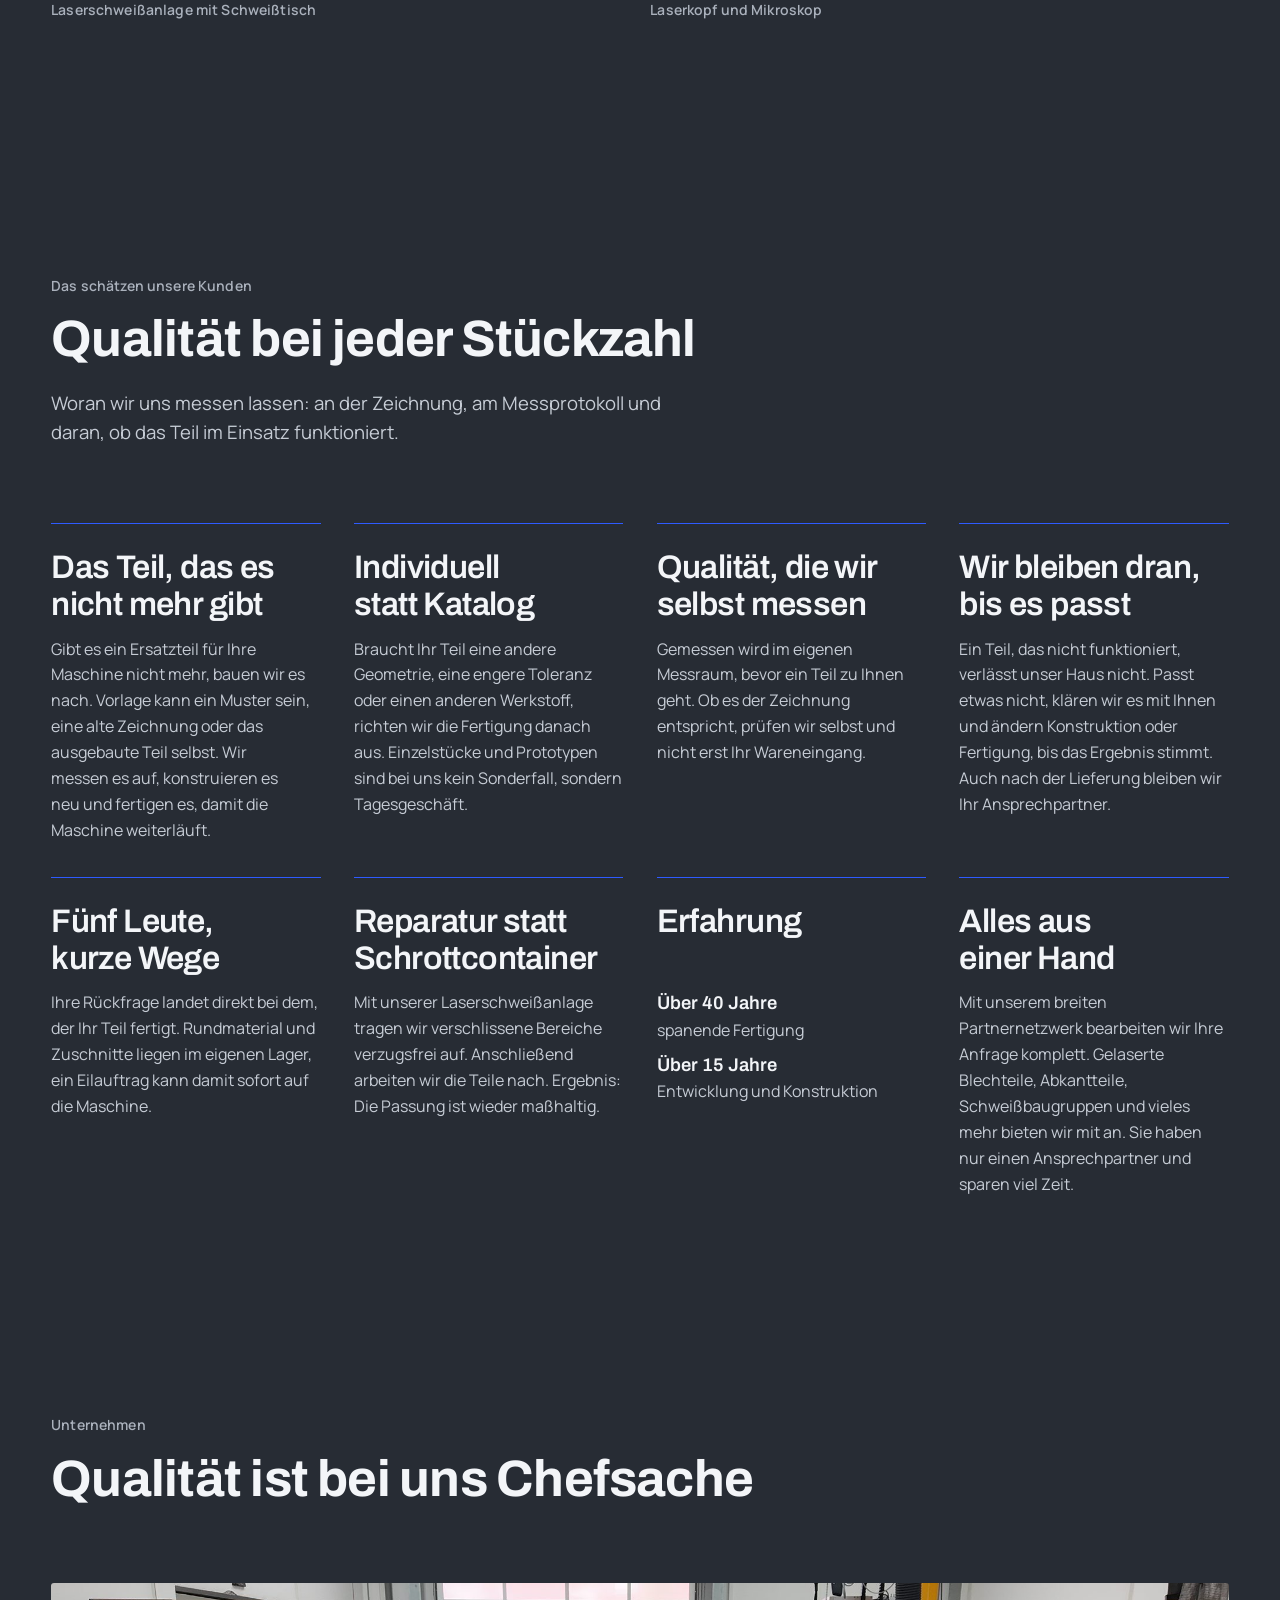
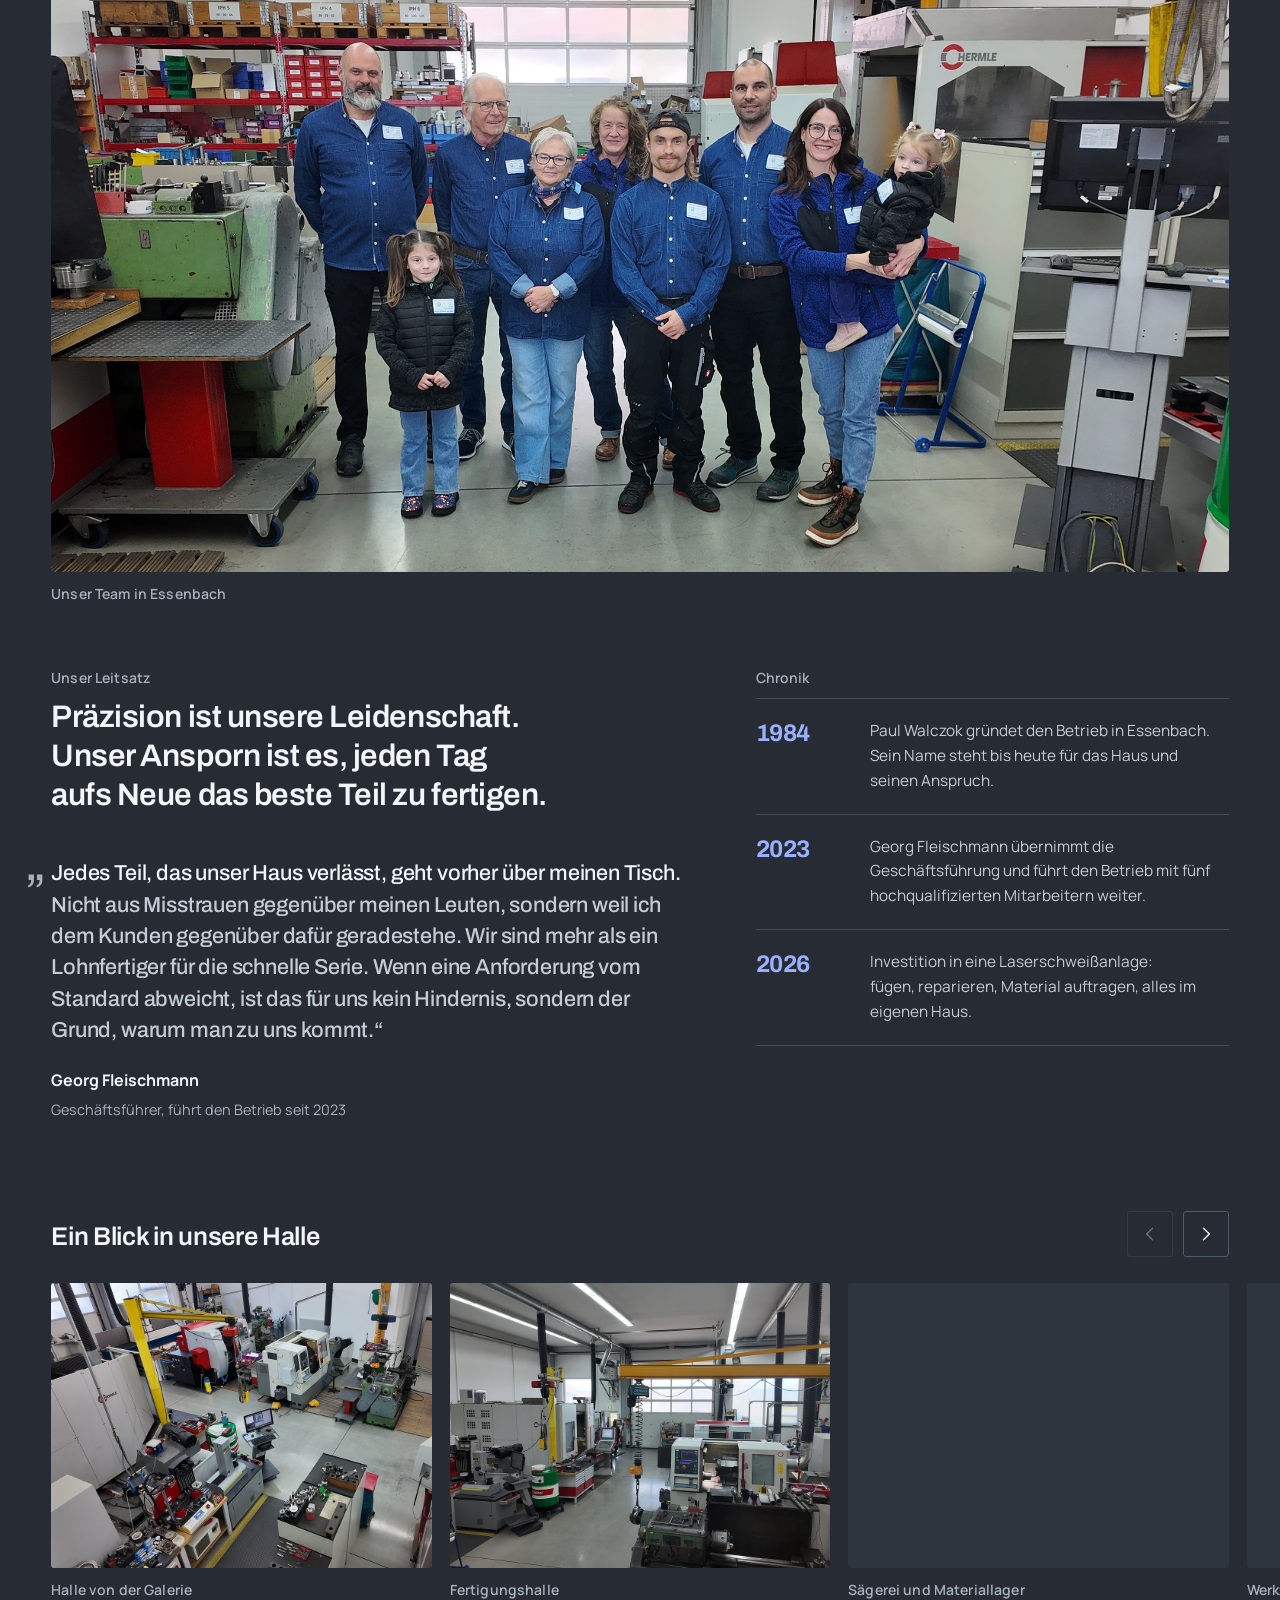
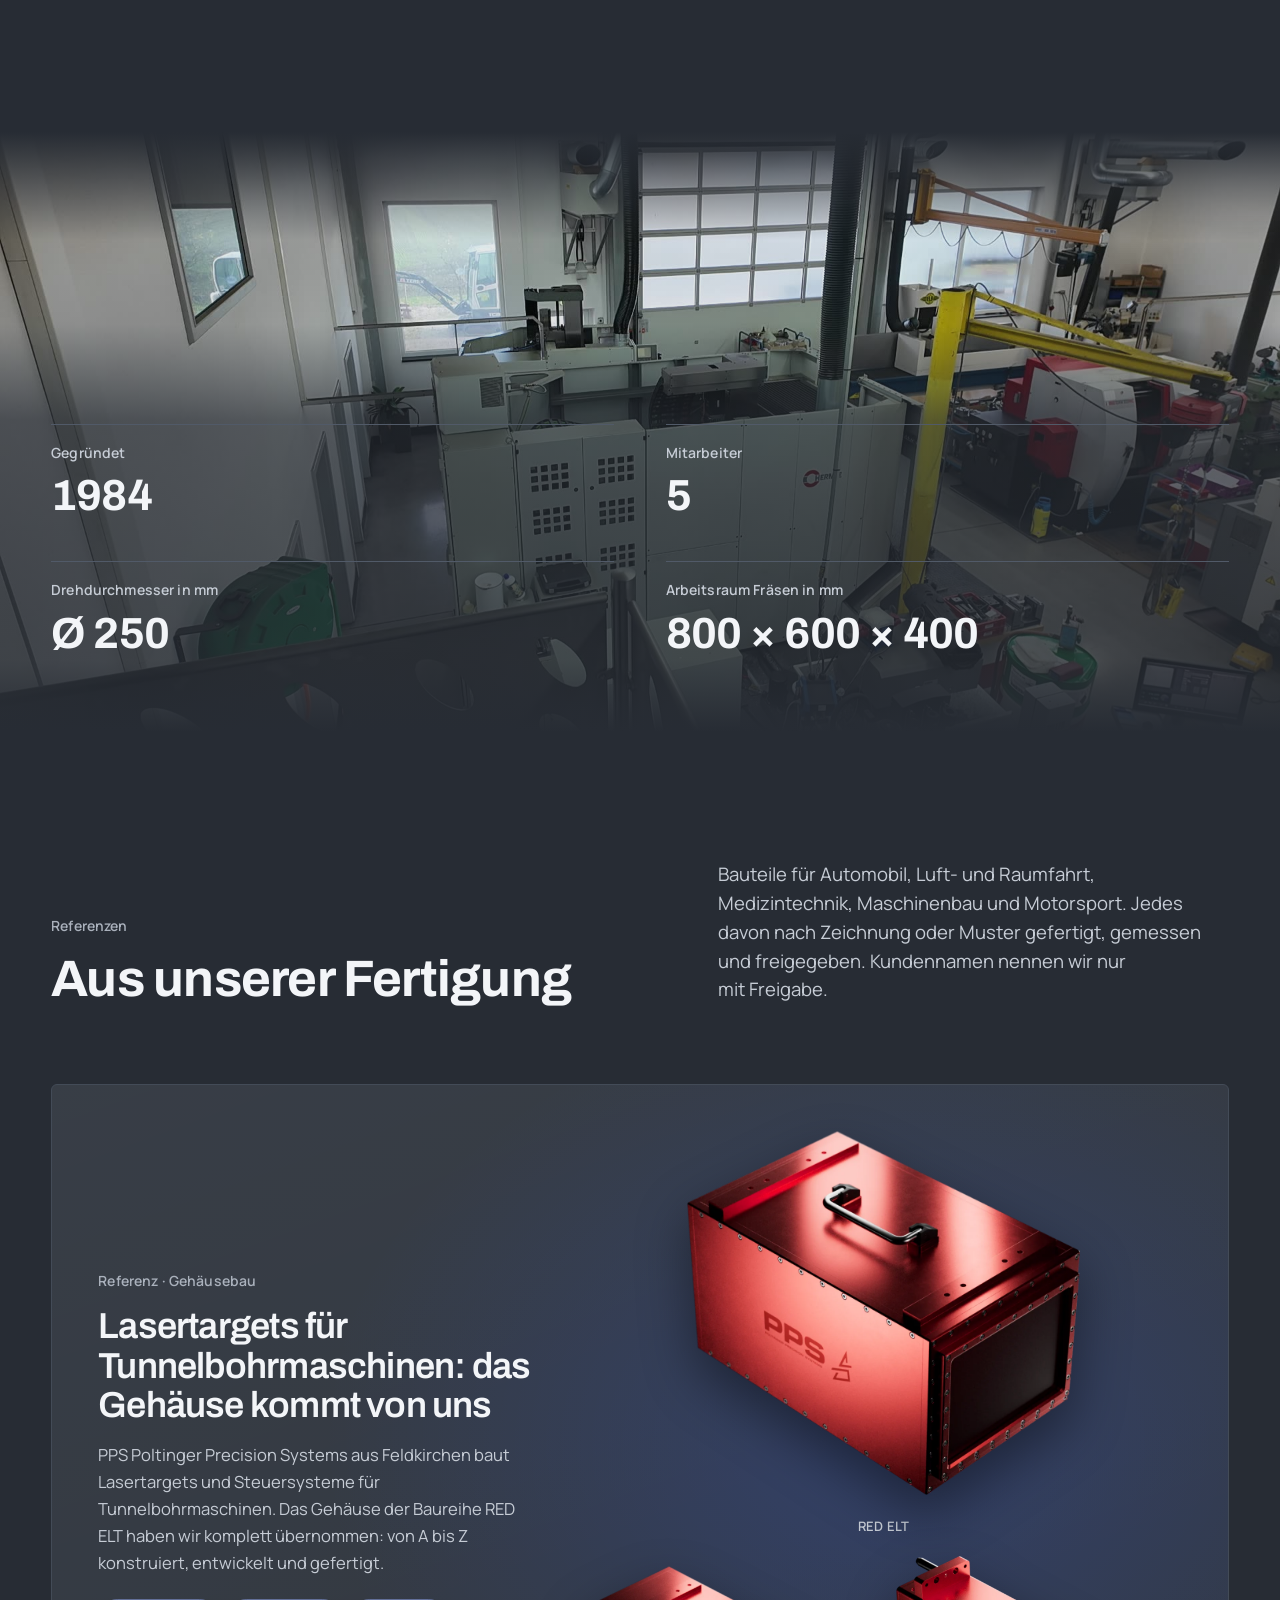
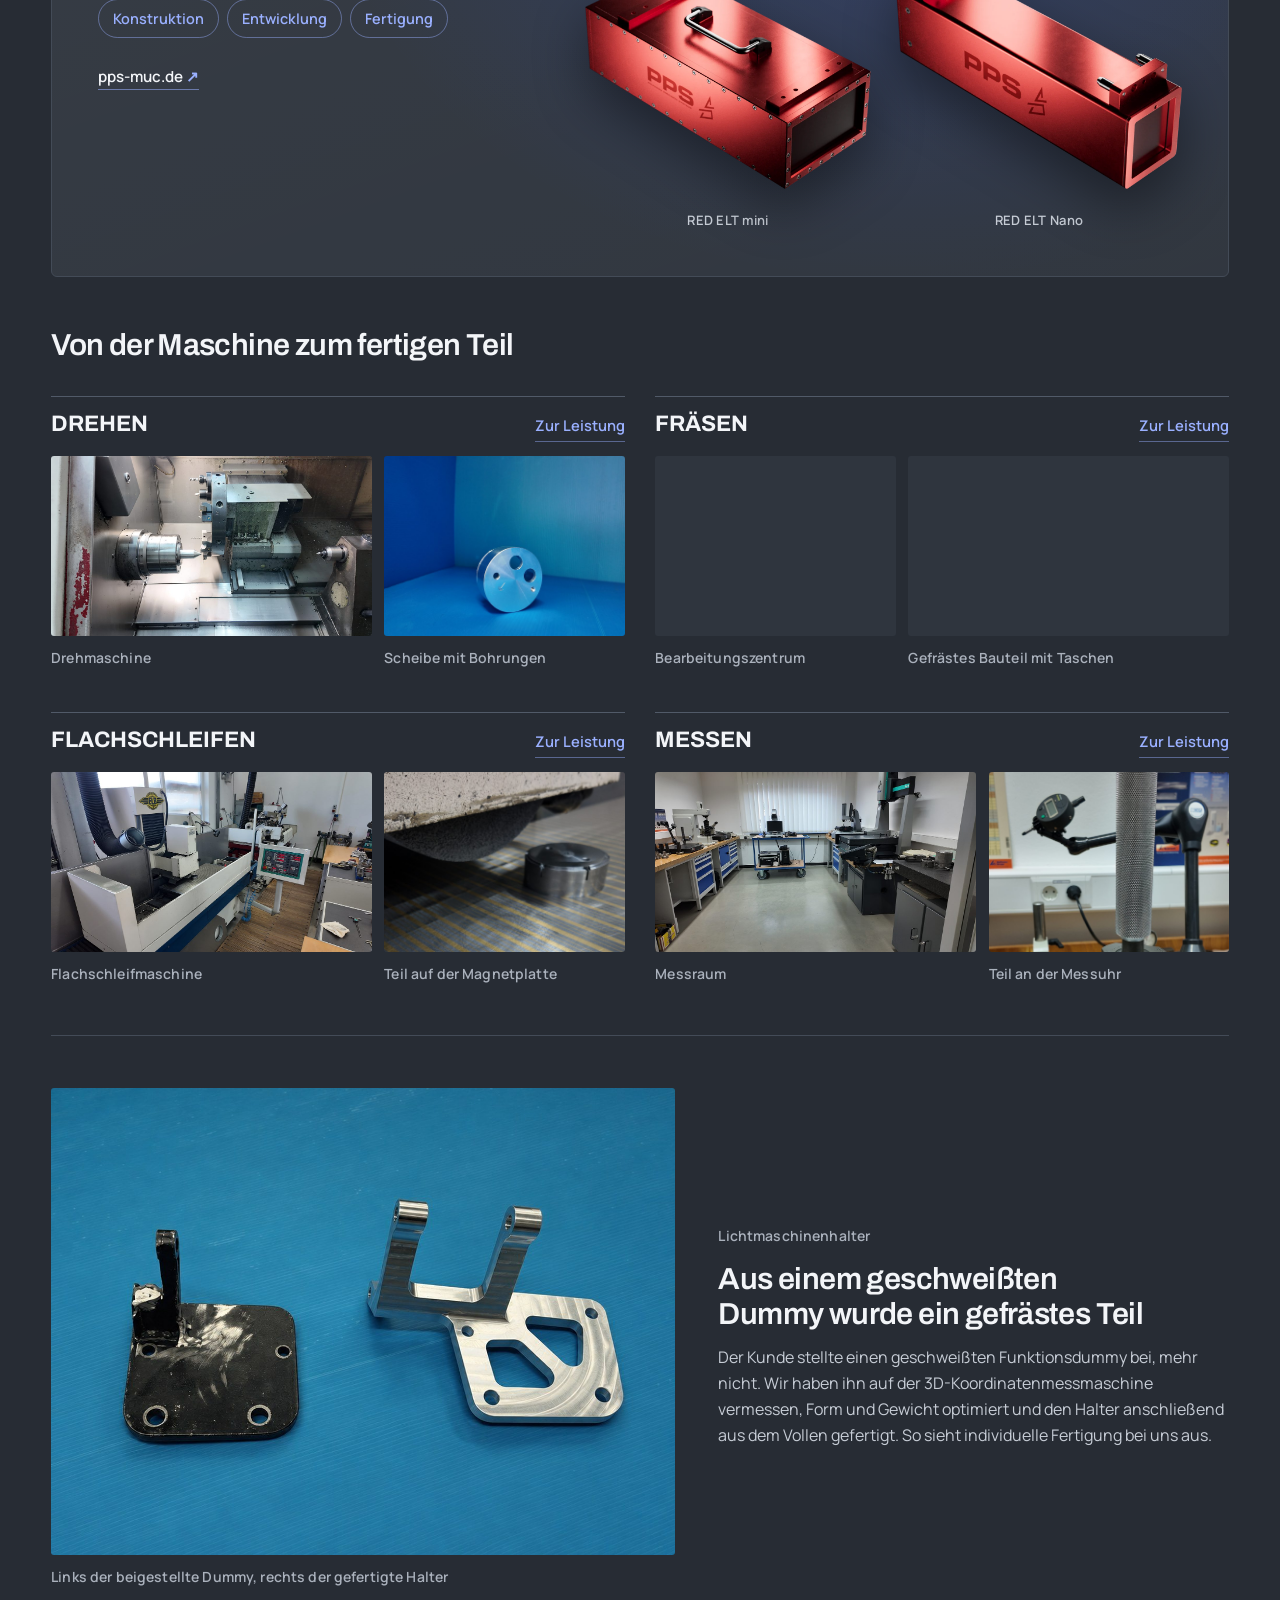
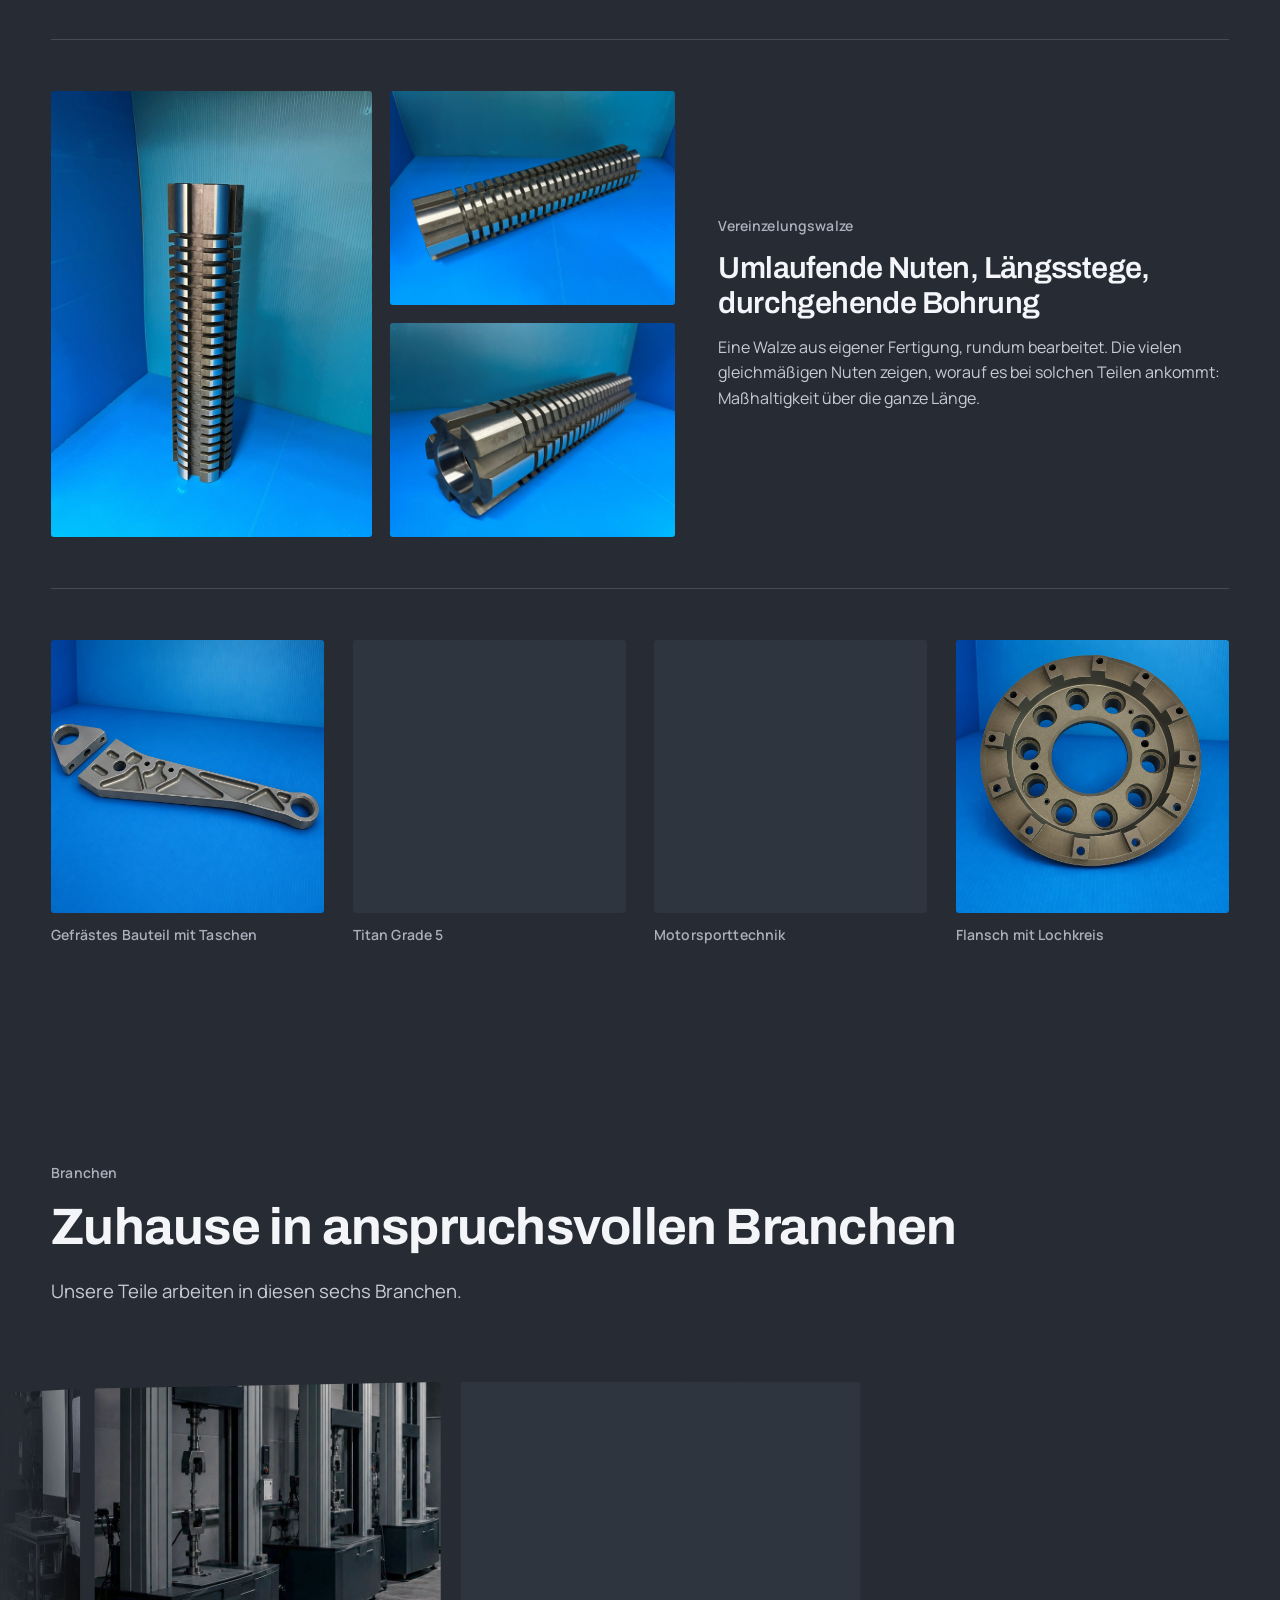
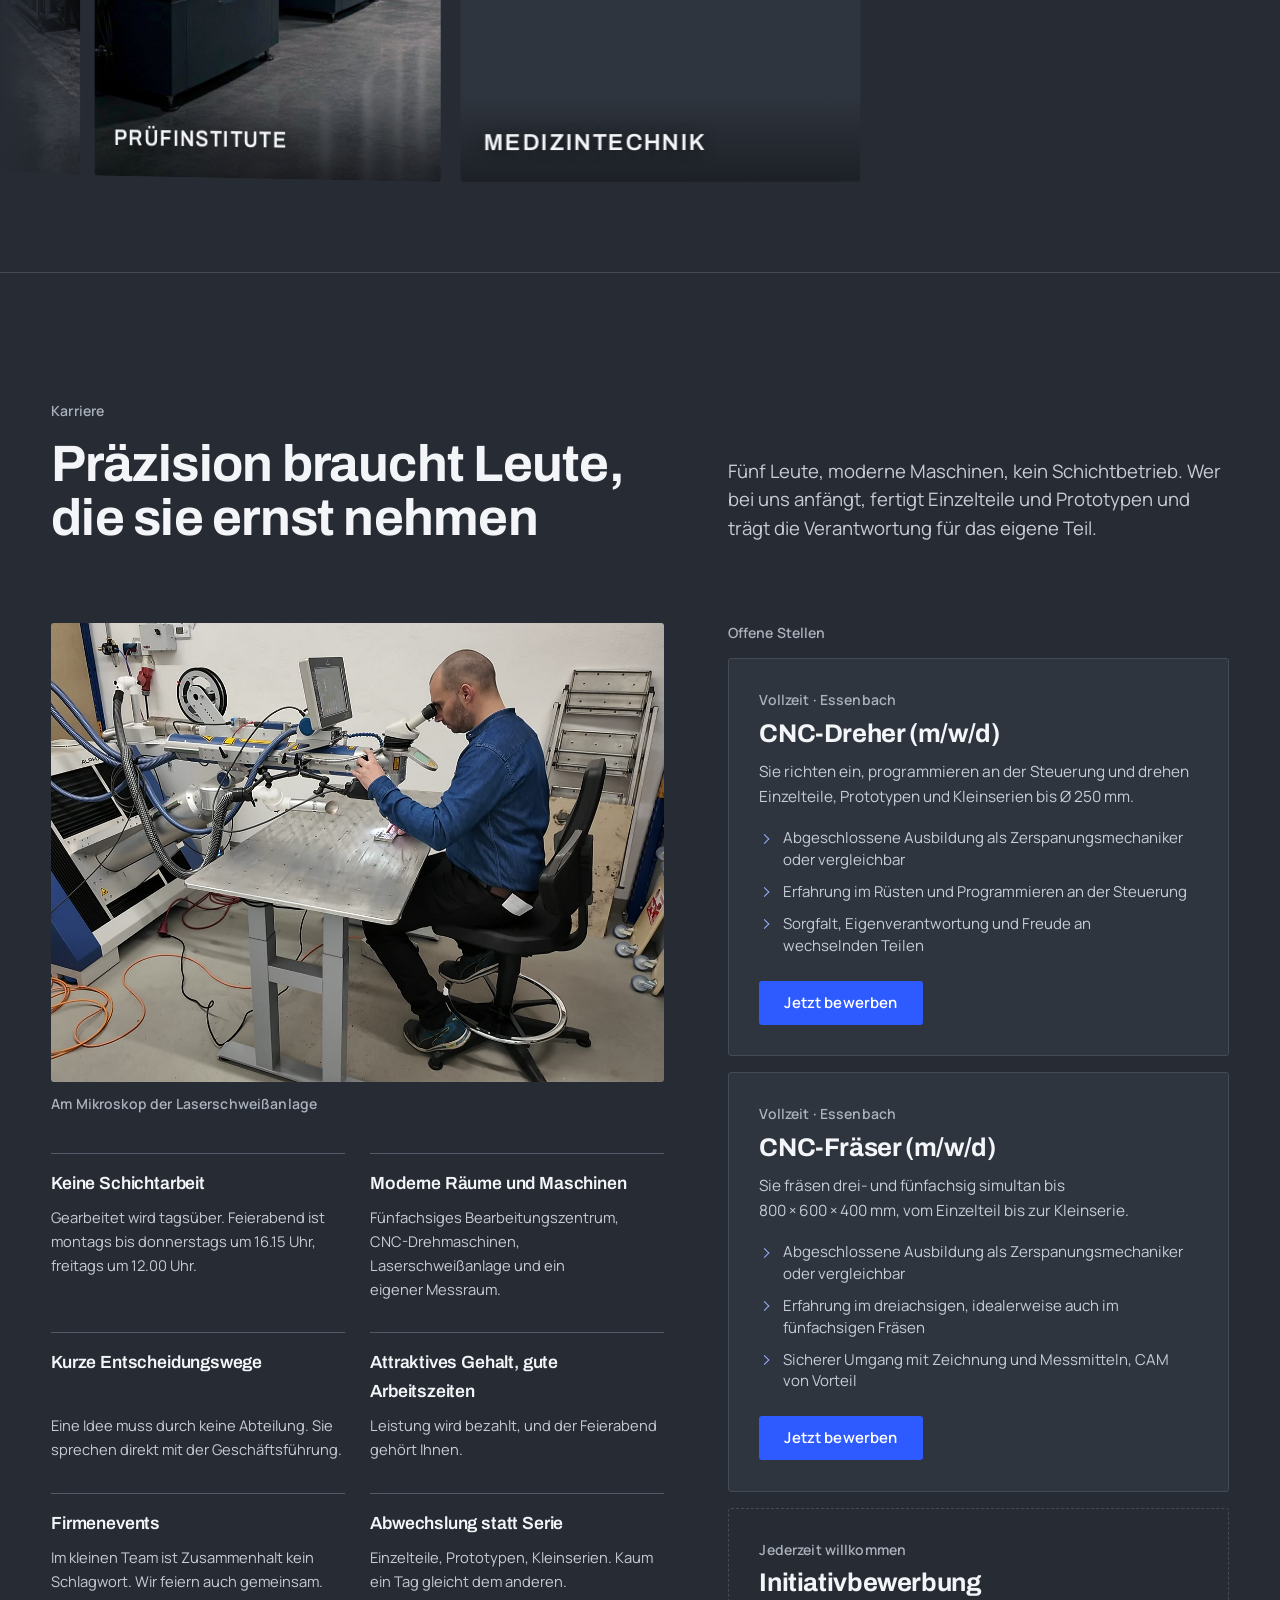
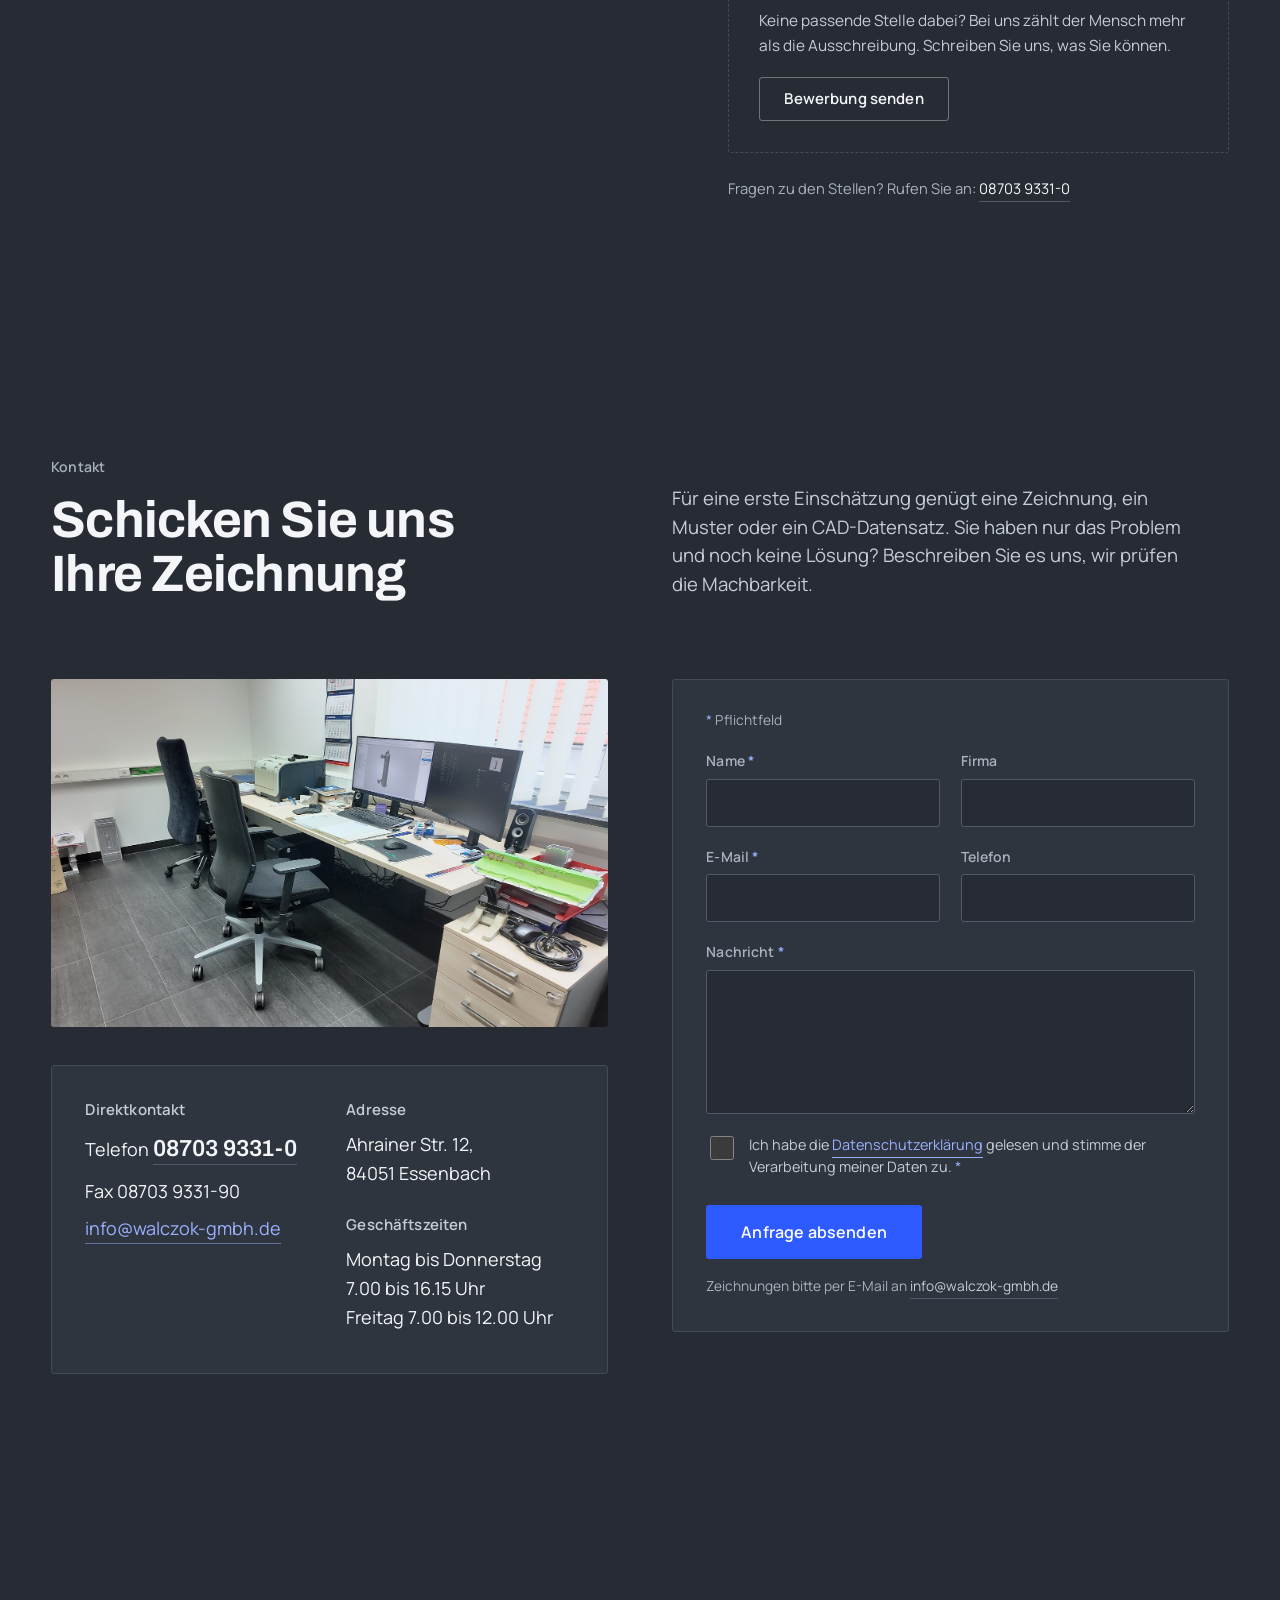
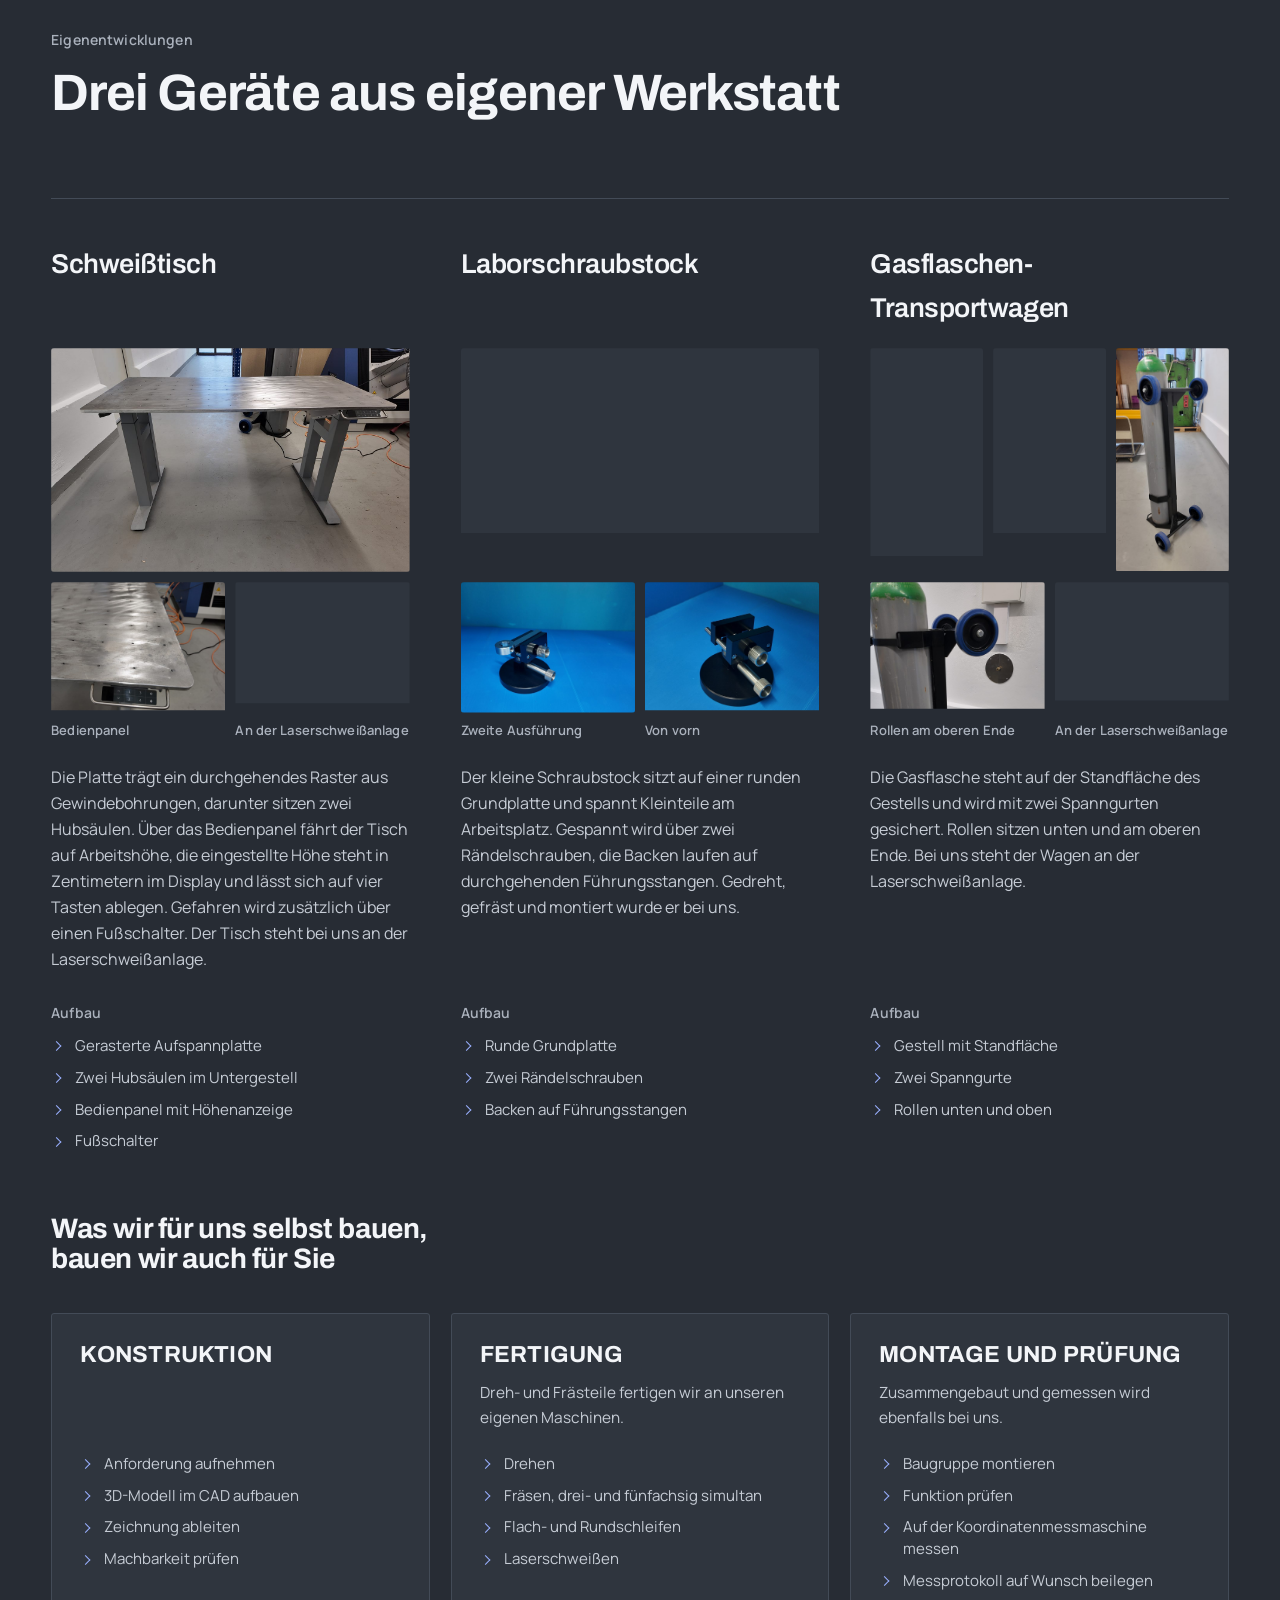
==== commit a8ab5564: "Referenzen: Motorsportteile herausgezoomt, alle sechs Teile ganz im Bild Co-Authored-By: Claude Opus" ====
--- a/index.html
+++ b/index.html
@@ -926,8 +926,11 @@
         <figure>
           <div class="frame">
             <!-- Frueher ref-motorsport.jpg: das war derselbe Lichtmaschinenhalter
-                 wie oben. Jetzt echte Motorsportteile. -->
-            <img src="assets/img/ki-ref-motorsport.jpg" width="1024" height="1024" loading="lazy" decoding="async"
+                 wie oben. Jetzt echte Motorsportteile. 23.11.2026 (Lukas): aus
+                 dem Original herausgezoomt, damit alle sechs Teile ganz zu sehen
+                 sind; die abgeschnittenen Kanten hat die KI ergaenzt
+                 (tools/ki-bilder/p_motorsport_zoom.txt). -->
+            <img src="assets/img/ki-ref-motorsport.jpg?v=2" width="1024" height="1024" loading="lazy" decoding="async"
                  alt="Gedrehte Motorsport-Bauteile mit eingesetzten Lagern">
           </div>
           <figcaption>Motorsporttechnik</figcaption>
